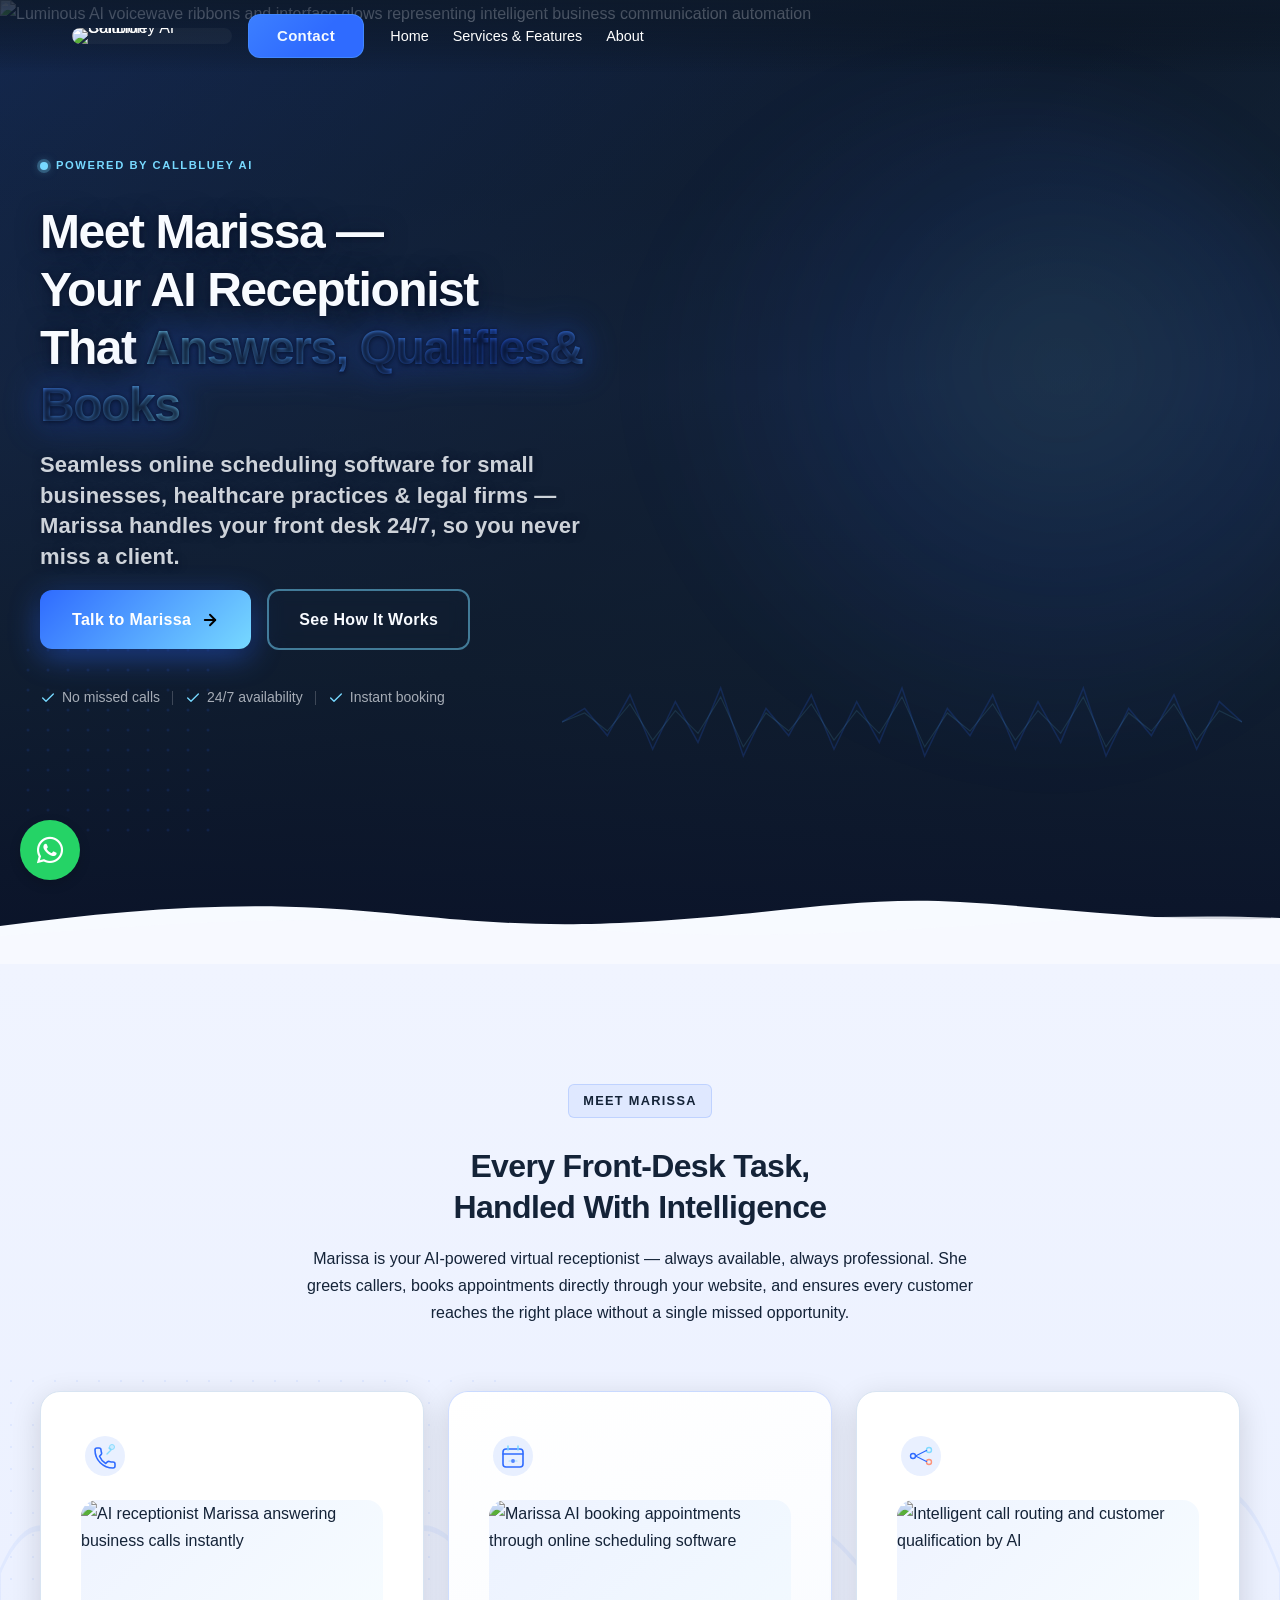
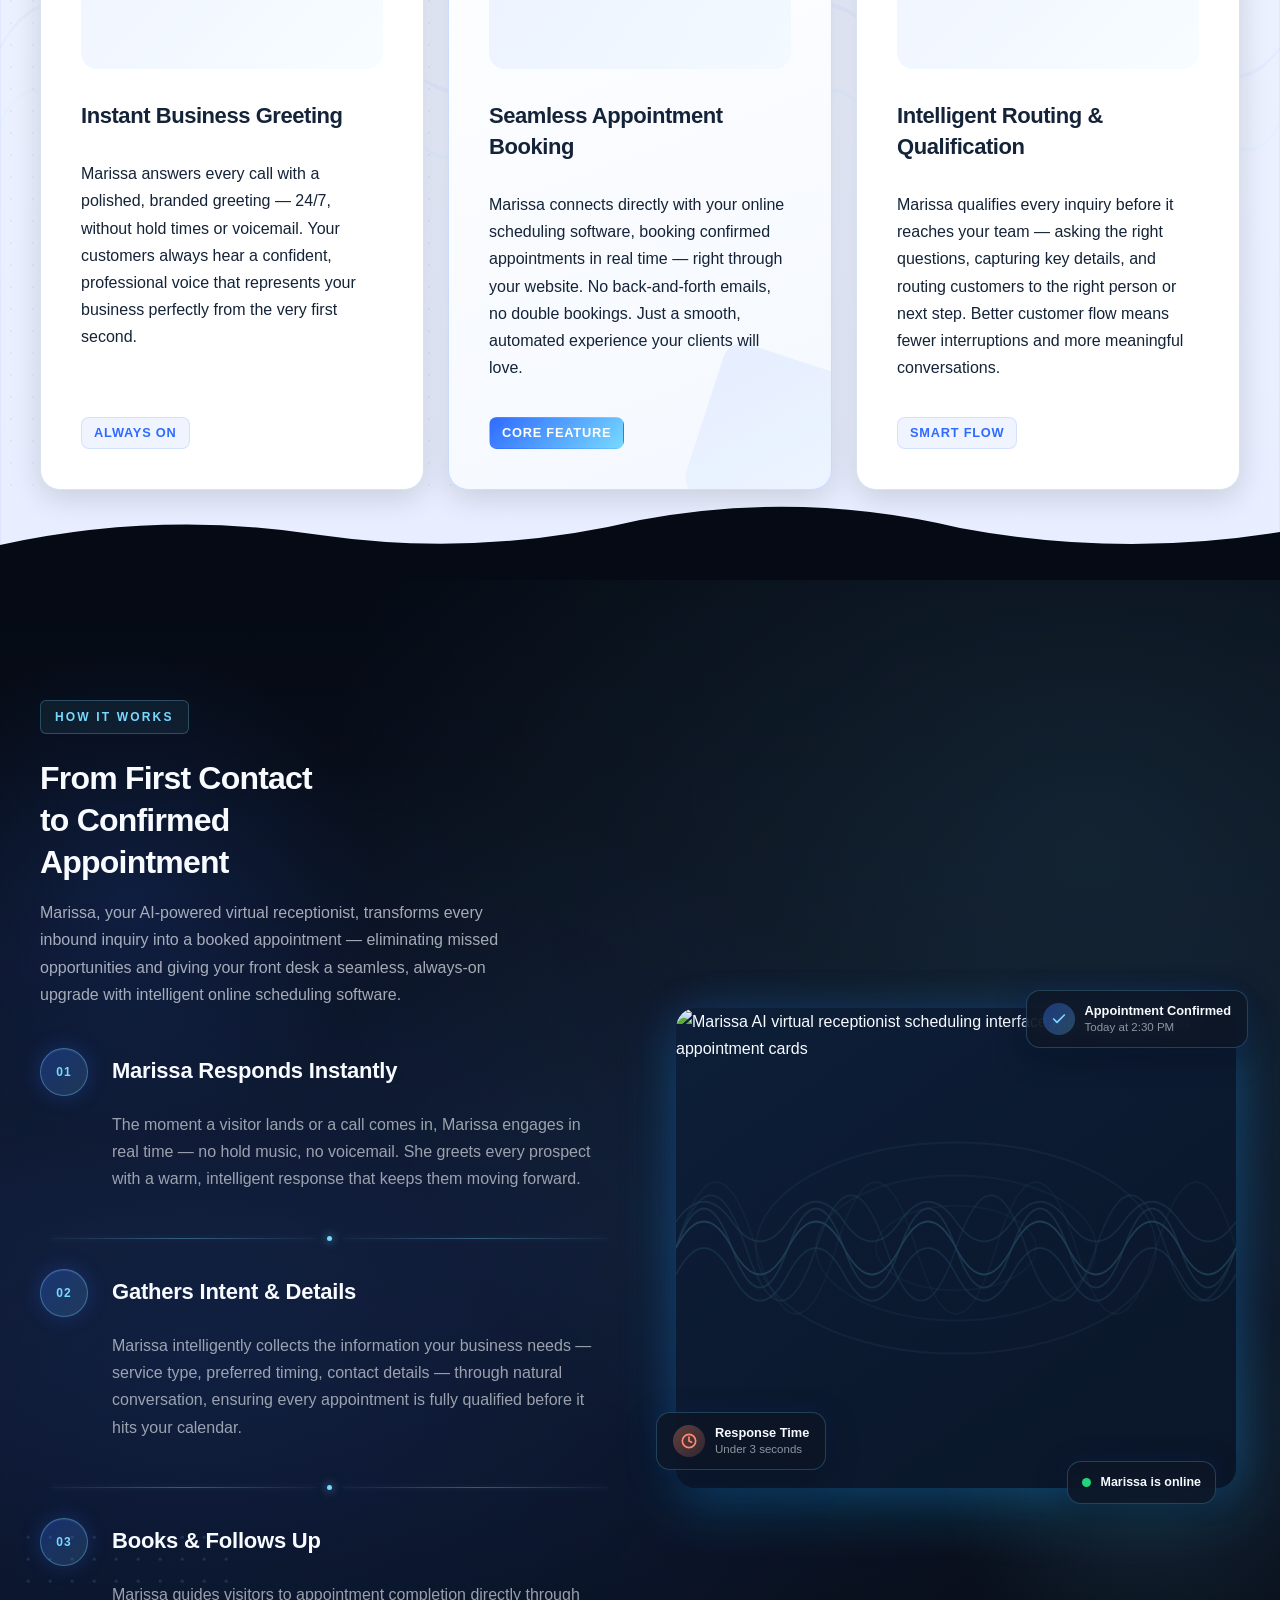
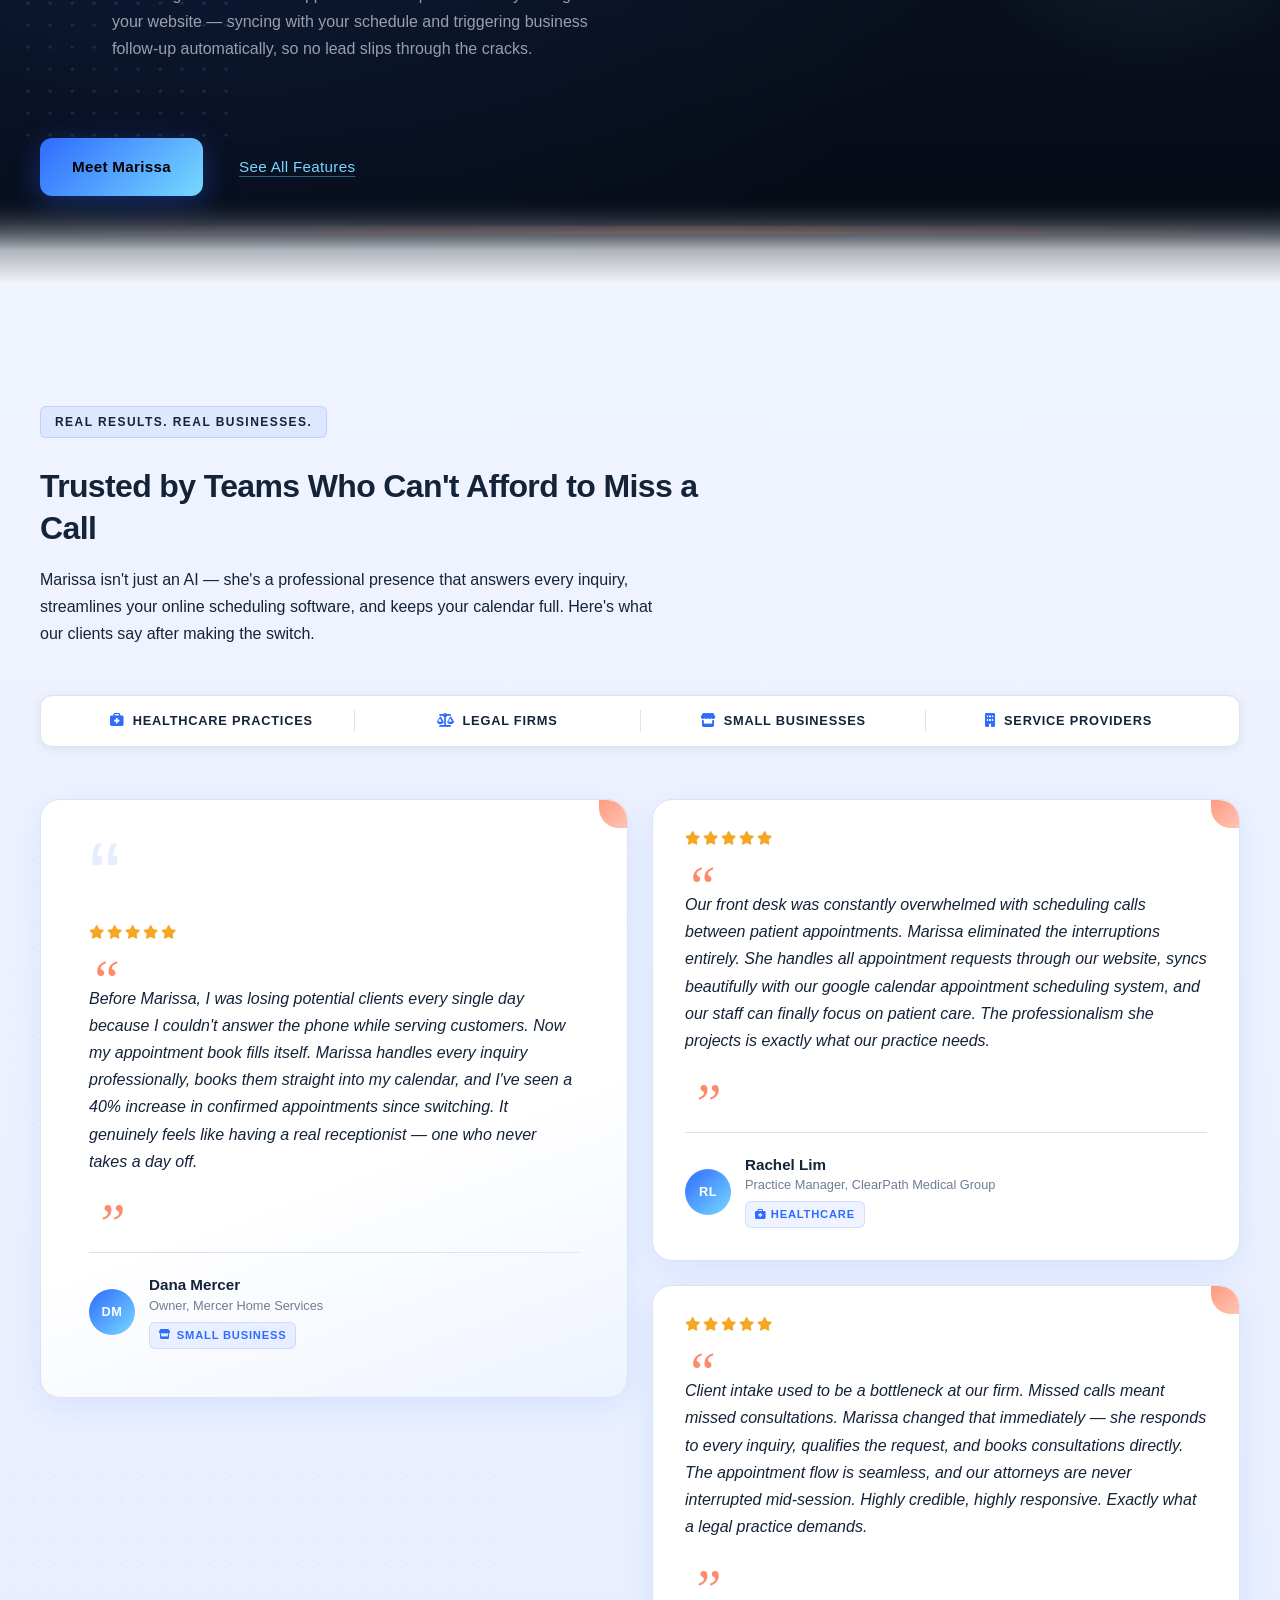
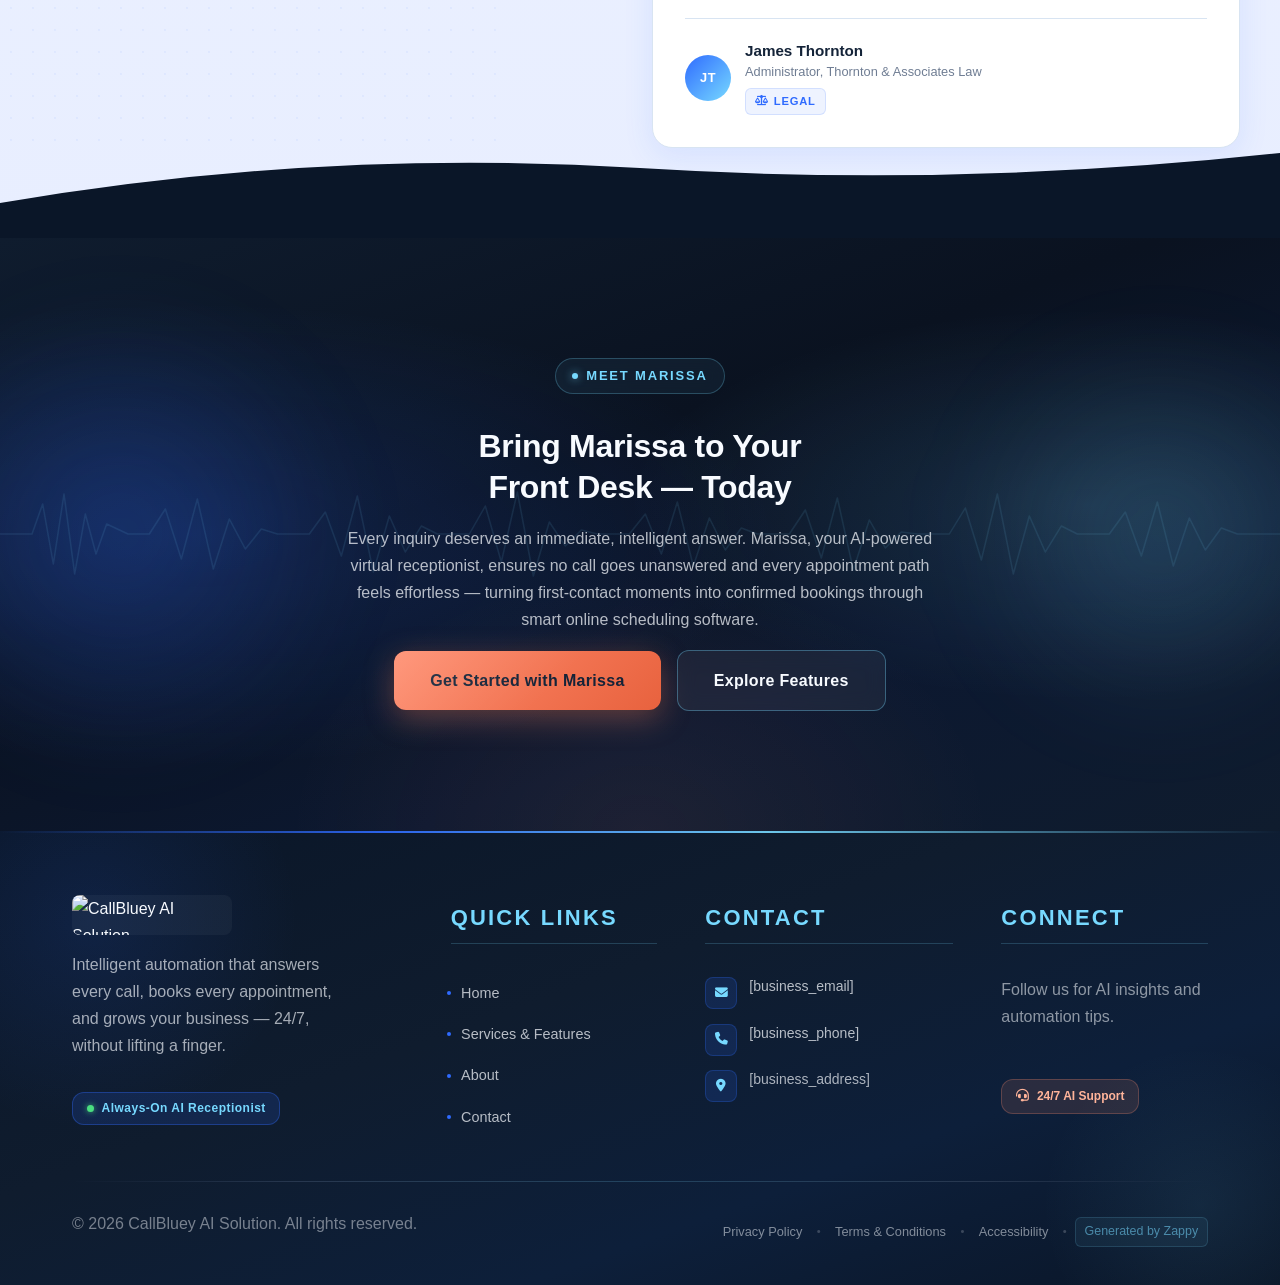
==== public/index.html @ 9125a883 "Initial website commit" ====
<!doctype html><html lang="en"><head><meta charset="UTF-8"><meta content="width=device-width,initial-scale=1" name="viewport"><meta content="index, follow" name="robots"><title>Book Smarter, Not Harder — CallBluey AI Solution</title><meta content="Meet Marissa, your AI-powered virtual receptionist. Automate appointments with online scheduling software that works 24/7 so your business never misses a booking." name="description"><meta content="online scheduling software, AI virtual receptionist, automated appointment booking, google calendar appointment scheduling, business automation AI" name="keywords"><link href="/assets/favicon.ico" rel="icon" type="image/x-icon"><link href="/assets/favicon-16x16.png" rel="icon" type="image/png" sizes="16x16"><link href="/assets/favicon-32x32.png" rel="icon" type="image/png" sizes="32x32"><link href="/assets/favicon-48x48.png" rel="icon" type="image/png" sizes="48x48"><link href="/assets/favicon-192x192.png" rel="icon" type="image/png" sizes="192x192"><link href="/assets/favicon-512x512.png" rel="icon" type="image/png" sizes="512x512"><link href="/assets/apple-touch-icon.png" rel="apple-touch-icon"><script>!function(){"use strict";var t="ce0d71e9-7adb-4aca-aa0d-230c4dd2817b",e="https://api.zappy5.com/api/analytics/track",a=18e5,n=2592e6,o=!0,i=!0,r=!0;var s=function(){var e="zappy_visitor_"+t,a=null;try{if(a=localStorage.getItem(e)){var o=JSON.parse(a),i=Date.now();if(i-o.created<n)return o.lastSeen=i,localStorage.setItem(e,JSON.stringify(o)),o.id}}catch(t){console.warn("Zappy Analytics: LocalStorage not available")}var r="zv_"+Date.now()+"_"+Math.random().toString(36).substr(2,9);try{localStorage.setItem(e,JSON.stringify({id:r,created:Date.now(),lastSeen:Date.now()}))}catch(t){}return r}(),c=function(){var e="zappy_session_"+t,n=null;try{if(n=sessionStorage.getItem(e)){var o=JSON.parse(n),i=Date.now();if(i-o.timestamp<a)return o.timestamp=i,sessionStorage.setItem(e,JSON.stringify(o)),o.id}}catch(t){console.warn("Zappy Analytics: SessionStorage not available")}var r="zs_"+Date.now()+"_"+Math.random().toString(36).substr(2,9);try{sessionStorage.setItem(e,JSON.stringify({id:r,timestamp:Date.now()}))}catch(t){}return r}();function l(a,n){n=n||{};var o={website_id:t,event_type:a,page_path:window.location.pathname,referrer:document.referrer||"direct",visitor_id:s,session_id:c,metadata:n};if(navigator.sendBeacon){var i=new Blob([JSON.stringify(o)],{type:"application/json"});navigator.sendBeacon(e,i)}else fetch(e,{method:"POST",headers:{"Content-Type":"application/json"},body:JSON.stringify(o),keepalive:!0}).catch(function(t){console.warn("Zappy Analytics: Failed to track event",t)})}o&&l("pageview",{title:document.title,url:window.location.href}),i&&document.addEventListener("click",function(t){var e=t.target;if("BUTTON"===e.tagName||e.closest("button")){var a="BUTTON"===e.tagName?e:e.closest("button");l("click",{element:"button",text:a.textContent.trim().substring(0,100),id:a.id||null,class:a.className||null})}else if("A"===e.tagName||e.closest("a")){var n="A"===e.tagName?e:e.closest("a");l("navigation",{element:"link",text:n.textContent.trim().substring(0,100),href:n.href,external:n.hostname!==window.location.hostname})}},!0),r&&document.addEventListener("submit",function(t){var e=t.target;l("form_submit",{form_id:e.id||null,form_name:e.name||null,form_action:e.action||null,form_method:e.method||"GET"})},!0);var d=Date.now();window.addEventListener("beforeunload",function(){l("page_unload",{time_on_page:Math.floor((Date.now()-d)/1e3),page_path:window.location.pathname})}),window.zappyAnalytics={track:l,getVisitorId:function(){return s},getSessionId:function(){return c}}}()</script><meta content="Book Smarter, Not Harder — CallBluey AI Solution" property="og:title"><meta content="Meet Marissa, your AI-powered virtual receptionist. Automate appointments with online scheduling software that works 24/7 so your business never misses a booking." property="og:description"><meta content="summary_large_image" name="twitter:card"><meta content="Book Smarter, Not Harder — CallBluey AI Solution" name="twitter:title"><meta content="Meet Marissa, your AI-powered virtual receptionist. Automate appointments with online scheduling software that works 24/7 so your business never misses a booking." name="twitter:description"><meta content="website" property="og:type"><meta content="en_US" property="og:locale"><link href="https://cdnjs.cloudflare.com/ajax/libs/font-awesome/6.4.0/css/all.min.css" rel="stylesheet"><style>.skip-link{position:absolute;top:0;left:0;transform:translateY(-200%);padding:12px 18px;background:var(--bg-dark,#1a1a1a);color:var(--text-light,#fff);font-weight:600;border-radius:0 0 8px 0;z-index:10000}.skip-link:focus{transform:none;outline:2px solid var(--ring,#fff);outline-offset:2px}:focus-visible{outline:2px solid var(--ring,currentColor);outline-offset:3px}</style><link href="/assets/favicon.ico" rel="icon" type="image/x-icon"><link href="/assets/favicon-16x16.png" rel="icon" type="image/png" sizes="16x16"><link href="/assets/favicon-32x32.png" rel="icon" type="image/png" sizes="32x32"><link href="/assets/favicon-48x48.png" rel="icon" type="image/png" sizes="48x48"><link href="/assets/favicon-192x192.png" rel="icon" type="image/png" sizes="192x192"><link href="/assets/favicon-512x512.png" rel="icon" type="image/png" sizes="512x512"><link href="/assets/apple-touch-icon.png" rel="apple-touch-icon"><link href="https://cdn.jsdelivr.net/npm/vanilla-cookieconsent@3/dist/cookieconsent.css" rel="stylesheet"><script src="https://cdn.jsdelivr.net/npm/vanilla-cookieconsent@3/dist/cookieconsent.umd.js"></script><script src="https://cdn.jsdelivr.net/gh/mickidum/acc_toolbar/acctoolbar/acctoolbar.min.js"></script><link href="/styles.css" rel="stylesheet"><style id="zappy-dropdown-submenu-styles">#navMenu li:has(.sub-menu),.nav-menu li:has(.sub-menu),.navbar li:has(.sub-menu),nav li:has(.sub-menu){position:relative}#navMenu .sub-menu,.nav-menu .sub-menu,.navbar .sub-menu,nav .sub-menu{display:block!important;position:absolute!important;top:100%;left:0;min-width:220px;background:#fff;border-radius:8px;box-shadow:0 8px 25px rgba(0,0,0,.15);padding:8px 0;opacity:0;visibility:hidden;transform:translateY(10px);transition:all .3s ease;z-index:1000;list-style:none;pointer-events:none}#navMenu li:hover>.sub-menu,.nav-menu li:hover>.sub-menu,.navbar li:hover>.sub-menu,nav li:hover>.sub-menu{opacity:1!important;visibility:visible!important;transform:translateY(0)!important;pointer-events:auto!important}.sub-menu li{list-style:none;margin:0;padding:0}.sub-menu a{display:block!important;padding:10px 16px!important;color:var(--text-dark,#333)!important;font-weight:500;text-decoration:none;white-space:nowrap;transition:background-color .2s}.sub-menu .zappy-nav-child>a{padding-left:28px!important;font-size:.9em!important;opacity:.85!important}[dir=rtl] .sub-menu .zappy-nav-child>a,html[lang=ar] .sub-menu .zappy-nav-child>a,html[lang=he] .sub-menu .zappy-nav-child>a{padding-left:10px!important;padding-right:28px!important}.sub-menu .zappy-nav-parent>a{font-weight:600!important}.sub-menu a:hover{background-color:#f5f5f5}[dir=rtl] .nav-menu .sub-menu,[dir=rtl] .navbar .sub-menu,[dir=rtl] nav .sub-menu,html[lang=ar] .nav-menu .sub-menu,html[lang=ar] .navbar .sub-menu,html[lang=ar] nav .sub-menu,html[lang=he] .nav-menu .sub-menu,html[lang=he] .navbar .sub-menu,html[lang=he] nav .sub-menu{left:auto!important;right:0!important}.sub-menu:empty,.sub-menu:not(:has(li)):not(:has(> a)),.sub-menu:not(:has(li:not(.zappy-hidden-menu-item))):not(:has(> a)){display:none!important;opacity:0!important;visibility:hidden!important;pointer-events:none!important}li:has(.menu-group-title):hover>.sub-menu{opacity:1!important;visibility:visible!important;transform:translateY(0)!important;pointer-events:auto!important}#navMenu>li>.menu-group-title,.nav-menu>li>.menu-group-title{display:inline-block;padding:.5rem 1rem;cursor:default;user-select:none}@media (max-width:768px){#navMenu .sub-menu,.nav-menu .sub-menu,.navbar .sub-menu,nav .sub-menu{position:static!important;transform:none!important;box-shadow:none!important;background:0 0!important;max-height:0;overflow:hidden;opacity:0;visibility:hidden;transition:max-height .3s ease,opacity .3s ease;padding:0!important;border-radius:0!important}#navMenu .sub-menu.mobile-expanded,.nav-menu .sub-menu.mobile-expanded,.navbar .sub-menu.mobile-expanded{max-height:none!important;overflow-y:visible!important;opacity:1!important;visibility:visible!important;padding:8px 0 8px 16px!important}[dir=rtl] .sub-menu.mobile-expanded,html[lang=he] .sub-menu.mobile-expanded{padding:8px 16px 8px 0!important}#navMenu li:hover>.sub-menu,.nav-menu li:hover>.sub-menu,.navbar li:hover>.sub-menu,nav li:hover>.sub-menu{opacity:0;visibility:hidden;pointer-events:none}#navMenu li>.sub-menu.mobile-expanded,.nav-menu li>.sub-menu.mobile-expanded,.navbar li>.sub-menu.mobile-expanded,nav li>.sub-menu.mobile-expanded{opacity:1!important;visibility:visible!important;pointer-events:auto!important}#navMenu li:has(.sub-menu),.nav-menu li:has(.sub-menu),.navbar li:has(.sub-menu),nav li:has(.sub-menu){display:flex!important;flex-wrap:wrap!important;align-items:center!important;position:relative!important;min-height:44px!important}#navMenu li:has(.sub-menu)>a,.nav-menu li:has(.sub-menu)>a,.navbar li:has(.sub-menu)>a,nav li:has(.sub-menu)>a{flex:1!important;min-width:0!important}#navMenu li:has(.sub-menu)>.menu-group-title,.nav-menu li:has(.sub-menu)>.menu-group-title,.navbar li:has(.sub-menu)>.menu-group-title,nav li:has(.sub-menu)>.menu-group-title{flex:1!important;min-width:0!important;padding:0!important;line-height:inherit!important}#navMenu li:has(.sub-menu)>.sub-menu,.nav-menu li:has(.sub-menu)>.sub-menu,.navbar li:has(.sub-menu)>.sub-menu,nav li:has(.sub-menu)>.sub-menu{flex-basis:100%!important;width:100%!important}#navMenu li:has(.sub-menu)>a [class*=arrow],#navMenu li:has(.sub-menu)>a [class*=chevron],.nav-menu li:has(.sub-menu)>a .fa-angle-down,.nav-menu li:has(.sub-menu)>a .fa-chevron-down,.nav-menu li:has(.sub-menu)>a [class*=arrow],.nav-menu li:has(.sub-menu)>a [class*=chevron],nav li:has(.sub-menu)>a [class*=arrow],nav li:has(.sub-menu)>a [class*=chevron]{display:none!important;visibility:hidden!important}.mobile-submenu-toggle{display:flex!important;align-items:center!important;justify-content:center!important;width:44px!important;height:auto!important;background:0 0!important;border:none!important;cursor:pointer!important;color:var(--text-light)!important;position:static!important;flex-shrink:0!important;align-self:stretch!important;z-index:2!important;padding:0!important;margin:0!important}.mobile-submenu-toggle::after{content:''!important;width:0!important;height:0!important;border-left:6px solid transparent!important;border-right:6px solid transparent!important;border-top:7px solid currentColor!important;transition:transform .3s ease!important}.mobile-submenu-toggle.expanded::after{transform:rotate(180deg)!important}.sub-menu a{padding:10px 0!important;display:block!important;color:var(--text-light)!important;white-space:normal!important}.sub-menu .zappy-nav-child>a{padding-left:28px!important;font-size:.9em!important;opacity:.85!important}[dir=rtl] .sub-menu .zappy-nav-child>a,html[lang=ar] .sub-menu .zappy-nav-child>a,html[lang=he] .sub-menu .zappy-nav-child>a{padding-left:0!important;padding-right:28px!important}.sub-menu .zappy-nav-parent>a{font-weight:600!important}#navMenu.active,.nav-menu.active{max-width:100vw!important;overflow-x:hidden!important;box-sizing:border-box!important}.navbar .sub-menu li a,.zappy-products-dropdown .sub-menu a,nav.navbar .sub-menu li a{color:var(--text-light)!important}}@media (min-width:769px){.mobile-submenu-toggle{display:none!important}}</style><style id="zappy-widget-visibility">html[dir=rtl] .whatsapp-float{right:20px!important;left:auto!important}html:not([dir]) .whatsapp-float,html[dir=ltr] .whatsapp-float{left:20px!important;right:auto!important}html[dir=rtl] #mic-access-tool-general-button,html[dir=rtl] #mic-init-access-tool #mic-access-tool-general-button,html[dir=rtl] #mic-init-access-tool .mic-access-tool-general-button,html[dir=rtl] ._access-icon,html[dir=rtl] .mic-access-tool-general-button{left:20px!important;right:auto!important}html:not([dir]) #mic-access-tool-general-button,html:not([dir]) #mic-init-access-tool #mic-access-tool-general-button,html:not([dir]) #mic-init-access-tool .mic-access-tool-general-button,html:not([dir]) ._access-icon,html:not([dir]) .mic-access-tool-general-button,html[dir=ltr] #mic-access-tool-general-button,html[dir=ltr] #mic-init-access-tool #mic-access-tool-general-button,html[dir=ltr] #mic-init-access-tool .mic-access-tool-general-button,html[dir=ltr] ._access-icon,html[dir=ltr] .mic-access-tool-general-button{right:20px!important;left:auto!important}@media (max-width:768px){.whatsapp-float{display:flex!important}}@media (min-width:769px){.whatsapp-float{display:flex!important}}@media (max-width:768px){#mic-access-tool-general-button,#mic-init-access-tool #mic-access-tool-general-button,#mic-init-access-tool .mic-access-tool-general-button,._access-icon,.mic-access-tool-general-button{display:flex!important;visibility:visible!important;opacity:1!important;pointer-events:auto!important}#mic-access-tool-box.opened-mic-access-tool,#mic-init-access-tool #mic-access-tool-box.opened-mic-access-tool,.mic-access-tool-box.opened-mic-access-tool{visibility:visible!important;opacity:1!important;pointer-events:auto!important}}@media (min-width:769px){#mic-access-tool-general-button,#mic-init-access-tool #mic-access-tool-general-button,#mic-init-access-tool .mic-access-tool-general-button,._access-icon,.mic-access-tool-general-button{display:flex!important;visibility:visible!important;opacity:1!important;pointer-events:auto!important}#mic-access-tool-box.opened-mic-access-tool,#mic-init-access-tool #mic-access-tool-box.opened-mic-access-tool,.mic-access-tool-box.opened-mic-access-tool{visibility:visible!important;opacity:1!important;pointer-events:auto!important}}</style></head><body><a href="#main" class="skip-link">Skip to main content</a><nav class="navbar"><button aria-label="Menu" class="mobile-toggle" id="mobileToggle"><svg viewBox="0 0 24 24" height="24" width="24" fill="none" class="hamburger-icon"><path d="M3 12h18M3 6h18M3 18h18" stroke="currentColor" stroke-width="2" stroke-linecap="round"></path></svg> <svg viewBox="0 0 24 24" height="24" width="24" fill="none" class="close-icon" style="display:none"><path d="M18 6L6 18M6 6l12 12" stroke="currentColor" stroke-width="2" stroke-linecap="round"></path></svg></button> <button aria-label="Call" class="phone-header-btn" data-phone=""><svg viewBox="0 0 24 24" height="20" width="20" fill="currentColor"><path d="M22 16.92v3a2 2 0 0 1-2.18 2 19.79 19.79 0 0 1-8.63-3.07 19.5 19.5 0 0 1-6-6 19.79 19.79 0 0 1-3.07-8.67A2 2 0 0 1 4.11 2h3a2 2 0 0 1 2 1.72 12.84 12.84 0 0 0 .7 2.81 2 2 0 0 1-.45 2.11L8.09 9.91a16 16 0 0 0 6 6l1.27-1.27a2 2 0 0 1 2.11-.45 12.84 12.84 0 0 0 2.81.7A2 2 0 0 1 22 16.92z"></path></svg></button><div class="nav-container"><div class="nav-brand"><a href="/" class="logo-link"><img alt="CallBluey AI Solution" src="/assets/site-home-image-1.webp" class="logo"></a></div><ul class="nav-menu" id="navMenu"><li><a href="/">Home</a></li><li><a href="/services-features">Services &amp; Features</a></li><li><a href="/about">About</a></li></ul><div class="nav-cta-container"><a href="/contact" class="nav-cta-btn">Contact</a></div></div></nav><script>window.addEventListener("load",function(){const e=document.querySelector(".navbar, nav, header");if(!e)return void console.log("[Navbar] Navbar element not found");let t=document.getElementById("mobileToggle")||document.querySelector(".mobile-toggle")||document.querySelector(".hamburger")||document.querySelector(".hamburger-menu")||document.querySelector(".menu-toggle")||document.querySelector(".burger-menu")||document.querySelector('[aria-label="Menu"]')||document.querySelector('[aria-label="תפריט"]');const n=document.querySelector(".phone-header-btn"),o=window.getComputedStyle(e);let r=o.backgroundColor;if(console.log("[Navbar] Initial navbar background:",r),"transparent"===r||"rgba(0, 0, 0, 0)"===r||r.startsWith("rgba")&&r.includes(", 0)")){const e=o.backgroundImage;if(e&&"none"!==e)console.log("[Navbar] Navbar has background image/gradient, using dark text"),r="rgb(240, 240, 240)";else{const e=window.getComputedStyle(document.body).backgroundColor;console.log("[Navbar] Navbar transparent, using body background:",e),r=e}}const a=r.match(/\d+/g);if(a&&a.length>=3){const e=(.299*parseInt(a[0])+.587*parseInt(a[1])+.114*parseInt(a[2]))/255;console.log("[Navbar] Mobile button colors preserved from Claude CSS (luminance:",e.toFixed(2)+")");const o=document.createElement("style");o.id="zappy-mobile-nav-fix";document.documentElement.lang;document.documentElement.dir,o.textContent='\n        /* Hide mobile buttons on desktop, show only on mobile */\n        @media (min-width: 769px) {\n          .mobile-toggle,\n          .phone-header-btn {\n            display: none !important;\n          }\n        }\n        \n        /* Show and position mobile buttons correctly on mobile */\n        @media (max-width: 768px) {\n          .navbar,\n          nav.navbar {\n            min-height: 70px !important;\n          }\n\n          .mobile-toggle,\n          .phone-header-btn {\n            position: absolute !important;\n            top: 0 !important;\n            bottom: 0 !important;\n            margin-top: auto !important;\n            margin-bottom: auto !important;\n            transform: none !important;\n            z-index: 1001 !important;\n            display: flex !important;\n            align-items: center !important;\n            justify-content: center !important;\n            width: 36px !important;\n            height: 36px !important;\n            border-radius: 50% !important;\n            border: none !important;\n            cursor: pointer !important;\n            padding: 6px !important;\n            background: none !important;\n            color: var(--nav-text, var(--text-light)) !important;\n            touch-action: manipulation !important;\n            -webkit-tap-highlight-color: transparent !important;\n          }\n\n          html[data-zappy-site-type="ecommerce"] .phone-header-btn,\n          body[data-zappy-site-type="ecommerce"] .phone-header-btn,\n          html[data-zappy-site-type="ecommerce"] header .phone-header-btn,\n          html[data-zappy-site-type="ecommerce"] nav .phone-header-btn {\n            display: none !important;\n            visibility: hidden !important;\n            width: 0 !important;\n            height: 0 !important;\n            min-width: 0 !important;\n            overflow: hidden !important;\n          }\n          \n          /* LTR positioning (default): hamburger LEFT, phone RIGHT */\n          html:not([dir="rtl"]):not([lang="he"]):not([lang="ar"]) .mobile-toggle,\n          html[dir="ltr"] .mobile-toggle {\n            left: 12px !important;\n            right: auto !important;\n          }\n          html:not([dir="rtl"]):not([lang="he"]):not([lang="ar"]) .phone-header-btn,\n          html[dir="ltr"] .phone-header-btn {\n            right: 12px !important;\n            left: auto !important;\n          }\n          \n          /* RTL positioning: hamburger RIGHT, phone LEFT */\n          html[dir="rtl"] .mobile-toggle,\n          html[lang="he"] .mobile-toggle,\n          html[lang="ar"] .mobile-toggle {\n            right: 12px !important;\n            left: auto !important;\n          }\n          html[dir="rtl"] .phone-header-btn,\n          html[lang="he"] .phone-header-btn,\n          html[lang="ar"] .phone-header-btn {\n            left: 12px !important;\n            right: auto !important;\n          }\n          \n          /* CRITICAL: Ensure nav-container has min-height on mobile */\n          /* All children are positioned absolutely/fixed on mobile, so height:auto collapses to 0 */\n          .nav-container {\n            min-height: 70px !important;\n            position: relative !important;\n          }\n          \n          /* Ensure SVG icons are properly sized and inherit color */\n          .mobile-toggle svg,\n          .phone-header-btn svg {\n            width: 24px !important;\n            height: 24px !important;\n            /* Don\'t force display - let JavaScript control hamburger/close toggle */\n          }\n          \n          /* Reset nav-cta-container on mobile - remove desktop box-shadow/padding */\n          /* that creates a visible ghost box when CTA button is hidden */\n          .nav-cta-container {\n            box-shadow: none !important;\n            padding: 0 !important;\n          }\n          \n          /* Hide nav-cta-container entirely on mobile when there\'s no lang-switcher */\n          /* (only the CTA button is inside, and it\'s hidden on mobile) */\n          .nav-cta-container:not(:has(.lang-switcher)) {\n            display: none !important;\n          }\n          \n          /* CRITICAL: Prevent hero image fade gradient from bleeding over headline text */\n          /* The .image-fade-gradient has bottom: -30px (extends below parent) */\n          /* On mobile stacked layout, this overlaps the h1 text below the image */\n          .hero-image-column {\n            overflow: hidden !important;\n          }\n          .image-fade-gradient {\n            bottom: 0 !important;\n          }\n          \n          /* Hide desktop language switcher on mobile - hamburger menu handles it */\n          /* High specificity to override stored CSS */\n          .lang-switcher,\n          .nav-cta-container .lang-switcher,\n          .nav-container .lang-switcher,\n          .navbar .lang-switcher,\n          .navbar .nav-cta-container .lang-switcher {\n            display: none !important;\n          }\n        }\n      ';const r=document.getElementById("zappy-mobile-nav-fix");r&&r.remove(),document.head.appendChild(o),console.log("[Navbar] Critical CSS injected for mobile nav positioning");const i=window.innerWidth<=768;if(t){const e=t.querySelector(".hamburger-icon"),n=t.querySelector(".close-icon");e&&(e.style.setProperty("width","24px","important"),e.style.setProperty("height","24px","important"),e.style.setProperty("display","block","important")),n&&(n.style.setProperty("width","24px","important"),n.style.setProperty("height","24px","important"),n.style.setProperty("display","none","important")),i?(t.style.setProperty("position","absolute","important"),t.style.setProperty("top","0","important"),t.style.setProperty("bottom","0","important"),t.style.setProperty("margin-top","auto","important"),t.style.setProperty("margin-bottom","auto","important"),t.style.setProperty("transform","none","important"),t.style.setProperty("z-index","1001","important"),t.style.removeProperty("left"),t.style.removeProperty("right"),console.log("[Navbar] Mobile toggle positioning applied (mobile viewport)")):(t.style.removeProperty("position"),t.style.removeProperty("top"),t.style.removeProperty("transform"),t.style.removeProperty("z-index"),t.style.removeProperty("left"),t.style.removeProperty("right"),console.log("[Navbar] Desktop viewport - cleared mobile toggle inline positioning"))}if(n){const e=n.querySelector("svg");e&&(e.style.width="24px",e.style.height="24px",e.setAttribute("width","24"),e.setAttribute("height","24")),i?(n.style.setProperty("position","absolute","important"),n.style.setProperty("top","0","important"),n.style.setProperty("bottom","0","important"),n.style.setProperty("margin-top","auto","important"),n.style.setProperty("margin-bottom","auto","important"),n.style.setProperty("transform","none","important"),n.style.setProperty("z-index","1001","important"),n.style.removeProperty("left"),n.style.removeProperty("right"),console.log("[Navbar] Phone button positioning applied (mobile viewport)")):(n.style.removeProperty("position"),n.style.removeProperty("top"),n.style.removeProperty("transform"),n.style.removeProperty("z-index"),n.style.removeProperty("left"),n.style.removeProperty("right"),console.log("[Navbar] Desktop viewport - cleared phone button inline positioning"))}}else console.log("[Navbar] Could not parse background color:",r);t=document.getElementById("mobileToggle")||document.querySelector(".mobile-toggle")||document.querySelector(".hamburger")||document.querySelector(".hamburger-menu")||document.querySelector(".menu-toggle")||document.querySelector(".burger-menu")||document.querySelector('[aria-label="Menu"]')||document.querySelector('[aria-label="תפריט"]');const i=document.getElementById("navMenu")||document.querySelector(".nav-menu")||document.querySelector(".nav-links")||document.querySelector("nav ul:not(.submenu)");if(!t||!i)return void console.log("[Navbar] Mobile toggle or menu not found:",{toggle:!!t,menu:!!i});i.id||(i.id="navMenu"),console.log("[Navbar] Initializing mobile menu...");const l=t.cloneNode(!0);t.parentNode.replaceChild(l,t);var s=0;function p(e){var t=Date.now();t-s<300||(s=t,function(e){e.preventDefault(),e.stopPropagation();const t=l.querySelector(".hamburger-icon"),n=l.querySelector(".close-icon");i.classList.contains("active")?(i.classList.remove("active"),t&&t.style.setProperty("display","block","important"),n&&n.style.setProperty("display","none","important"),document.body.style.overflow="",console.log("[Navbar] Menu closed")):(i.classList.add("active"),t&&t.style.setProperty("display","none","important"),n&&n.style.setProperty("display","block","important"),document.body.style.overflow="hidden",console.log("[Navbar] Menu opened"))}(e))}l.addEventListener("click",p),l.addEventListener("touchend",p),i.querySelectorAll("a").forEach(function(e){e.addEventListener("click",function(){if("#"===this.getAttribute("href"))return;const e=l.querySelector(".hamburger-icon"),t=l.querySelector(".close-icon");i.classList.remove("active"),e&&e.style.setProperty("display","block","important"),t&&t.style.setProperty("display","none","important"),document.body.style.overflow="",console.log("[Navbar] Menu closed (link clicked)")})});var m=i.querySelectorAll(".dropdown-toggle");m.forEach(function(e){e.addEventListener("click",function(e){e.preventDefault(),e.stopPropagation();var t=this.closest(".nav-dropdown");t&&(t.parentNode.querySelectorAll(".nav-dropdown.open").forEach(function(e){e!==t&&e.classList.remove("open")}),t.classList.toggle("open"),console.log("[Navbar] Dropdown toggled:",t.classList.contains("open")?"open":"closed"))})}),document.addEventListener("click",function(e){e.target.closest(".nav-dropdown")||document.querySelectorAll(".nav-dropdown.open").forEach(function(e){e.classList.remove("open")})}),console.log("[Navbar] Dropdown handlers initialized for "+m.length+" dropdowns"),n&&n.addEventListener("click",function(){const e=document.querySelectorAll('a[href^="tel:"]'),t=e.length>0?e[0].getAttribute("href").replace("tel:",""):"[business_phone]";window.location.href="tel:"+t,console.log("[Navbar] Phone button clicked")}),console.log("[Navbar] Mobile menu initialized successfully")})</script><main id="main"><section class="home-hero-section" data-band-index="0" data-layout-spec="Home-hero" data-hero-type="fullscreen-scrim"><div class="home-hero-bg-wrap" aria-hidden="true"><img alt="Luminous AI voicewave ribbons and interface glows representing intelligent business communication automation" src="/assets/site-home-hero-image-1.webp" data-context="Cinematic wide-angle abstract AI communication scene: luminous cobalt-blue voicewave ribbons flowing across a deep ink-navy space, glowing interface rings and signal arcs, soft coral accent pulses, subtle bokeh light particles, premium futuristic atmosphere suggesting intelligent voice technology and business automation — photorealistic digital art, ultra-high resolution, 16:9 aspect ratio" data-placeholder="home-hero-image-1" height="900" loading="eager" width="1440" class="home-hero-bg-img" data-hero-bg="true" fetchpriority="high"></div><div class="home-hero-scrim" aria-hidden="true"></div><div class="home-hero-deco-glow" aria-hidden="true"></div><div class="home-hero-deco-wave" aria-hidden="true"><svg viewBox="0 0 900 180" aria-hidden="true" data-no-icon-edit="true" xmlns="http://www.w3.org/2000/svg" preserveAspectRatio="none"><polyline points="0,90 30,72 60,108 90,54 120,126 150,63 180,117 210,45 240,135 270,72 300,108 330,54 360,126 390,63 420,117 450,45 480,135 510,72 540,108 570,54 600,126 630,63 660,117 690,45 720,135 750,72 780,108 810,54 840,126 870,63 900,90" fill="none" stroke="rgba(47,107,255,0.18)" stroke-width="2"></polyline><polyline points="0,90 30,78 60,102 90,66 120,114 150,75 180,105 210,57 240,123 270,78 300,102 330,66 360,114 390,75 420,105 450,57 480,123 510,78 540,102 570,66 600,114 630,75 660,105 690,57 720,123 750,78 780,102 810,66 840,114 870,75 900,90" fill="none" stroke="rgba(119,217,255,0.12)" stroke-width="1.5"></polyline></svg></div><div class="home-hero-deco-dots" aria-hidden="true"><svg viewBox="0 0 200 200" aria-hidden="true" data-no-icon-edit="true" xmlns="http://www.w3.org/2000/svg" height="200" width="200"><defs><pattern height="20" id="hero-dot-grid" patternUnits="userSpaceOnUse" width="20" x="0" y="0"><circle cx="2" cy="2" r="1.5" fill="rgba(47,107,255,0.25)"></circle></pattern></defs><rect height="200" width="200" fill="url(#hero-dot-grid)"></rect></svg></div><div class="home-hero-content-wrap"><div class="home-hero-container"><div class="home-hero-overlay-group"><div class="home-hero-eyebrow"><span class="home-hero-signal-dot" aria-hidden="true"></span> <span>Powered by CallBluey AI</span></div><h1 class="home-hero-headline">Meet Marissa —<br>Your AI Receptionist<br>That <em class="home-hero-gradient-text">Answers, Qualifies<br class="home-hero-br-mobile">&amp; Books</em></h1><h3 class="home-hero-subtitle">Seamless online scheduling software for small businesses, healthcare practices &amp; legal firms — Marissa handles your front desk 24/7, so you never miss a client.</h3><div class="home-hero-cta-group"><a href="/contact" class="home-hero-btn-primary"><span>Talk to Marissa</span> <svg viewBox="0 0 24 24" aria-hidden="true" height="18" width="18" data-element-type="icon" data-icon-type="svg" fill="none" stroke="currentColor" stroke-linecap="round" stroke-linejoin="round" stroke-width="2.5"><line x1="5" x2="19" y1="12" y2="12"></line><polyline points="12 5 19 12 12 19"></polyline></svg> </a><a href="/services" class="home-hero-btn-secondary"><span>See How It Works</span></a></div><div class="home-hero-trust"><div class="home-hero-trust-item"><svg viewBox="0 0 24 24" aria-hidden="true" height="16" width="16" data-element-type="icon" data-icon-type="svg" fill="none" stroke="currentColor" stroke-linecap="round" stroke-linejoin="round" stroke-width="2"><polyline points="20 6 9 17 4 12"></polyline></svg> <span>No missed calls</span></div><div class="home-hero-trust-divider" aria-hidden="true"></div><div class="home-hero-trust-item"><svg viewBox="0 0 24 24" aria-hidden="true" height="16" width="16" data-element-type="icon" data-icon-type="svg" fill="none" stroke="currentColor" stroke-linecap="round" stroke-linejoin="round" stroke-width="2"><polyline points="20 6 9 17 4 12"></polyline></svg> <span>24/7 availability</span></div><div class="home-hero-trust-divider" aria-hidden="true"></div><div class="home-hero-trust-item"><svg viewBox="0 0 24 24" aria-hidden="true" height="16" width="16" data-element-type="icon" data-icon-type="svg" fill="none" stroke="currentColor" stroke-linecap="round" stroke-linejoin="round" stroke-width="2"><polyline points="20 6 9 17 4 12"></polyline></svg> <span>Instant booking</span></div></div></div></div></div><div class="home-hero-divider-wrapper" aria-hidden="true"><svg viewBox="0 0 1440 90" aria-hidden="true" data-no-icon-edit="true" xmlns="http://www.w3.org/2000/svg" preserveAspectRatio="none"><defs><linearGradient id="hero-divider-aurora" x1="0%" x2="100%" y1="0%" y2="0%"><stop offset="0%" stop-color="#F7FAFF"></stop><stop offset="35%" stop-color="#EEF4FF"></stop><stop offset="65%" stop-color="#F0F4FF"></stop><stop offset="100%" stop-color="#F7FAFF"></stop></linearGradient></defs><path d="M0,90 L0,52 C120,38 240,28 360,34 C480,40 560,56 720,48 C880,40 960,22 1080,28 C1200,34 1320,50 1440,44 L1440,90 Z" fill="var(--bg-light)"></path><path d="M0,90 L0,62 C180,50 300,42 480,48 C660,54 780,66 960,58 C1140,50 1300,38 1440,44 L1440,90 Z" fill="var(--bg-light)" opacity="0.85"></path></svg></div></section><section class="home-features-section" data-band-index="1" data-layout-spec="Home-features"><div class="hf-waveform-bg" aria-hidden="true"><svg viewBox="0 0 1200 320" aria-hidden="true" data-no-icon-edit="true" xmlns="http://www.w3.org/2000/svg" preserveAspectRatio="none"><path d="M0,160 C60,120 120,200 180,160 C240,120 300,200 360,160 C420,120 480,200 540,160 C600,120 660,200 720,160 C780,120 840,200 900,160 C960,120 1020,200 1080,160 C1140,120 1180,145 1200,160 L1200,320 L0,320 Z" stroke="rgba(47,107,255,0.06)" stroke-width="1.5" fill="none"></path><path d="M0,180 C80,140 160,220 240,180 C320,140 400,220 480,180 C560,140 640,220 720,180 C800,140 880,220 960,180 C1040,140 1120,210 1200,180" stroke="rgba(47,107,255,0.04)" stroke-width="1" fill="none"></path><path d="M0,200 C50,170 100,230 150,200 C200,170 250,230 300,200 C350,170 400,230 450,200 C500,170 550,230 600,200 C650,170 700,230 750,200 C800,170 850,230 900,200 C950,170 1000,230 1050,200 C1100,170 1150,225 1200,200" stroke="rgba(119,217,255,0.05)" stroke-width="1" fill="none"></path></svg></div><div class="hf-dot-grid" aria-hidden="true"></div><div class="hf-container"><div class="hf-intro"><span class="hf-eyebrow">Meet Marissa</span><h2 class="hf-heading">Every Front-Desk Task,<br>Handled With Intelligence</h2><p class="hf-subheading">Marissa is your AI-powered virtual receptionist — always available, always professional. She greets callers, books appointments directly through your website, and ensures every customer reaches the right place without a single missed opportunity.</p></div><div class="hf-cards-grid"><article class="hf-card"><div class="hf-card-icon-wrap"><svg viewBox="0 0 40 40" height="40" width="40" fill="none" data-element-type="icon" data-icon-type="svg" aria-label="Phone greeting icon" xmlns="http://www.w3.org/2000/svg"><circle cx="20" cy="20" r="20" fill="rgba(47,107,255,0.10)"></circle><path d="M14 12h-2a2 2 0 0 0-2 2c0 9.941 8.059 18 18 18a2 2 0 0 0 2-2v-2a2 2 0 0 0-2-2c-1.273 0-2.516-.2-3.676-.568a2 2 0 0 0-2.002.484l-1.576 1.576A15.054 15.054 0 0 1 14.488 20.254l1.576-1.576a2 2 0 0 0 .484-2.002A11.958 11.958 0 0 1 16 14a2 2 0 0 0-2-2Z" stroke="currentColor" stroke-width="1.6" stroke-linejoin="round"></path><path d="M24 12l2 2-4 4" stroke="rgba(119,217,255,0.9)" stroke-width="1.4" stroke-linecap="round" stroke-linejoin="round"></path><circle cx="27" cy="11" r="2.5" fill="rgba(119,217,255,0.25)" stroke="rgba(119,217,255,0.8)" stroke-width="1"></circle></svg></div><div class="hf-card-image-wrap"><img alt="AI receptionist Marissa answering business calls instantly" src="/assets/site-home-features-image-1.webp" data-context="A warm, professional AI virtual receptionist interface showing a glowing phone call being answered instantly, with soft blue light emanating from a sleek dashboard screen. Abstract waveform lines and a subtle cobalt gradient background convey intelligent call handling for a modern business automation company." data-placeholder="home-features-image-1" height="220" loading="lazy" width="400" decoding="async"></div><div class="hf-card-body"><h3 class="hf-card-title">Instant Business Greeting</h3><p class="hf-card-text">Marissa answers every call with a polished, branded greeting — 24/7, without hold times or voicemail. Your customers always hear a confident, professional voice that represents your business perfectly from the very first second.</p></div><div class="hf-card-tag">Always On</div></article><article class="hf-card hf-card--center"><div class="hf-cobalt-backplate" aria-hidden="true"></div><div class="hf-card-icon-wrap"><svg viewBox="0 0 40 40" height="40" width="40" fill="none" data-element-type="icon" data-icon-type="svg" aria-label="Calendar booking icon" xmlns="http://www.w3.org/2000/svg"><circle cx="20" cy="20" r="20" fill="rgba(47,107,255,0.10)"></circle><rect height="18" width="20" x="10" y="13" rx="3" stroke="currentColor" stroke-width="1.6"></rect><path d="M10 18h20" stroke="currentColor" stroke-width="1.4" stroke-linecap="round"></path><path d="M15 10v4M25 10v4" stroke="rgba(119,217,255,0.9)" stroke-width="1.6" stroke-linecap="round"></path><circle cx="20" cy="25" r="2" fill="rgba(47,107,255,0.8)"></circle><path d="M16 25h2M22 25h2" stroke="rgba(119,217,255,0.6)" stroke-width="1.2" stroke-linecap="round"></path></svg></div><div class="hf-card-image-wrap"><img alt="Marissa AI booking appointments through online scheduling software" src="/assets/site-home-features-image-2.webp" data-context="A sleek online scheduling software interface displayed on a modern laptop or tablet screen, showing a calendar with appointment slots being booked by an AI assistant named Marissa. The UI has a clean blue and white design with glowing confirmation checkmarks, representing seamless automated appointment booking for businesses." data-placeholder="home-features-image-2" height="220" loading="lazy" width="400" decoding="async"></div><div class="hf-card-body"><h3 class="hf-card-title">Seamless Appointment Booking</h3><p class="hf-card-text">Marissa connects directly with your online scheduling software, booking confirmed appointments in real time — right through your website. No back-and-forth emails, no double bookings. Just a smooth, automated experience your clients will love.</p></div><div class="hf-card-tag hf-card-tag--accent">Core Feature</div></article><article class="hf-card"><div class="hf-card-icon-wrap"><svg viewBox="0 0 40 40" height="40" width="40" fill="none" data-element-type="icon" data-icon-type="svg" aria-label="Intelligent routing icon" xmlns="http://www.w3.org/2000/svg"><circle cx="20" cy="20" r="20" fill="rgba(47,107,255,0.10)"></circle><circle cx="12" cy="20" r="2.5" stroke="currentColor" stroke-width="1.4"></circle><circle cx="28" cy="14" r="2.5" stroke="rgba(119,217,255,0.9)" stroke-width="1.4"></circle><circle cx="28" cy="26" r="2.5" stroke="rgba(255,138,107,0.9)" stroke-width="1.4"></circle><path d="M14.5 20L25.5 14.5" stroke="currentColor" stroke-width="1.3" stroke-linecap="round"></path><path d="M14.5 20L25.5 25.5" stroke="currentColor" stroke-width="1.3" stroke-linecap="round"></path><path d="M20 20h-2" stroke="rgba(119,217,255,0.5)" stroke-width="1" stroke-linecap="round"></path></svg></div><div class="hf-card-image-wrap"><img alt="Intelligent call routing and customer qualification by AI" src="/assets/site-home-features-image-3.webp" data-context="An abstract visualization of intelligent AI call routing and customer qualification for a business automation platform. Glowing node-and-connection diagram with soft blue and orange accent lines showing calls being directed to the right departments. Clean, modern dark-light gradient background with subtle data flow animations suggesting smart customer flow management." data-placeholder="home-features-image-3" height="220" loading="lazy" width="400" decoding="async"></div><div class="hf-card-body"><h3 class="hf-card-title">Intelligent Routing &amp; Qualification</h3><p class="hf-card-text">Marissa qualifies every inquiry before it reaches your team — asking the right questions, capturing key details, and routing customers to the right person or next step. Better customer flow means fewer interruptions and more meaningful conversations.</p></div><div class="hf-card-tag">Smart Flow</div></article></div></div><div class="hf-divider-wrapper"><svg viewBox="0 0 1200 90" aria-hidden="true" data-no-icon-edit="true" xmlns="http://www.w3.org/2000/svg" preserveAspectRatio="none"><path d="M0,90 L0,55 Q150,20 300,45 Q450,68 600,30 Q750,0 900,38 Q1050,68 1200,42 L1200,90 Z" fill="#050A14"></path></svg></div></section><section class="home-process-section" data-band-index="2" data-layout-spec="Home-process"><div class="home-process-section__glow home-process-section__glow--left" aria-hidden="true"></div><div class="home-process-section__glow home-process-section__glow--right" aria-hidden="true"></div><svg viewBox="0 0 200 200" aria-hidden="true" data-no-icon-edit="true" xmlns="http://www.w3.org/2000/svg" class="home-process-section__dot-grid"><defs><pattern height="20" id="proc-dots" patternUnits="userSpaceOnUse" width="20" x="0" y="0"><circle cx="2" cy="2" r="1.5" fill="rgba(119,217,255,0.18)"></circle></pattern></defs><rect height="200" width="200" fill="url(#proc-dots)"></rect></svg><div class="home-process-section__container"><div class="home-process-section__content"><span class="home-process-section__eyebrow">How It Works</span><h2 class="home-process-section__heading">From First Contact<br>to Confirmed<br>Appointment</h2><p class="home-process-section__intro">Marissa, your AI-powered virtual receptionist, transforms every inbound inquiry into a booked appointment — eliminating missed opportunities and giving your front desk a seamless, always-on upgrade with intelligent online scheduling software.</p><div class="home-process-section__step"><div class="home-process-section__step-header"><div class="home-process-section__step-badge"><span class="home-process-section__step-num">01</span></div><div class="home-process-section__step-title-wrap"><h3 class="home-process-section__step-title">Marissa Responds Instantly</h3><p class="home-process-section__step-desc">The moment a visitor lands or a call comes in, Marissa engages in real time — no hold music, no voicemail. She greets every prospect with a warm, intelligent response that keeps them moving forward.</p></div></div></div><div class="home-process-section__divider" aria-hidden="true"><span class="home-process-section__divider-line"></span> <span class="home-process-section__divider-dot"></span> <span class="home-process-section__divider-line"></span></div><div class="home-process-section__step"><div class="home-process-section__step-header"><div class="home-process-section__step-badge"><span class="home-process-section__step-num">02</span></div><div class="home-process-section__step-title-wrap"><h3 class="home-process-section__step-title">Gathers Intent &amp; Details</h3><p class="home-process-section__step-desc">Marissa intelligently collects the information your business needs — service type, preferred timing, contact details — through natural conversation, ensuring every appointment is fully qualified before it hits your calendar.</p></div></div></div><div class="home-process-section__divider" aria-hidden="true"><span class="home-process-section__divider-line"></span> <span class="home-process-section__divider-dot"></span> <span class="home-process-section__divider-line"></span></div><div class="home-process-section__step"><div class="home-process-section__step-header"><div class="home-process-section__step-badge"><span class="home-process-section__step-num">03</span></div><div class="home-process-section__step-title-wrap"><h3 class="home-process-section__step-title">Books &amp; Follows Up</h3><p class="home-process-section__step-desc">Marissa guides visitors to appointment completion directly through your website — syncing with your schedule and triggering business follow-up automatically, so no lead slips through the cracks.</p></div></div></div><div class="home-process-section__cta-row"><a href="#contact" class="home-process-section__btn-primary">Meet Marissa</a> <a href="#features" class="home-process-section__btn-ghost">See All Features</a></div></div><div class="home-process-section__visual"><div class="home-process-section__visual-frame"><svg viewBox="0 0 560 400" aria-hidden="true" data-no-icon-edit="true" xmlns="http://www.w3.org/2000/svg" preserveAspectRatio="none" class="home-process-section__waveform"><g fill="none" opacity="0.18" stroke="#77D9FF" stroke-width="1.5"><path d="M0,200 Q28,160 56,200 T112,200 T168,200 T224,200 T280,200 T336,200 T392,200 T448,200 T504,200 T560,200"></path><path d="M0,200 Q28,140 56,200 T112,200 T168,200 T224,200 T280,200 T336,200 T392,200 T448,200 T504,200 T560,200" opacity="0.6"></path><path d="M0,200 Q35,120 70,200 T140,200 T210,200 T280,200 T350,200 T420,200 T490,200 T560,200" opacity="0.4"></path><path d="M0,200 Q40,100 80,200 T160,200 T240,200 T320,200 T400,200 T480,200 T560,200" opacity="0.25"></path><path d="M0,220 Q28,180 56,220 T112,220 T168,220 T224,220 T280,220 T336,220 T392,220 T448,220 T504,220 T560,220" opacity="0.5"></path><path d="M0,180 Q28,150 56,180 T112,180 T168,180 T224,180 T280,180 T336,180 T392,180 T448,180 T504,180 T560,180" opacity="0.5"></path><ellipse cx="280" cy="200" opacity="0.3" rx="200" ry="80"></ellipse><ellipse cx="280" cy="200" opacity="0.25" rx="140" ry="55"></ellipse><ellipse cx="280" cy="200" opacity="0.2" rx="80" ry="32"></ellipse></g></svg><figure class="home-process-section__img-wrap"><img alt="Marissa AI virtual receptionist scheduling interface with voicewave and appointment cards" src="/assets/site-home-process-image-1.webp" data-context="Abstract AI virtual receptionist dashboard interface for CallBluey, showing a glowing blue AI avatar named Marissa on a deep navy dark background, with floating calendar appointment cards, scheduling confirmation popups, voicewave audio arcs in cobalt and aurora blue, subtle grid lines, and a luminous holographic UI aesthetic — cinematic and premium, emphasizing intelligent automation and seamless appointment booking" data-placeholder="home-process-image-1" height="480" loading="lazy" width="560" decoding="async"></figure><div class="home-process-section__float home-process-section__float--top"><span class="home-process-section__float-icon"><svg viewBox="0 0 24 24" aria-hidden="true" height="16" width="16" data-element-type="icon" data-icon-type="svg" fill="none" stroke="currentColor" stroke-linecap="round" stroke-linejoin="round" stroke-width="2.5"><path d="M20 6L9 17l-5-5"></path></svg></span><div class="home-process-section__float-text"><strong>Appointment Confirmed</strong> <span>Today at 2:30 PM</span></div></div><div class="home-process-section__float home-process-section__float--bottom"><span class="home-process-section__float-icon home-process-section__float-icon--accent"><svg viewBox="0 0 24 24" aria-hidden="true" height="16" width="16" data-element-type="icon" data-icon-type="svg" fill="none" stroke="currentColor" stroke-linecap="round" stroke-linejoin="round" stroke-width="2.5"><circle cx="12" cy="12" r="10"></circle><polyline points="12 6 12 12 16 14"></polyline></svg></span><div class="home-process-section__float-text"><strong>Response Time</strong> <span>Under 3 seconds</span></div></div><div class="home-process-section__float home-process-section__float--side"><span class="home-process-section__online-dot" aria-hidden="true"></span> <span class="home-process-section__float-label">Marissa is online</span></div></div></div></div><div class="home-process-section__divider-bottom" aria-hidden="true"><svg viewBox="0 0 1200 90" aria-hidden="true" data-no-icon-edit="true" xmlns="http://www.w3.org/2000/svg" preserveAspectRatio="none"><defs><linearGradient id="proc-dissolve" x1="0" x2="0" y1="0" y2="1"><stop offset="0%" stop-color="#050A14" stop-opacity="0"></stop><stop offset="60%" stop-color="#F7FAFF" stop-opacity="0.7"></stop><stop offset="100%" stop-color="#F7FAFF" stop-opacity="1"></stop></linearGradient><linearGradient id="proc-coral-edge" x1="0" x2="1" y1="0" y2="0"><stop offset="0%" stop-color="#FF8A6B" stop-opacity="0"></stop><stop offset="45%" stop-color="#FF8A6B" stop-opacity="0.18"></stop><stop offset="55%" stop-color="#FF8A6B" stop-opacity="0.22"></stop><stop offset="100%" stop-color="#FF8A6B" stop-opacity="0"></stop></linearGradient></defs><rect height="90" width="1200" fill="url(#proc-dissolve)" x="0" y="0"></rect><rect height="8" width="1200" fill="url(#proc-coral-edge)" x="0" y="30" opacity="0.7"></rect></svg></div></section><section class="home-testimonials-section" data-band-index="3" data-layout-spec="Home-testimonials"><div class="ht-dot-grid" aria-hidden="true"></div><div class="ht-container"><div class="ht-intro"><span class="ht-eyebrow">Real Results. Real Businesses.</span><h2 class="ht-heading">Trusted by Teams Who Can't Afford to Miss a Call</h2><p class="ht-subtext">Marissa isn't just an AI — she's a professional presence that answers every inquiry, streamlines your online scheduling software, and keeps your calendar full. Here's what our clients say after making the switch.</p></div><div class="ht-trust-strip"><span class="ht-trust-item"><i class="fa-solid fa-briefcase-medical"></i> Healthcare Practices</span> <span class="ht-trust-divider"></span> <span class="ht-trust-item"><i class="fa-solid fa-scale-balanced"></i> Legal Firms</span> <span class="ht-trust-divider"></span> <span class="ht-trust-item"><i class="fa-solid fa-store"></i> Small Businesses</span> <span class="ht-trust-divider"></span> <span class="ht-trust-item"><i class="fa-solid fa-building"></i> Service Providers</span></div><div class="ht-grid"><article class="ht-card ht-card--featured"><div class="ht-card-corner-accent" aria-hidden="true"></div><div class="ht-quote-mark" aria-hidden="true">“</div><div class="ht-stars" aria-label="5 out of 5 stars"><i class="fa-solid fa-star"></i> <i class="fa-solid fa-star"></i> <i class="fa-solid fa-star"></i> <i class="fa-solid fa-star"></i> <i class="fa-solid fa-star"></i></div><blockquote class="ht-blockquote"><p>Before Marissa, I was losing potential clients every single day because I couldn't answer the phone while serving customers. Now my appointment book fills itself. Marissa handles every inquiry professionally, books them straight into my calendar, and I've seen a 40% increase in confirmed appointments since switching. It genuinely feels like having a real receptionist — one who never takes a day off.</p></blockquote><footer class="ht-card-footer"><div class="ht-avatar" aria-hidden="true"><span>DM</span></div><div class="ht-author-info"><cite class="ht-author-name">Dana Mercer</cite> <span class="ht-author-role">Owner, Mercer Home Services</span> <span class="ht-industry-badge"><i class="fa-solid fa-store"></i> Small Business</span></div></footer></article><div class="ht-row-two"><article class="ht-card ht-card--secondary ht-card--offset-top"><div class="ht-card-corner-accent" aria-hidden="true"></div><div class="ht-stars" aria-label="5 out of 5 stars"><i class="fa-solid fa-star"></i> <i class="fa-solid fa-star"></i> <i class="fa-solid fa-star"></i> <i class="fa-solid fa-star"></i> <i class="fa-solid fa-star"></i></div><blockquote class="ht-blockquote"><p>Our front desk was constantly overwhelmed with scheduling calls between patient appointments. Marissa eliminated the interruptions entirely. She handles all appointment requests through our website, syncs beautifully with our google calendar appointment scheduling system, and our staff can finally focus on patient care. The professionalism she projects is exactly what our practice needs.</p></blockquote><footer class="ht-card-footer"><div class="ht-avatar" aria-hidden="true"><span>RL</span></div><div class="ht-author-info"><cite class="ht-author-name">Rachel Lim</cite> <span class="ht-author-role">Practice Manager, ClearPath Medical Group</span> <span class="ht-industry-badge"><i class="fa-solid fa-briefcase-medical"></i> Healthcare</span></div></footer></article><article class="ht-card ht-card--secondary ht-card--offset-bottom"><div class="ht-card-corner-accent" aria-hidden="true"></div><div class="ht-stars" aria-label="5 out of 5 stars"><i class="fa-solid fa-star"></i> <i class="fa-solid fa-star"></i> <i class="fa-solid fa-star"></i> <i class="fa-solid fa-star"></i> <i class="fa-solid fa-star"></i></div><blockquote class="ht-blockquote"><p>Client intake used to be a bottleneck at our firm. Missed calls meant missed consultations. Marissa changed that immediately — she responds to every inquiry, qualifies the request, and books consultations directly. The appointment flow is seamless, and our attorneys are never interrupted mid-session. Highly credible, highly responsive. Exactly what a legal practice demands.</p></blockquote><footer class="ht-card-footer"><div class="ht-avatar" aria-hidden="true"><span>JT</span></div><div class="ht-author-info"><cite class="ht-author-name">James Thornton</cite> <span class="ht-author-role">Administrator, Thornton &amp; Associates Law</span> <span class="ht-industry-badge"><i class="fa-solid fa-scale-balanced"></i> Legal</span></div></footer></article></div></div></div><div class="ht-divider-wrapper"><svg viewBox="0 0 1440 90" aria-hidden="true" data-no-icon-edit="true" xmlns="http://www.w3.org/2000/svg" preserveAspectRatio="none"><defs><linearGradient id="ht-arc-grad" x1="0%" x2="100%" y1="0%" y2="0%"><stop offset="0%" stop-color="#2F6BFF"></stop><stop offset="55%" stop-color="#7B5CF0"></stop><stop offset="100%" stop-color="#77D9FF"></stop></linearGradient></defs><path d="M0,90 L0,55 Q360,0 720,20 Q1080,40 1440,5 L1440,90 Z" fill="#0A1628"></path></svg></div></section><section class="home-cta-section" data-band-index="4" data-layout-spec="Home-cta"><div class="home-cta-glow home-cta-glow--left" aria-hidden="true"></div><div class="home-cta-glow home-cta-glow--right" aria-hidden="true"></div><div class="home-cta-waveform" aria-hidden="true"><svg viewBox="0 0 1200 120" aria-hidden="true" data-no-icon-edit="true" xmlns="http://www.w3.org/2000/svg" preserveAspectRatio="none"><polyline points="0,60 30,60 40,30 50,90 60,20 70,100 80,40 90,80 100,50 120,60 140,60 155,35 170,85 185,25 200,95 215,45 230,75 245,55 260,60 290,60 305,38 320,82 335,22 350,98 365,42 380,78 395,52 410,60 440,60 455,32 470,88 485,18 500,102 515,48 530,72 545,56 560,60 590,60 605,40 620,80 635,28 650,92 665,44 680,76 695,54 710,60 740,60 755,36 770,84 785,24 800,96 815,46 830,74 845,58 860,60 890,60 905,34 920,86 935,20 950,100 965,42 980,78 995,52 1010,60 1040,60 1055,38 1070,82 1085,28 1100,92 1115,44 1130,76 1145,54 1160,60 1200,60" fill="none" stroke="var(--secondary)" stroke-width="1.5" opacity="0.10" stroke-linecap="round" stroke-linejoin="round"></polyline></svg></div><div class="home-cta-container"><div class="home-cta-eyebrow"><span class="home-cta-dot" aria-hidden="true"></span> <span>Meet Marissa</span></div><h2 class="home-cta-heading">Bring Marissa to Your<br>Front Desk — Today</h2><p class="home-cta-body">Every inquiry deserves an immediate, intelligent answer. Marissa, your AI-powered virtual receptionist, ensures no call goes unanswered and every appointment path feels effortless — turning first-contact moments into confirmed bookings through smart online scheduling software.</p><div class="home-cta-actions"><a href="/contact" class="home-cta-btn-primary">Get Started with Marissa</a> <a href="/services" class="home-cta-btn-secondary">Explore Features</a></div></div></section></main><footer class="site-footer" aria-label="Site Footer"><div class="footer-glow-bar"></div><div class="footer-inner"><div class="footer-top"><div class="footer-col footer-col--brand"><img alt="CallBluey AI Solution" src="/assets/callbluey-ai-solution-artificial-intelligence-business-automation-logo.webp" class="logo"><p class="footer-tagline">Intelligent automation that answers every call, books every appointment, and grows your business — 24/7, without lifting a finger.</p><div class="footer-badge"><span class="badge-dot"></span>Always-On AI Receptionist</div></div><div class="footer-col footer-col--links"><h3 class="footer-heading">Quick Links</h3><ul class="footer-nav"><li><a href="/">Home</a></li><li><a href="/services-features">Services &amp; Features</a></li><li><a href="/about">About</a></li><li><a href="/contact">Contact</a></li></ul></div><div class="footer-col footer-col--contact"><h3 class="footer-heading">Contact</h3><ul class="footer-contact"><li><span class="contact-icon"><i class="fas fa-envelope"></i></span> <span class="contact-text"><a href="mailto:[business_email]">[business_email]</a></span></li><li><span class="contact-icon"><i class="fas fa-phone"></i></span> <span class="contact-text"><a href="tel:[business_phone]">[business_phone]</a></span></li><li><a href="/"><span class="contact-icon"><i class="fas fa-map-marker-alt"></i></span> <span class="contact-text">[business_address]</span></a></li></ul></div><div class="footer-col footer-col--social"><h3 class="footer-heading">Connect</h3><p class="footer-social-label">Follow us for AI insights and automation tips.</p><div class="footer-social-icons"></div><div class="footer-support-badge"><i class="fas fa-headset"></i><span>24/7 AI Support</span></div></div></div><div class="footer-divider"></div><div class="footer-bottom"><p class="footer-copyright">© 2026 CallBluey AI Solution. All rights reserved.</p><div class="footer-legal"><a href="/privacy">Privacy Policy</a> <span class="footer-sep" aria-hidden="true">•</span> <a href="/terms">Terms &amp; Conditions</a> <span class="footer-sep" aria-hidden="true">•</span> <a href="/accessibility">Accessibility</a> <span class="footer-sep" aria-hidden="true">•</span> <a href="https://zappy5.com" class="zappy-attribution" target="_blank">Generated by Zappy</a></div></div></div></footer><a href="https://wa.me/[whatsapp_handle]" class="whatsapp-float" aria-label="WhatsApp"><i class="fa-whatsapp fab"></i></a><div data-integration="accessibility:toolbar"></div><script src="/script.js"></script><script id="zappy-mobile-submenu-script">!function(){function e(){if(window.innerWidth>768)return document.querySelectorAll(".mobile-submenu-toggle").forEach(function(e){e.remove()}),void document.querySelectorAll(".sub-menu.mobile-expanded").forEach(function(e){e.classList.remove("mobile-expanded")});document.querySelectorAll(".nav-menu li:has(.sub-menu), nav li:has(.sub-menu), .navbar li:has(.sub-menu), #navMenu li:has(.sub-menu)").forEach(function(e){if(!e.querySelector(".mobile-submenu-toggle")){var t=e.querySelector(".sub-menu"),n=e.querySelector(":scope > a");if(t&&n){var o=document.createElement("button");o.className="mobile-submenu-toggle",o.setAttribute("aria-label","Toggle submenu"),o.setAttribute("type","button"),n.insertAdjacentElement("afterend",o),o.addEventListener("click",function(e){e.preventDefault(),e.stopPropagation(),document.querySelectorAll(".sub-menu.mobile-expanded").forEach(function(e){if(e!==t){e.classList.remove("mobile-expanded");var n=e.parentElement.querySelector(".mobile-submenu-toggle");n&&n.classList.remove("expanded")}}),t.classList.toggle("mobile-expanded"),o.classList.toggle("expanded")})}}})}var t;"loading"===document.readyState?document.addEventListener("DOMContentLoaded",e):e(),window.addEventListener("resize",function(){clearTimeout(t),t=setTimeout(e,250)});var n=new MutationObserver(function(t){t.forEach(function(t){if("attributes"===t.type){var n=t.target;n.classList&&(n.classList.contains("active")||n.classList.contains("open"))&&setTimeout(e,100)}})});setTimeout(function(){document.querySelectorAll(".mobile-menu, .nav-menu, #navMenu, nav").forEach(function(e){n.observe(e,{attributes:!0,attributeFilter:["class","style"]})})},500)}()</script><script id="zappy-navbar-scroll-effect">!function(){var e=document.querySelector("nav.navbar,.navbar:not(.zappy-catalog-menu)"),t=document.querySelector(".zappy-catalog-menu,#zappy-catalog-menu");if(e){var r="rgba(247,250,255,0.85)",o=getComputedStyle(document.documentElement),a=o.getPropertyValue("--text-dark").trim()||"#1a1a1a",s=(o.getPropertyValue("--text-light").trim(),a);e.style.transition="background 0.3s ease,backdrop-filter 0.3s ease,-webkit-backdrop-filter 0.3s ease,box-shadow 0.3s ease",t&&(t.style.transition="background 0.3s ease,backdrop-filter 0.3s ease,-webkit-backdrop-filter 0.3s ease");var n="a,.navbar-brand,.navbar-brand a,.dropdown-toggle,.mobile-toggle,.phone-header-btn,.mobile-hamburger-btn,.mobile-close-btn,.mobile-submenu-toggle,.nav-link",l=["cart-link","login-link","nav-search-toggle","search-toggle"];window.addEventListener("scroll",f,{passive:!0}),window.addEventListener("resize",f,{passive:!0}),f();var i=document.querySelector('section[class*="hero"],[data-hero-type],main>section:first-child'),d=!1;if(i){var p=getComputedStyle(i),c=p.backgroundImage;if(c&&"none"!==c)if(-1!==c.indexOf("url(")){var b=p.backgroundColor.match(/\d+/g);d=!(b&&b.length>=3)||h(parseInt(b[0]),parseInt(b[1]),parseInt(b[2]))<.4}else if(-1!==c.indexOf("gradient")){var y=c.match(/rgba?\(\s*(\d+)\s*,\s*(\d+)\s*,\s*(\d+)/g);if(y&&y.length>0){for(var g=0,m=0;m<y.length;m++){var u=y[m].match(/\d+/g);g+=h(parseInt(u[0]),parseInt(u[1]),parseInt(u[2]))}d=g/y.length<.4}else d=!0}else d=!0;else{var k=p.backgroundColor.match(/\d+/g);k&&k.length>=3&&(d=h(parseInt(k[0]),parseInt(k[1]),parseInt(k[2]))<.4)}}d||(window.removeEventListener("scroll",f),window.removeEventListener("resize",f),e.classList.add("scrolled"),window.innerWidth>768&&(e.style.setProperty("--frosted-text",s),e.style.setProperty("background-image","none","important"),e.style.setProperty("background-color",r,"important"),e.style.backdropFilter="blur(12px)",e.style.webkitBackdropFilter="blur(12px)",e.style.boxShadow="0 2px 16px rgba(0,0,0,0.12)",w(e,s)),t&&(t.classList.add("scrolled"),window.innerWidth>768&&(t.style.setProperty("background",r,"important"),t.style.setProperty("backdrop-filter","blur(12px)","important"),t.style.setProperty("-webkit-backdrop-filter","blur(12px)","important"),w(t,s))),window._zappyNavNoDarkHero=!0)}function w(e,t){for(var r=e.querySelectorAll(n),o=0;o<r.length;o++){var a=!1;(r[o].closest(".sub-menu")||r[o].closest(".dropdown-menu"))&&(a=!0);for(var s=0;s<l.length;s++)if(r[o].classList.contains(l[s])){a=!0;break}a||r[o].style.setProperty("color",t,"important")}}function v(e){for(var t=e.querySelectorAll(n),r=0;r<t.length;r++)t[r].closest(".sub-menu")||t[r].closest(".dropdown-menu")||t[r].style.removeProperty("color")}function f(){if(!window._zappyNavNoDarkHero){if(window.innerWidth<=768)return e.classList.remove("scrolled"),v(e),void(t&&(t.classList.remove("scrolled"),v(t)));(window.scrollY||window.pageYOffset)>60?(e.classList.add("scrolled"),e.style.setProperty("background-color",r,"important"),e.style.setProperty("background-image","none","important"),e.style.setProperty("--frosted-text",s),e.style.backdropFilter="blur(12px)",e.style.webkitBackdropFilter="blur(12px)",e.style.boxShadow="0 2px 16px rgba(0,0,0,0.12)",w(e,s),t&&(t.classList.add("scrolled"),t.style.setProperty("background",r,"important"),t.style.setProperty("backdrop-filter","blur(12px)","important"),t.style.setProperty("-webkit-backdrop-filter","blur(12px)","important"),w(t,s))):(e.classList.remove("scrolled"),e.style.setProperty("background-color","transparent","important"),e.style.removeProperty("background-image"),e.style.removeProperty("--frosted-text"),e.style.backdropFilter="none",e.style.webkitBackdropFilter="none",e.style.boxShadow="none",v(e),t&&(t.classList.remove("scrolled"),t.style.setProperty("background","transparent","important"),t.style.setProperty("backdrop-filter","none","important"),t.style.setProperty("-webkit-backdrop-filter","none","important"),v(t)))}}function h(e,t,r){return t/=255,r/=255,.2126*(e=(e/=255)<=.03928?e/12.92:Math.pow((e+.055)/1.055,2.4))+.7152*(t=t<=.03928?t/12.92:Math.pow((t+.055)/1.055,2.4))+.0722*(r=r<=.03928?r/12.92:Math.pow((r+.055)/1.055,2.4))}}()</script></body></html>
---- styles.css ----
/* Self-hosted fonts (Inter + Rubik for multi-language support) */

/* Inter font (English / LTR languages) */
@font-face {
  font-family: 'Inter';
  font-style: normal;
  font-weight: 400;
  font-display: swap;
  src: url('assets/fonts/Inter-Regular.woff2') format('woff2');
}

@font-face {
  font-family: 'Inter';
  font-style: normal;
  font-weight: 500;
  font-display: swap;
  src: url('assets/fonts/Inter-Medium.woff2') format('woff2');
}

@font-face {
  font-family: 'Inter';
  font-style: normal;
  font-weight: 600;
  font-display: swap;
  src: url('assets/fonts/Inter-SemiBold.woff2') format('woff2');
}

@font-face {
  font-family: 'Inter';
  font-style: normal;
  font-weight: 700;
  font-display: swap;
  src: url('assets/fonts/Inter-Bold.woff2') format('woff2');
}

/* Rubik font (Hebrew / RTL languages) */
@font-face {
  font-family: 'Rubik';
  font-style: normal;
  font-weight: 400;
  font-display: swap;
  src: url('assets/fonts/Rubik-Regular.woff2') format('woff2');
}

@font-face {
  font-family: 'Rubik';
  font-style: normal;
  font-weight: 500;
  font-display: swap;
  src: url('assets/fonts/Rubik-Medium.woff2') format('woff2');
}

@font-face {
  font-family: 'Rubik';
  font-style: normal;
  font-weight: 600;
  font-display: swap;
  src: url('assets/fonts/Rubik-SemiBold.woff2') format('woff2');
}

@font-face {
  font-family: 'Rubik';
  font-style: normal;
  font-weight: 700;
  font-display: swap;
  src: url('assets/fonts/Rubik-Bold.woff2') format('woff2');
}
:root {
  --primary: #2F6BFF;
  --secondary: #77D9FF;
  --accent: #FF8A6B;
  --bg-light: #F7FAFF;
  --bg-dark: #0F1C2E;
  --text-dark: #142338;
  --text-light: #F8FBFF;
  --text-muted: #6F7D93;
  --border-light: #D8E4F2;
  --border-dark: #2A3A52;
  --nav-bg: transparent;
  --nav-text: #F8FBFF;
  --nav-text-hover: #77D9FF;

  --radius-sm: 6px;
  --radius-card: 20px;
  --radius-btn: 12px;
  --radius-img: 20px;
  --radius-badge: 8px;
  --radius-input: 12px;
  --shadow-subtle: 0 2px 12px rgba(0,0,0,0.08);
  --shadow-card: 0 8px 30px rgba(0,0,0,0.14);
  --shadow-elevated: 0 8px 30px rgba(0,0,0,0.14);
  --shadow-btn-hover: 0 8px 30px rgba(0,0,0,0.14);
  --spacing-section: 120px;
  --spacing-section-mobile: 64px;
  --spacing-card-padding: 40px;
  --spacing-card-gap: 24px;
  --spacing-element-gap: 16px;
  --transition-default: all 0.25s cubic-bezier(0.4, 0, 0.2, 1);
  --transition-hover: all 0.3s cubic-bezier(0.4, 0, 0.2, 1);

  --gradient-primary: linear-gradient(135deg, #4D6EF5 0%, #00C2FF 100%);
  --gradient-gold-shine: linear-gradient(90deg, #FFD700 0%, #FFA500 50%, #FFD700 100%);
  --gradient-secondary: linear-gradient(135deg, #A855F7 0%, #4D6EF5 100%);
  --gradient-gold-accent: linear-gradient(135deg, #FF6B6B 0%, #FF8E53 100%);
  --gradient-dark-section: linear-gradient(180deg, #050A14 0%, #0D1525 60%, #050A14 100%);
  --gradient-overlay-dark: linear-gradient(180deg, rgba(5,10,20,0.0) 0%, rgba(5,10,20,0.85) 100%);
  --gradient-light-section: linear-gradient(180deg, #F0F4FF 0%, #E8EEFF 100%);
  --gradient-overlay-light: linear-gradient(135deg, rgba(77,110,245,0.15) 0%, rgba(0,194,255,0.08) 100%);
}

*,
*::before,
*::after {
  box-sizing: border-box;
  margin: 0;
  padding: 0;
}

html {
  font-size: 16px !important;
  scroll-behavior: smooth;
  -webkit-text-size-adjust: 100%;
  text-size-adjust: 100%;
  direction: ltr;
}

body {
  font-size: 16px !important;
  line-height: 1.7 !important;
  font-family: 'Inter', sans-serif;
  color: var(--text-dark);
  background-color: var(--bg-light);
  -webkit-font-smoothing: antialiased;
  -moz-osx-font-smoothing: grayscale;
  min-height: 100vh;
  overflow-x: clip;
}

img,
picture,
video,
canvas,
svg {
  display: block;
  max-width: 100%;
}

input,
button,
textarea,
select {
  font: inherit;
}

ul,
ol {
  list-style: none;
}

table {
  border-collapse: collapse;
  border-spacing: 0;
}

hr {
  border: none;
  border-top: 1px solid var(--border-light);
  margin: 1.5rem 0;
}

h1,
h2,
h3,
h4,
h5,
h6 {
  font-family: 'Inter', sans-serif;
  color: var(--text-dark);
  letter-spacing: -0.02em;
}

h1 {
  font-size: 48px !important;
  font-weight: 700 !important;
  line-height: 1.2 !important;
  margin-bottom: 1rem !important;
  margin-top: 0.5rem !important;
}

h2 {
  font-size: 32px !important;
  font-weight: 600 !important;
  line-height: 1.3 !important;
  margin-bottom: 1rem !important;
  margin-top: 0.5rem !important;
}

h3 {
  font-size: 22px !important;
  font-weight: 600 !important;
  line-height: 1.4 !important;
  margin-bottom: 1rem !important;
  margin-top: 0.5rem !important;
}

h4 {
  font-size: 18px;
  font-weight: 600;
  line-height: 1.4;
  margin-bottom: 0.75rem;
  margin-top: 0.5rem;
}

h5 {
  font-size: 16px;
  font-weight: 600;
  line-height: 1.5;
  margin-bottom: 0.75rem;
  margin-top: 0.5rem;
}

h6 {
  font-size: 14px;
  font-weight: 600;
  line-height: 1.5;
  margin-bottom: 0.75rem;
  margin-top: 0.5rem;
}

p {
  font-size: 16px !important;
  font-weight: 400 !important;
  line-height: 1.7 !important;
  margin-bottom: 1rem !important;
  font-family: 'Inter', sans-serif;
  max-width: 70ch;
}

small,
.small-text {
  font-size: 14px !important;
  font-weight: 400 !important;
  line-height: 1.6 !important;
  font-family: 'Inter', sans-serif;
}

span,
div,
li,
td,
th,
label,
figcaption,
blockquote,
cite,
address {
  font-family: 'Inter', sans-serif;
}

a {
  color: var(--accent, var(--primary));
  text-decoration: none;
  transition: var(--transition-default);
}

a:hover {
  color: var(--primary);
  text-decoration: underline;
}

.site-footer a {
  color: inherit;
}

.site-footer a:hover {
  opacity: 0.8;
  text-decoration: underline;
}

blockquote {
  border-left: 4px solid var(--primary);
  padding: 1rem 1.5rem;
  margin: 1.5rem 0;
  color: var(--text-muted);
  font-style: italic;
}

code,
pre {
  font-family: 'Inter', sans-serif;
  font-size: 14px;
  background: var(--border-light);
  border-radius: var(--radius-sm);
}

code {
  padding: 2px 6px;
}

pre {
  padding: 1rem;
  overflow-x: auto;
}

.container {
  max-width: 1200px;
  margin: 0 auto;
  padding: 0 20px;
  width: 100%;
}

.container-wide {
  max-width: 1400px;
  margin: 0 auto;
  padding: 0 20px;
  width: 100%;
}

.container-narrow {
  max-width: 800px;
  margin: 0 auto;
  padding: 0 20px;
  width: 100%;
}

.btn {
  display: inline-flex;
  align-items: center;
  justify-content: center;
  gap: 8px;
  border-radius: var(--radius-btn);
  padding: 16px 32px;
  font-weight: 600;
  font-size: 16px;
  text-transform: none;
  transition: var(--transition-hover);
  cursor: pointer;
  border: none;
  outline: none;
  text-decoration: none;
  white-space: nowrap;
  font-family: 'Inter', sans-serif;
  line-height: 1;
  position: relative;
  overflow: hidden;
}

.btn:hover {
  box-shadow: var(--shadow-btn-hover);
  transform: translateY(-2px);
  text-decoration: none;
}

.btn:active {
  transform: translateY(0);
}

.btn:focus-visible {
  outline: 2px solid var(--primary);
  outline-offset: 3px;
}

.btn-primary {
  background: var(--primary);
  color: var(--text-light);
  border: 2px solid var(--primary);
}

.btn-primary:hover {
  background: #1a55e8;
  border-color: #1a55e8;
  color: var(--text-light);
}

.btn-secondary {
  background: transparent;
  color: var(--primary);
  border: 2px solid var(--primary);
}

.btn-secondary:hover {
  background: var(--primary);
  color: var(--text-light);
}

.btn-accent {
  background: var(--accent);
  color: var(--text-light);
  border: 2px solid var(--accent);
}

.btn-accent:hover {
  background: #e8704f;
  border-color: #e8704f;
  color: var(--text-light);
}

.btn-ghost {
  background: transparent;
  color: var(--text-dark);
  border: 2px solid var(--border-light);
}

.btn-ghost:hover {
  border-color: var(--primary);
  color: var(--primary);
}

.btn-sm {
  padding: 10px 20px;
  font-size: 14px;
}

.btn-lg {
  padding: 20px 40px;
  font-size: 18px;
}

.section {
  padding: var(--spacing-section) 0;
}

.section-light {
  background-color: var(--bg-light);
  color: var(--text-dark);
}

.section-dark {
  background-color: var(--bg-dark);
  color: var(--text-light);
}

.section-dark h1,
.section-dark h2,
.section-dark h3,
.section-dark h4,
.section-dark h5,
.section-dark h6 {
  color: var(--text-light);
}

.section-dark p {
  color: var(--text-light);
}

.text-center { text-align: center; }
.text-left { text-align: left; }
.text-right { text-align: right; }

.text-primary { color: var(--primary); }
.text-secondary { color: var(--secondary); }
.text-accent { color: var(--accent); }
.text-muted { color: var(--text-muted); }
.text-light { color: var(--text-light); }
.text-dark { color: var(--text-dark); }

.bg-primary { background-color: var(--primary); }
.bg-secondary { background-color: var(--secondary); }
.bg-accent { background-color: var(--accent); }
.bg-light { background-color: var(--bg-light); }
.bg-dark { background-color: var(--bg-dark); }

.gradient-primary { background: var(--gradient-primary); }
.gradient-secondary { background: var(--gradient-secondary); }
.gradient-dark { background: var(--gradient-dark-section); }
.gradient-light { background: var(--gradient-light-section); }

.card {
  background: #fff;
  border-radius: var(--radius-card);
  padding: var(--spacing-card-padding);
  box-shadow: var(--shadow-card);
  border: 1px solid var(--border-light);
  transition: var(--transition-hover);
}

.card:hover {
  box-shadow: var(--shadow-elevated);
  transform: translateY(-4px);
}

.card-dark {
  background: var(--bg-dark);
  border-color: var(--border-dark);
  color: var(--text-light);
}

.badge {
  display: inline-flex;
  align-items: center;
  padding: 4px 12px;
  border-radius: var(--radius-badge);
  font-size: 12px;
  font-weight: 600;
  letter-spacing: 0.04em;
  text-transform: uppercase;
  background: var(--border-light);
  color: var(--text-muted);
}

.badge-primary {
  background: rgba(47, 107, 255, 0.12);
  color: var(--primary);
}

.badge-accent {
  background: rgba(255, 138, 107, 0.12);
  color: var(--accent);
}

.flex { display: flex; }
.flex-col { flex-direction: column; }
.flex-wrap { flex-wrap: wrap; }
.items-center { align-items: center; }
.items-start { align-items: flex-start; }
.items-end { align-items: flex-end; }
.justify-center { justify-content: center; }
.justify-between { justify-content: space-between; }
.justify-start { justify-content: flex-start; }
.justify-end { justify-content: flex-end; }

.grid { display: grid; }
.grid-2 { display: grid; grid-template-columns: repeat(2, 1fr); gap: var(--spacing-card-gap); }
.grid-3 { display: grid; grid-template-columns: repeat(3, 1fr); gap: var(--spacing-card-gap); }
.grid-4 { display: grid; grid-template-columns: repeat(4, 1fr); gap: var(--spacing-card-gap); }

.gap-sm { gap: var(--spacing-element-gap); }
.gap-md { gap: var(--spacing-card-gap); }

.rounded-sm { border-radius: var(--radius-sm); }
.rounded-card { border-radius: var(--radius-card); }
.rounded-btn { border-radius: var(--radius-btn); }
.rounded-img { border-radius: var(--radius-img); }
.rounded-full { border-radius: 9999px; }

.shadow-subtle { box-shadow: var(--shadow-subtle); }
.shadow-card { box-shadow: var(--shadow-card); }
.shadow-elevated { box-shadow: var(--shadow-elevated); }

.sr-only {
  position: absolute;
  width: 1px;
  height: 1px;
  padding: 0;
  margin: -1px;
  overflow: hidden;
  clip: rect(0, 0, 0, 0);
  white-space: nowrap;
  border-width: 0;
}

.hidden { display: none; }
.visible { visibility: visible; }
.invisible { visibility: hidden; }

input,
textarea,
select{
  border-radius: var(--radius-input);
  border: 1px solid var(--border-light);
  padding: 12px 16px;
  font-size: 16px;
  color: var(--text-dark);
  background: #fff;
  transition: var(--transition-default);
  width: 100%;
  
}

input:focus,
textarea:focus,
select:focus {
  border-color: var(--primary);
  box-shadow: 0 0 0 3px rgba(47, 107, 255, 0.12);
}

input::placeholder,
textarea::placeholder {
  color: var(--text-muted);
}

.whatsapp-float {
  position: fixed;
  bottom: 20px;
  width: 60px;
  height: 60px;
  background: #25D366;
  color: white;
  border-radius: 50%;
  display: flex;
  align-items: center;
  justify-content: center;
  font-size: 30px;
  z-index: 999;
  box-shadow: 0 4px 12px rgba(0,0,0,0.15);
  text-decoration: none;
  transition: transform 0.3s, box-shadow 0.3s;
}

html[dir="rtl"] .whatsapp-float {
  right: 20px;
  left: auto;
}

html[dir="ltr"] .whatsapp-float,
html:not([dir]) .whatsapp-float {
  left: 20px;
  right: auto;
}

.whatsapp-float:hover {
  transform: scale(1.1);
  box-shadow: 0 6px 20px rgba(0,0,0,0.2);
  color: white;
  text-decoration: none;
}

@media (max-width: 1024px) {
  h1 { font-size: 36px !important; }
  h2 { font-size: 28px !important; }
  h3 { font-size: 20px !important; }
  p  { font-size: 15px !important; }

  .section {
    padding: 80px 0;
  }

  .grid-4 {
    grid-template-columns: repeat(2, 1fr);
  }

  .grid-3 {
    grid-template-columns: repeat(2, 1fr);
  }
}

@media (max-width: 768px) {
  h1 { font-size: 28px !important; margin-bottom: 1rem !important; margin-top: 0.5rem !important; }
  h2 { font-size: 22px !important; margin-bottom: 1rem !important; margin-top: 0.5rem !important; }
  h3 { font-size: 18px !important; margin-bottom: 1rem !important; margin-top: 0.5rem !important; }
  p  { font-size: 14px !important; }

  .section {
    padding: var(--spacing-section-mobile) 0;
  }

  .grid-2,
  .grid-3,
  .grid-4 {
    grid-template-columns: 1fr;
  }

  .card {
    padding: 24px;
  }

  .btn {
    padding: 14px 24px;
    font-size: 15px;
  }

  .btn-lg {
    padding: 16px 28px;
    font-size: 16px;
  }

  .container {
    padding: 0 16px;
  }
}

@media (max-width: 480px) {
  .btn {
    padding: 12px 20px;
    font-size: 14px;
  }

  .card {
    padding: 20px;
  }
}

@media (prefers-reduced-motion: reduce) {
  *,
  *::before,
  *::after {
    animation-duration: 0.01ms !important;
    animation-iteration-count: 1 !important;
    transition-duration: 0.01ms !important;
    scroll-behavior: auto !important;
  }
}

/* Navbar Styles */
:root {
  --nav-bg: transparent;
  --nav-text: #F8FBFF;
  --nav-text-hover: #77D9FF;
  --primary: #2F6BFF;
  --secondary: #77D9FF;
  --accent: #FF8A6B;
  --bg-light: #F7FAFF;
  --bg-dark: #0F1C2E;
  --text-dark: #142338;
  --text-light: #F8FBFF;
  --text-muted: #6F7D93;
  --border-light: #D8E4F2;
  --border-dark: #2A3A52;
}

.navbar {
  position: fixed;
  top: 0;
  left: 0;
  right: 0;
  z-index: 1000;
  background: var(--nav-bg);
  width: 100%;
  transition: background 0.4s cubic-bezier(0.4, 0, 0.2, 1), box-shadow 0.4s cubic-bezier(0.4, 0, 0.2, 1);
}

.navbar::before {
  content: "";
  position: absolute;
  inset: 0;
  background: linear-gradient(180deg, rgba(15, 28, 46, 0.72) 0%, rgba(15, 28, 46, 0.0) 100%);
  pointer-events: none;
  z-index: 0;
}

.navbar.scrolled {
  background: rgba(15, 28, 46, 0.96);
  box-shadow: 0 2px 32px rgba(0, 0, 0, 0.28);
  backdrop-filter: blur(14px);
  -webkit-backdrop-filter: blur(14px);
}

.navbar.scrolled::before {
  display: none;
}

.nav-container {
  position: relative;
  z-index: 1;
  display: flex;
  align-items: center;
  max-width: 1200px;
  margin: 0 auto;
  padding: 0 32px;
  height: 72px;
  gap: 40px;
}

.nav-brand {
  display: flex;
  align-items: center;
  flex-shrink: 0;
}

.logo-link {
  display: flex;
  align-items: center;
  text-decoration: none;
  outline-offset: 4px;
}

.logo {
  max-height: 40px;
  height: auto;
  width: auto;
  display: block;
}

.nav-menu {
  display: flex;
  align-items: center;
  list-style: none;
  margin: 0;
  padding: 0;
  gap: 8px;
}

.nav-item {
  position: relative;
}

.nav-link {
  display: inline-flex;
  align-items: center;
  padding: 8px 16px;
  color: var(--nav-text);
  text-decoration: none;
  font-size: 0.9375rem;
  font-weight: 500;
  letter-spacing: 0.02em;
  border-radius: 8px;
  transition: all 0.3s cubic-bezier(0.4, 0, 0.2, 1);
  position: relative;
  white-space: nowrap;
}

.nav-link::after {
  content: "";
  position: absolute;
  bottom: 4px;
  left: 16px;
  right: 16px;
  height: 2px;
  background: var(--nav-text-hover);
  border-radius: 2px;
  transform: scaleX(0);
  transform-origin: center;
  transition: transform 0.3s cubic-bezier(0.4, 0, 0.2, 1);
}

.nav-link:hover {
  color: var(--nav-text-hover);
  background: rgba(119, 217, 255, 0.08);
}

.nav-link:hover::after {
  transform: scaleX(1);
}

.nav-cta-container {
  margin-left: auto;
  display: flex;
  align-items: center;
  flex-shrink: 0;
}

.nav-cta-btn {
  display: inline-flex;
  align-items: center;
  justify-content: center;
  padding: 12px 28px;
  background: var(--primary);
  color: #F8FBFF;
  text-decoration: none;
  font-size: 0.9375rem;
  font-weight: 600;
  letter-spacing: 0.02em;
  border-radius: 12px;
  border: 1.5px solid rgba(119, 217, 255, 0.25);
  transition: all 0.3s cubic-bezier(0.4, 0, 0.2, 1);
  white-space: nowrap;
  position: relative;
  overflow: hidden;
}

.nav-cta-btn::before {
  content: "";
  position: absolute;
  inset: 0;
  background: linear-gradient(135deg, rgba(119, 217, 255, 0.18) 0%, transparent 60%);
  
  transition: opacity 0.3s cubic-bezier(0.4, 0, 0.2, 1);
}

.nav-cta-btn:hover {
  background: #4A7EFF;
  border-color: rgba(119, 217, 255, 0.55);
  box-shadow: 0 8px 30px rgba(47, 107, 255, 0.42), 0 0 0 1px rgba(119, 217, 255, 0.18);
  transform: translateY(-1px);
  color: #F8FBFF;
}

.nav-cta-btn:hover::before {
  opacity: 1;
}

.nav-cta-btn:active {
  transform: translateY(0);
  box-shadow: 0 4px 14px rgba(47, 107, 255, 0.32);
}

.mobile-toggle {
  display: none;
  position: absolute;
  left: 16px;
  top: 50%;
  transform: translateY(-50%);
  z-index: 1100;
  background: rgba(15, 28, 46, 0.6);
  border: 1.5px solid rgba(119, 217, 255, 0.22);
  border-radius: 10px;
  color: var(--nav-text);
  cursor: pointer;
  padding: 8px;
  align-items: center;
  justify-content: center;
  transition: all 0.3s cubic-bezier(0.4, 0, 0.2, 1);
  backdrop-filter: blur(8px);
  -webkit-backdrop-filter: blur(8px);
}

.mobile-toggle:hover {
  background: rgba(47, 107, 255, 0.25);
  border-color: rgba(119, 217, 255, 0.5);
  color: var(--nav-text-hover);
}

.phone-header-btn {
  display: none;
  position: absolute;
  right: 68px;
  top: 50%;
  transform: translateY(-50%);
  z-index: 1100;
  background: rgba(15, 28, 46, 0.6);
  border: 1.5px solid rgba(119, 217, 255, 0.22);
  border-radius: 10px;
  color: var(--nav-text);
  cursor: pointer;
  padding: 8px;
  align-items: center;
  justify-content: center;
  transition: all 0.3s cubic-bezier(0.4, 0, 0.2, 1);
  backdrop-filter: blur(8px);
  -webkit-backdrop-filter: blur(8px);
}

.phone-header-btn:hover {
  background: rgba(47, 107, 255, 0.25);
  border-color: rgba(119, 217, 255, 0.5);
  color: var(--nav-text-hover);
}

@media (max-width: 768px) {
  .mobile-toggle {
    display: flex;
  }

  .phone-header-btn {
    display: flex;
  }

  .nav-container {
    padding: 0 16px;
    height: 64px;
    justify-content: center;
  }

  .nav-brand {
    margin: 0 auto;
  }

  .nav-menu {
    display: none;
    position: fixed;
    top: 64px;
    left: 0;
    right: 0;
    background: rgba(15, 28, 46, 0.97);
    backdrop-filter: blur(20px);
    -webkit-backdrop-filter: blur(20px);
    flex-direction: column;
    align-items: stretch;
    padding: 16px 20px 24px;
    gap: 4px;
    border-bottom: 1px solid rgba(119, 217, 255, 0.15);
    box-shadow: 0 16px 48px rgba(0, 0, 0, 0.4);
    z-index: 999;
  }

  .nav-menu.is-open {
    display: flex;
  }

  .nav-link {
    padding: 14px 18px;
    font-size: 1rem;
    border-radius: 10px;
    justify-content: flex-start;
  }

  .nav-link::after {
    display: none;
  }

  .nav-cta-container {
    display: none;
  }

  .navbar::before {
    background: linear-gradient(180deg, rgba(15, 28, 46, 0.85) 0%, rgba(15, 28, 46, 0.0) 100%);
  }
}

@media (max-width: 480px) {
  .nav-container {
    padding: 0 12px;
  }
}
:root {
  --nav-bg: transparent;
  --nav-text: #F8FBFF;
  --nav-text-hover: #77D9FF;
  --primary: #2F6BFF;
  --secondary: #77D9FF;
  --accent: #FF8A6B;
  --bg-light: #F7FAFF;
  --bg-dark: #0F1C2E;
  --text-dark: #142338;
  --text-light: #F8FBFF;
  --text-muted: #6F7D93;
  --border-light: #D8E4F2;
  --border-dark: #2A3A52;
}

.navbar {
  position: fixed;
  top: 0;
  left: 0;
  right: 0;
  z-index: 1000;
  background: var(--nav-bg);
  width: 100%;
  transition: background 0.4s cubic-bezier(0.4, 0, 0.2, 1), box-shadow 0.4s cubic-bezier(0.4, 0, 0.2, 1);
}

.navbar::before {
  content: "";
  position: absolute;
  inset: 0;
  background: linear-gradient(180deg, rgba(15, 28, 46, 0.72) 0%, rgba(15, 28, 46, 0.0) 100%);
  pointer-events: none;
  z-index: 0;
}

.navbar.scrolled {
  background: rgba(15, 28, 46, 0.96);
  box-shadow: 0 2px 32px rgba(0, 0, 0, 0.28);
  backdrop-filter: blur(14px);
  -webkit-backdrop-filter: blur(14px);
}

.navbar.scrolled::before {
  display: none;
}

.nav-container {
  position: relative;
  z-index: 1;
  display: flex;
  align-items: center;
  max-width: 1200px;
  margin: 0 auto;
  padding: 0 32px;
  height: 72px;
  gap: 40px;
}

.nav-brand {
  display: flex;
  align-items: center;
  flex-shrink: 0;
}

.logo-link {
  display: flex;
  align-items: center;
  text-decoration: none;
  outline-offset: 4px;
}

.logo {
  max-height: 40px;
  height: auto;
  width: auto;
  display: block;
}

.nav-menu {
  display: flex;
  align-items: center;
  list-style: none;
  margin: 0;
  padding: 0;
  gap: 8px;
}

.nav-item {
  position: relative;
}

.nav-link {
  display: inline-flex;
  align-items: center;
  padding: 8px 16px;
  color: var(--nav-text);
  text-decoration: none;
  font-size: 0.9375rem;
  font-weight: 500;
  letter-spacing: 0.02em;
  border-radius: 8px;
  transition: all 0.3s cubic-bezier(0.4, 0, 0.2, 1);
  position: relative;
  white-space: nowrap;
}

.nav-link::after {
  content: "";
  position: absolute;
  bottom: 4px;
  left: 16px;
  right: 16px;
  height: 2px;
  background: var(--nav-text-hover);
  border-radius: 2px;
  transform: scaleX(0);
  transform-origin: center;
  transition: transform 0.3s cubic-bezier(0.4, 0, 0.2, 1);
}

.nav-link:hover {
  color: var(--nav-text-hover);
  background: rgba(119, 217, 255, 0.08);
}

.nav-link:hover::after {
  transform: scaleX(1);
}

.nav-cta-container {
  margin-left: auto;
  display: flex;
  align-items: center;
  flex-shrink: 0;
}

.nav-cta-btn {
  display: inline-flex;
  align-items: center;
  justify-content: center;
  padding: 12px 28px;
  background: var(--primary);
  color: #F8FBFF;
  text-decoration: none;
  font-size: 0.9375rem;
  font-weight: 600;
  letter-spacing: 0.02em;
  border-radius: 12px;
  border: 1.5px solid rgba(119, 217, 255, 0.25);
  transition: all 0.3s cubic-bezier(0.4, 0, 0.2, 1);
  white-space: nowrap;
  position: relative;
  overflow: hidden;
}

.nav-cta-btn::before {
  content: "";
  position: absolute;
  inset: 0;
  background: linear-gradient(135deg, rgba(119, 217, 255, 0.18) 0%, transparent 60%);
  
  transition: opacity 0.3s cubic-bezier(0.4, 0, 0.2, 1);
}

.nav-cta-btn:hover {
  background: #4A7EFF;
  border-color: rgba(119, 217, 255, 0.55);
  box-shadow: 0 8px 30px rgba(47, 107, 255, 0.42), 0 0 0 1px rgba(119, 217, 255, 0.18);
  transform: translateY(-1px);
  color: #F8FBFF;
}

.nav-cta-btn:hover::before {
  opacity: 1;
}

.nav-cta-btn:active {
  transform: translateY(0);
  box-shadow: 0 4px 14px rgba(47, 107, 255, 0.32);
}

.mobile-toggle {
  display: none;
  position: absolute;
  left: 16px;
  top: 50%;
  transform: translateY(-50%);
  z-index: 1100;
  background: rgba(15, 28, 46, 0.6);
  border: 1.5px solid rgba(119, 217, 255, 0.22);
  border-radius: 10px;
  color: var(--nav-text);
  cursor: pointer;
  padding: 8px;
  align-items: center;
  justify-content: center;
  transition: all 0.3s cubic-bezier(0.4, 0, 0.2, 1);
  backdrop-filter: blur(8px);
  -webkit-backdrop-filter: blur(8px);
}

.mobile-toggle:hover {
  background: rgba(47, 107, 255, 0.25);
  border-color: rgba(119, 217, 255, 0.5);
  color: var(--nav-text-hover);
}

.phone-header-btn {
  display: none;
  position: absolute;
  right: 68px;
  top: 50%;
  transform: translateY(-50%);
  z-index: 1100;
  background: rgba(15, 28, 46, 0.6);
  border: 1.5px solid rgba(119, 217, 255, 0.22);
  border-radius: 10px;
  color: var(--nav-text);
  cursor: pointer;
  padding: 8px;
  align-items: center;
  justify-content: center;
  transition: all 0.3s cubic-bezier(0.4, 0, 0.2, 1);
  backdrop-filter: blur(8px);
  -webkit-backdrop-filter: blur(8px);
}

.phone-header-btn:hover {
  background: rgba(47, 107, 255, 0.25);
  border-color: rgba(119, 217, 255, 0.5);
  color: var(--nav-text-hover);
}

@media (max-width: 768px) {
  .mobile-toggle {
    display: flex;
  }

  .phone-header-btn {
    display: flex;
  }

  .nav-container {
    padding: 0 16px;
    height: 64px;
    justify-content: center;
  }

  .nav-brand {
    margin: 0 auto;
  }

  .nav-menu {
    display: none;
    position: fixed;
    top: 64px;
    left: 0;
    right: 0;
    background: rgba(15, 28, 46, 0.97);
    backdrop-filter: blur(20px);
    -webkit-backdrop-filter: blur(20px);
    flex-direction: column;
    align-items: stretch;
    padding: 16px 20px 24px;
    gap: 4px;
    border-bottom: 1px solid rgba(119, 217, 255, 0.15);
    box-shadow: 0 16px 48px rgba(0, 0, 0, 0.4);
    z-index: 999;
  }

  .nav-menu.is-open {
    display: flex;
  }

  .nav-link {
    padding: 14px 18px;
    font-size: 1rem;
    border-radius: 10px;
    justify-content: flex-start;
  }

  .nav-link::after {
    display: none;
  }

  .nav-cta-container {
    display: none;
  }

  .navbar::before {
    background: linear-gradient(180deg, rgba(15, 28, 46, 0.85) 0%, rgba(15, 28, 46, 0.0) 100%);
  }
}

@media (max-width: 480px) {
  .nav-container {
    padding: 0 12px;
  }
}


/* ============================================
   NAVBAR LAYOUT - POST-GENERATION FIXES
   Structural layout only - colors from Claude
   ============================================ */

/* Base navbar styles - structural only, colors from AI */
.navbar {
  position: sticky;
  top: 0;
  width: 100%;
  z-index: 1000;
  /* Background color is set by Claude's CSS - don't override */
  box-shadow: 0 2px 4px rgba(0,0,0,0.1);
}

/* ============================================
   DESKTOP LAYOUT (>768px)
   ============================================ */

/* Nav container - constrains max width and provides padding */
.nav-container {
  display: flex;
  align-items: center;
  gap: 1rem;
  position: relative;
  max-width: 1400px;
  margin: 0 auto;
  padding: 1rem 2rem;
  width: 100%;
  box-sizing: border-box;
  min-height: 70px;
}

/* Logo styling (desktop) — mobile logo stays at 110px/35px, do not adjust */
.logo {
  max-height: 40px;
  max-width: 160px !important;
  height: auto;
  width: auto;
  display: block;
  object-fit: contain;
  transition: opacity 0.3s ease;
}

.logo:hover {
  opacity: 0.8;
}

.logo-link {
  display: inline-flex;
  align-items: center;
  text-decoration: none;
  line-height: 0;
}

.logo-link:focus {
  outline: none;
}

/* Remove browser default dark focus box on mouse-click; preserve for keyboard (:focus-visible). */
.navbar a:focus:not(:focus-visible),
.navbar button:focus:not(:focus-visible),
.nav-menu a:focus:not(:focus-visible) {
  outline: none;
}
.navbar a:focus-visible,
.navbar button:focus-visible,
.nav-menu a:focus-visible {
  outline: 2px solid var(--primary-color, var(--primary, #2F6BFF));
  outline-offset: 2px;
}

/* Nav brand container */
.nav-brand {
  display: flex;
  align-items: center;
  flex-shrink: 0;
  margin: 0;
}

/* Navigation menu - positioned adjacent to logo */
.nav-menu {
  display: flex;
  list-style: none;
  gap: 0.2rem;
  margin: 0;
  padding: 0;
  align-items: center;
  flex-wrap: nowrap;
  flex: 1;
  min-width: 0;
}

.nav-menu li {
  margin: 0;
  padding: 0;
}

.nav-menu > li > a,
.nav-menu > .nav-item > a {
  text-decoration: none;
  transition: color 0.3s ease;
  font-weight: 500;
  font-size: 0.9rem;
  padding: 0.5rem 0.65rem;
  white-space: nowrap;
  color: var(--nav-text, var(--text-light)) !important;
}

.nav-menu > li > a:hover,
.nav-menu > .nav-item > a:hover {
  color: var(--nav-text-hover, var(--secondary)) !important;
}

/* CTA Container - pushed to end of navbar */
.nav-cta-container {
  margin-left: auto;
  display: flex;
  align-items: center;
  align-self: center;
  height: auto;
  max-height: none;
  padding-top: 0;
  padding-bottom: 0;
}

.nav-cta-item {
  list-style: none;
  margin: 0;
  padding: 0;
}

/* Search container inside CTA area — vertically center to match CTA button */
.nav-cta-container .zappy-search-container {
  align-self: center;
}
.nav-cta-container p {
  margin: 0 !important;
}

/* CTA button - prevent stretching to fill navbar height.
   AI CSS provides colors/gradients/etc - we only constrain sizing.
   display: inline-flex + max-height: 44px keeps it as a compact pill. */
.nav-cta-btn {
  display: inline-flex;
  align-items: center;
  align-self: center;
  height: auto;
  max-height: 44px;
  padding-top: 0.5rem;
  padding-bottom: 0.5rem;
  white-space: nowrap;
  box-sizing: border-box;
  overflow: hidden;
}

/* ============================================
   LTR DESKTOP LAYOUT (English, Spanish, French)
   ============================================ */
html[dir="ltr"] .nav-container,
html[lang="en"] .nav-container,
html[lang="es"] .nav-container,
html[lang="fr"] .nav-container {
  justify-content: flex-start;
}

html[dir="ltr"] .nav-menu,
html[lang="en"] .nav-menu,
html[lang="es"] .nav-menu,
html[lang="fr"] .nav-menu {
  margin-left: 0;
  margin-right: 0;
}

html[dir="ltr"] .nav-cta-container,
html[lang="en"] .nav-cta-container,
html[lang="es"] .nav-cta-container,
html[lang="fr"] .nav-cta-container {
  margin-left: auto;
  margin-right: 0;
}

/* ============================================
   RTL DESKTOP LAYOUT (Hebrew, Arabic)
   ============================================ */
html[dir="rtl"] .nav-container,
html[lang="he"] .nav-container,
html[lang="ar"] .nav-container {
  flex-direction: row-reverse;
  justify-content: space-between;
}

/* CTA on the left in RTL */
html[dir="rtl"] .nav-cta-container,
html[lang="he"] .nav-cta-container,
html[lang="ar"] .nav-cta-container {
  order: -1;
  margin: 0;
}

/* Wrapper groups menu and logo together on the right */
html[dir="rtl"] .nav-right-group,
html[lang="he"] .nav-right-group,
html[lang="ar"] .nav-right-group {
  display: flex;
  align-items: center;
  gap: 1rem;
  order: 1;
  flex: 1;
  min-width: 0;
  flex-direction: row-reverse;
}

/* Within wrapper: Logo on far right, menu to its left */
html[dir="rtl"] .nav-right-group .nav-brand,
html[lang="he"] .nav-right-group .nav-brand,
html[lang="ar"] .nav-right-group .nav-brand {
  order: 2;
}

html[dir="rtl"] .nav-right-group .nav-menu,
html[lang="he"] .nav-right-group .nav-menu,
html[lang="ar"] .nav-right-group .nav-menu {
  order: 1;
}

/* ============================================
   DROPDOWN MENUS (Desktop)
   ============================================ */
.nav-dropdown {
  position: relative;
}

.dropdown-toggle {
  background: none;
  border: none;
  cursor: pointer;
  font-family: 'Inter', sans-serif;
  font-size: 0.9rem;
  font-weight: 500;
  display: inline-flex;
  align-items: center;
  gap: 4px;
  padding: 0.5rem 0.65rem;
  color: var(--nav-text, var(--text-light)) !important;
  transition: color 0.3s ease;
  white-space: nowrap;
}

.dropdown-toggle:hover {
  color: var(--nav-text-hover, var(--secondary)) !important;
}

.dropdown-arrow {
  width: 10px;
  height: 10px;
  flex-shrink: 0;
  transition: transform 0.2s ease;
}

.nav-dropdown:hover .dropdown-arrow,
.nav-dropdown.open .dropdown-arrow {
  transform: rotate(180deg);
}

.nav-dropdown {
  overflow: visible !important;
}

.dropdown-menu {
  display: none;
  position: absolute;
  top: calc(100% + 8px);
  min-width: 220px;
  background: var(--bg-light, #ffffff);
  box-shadow: 0 8px 24px rgba(0,0,0,0.15);
  border-radius: 8px;
  padding: 8px 0;
  z-index: 100001;
  list-style: none;
  margin: 0;
}

html[dir="rtl"] .dropdown-menu,
html[lang="he"] .dropdown-menu,
html[lang="ar"] .dropdown-menu {
  right: 0;
  left: auto;
}

html[dir="ltr"] .dropdown-menu,
html:not([dir="rtl"]):not([lang="he"]):not([lang="ar"]) .dropdown-menu {
  left: 0;
  right: auto;
}

@media (min-width: 769px) {
  .nav-dropdown:hover > .dropdown-menu {
    display: block;
  }
}

.dropdown-menu li {
  margin: 0;
  padding: 0;
}

.dropdown-menu li a {
  display: block;
  padding: 10px 20px;
  text-decoration: none;
  white-space: nowrap;
  font-weight: 400;
  font-size: 0.9em;
  color: var(--text-dark, #1a1a1a) !important;
  transition: background 0.2s ease, color 0.2s ease;
}

.dropdown-menu li a:hover {
  background: rgba(128,128,128,0.1);
  color: var(--nav-text-hover, var(--accent, var(--primary))) !important;
}

/* Desktop: Hide mobile-only elements */
@media (min-width: 769px) {
  .mobile-toggle,
  .phone-header-btn {
    display: none !important;
  }
  
  /* Hide Contact in nav-menu on desktop (it shows in CTA container instead) */
  .nav-menu .mobile-contact-link {
    display: none !important;
  }
  
  /* When .nav-right-group wrapper is absent, the nav-container has 3 direct
     children (brand, menu, CTA) with space-between. flex:1 makes the menu
     fill the gap, and justify-content:flex-start pushes items toward the
     logo side instead of centering them in the available space. */
  .nav-menu {
    flex: 1 !important;
    justify-content: flex-start !important;
  }
}

/* ============================================
   MOBILE RESPONSIVE (≤768px)
   ============================================ */
@media (max-width: 768px) {
  .navbar,
  nav.navbar {
    min-height: 70px !important;
  }

  /* Reset nav-container for mobile */
  /* CRITICAL: Reset position properties to prevent conflict with AI-generated mobile CSS */
  /* Some AI generations set .nav-container to position:fixed for slide-out menus, */
  /* position:relative is needed so .nav-brand (position:absolute) centers within it */
  .nav-container {
    padding: 0.75rem 1rem;
    gap: 0;
    justify-content: center !important;
    position: relative !important;
    top: auto !important;
    right: auto !important;
    left: auto !important;
    height: auto !important;
    min-height: 70px !important; /* Ensure height for absolutely positioned mobile buttons */
    width: 100% !important;
  }
  
  /* Show mobile elements - positioned as direct children of navbar */
  .mobile-toggle {
    position: absolute;
    top: 0;
    bottom: 0;
    height: 36px !important;
    margin-top: auto;
    margin-bottom: auto;
    transform: none !important;
    left: 12px; /* LTR default - hamburger on left */
    right: auto;
    display: flex !important;
    align-items: center;
    justify-content: center;
    background: none;
    border: none;
    cursor: pointer;
    padding: 6px;
    z-index: 1001;
    width: 36px !important;
    color: var(--nav-text, var(--text-light)) !important;
    touch-action: manipulation;
    -webkit-tap-highlight-color: transparent;
  }
  
  .phone-header-btn {
    position: absolute;
    top: 0;
    bottom: 0;
    height: 36px !important;
    margin-top: auto;
    margin-bottom: auto;
    transform: none !important;
    right: 12px; /* LTR default - phone on right */
    left: auto;
    display: flex !important;
    align-items: center;
    justify-content: center;
    background: none;
    border: none;
    cursor: pointer;
    padding: 6px;
    z-index: 1001;
    width: 36px !important;
    color: var(--nav-text, var(--text-light)) !important;
    touch-action: manipulation;
    -webkit-tap-highlight-color: transparent;
  }
  
  /* Ensure logo-link is centered */
  .logo-link, .nav-brand a {
    display: flex !important;
    justify-content: center !important;
    margin: 0 auto !important;
  }
  
  .mobile-toggle svg,
  .phone-header-btn svg {
    width: 24px !important;
    height: 24px !important;
    color: inherit !important;
    fill: none !important;
    stroke: currentColor !important;
    stroke-width: 2 !important;
    transition: opacity 0.3s ease;
  }
  
  .mobile-toggle svg path,
  .phone-header-btn svg path {
    stroke: currentColor !important;
  }
  
  .mobile-toggle img,
  .phone-header-btn img {
    width: 24px !important;
    height: 24px !important;
    /* Filter removed - preserve original image colors */
    /* ColorContrastService will handle contrast adjustments */
  }
  
  .mobile-toggle:hover svg,
  .phone-header-btn:hover svg {
    opacity: 0.8;
  }

  html[data-zappy-site-type="ecommerce"] .phone-header-btn,
  body[data-zappy-site-type="ecommerce"] .phone-header-btn,
  html[data-zappy-site-type="ecommerce"] header .phone-header-btn,
  html[data-zappy-site-type="ecommerce"] nav .phone-header-btn {
    display: none !important;
    visibility: hidden !important;
    width: 0 !important;
    height: 0 !important;
    min-width: 0 !important;
    overflow: hidden !important;
  }
  
  /* Remove default button styles */
  .mobile-toggle:focus,
  .mobile-toggle:active,
  .phone-header-btn:focus,
  .phone-header-btn:active {
    outline: none;
    border: none;
    box-shadow: none;
  }
  
  /* Center logo on mobile - applies to both LTR and RTL */
  /* RTL selectors added for higher specificity to override desktop RTL rules */
  /* IMPORTANT: Do NOT use margin shorthand (margin: 0 auto) — it resets margin-top
     which breaks AI centering hacks (top:50% + margin-top:-Npx).
     Use explicit left/right + transform for robust vertical centering. */
  .nav-brand,
  html[dir="rtl"] .nav-brand,
  html[lang="he"] .nav-brand,
  html[lang="ar"] .nav-brand,
  html[dir="rtl"] .nav-right-group .nav-brand,
  html[lang="he"] .nav-right-group .nav-brand,
  html[lang="ar"] .nav-right-group .nav-brand {
    position: absolute !important;
    left: 50% !important;
    top: 50% !important;
    transform: translate(-50%, -50%) !important;
    margin: 0 !important;
    text-align: center;
    order: 0 !important;
  }
  
  /* Mobile logo size: fixed at 35px/110px — do not adjust, especially for e-commerce/catalog sites */
  .logo {
    max-height: 35px !important;
    max-width: 110px !important;
  }
  
  /* Hide RTL wrapper on mobile */
  .nav-right-group {
    display: contents !important;
  }
  
  /* Hide CTA container on mobile - Contact will be in hamburger menu */
  .nav-cta-container {
    display: none !important;
  }
  
  /* Mobile menu - hidden by default */
  /* CRITICAL: flex-direction: column must have !important to override any desktop rules */
  .nav-menu {
    position: fixed;
    top: 70px;
    width: 50%;
    max-width: 300px;
    /* Mobile menu is position:fixed so it CANNOT inherit background from navbar.
       When --nav-bg is transparent (hero-overlay navbars), the menu would be invisible.
       Always use a solid background derived from the palette. */
    background-color: var(--bg-dark, #1a1a1a) !important;
    flex-direction: column !important;
    gap: 0;
    padding: 20px 0;
    box-shadow: 0 4px 12px rgba(0,0,0,0.15);
    display: none;
    z-index: 999;
    margin: 0 !important;
    /* Align menu items to top, not center */
    align-items: stretch !important;
    justify-content: flex-start !important;
  }
  
  .nav-menu.active {
    display: flex !important;
    flex-direction: column !important;
  }
  
  .nav-menu li {
    width: 100%;
  }
  
  /* Show mobile-contact-link in hamburger menu */
  .nav-menu .mobile-contact-link {
    display: block !important;
  }
  
  /* LTR mobile menu text alignment - left aligned */
  html[dir="ltr"] .nav-menu a,
  html:not([dir="rtl"]):not([lang="he"]):not([lang="ar"]) .nav-menu a {
    text-align: left !important;
  }
  
  .nav-menu a {
    display: block;
    padding: 15px 30px;
    width: 100%;
    font-weight: 500;
  }
  
  /* Mobile dropdown menus */
  .nav-dropdown {
    position: static;
  }
  
  .dropdown-toggle {
    display: flex;
    width: 100%;
    padding: 15px 30px;
    font-weight: 500;
    justify-content: space-between;
  }
  
  .dropdown-menu {
    position: static !important;
    box-shadow: none !important;
    border-radius: 0 !important;
    padding: 0 !important;
    background: rgba(128,128,128,0.06) !important;
    min-width: auto !important;
    max-height: 0 !important;
    overflow: hidden !important;
    opacity: 1 !important;
    visibility: visible !important;
    transform: none !important;
    transition: max-height 0.3s ease !important;
  }
  
  .nav-dropdown .dropdown-menu {
    display: block;
    max-height: 0 !important;
    overflow: hidden !important;
  }
  
  .nav-dropdown.open > .dropdown-menu {
    display: block !important;
    max-height: none !important;
    overflow-y: visible !important;
    padding: 0.5rem 0 !important;
  }
  
  .dropdown-menu li a {
    padding: 12px 30px 12px 50px !important;
    font-size: 0.9em;
  }
  
  html[dir="rtl"] .dropdown-menu li a,
  html[lang="he"] .dropdown-menu li a,
  html[lang="ar"] .dropdown-menu li a {
    padding: 12px 50px 12px 30px !important;
  }

  /* Mobile submenu links: use nav panel text color instead of desktop submenu color.
     Desktop submenu uses light bg + dark text, but mobile submenu is inline (transparent)
     within the nav panel which may be dark. Cannot use 'inherit' because the container
     chain (.sub-menu, li) has dark color — only nav <a> tags get light color explicitly. */
  .navbar .sub-menu li a,
  nav.navbar .sub-menu li a,
  .nav-menu .sub-menu a,
  .zappy-products-dropdown .sub-menu a,
  .sub-menu a {
    color: var(--nav-text, var(--text-light)) !important;
    white-space: normal !important;
  }
  .mobile-submenu-toggle {
    color: var(--nav-text, var(--text-light)) !important;
  }

  /* Force sub-menu hidden by default on mobile */
  .navbar .zappy-products-dropdown .sub-menu,
  .navbar .zappy-products-dropdown > .sub-menu {
    display: none !important;
    position: static !important;
    max-height: 0 !important;
    overflow: hidden !important;
    
    visibility: hidden !important;
    pointer-events: none !important;
    box-shadow: none !important;
    border: none !important;
    padding: 0 !important;
    transform: none !important;
  }
  /* Disable hover-triggered dropdowns on mobile — only open via click (.open class) */
  .navbar .zappy-products-dropdown:hover .sub-menu,
  .navbar .zappy-products-dropdown:hover > .sub-menu,
  .navbar .zappy-products-dropdown:focus-within .sub-menu,
  .navbar .zappy-products-dropdown:focus-within > .sub-menu,
  .navbar .menu-item-has-children:hover > .sub-menu,
  .navbar .nav-dropdown:hover > .dropdown-menu {
    display: none !important;
    
    visibility: hidden !important;
    max-height: 0 !important;
    pointer-events: none !important;
  }
  .navbar .zappy-products-dropdown.open .sub-menu,
  .navbar .zappy-products-dropdown.open > .sub-menu,
  .navbar .zappy-products-dropdown .sub-menu.mobile-expanded,
  .navbar .zappy-products-dropdown > .sub-menu.mobile-expanded,
  .navbar .menu-item-has-children.open > .sub-menu,
  .navbar .menu-item-has-children > .sub-menu.mobile-expanded,
  .navbar .nav-dropdown.open > .dropdown-menu {
    display: block !important;
    opacity: 1 !important;
    visibility: visible !important;
    max-height: none !important;
    pointer-events: auto !important;
    position: static !important;
    overflow-y: visible !important;
    padding: 0.5rem 0 !important;
  }

  /* Prevent hero image fade gradient from bleeding over headline text below */
  /* The .image-fade-gradient has bottom: -30px which extends below parent; */
  /* on mobile stacked layout this overlaps the h1 text */
  .hero-image-column {
    overflow: hidden !important;
  }
  .image-fade-gradient {
    bottom: 0 !important;
  }
}

/* ============================================
   LTR POSITIONING (English, Spanish, French, etc.)
   For LTR mobile: hamburger on LEFT, phone on RIGHT
   Uses !important to override any inline styles
   ============================================ */
@media (max-width: 768px) {
  html[dir="ltr"] .mobile-toggle,
  html:not([dir="rtl"]):not([lang="he"]):not([lang="ar"]) .mobile-toggle {
    left: 12px !important;
    right: auto !important;
  }
  
  html[dir="ltr"] .phone-header-btn,
  html:not([dir="rtl"]):not([lang="he"]):not([lang="ar"]) .phone-header-btn {
    right: 12px !important;
    left: auto !important;
  }
  
  html[dir="ltr"] .nav-menu,
  html:not([dir="rtl"]):not([lang="he"]):not([lang="ar"]) .nav-menu {
    left: 0 !important;
    right: auto !important;
  }
}

/* ============================================
   RTL POSITIONING (Hebrew, Arabic)
   For RTL mobile: hamburger on RIGHT, phone on LEFT
   (natural mirror of LTR layout)
   Uses !important to override any inline styles
   ============================================ */
@media (max-width: 768px) {
  html[dir="rtl"] .mobile-toggle,
  html[lang="he"] .mobile-toggle,
  html[lang="ar"] .mobile-toggle {
    left: auto !important;
    right: 12px !important;
  }
  
  html[dir="rtl"] .phone-header-btn,
  html[lang="he"] .phone-header-btn,
  html[lang="ar"] .phone-header-btn {
    left: 12px !important;
    right: auto !important;
  }
  
  html[dir="rtl"] .nav-menu,
  html[lang="he"] .nav-menu,
  html[lang="ar"] .nav-menu {
    right: 0 !important;
    left: auto !important;
  }
  
  html[dir="rtl"] .nav-menu a,
  html[lang="he"] .nav-menu a,
  html[lang="ar"] .nav-menu a {
    text-align: right !important;
  }
  
  /* Hide desktop language switcher on mobile - hamburger menu handles it */
  /* High specificity to override stored CSS */
  .lang-switcher,
  .nav-cta-container .lang-switcher,
  .nav-container .lang-switcher,
  .navbar .lang-switcher,
  .navbar .nav-cta-container .lang-switcher {
    display: none !important;
  }
}

/* ============================================
   CLONED SITE NAVBAR FIXES
   For sites without nav-right-group wrapper
   ============================================ */

/* Force navbar to be truly full width */
header {
  width: 100% !important;
  max-width: 100% !important;
  margin: 0 !important;
  padding: 0 !important;
  box-sizing: border-box !important;
}

.navbar {
  width: 100% !important;
  max-width: 100% !important;
  margin: 0 !important;
  left: 0 !important;
  right: 0 !important;
}

nav.navbar {
  position: fixed;
  top: 0;
  left: 0;
  right: 0;
  width: 100% !important;
  max-width: none !important;
  overflow-x: clip !important;
  overflow-y: visible !important;
}

/* iOS Safari fix: When the page has hidden horizontal overflow (which iOS
   does not clip on the <html> element), width: 100% / 100vw on a fixed
   element resolves to the visual viewport width, which can exceed the
   actual layout viewport. This pushes children positioned with right:0
   off-screen to the right.

   Two-part fix:
   1. Navbar — left:0 + right:0 + width:auto + overflow-x:clip anchors
      the navbar to the real layout viewport on all mobile browsers.
      overflow-x:clip (instead of hidden) prevents Safari from creating
      a scroll container that intercepts touch events on child elements.
   2. Mobile dropdown menu — position:fixed + right:0 on the menu still
      anchors to the iOS visual viewport (regardless of its navbar parent).
      We use a CSS variable --ios-viewport-gap, set by a runtime JS snippet
      (see ensureIOSNavbarGapFix in githubService) to
      (window.innerWidth - document.documentElement.clientWidth). Shifting
      the menu's 'right' by that gap lands it on the real layout-viewport
      right edge on iOS, and is a no-op on every other browser (gap=0).  */
@media (max-width: 768px) {
  .navbar,
  nav.navbar {
    width: auto !important;
    max-width: none !important;
    left: 0 !important;
    right: 0 !important;
    overflow-x: clip !important;
    overflow-y: visible !important;
    box-sizing: border-box !important;
  }
  /* Selector list mirrors the RTL selectors used elsewhere in Zappy CSS so
     this rule wins the cascade via equal-or-higher specificity. */
  #navMenu,
  .nav-menu,
  html[dir="rtl"] .nav-menu,
  html[dir="rtl"] .navbar .nav-menu,
  html[dir="rtl"] nav .nav-menu,
  html[dir="rtl"] header .nav-menu,
  html[dir="rtl"] .nav-container .nav-menu,
  [dir="rtl"] .navbar .nav-menu,
  [dir="rtl"] nav .nav-menu,
  [dir="rtl"] header .nav-menu,
  [dir="rtl"] .nav-container .nav-menu,
  [dir="rtl"] .nav-menu,
  html[lang="he"] .nav-menu,
  html[lang="ar"] .nav-menu {
    position: fixed !important;
    top: var(--total-header-height, var(--zappy-navbar-bottom, 70px)) !important;
    right: var(--ios-viewport-gap, 0px) !important;
  }
}

/* Constrained nav-container - content limited to 1200px and centered */
.nav-container {
  width: 100% !important;
  max-width: 1200px !important;
  margin: 0 auto !important;
  padding: 0 2rem !important;
  box-sizing: border-box !important;
  display: flex !important;
  align-items: center !important;
  justify-content: space-between !important;
}

/* RTL layout for cloned sites (without nav-right-group) */
/* Base RTL styles - apply to all screens */
html[dir="rtl"] .nav-container,
html[lang="he"] .nav-container,
html[lang="ar"] .nav-container {
  justify-content: space-between !important;
}

/* Logo stays on right in RTL - DESKTOP ONLY */
/* On mobile, logo should be centered (handled by mobile media query) */
@media (min-width: 769px) {
  html[dir="rtl"] .nav-brand,
  html[dir="rtl"] .logo-link,
  html[lang="he"] .nav-brand,
  html[lang="he"] .logo-link,
  html[lang="ar"] .nav-brand,
  html[lang="ar"] .logo-link {
    order: 2 !important;
    margin-left: 1.5rem !important;
  }
}

/* Base RTL nav-menu styles - display:flex but NOT flex-direction (that's desktop-only) */
html[dir="rtl"] .nav-menu,
html[lang="he"] .nav-menu,
html[lang="ar"] .nav-menu {
  order: 1 !important;
  margin-right: 0 !important;
  margin-left: 0 !important;
}

/* CTA button pushed to far left in RTL */
html[dir="rtl"] .cta-button,
html[dir="rtl"] a.cta-button,
html[dir="rtl"] .nav-cta-btn,
html[lang="he"] .cta-button,
html[lang="he"] a.cta-button,
html[lang="he"] .nav-cta-btn,
html[lang="ar"] .cta-button,
html[lang="ar"] a.cta-button,
html[lang="ar"] .nav-cta-btn {
  order: 0 !important;
  margin-right: auto !important;
  margin-left: 0 !important;
}

/* DESKTOP ONLY: Horizontal flex layout for RTL navbar - prevents breaking mobile vertical menu */
@media (min-width: 769px) {
  html[dir="rtl"] .nav-container,
  html[lang="he"] .nav-container,
  html[lang="ar"] .nav-container {
    flex-direction: row-reverse !important;
  }
  
  html[dir="rtl"] .nav-menu,
  html[lang="he"] .nav-menu,
  html[lang="ar"] .nav-menu {
    display: flex !important;
    flex-direction: row !important;
    align-items: center !important;
    gap: 1.5rem !important;
    /* flex:1 ensures menu fills space between brand and CTA so items
       stay adjacent to the logo instead of centering when the
       .nav-right-group wrapper is absent (cloned sites, etc.).
       justify-content: flex-start pushes items toward the logo
       (in RTL, flex-start = right side, adjacent to the brand). */
    flex: 1 !important;
    justify-content: flex-start !important;
  }
}

/* ============================================
   END NAVBAR FIXES
   ============================================ */

/* Post-generation fix: Remove main element margin-top and padding-top */
main { margin-top: 0 !important; padding-top: 0 !important; }


/* Footer Styles */
.site-footer { --primary: #2F6BFF; --secondary: #77D9FF; --accent: #FF8A6B; --bg-dark: #0F1C2E; --text-light: #F8FBFF; --text-muted: #6F7D93; --border-dark: #2A3A52; --radius-link: 12px; --radius-card: 20px; --shadow: 0 2px 12px rgba(0,0,0,0.08); --transition: all 0.3s cubic-bezier(0.4, 0, 0.2, 1); position: relative; background: linear-gradient(160deg, #0a1628 0%, #0F1C2E 40%, #0d1f3a 70%, #0a1628 100%); color: var(--text-light); font-family: 'Inter', sans-serif; overflow: hidden; } .footer-glow-bar { position: absolute; top: 0; left: 0; right: 0; height: 2px; background: linear-gradient(90deg, transparent 0%, var(--primary) 30%, var(--secondary) 60%, transparent 100%); opacity: 0.9; } .site-footer::before { content: ''; position: absolute; top: -120px; left: -120px; width: 420px; height: 420px; background: radial-gradient(circle, rgba(47,107,255,0.12) 0%, transparent 70%); pointer-events: none; } .site-footer::after { content: ''; position: absolute; bottom: -80px; right: -80px; width: 320px; height: 320px; background: radial-gradient(circle, rgba(119,217,255,0.08) 0%, transparent 70%); pointer-events: none; } .footer-inner { position: relative; z-index: 1; max-width: 1200px; margin: 0 auto; padding: 4rem 2rem 2rem; } .footer-top { display: grid; grid-template-columns: 1.6fr 1fr 1.2fr 1fr; gap: 3rem; margin-bottom: 3rem; } .footer-col { display: flex; flex-direction: column; gap: 1rem; } .logo { display: block; height: 40px; width: 150px; object-fit: contain; background: rgba(255,255,255,0.04); border-radius: 8px; } .footer-tagline { font-size: 0.875rem; line-height: 1.7; color: rgba(248,251,255,0.65); margin: 0; max-width: 280px; } .footer-badge { display: inline-flex; align-items: center; gap: 0.5rem; background: rgba(47,107,255,0.15); border: 1px solid rgba(47,107,255,0.35); border-radius: var(--radius-link); padding: 0.35rem 0.85rem; font-size: 0.75rem; font-weight: 600; color: var(--secondary); letter-spacing: 0.04em; width: fit-content; } .badge-dot { width: 7px; height: 7px; border-radius: 50%; background: #4ade80; box-shadow: 0 0 6px rgba(74,222,128,0.8); animation: pulse-dot 2s ease-in-out infinite; flex-shrink: 0; } @keyframes pulse-dot { 0%, 100% { opacity: 1; transform: scale(1); } 50% { opacity: 0.6; transform: scale(0.85); } } .footer-heading { font-size: 0.8rem; font-weight: 700; letter-spacing: 0.1em; text-transform: uppercase; color: var(--secondary); margin: 0 0 0.25rem; padding-bottom: 0.6rem; border-bottom: 1px solid rgba(119,217,255,0.2); } .footer-nav { list-style: none; margin: 0; padding: 0; display: flex; flex-direction: column; gap: 0.5rem; } .footer-nav li a { color: rgba(248,251,255,0.72); text-decoration: none; font-size: 0.9rem; display: inline-flex; align-items: center; gap: 0.4rem; padding: 0.25rem 0; transition: var(--transition); position: relative; } .footer-nav li a::before { content: ''; display: inline-block; width: 4px; height: 4px; border-radius: 50%; background: var(--primary);  transform: translateX(-4px); transition: var(--transition); flex-shrink: 0; } .footer-nav li a:hover { color: var(--text-light); padding-left: 0.5rem; } .footer-nav li a:hover::before { opacity: 1; transform: translateX(0); } .footer-contact { list-style: none; margin: 0; padding: 0; display: flex; flex-direction: column; gap: 0.85rem; } .footer-contact li { display: flex; align-items: flex-start; gap: 0.75rem; } .contact-icon { display: flex; align-items: center; justify-content: center; width: 32px; height: 32px; border-radius: 8px; background: rgba(47,107,255,0.15); border: 1px solid rgba(47,107,255,0.25); color: var(--secondary); font-size: 0.8rem; flex-shrink: 0; margin-top: 1px; transition: var(--transition); } .footer-contact li:hover .contact-icon { background: rgba(47,107,255,0.28); border-color: rgba(119,217,255,0.45); } .contact-text { font-size: 0.875rem; color: rgba(248,251,255,0.68); line-height: 1.5; } .contact-text a { color: rgba(248,251,255,0.72); text-decoration: none; transition: var(--transition); } .contact-text a:hover { color: var(--text-light); text-decoration: underline; text-underline-offset: 3px; } .footer-social-label { font-size: 0.82rem; color: rgba(248,251,255,0.55); margin: 0; line-height: 1.5; } .footer-social-icons { display: flex; gap: 0.65rem; flex-wrap: wrap; } .social-link { display: flex; align-items: center; justify-content: center; width: 40px; height: 40px; border-radius: var(--radius-link); background: rgba(255,255,255,0.06); border: 1px solid rgba(255,255,255,0.1); color: rgba(248,251,255,0.75); font-size: 0.95rem; text-decoration: none; transition: var(--transition); } .social-link:hover { background: var(--primary); border-color: var(--primary); color: var(--text-light); transform: translateY(-3px); box-shadow: 0 6px 20px rgba(47,107,255,0.4); } .footer-support-badge { display: inline-flex; align-items: center; gap: 0.5rem; background: rgba(255,138,107,0.12); border: 1px solid rgba(255,138,107,0.25); border-radius: var(--radius-link); padding: 0.4rem 0.85rem; font-size: 0.75rem; font-weight: 600; color: #ffb49a; width: fit-content; } .footer-support-badge i { font-size: 0.8rem; } .footer-divider { height: 1px; background: linear-gradient(90deg, transparent 0%, rgba(42,58,82,0.9) 20%, rgba(119,217,255,0.2) 50%, rgba(42,58,82,0.9) 80%, transparent 100%); margin-bottom: 1.75rem; } .footer-bottom { display: flex; align-items: center; justify-content: space-between; flex-wrap: wrap; gap: 1rem; } .footer-copyright { font-size: 0.82rem; color: rgba(248,251,255,0.45); margin: 0; } .footer-legal { display: flex; align-items: center; flex-wrap: wrap; gap: 0.5rem; } .footer-legal a { font-size: 0.8rem; color: rgba(248,251,255,0.5); text-decoration: none; transition: var(--transition); padding: 0.2rem 0.4rem; border-radius: 6px; } .footer-legal a:hover { color: var(--text-light); background: rgba(255,255,255,0.05); } .footer-sep { color: rgba(248,251,255,0.2); font-size: 0.7rem; } .zappy-attribution { font-size: 0.78rem !important; color: rgba(119,217,255,0.55) !important; background: rgba(119,217,255,0.06) !important; border: 1px solid rgba(119,217,255,0.15) !important; padding: 0.2rem 0.55rem !important; border-radius: 6px !important; } .zappy-attribution:hover { color: var(--secondary) !important; background: rgba(119,217,255,0.12) !important; } @media (max-width: 1024px) { .footer-top { grid-template-columns: 1fr 1fr; gap: 2.5rem; } } @media (max-width: 767px) { .footer-inner { padding: 3rem 1.25rem 1.5rem; } .footer-top { grid-template-columns: 1fr; gap: 2rem; } .footer-col--brand .footer-tagline { max-width: 100%; } .footer-bottom { flex-direction: column; align-items: flex-start; gap: 0.75rem; } .footer-legal { gap: 0.4rem; } }


/* V2 Decorative Helpers — quote marks */
:root { --decorative-quote-color: var(--accent, #b48b59); --decorative-quote-font: var(--accent-font, var(--font-display, serif)); }
blockquote::before, .quote::before, [data-quote]::before {
  content: "\201C";
  font-family: var(--decorative-quote-font);
  color: var(--decorative-quote-color);
  font-size: 3.5em;
  line-height: 0;
  margin-right: 0.1em;
  vertical-align: -0.4em;
  display: inline-block;
}
blockquote::after, .quote::after, [data-quote]::after {
  content: "\201D";
  font-family: var(--decorative-quote-font);
  color: var(--decorative-quote-color);
  font-size: 3.5em;
  line-height: 0;
  margin-left: 0.1em;
  vertical-align: -0.6em;
  display: inline-block;
}
html[dir="rtl"] blockquote::before, html[dir="rtl"] .quote::before, html[dir="rtl"] [data-quote]::before { content: "\201D"; }
html[dir="rtl"] blockquote::after, html[dir="rtl"] .quote::after, html[dir="rtl"] [data-quote]::after { content: "\201C"; }

/* V2 Decorative Helpers — section divider flourish */
hr.section-flourish, .section-flourish, [data-section-divider] {
  display: block;
  width: clamp(80px, 12vw, 180px);
  height: 2px;
  margin: 1.25rem auto;
  border: 0;
  background: linear-gradient(90deg, transparent, var(--accent, var(--primary, #b48b59)) 30%, var(--accent, var(--primary, #b48b59)) 70%, transparent);
  border-radius: 999px;
  opacity: 0.85;
}

/* V2 Decorative Helpers — scroll cue (bottom-of-hero) */
.scroll-cue, [data-scroll-cue] {
  position: absolute;
  left: 50%;
  bottom: max(1.5rem, 4vh);
  transform: translateX(-50%);
  display: inline-flex;
  flex-direction: column;
  align-items: center;
  gap: 0.5rem;
  font-family: var(--accent-font, var(--font-display, sans-serif));
  font-size: 0.75rem;
  letter-spacing: 0.2em;
  text-transform: uppercase;
  color: var(--text-muted, currentColor);
  pointer-events: none;
  z-index: 2;
}
.scroll-cue svg, [data-scroll-cue] svg { width: 1rem; height: 1rem; opacity: 0.7; }
@media (prefers-reduced-motion: no-preference) {
  .scroll-cue svg, [data-scroll-cue] svg { animation: decorative-scroll-bounce 2s ease-in-out infinite; }
}
@keyframes decorative-scroll-bounce {
  0%, 100% { transform: translateY(0); }
  50% { transform: translateY(4px); }
}

/* Footer contact alignment fix */
.footer-contact li > a { display: flex; align-items: flex-start; gap: inherit; }
/* RTL footer contact: icon on the right (start) side, text on the left */
html[dir="rtl"] .footer-contact li,
html[dir="rtl"] .site-footer .footer-contact li,
html[dir="rtl"] .site-footer .footer-col:nth-child(3) .footer-contact li {
  flex-direction: row !important;
  justify-content: flex-start !important;
}
html[dir="rtl"] .footer-contact .contact-icon { order: 0 !important; }
html[dir="rtl"] .footer-contact .contact-text { order: 1 !important; }
html[dir="rtl"] .footer-contact li > a { flex-direction: row !important; }
/* hero */
.home-hero-section {
  position: relative;
  width: 100%;
  min-height: 100vh;
  display: flex;
  align-items: flex-end;
  overflow: visible;
  background-color: var(--bg-dark);
  color: var(--text-light);
  padding-bottom: 90px;
}

/* ── Background Image ── */
.home-hero-section .home-hero-bg-wrap {
  position: absolute;
  inset: 0;
  z-index: 0;
  overflow: hidden;
}

.home-hero-section .home-hero-bg-img {
  width: 100%;
  height: 100%;
  object-fit: cover;
  object-position: center center;
  display: block;
  border-radius: 0;
}

/* ── Scrim Overlay ── */
.home-hero-section .home-hero-scrim {
  position: absolute;
  inset: 0;
  z-index: 1;
  pointer-events: none;
  background-image:
    linear-gradient(
      to top,
      rgba(10, 18, 40, 0.92) 0%,
      rgba(15, 28, 46, 0.82) 30%,
      rgba(20, 35, 60, 0.60) 60%,
      rgba(15, 28, 46, 0.30) 80%,
      rgba(10, 18, 40, 0.10) 100%
    ),
    linear-gradient(
      135deg,
      rgba(47, 107, 255, 0.18) 0%,
      rgba(15, 28, 46, 0.0) 50%,
      rgba(119, 217, 255, 0.08) 100%
    );
}

/* ── Decorative: Radial Glow Burst ── */
.home-hero-section .home-hero-deco-glow {
  position: absolute;
  top: 10%;
  right: -5%;
  width: 55%;
  height: 70%;
  z-index: 2;
  pointer-events: none;
  background: radial-gradient(ellipse at 60% 40%, rgba(119, 217, 255, 0.10) 0%, rgba(47, 107, 255, 0.08) 35%, transparent 70%);
  border-radius: 50%;
  filter: blur(40px);
}

/* ── Decorative: Waveform SVG ── */
.home-hero-section .home-hero-deco-wave {
  position: absolute;
  bottom: 18%;
  right: 3%;
  width: 58%;
  max-width: 680px;
  height: auto;
  z-index: 2;
  pointer-events: none;
  opacity: 1;
}

.home-hero-section .home-hero-deco-wave svg {
  width: 100%;
  height: auto;
  display: block;
}

/* ── Decorative: Dot Grid ── */
.home-hero-section .home-hero-deco-dots {
  position: absolute;
  bottom: 12%;
  left: 2%;
  width: 200px;
  height: 200px;
  z-index: 2;
  pointer-events: none;
  opacity: 0.5;
}

/* ── Content Wrap ── */
.home-hero-section .home-hero-content-wrap {
  position: relative;
  z-index: 10;
  width: 100%;
  padding: 0 16px 64px;
}

.home-hero-section .home-hero-container {
  max-width: 1200px;
  margin: 0 auto;
  display: flex;
  align-items: flex-end;
  min-height: calc(100vh - 90px);
  padding: 120px 0 0;
}

/* ── Overlay Group: lower-start quadrant ── */
.home-hero-section .home-hero-overlay-group {
  max-width: 620px;
  width: 100%;
  padding-bottom: 80px;
}

/* ── Eyebrow ── */
.home-hero-section .home-hero-eyebrow {
  display: inline-flex;
  align-items: center;
  gap: 8px;
  font-size: 0.7rem;
  font-weight: 700;
  letter-spacing: 0.14em;
  text-transform: uppercase;
  color: var(--secondary);
  margin-bottom: 20px;
}

.home-hero-section .home-hero-signal-dot {
  display: inline-block;
  width: 8px;
  height: 8px;
  border-radius: 50%;
  background: var(--secondary);
  box-shadow: 0 0 0 3px rgba(119, 217, 255, 0.25), 0 0 10px rgba(119, 217, 255, 0.5);
  animation: home-hero-pulse 2.2s ease-in-out infinite;
  flex-shrink: 0;
}

@keyframes home-hero-pulse {
  0%, 100% { box-shadow: 0 0 0 3px rgba(119, 217, 255, 0.25), 0 0 10px rgba(119, 217, 255, 0.5); }
  50% { box-shadow: 0 0 0 6px rgba(119, 217, 255, 0.12), 0 0 20px rgba(119, 217, 255, 0.7); }
}

/* ── Headline ── */
.home-hero-section .home-hero-headline {
  font-family: 'Inter', sans-serif;
  font-size: 3rem;
  font-weight: 800;
  line-height: 1.12;
  letter-spacing: -0.03em;
  color: var(--text-light);
  -webkit-text-fill-color: var(--text-light);
  margin: 0 0 24px;
  text-shadow: 0 2px 24px rgba(10, 18, 40, 0.7), 0 1px 4px rgba(10, 18, 40, 0.9);
}

.home-hero-section .home-hero-headline em {
  font-style: normal;
  background: linear-gradient(135deg, #77D9FF 0%, #2F6BFF 60%, #77D9FF 100%);
  -webkit-background-clip: text;
  -webkit-text-fill-color: transparent;
  background-clip: text;
  filter: drop-shadow(0 0 16px rgba(47, 107, 255, 0.45));
}

.home-hero-section .home-hero-br-mobile {
  display: none;
}

/* ── Subtitle ── */
.home-hero-section .home-hero-subtitle {
  font-family: 'Inter', sans-serif;
  font-size: 1.375rem;
  font-weight: 400;
  line-height: 1.55;
  color: rgba(248, 251, 255, 0.82);
  -webkit-text-fill-color: rgba(248, 251, 255, 0.82);
  margin: 0 0 36px;
  max-width: 540px;
  text-shadow: 0 1px 8px rgba(10, 18, 40, 0.8);
  letter-spacing: 0.005em;
}

/* ── CTA Group ── */
.home-hero-section .home-hero-cta-group {
  display: flex;
  flex-direction: row;
  flex-wrap: wrap;
  gap: 16px;
  align-items: center;
  margin-bottom: 36px;
}

/* Primary Button */
.home-hero-section .home-hero-btn-primary {
  display: inline-flex;
  align-items: center;
  gap: 10px;
  background: linear-gradient(135deg, #2F6BFF 0%, #77D9FF 100%);
  color: #ffffff;
  -webkit-text-fill-color: #ffffff;
  text-decoration: none;
  font-family: 'Inter', sans-serif;
  font-size: 1rem;
  font-weight: 600;
  letter-spacing: 0.02em;
  padding: 16px 32px;
  border-radius: 12px;
  border: none;
  cursor: pointer;
  transition: all 0.25s cubic-bezier(0.4, 0, 0.2, 1);
  box-shadow: 0 8px 30px rgba(47, 107, 255, 0.45), 0 2px 8px rgba(0, 0, 0, 0.3);
  white-space: nowrap;
}

.home-hero-section .home-hero-btn-primary:hover {
  transform: translateY(-3px);
  box-shadow: 0 16px 48px rgba(47, 107, 255, 0.60), 0 4px 16px rgba(0, 0, 0, 0.35);
  background: linear-gradient(135deg, #4A7FFF 0%, #8FE2FF 100%);
  color: #ffffff;
  -webkit-text-fill-color: #ffffff;
}

/* Secondary Button */
.home-hero-section .home-hero-btn-secondary {
  display: inline-flex;
  align-items: center;
  gap: 8px;
  background: transparent;
  color: var(--text-light);
  -webkit-text-fill-color: var(--text-light);
  text-decoration: none;
  font-family: 'Inter', sans-serif;
  font-size: 1rem;
  font-weight: 600;
  letter-spacing: 0.02em;
  padding: 15px 30px;
  border-radius: 12px;
  border: 2px solid rgba(119, 217, 255, 0.50);
  cursor: pointer;
  transition: all 0.25s cubic-bezier(0.4, 0, 0.2, 1);
  backdrop-filter: blur(8px);
  -webkit-backdrop-filter: blur(8px);
  white-space: nowrap;
}

.home-hero-section .home-hero-btn-secondary:hover {
  background: rgba(119, 217, 255, 0.12);
  border-color: rgba(119, 217, 255, 0.85);
  color: var(--secondary);
  -webkit-text-fill-color: var(--secondary);
  transform: translateY(-2px);
  box-shadow: 0 8px 24px rgba(119, 217, 255, 0.20);
}

/* ── Trust Signals ── */
.home-hero-section .home-hero-trust {
  display: flex;
  flex-direction: row;
  flex-wrap: wrap;
  align-items: center;
  gap: 12px;
}

.home-hero-section .home-hero-trust-item {
  display: flex;
  align-items: center;
  gap: 6px;
  font-family: 'Inter', sans-serif;
  font-size: 0.875rem;
  font-weight: 500;
  color: rgba(248, 251, 255, 0.65);
  -webkit-text-fill-color: rgba(248, 251, 255, 0.65);
}

.home-hero-section .home-hero-trust-item svg {
  color: var(--secondary);
  flex-shrink: 0;
}

.home-hero-section .home-hero-trust-divider {
  width: 1px;
  height: 14px;
  background: rgba(248, 251, 255, 0.20);
  flex-shrink: 0;
}

/* ── Bottom Divider ── */
.home-hero-section .home-hero-divider-wrapper {
  position: absolute;
  bottom: 0;
  left: 0;
  width: 100%;
  height: 90px;
  pointer-events: none;
  z-index: 5;
}

.home-hero-section .home-hero-divider-wrapper svg {
  display: block;
  width: 100%;
  height: 100%;
}

/* ── RESPONSIVE: Tablet ── */
@media (min-width: 768px) {
  .home-hero-section .home-hero-headline {
    font-size: 3.75rem;
  }

  .home-hero-section .home-hero-subtitle {
    font-size: 1.375rem;
  }

  .home-hero-section .home-hero-overlay-group {
    max-width: 640px;
  }

  .home-hero-section .home-hero-cta-group {
    flex-direction: row;
  }
}

/* ── RESPONSIVE: Desktop ── */
@media (min-width: 1024px) {
  .home-hero-section .home-hero-headline {
    font-size: 4.25rem;
    line-height: 1.08;
  }

  .home-hero-section .home-hero-overlay-group {
    padding-bottom: 100px;
  }
}

/* ── RESPONSIVE: Mobile ── */
@media (max-width: 767px) {
  .home-hero-section {
    min-height: 100svh;
    align-items: flex-end;
    padding-bottom: 90px;
  }

  .home-hero-section .home-hero-content-wrap {
    padding: 0 16px 40px;
  }

  .home-hero-section .home-hero-container {
    min-height: calc(100svh - 90px);
    padding-top: 100px;
    align-items: flex-end;
  }

  .home-hero-section .home-hero-overlay-group {
    max-width: 100%;
    padding-bottom: 40px;
  }

  .home-hero-section .home-hero-headline {
    font-size: 2.25rem;
    line-height: 1.15;
    letter-spacing: -0.025em;
  }

  .home-hero-section .home-hero-br-mobile {
    display: block;
  }

  .home-hero-section .home-hero-subtitle {
    font-size: 1rem;
    max-width: 100%;
    margin-bottom: 28px;
  }

  .home-hero-section .home-hero-cta-group {
    flex-direction: column;
    align-items: stretch;
    gap: 12px;
  }

  .home-hero-section .home-hero-btn-primary,
  .home-hero-section .home-hero-btn-secondary {
    justify-content: center;
    padding: 14px 24px;
    font-size: 0.95rem;
  }

  .home-hero-section .home-hero-trust {
    gap: 8px;
  }

  .home-hero-section .home-hero-trust-item {
    font-size: 0.8rem;
  }

  .home-hero-section .home-hero-deco-wave {
    width: 90%;
    bottom: 22%;
    right: 0;
    opacity: 0.7;
  }

  .home-hero-section .home-hero-deco-dots {
    display: none;
  }

  .home-hero-section .home-hero-deco-glow {
    width: 80%;
    right: -15%;
  }
}
/* ZAPPY_POSTGEN_GUARD_HERO_FONT_CAP:home-hero */
.hero h1, .hero-section h1, [class*="hero-"] h1, [class~="hero"] h1, .hero .hero-title, .hero-title { font-size: 48px !important; line-height: 1.2 !important; }
@media (max-width: 1024px) {
  .hero h1, .hero-section h1, [class*="hero-"] h1, [class~="hero"] h1, .hero .hero-title, .hero-title { font-size: 36px !important; }
}
@media (max-width: 768px) {
  .hero h1, .hero-section h1, [class*="hero-"] h1, [class~="hero"] h1, .hero .hero-title, .hero-title { font-size: 28px !important; }
}


/* features */
.home-features-section {
  position: relative;
  overflow: visible;
  background-color: var(--bg-light);
  background-image: linear-gradient(180deg, #F0F4FF 0%, #E8EEFF 100%);
  color: var(--text-dark);
  padding: 120px 24px 90px;
}

/* ── Waveform background texture ── */
.home-features-section .hf-waveform-bg {
  position: absolute;
  inset: 0;
  width: 100%;
  height: 100%;
  pointer-events: none;
  z-index: 0;
  overflow: hidden;
}
.home-features-section .hf-waveform-bg svg {
  width: 100%;
  height: 100%;
}

/* ── Dot grid decorative pattern ── */
.home-features-section .hf-dot-grid {
  position: absolute;
  bottom: 80px;
  left: 0;
  width: 40%;
  height: 60%;
  background-image: radial-gradient(circle, rgba(47,107,255,0.12) 1px, transparent 1px);
  background-size: 22px 22px;
  pointer-events: none;
  z-index: 0;
  opacity: 0.6;
}

/* ── Container ── */
.home-features-section .hf-container {
  position: relative;
  z-index: 1;
  max-width: 1200px;
  margin: 0 auto;
}

/* ── Intro block ── */
.home-features-section .hf-intro {
  text-align: center;
  max-width: 680px;
  margin: 0 auto 64px;
}

.home-features-section .hf-eyebrow {
  display: inline-block;
  font-family: 'Inter', sans-serif;
  font-size: 0.8rem;
  font-weight: 600;
  letter-spacing: 0.1em;
  text-transform: uppercase;
  color: var(--primary);
  background: rgba(47,107,255,0.08);
  border: 1px solid rgba(47,107,255,0.18);
  border-radius: 6px;
  padding: 5px 14px;
  margin-bottom: 20px;
}

.home-features-section .hf-heading {
  font-family: 'Inter', sans-serif;
  font-size: 2rem;
  font-weight: 700;
  line-height: 1.3;
  letter-spacing: -0.02em;
  color: var(--text-dark);
  margin: 0 0 20px;
}

.home-features-section .hf-subheading {
  font-family: 'Inter', sans-serif;
  font-size: 1rem;
  line-height: 1.7;
  color: var(--text-muted);
  margin: 0;
  text-align: center;
  max-width: none !important;
}

/* ── Cards Grid ── */
.home-features-section .hf-cards-grid {
  display: grid;
  grid-template-columns: 1fr;
  gap: 24px;
}

@media (min-width: 768px) {
  .home-features-section .hf-cards-grid {
    grid-template-columns: repeat(3, 1fr);
  }
}

/* ── Individual Card ── */
.home-features-section .hf-card {
  position: relative;
  background: #ffffff;
  border-radius: 20px;
  border: 1px solid var(--border-light);
  padding: 40px;
  box-shadow: 0 8px 30px rgba(0,0,0,0.14);
  display: flex;
  flex-direction: column;
  gap: 0;
  transition: all 0.3s cubic-bezier(0.4, 0, 0.2, 1);
  overflow: hidden;
}

.home-features-section .hf-card:hover {
  transform: translateY(-4px);
  box-shadow: 0 16px 48px rgba(47,107,255,0.25);
}

/* ── Center card cobalt backplate ── */
.home-features-section .hf-card--center {
  background: linear-gradient(160deg, #ffffff 0%, #f4f8ff 100%);
  border-color: rgba(47,107,255,0.22);
}

.home-features-section .hf-cobalt-backplate {
  position: absolute;
  bottom: -30px;
  right: -30px;
  width: 160px;
  height: 160px;
  border-radius: 20px;
  background: linear-gradient(135deg, rgba(47,107,255,0.28) 0%, rgba(119,217,255,0.18) 100%);
  pointer-events: none;
  z-index: 0;
  transform: rotate(18deg);
  opacity: 0.30;
}

/* ── Card icon wrapper ── */
.home-features-section .hf-card-icon-wrap {
  position: relative;
  z-index: 1;
  width: 48px;
  height: 48px;
  display: flex;
  align-items: center;
  justify-content: center;
  margin-bottom: 20px;
  color: var(--primary);
}

/* ── Card image ── */
.home-features-section .hf-card-image-wrap {
  position: relative;
  z-index: 1;
  width: 100%;
  margin-bottom: 24px;
  border-radius: 16px;
  overflow: hidden;
  aspect-ratio: 16/9;
  background: linear-gradient(135deg, rgba(47,107,255,0.08) 0%, rgba(119,217,255,0.06) 100%);
}

.home-features-section .hf-card-image-wrap img {
  width: 100%;
  height: 100%;
  object-fit: cover;
  border-radius: 16px;
  display: block;
  transition: all 0.3s cubic-bezier(0.4, 0, 0.2, 1);
}

.home-features-section .hf-card:hover .hf-card-image-wrap img {
  transform: scale(1.02);
}

/* ── Card body ── */
.home-features-section .hf-card-body {
  position: relative;
  z-index: 1;
  flex: 1;
  display: flex;
  flex-direction: column;
  gap: 12px;
}

.home-features-section .hf-card-title {
  font-family: 'Inter', sans-serif;
  font-size: 1.375rem;
  font-weight: 700;
  line-height: 1.4;
  color: var(--text-dark);
  margin: 0;
}

.home-features-section .hf-card-text {
  font-family: 'Inter', sans-serif;
  font-size: 1rem;
  line-height: 1.7;
  color: var(--text-muted);
  margin: 0;
}

/* ── Card tag/pill ── */
.home-features-section .hf-card-tag {
  position: relative;
  z-index: 1;
  display: inline-flex;
  align-self: flex-start;
  margin-top: 20px;
  font-family: 'Inter', sans-serif;
  font-size: 0.8rem;
  font-weight: 600;
  letter-spacing: 0.06em;
  text-transform: uppercase;
  color: var(--primary);
  background: rgba(47,107,255,0.07);
  border: 1px solid rgba(47,107,255,0.15);
  border-radius: 8px;
  padding: 4px 12px;
}

.home-features-section .hf-card-tag--accent {
  color: #ffffff;
  background: linear-gradient(135deg, var(--primary) 0%, var(--secondary) 100%);
  border-color: transparent;
}

/* ── Bottom SVG divider ── */
.home-features-section .hf-divider-wrapper {
  position: absolute;
  bottom: 0;
  left: 0;
  width: 100%;
  height: 90px;
  pointer-events: none;
  z-index: 5;
}

.home-features-section .hf-divider-wrapper svg {
  display: block;
  width: 100%;
  height: 100%;
}

/* ── Responsive ── */
@media (max-width: 768px) {
  .home-features-section {
    padding: 64px 16px 90px;
  }

  .home-features-section .hf-intro {
    margin-bottom: 40px;
  }

  .home-features-section .hf-heading {
    font-size: 1.6rem;
  }

  .home-features-section .hf-cards-grid {
    grid-template-columns: 1fr !important;
    gap: 20px;
  }

  .home-features-section .hf-card {
    padding: 28px 24px;
  }

  .home-features-section .hf-cobalt-backplate {
    width: 100px;
    height: 100px;
    bottom: -20px;
    right: -20px;
  }

  .home-features-section .hf-dot-grid {
    display: none;
  }
}

@media (min-width: 768px) {
  .home-features-section .hf-heading {
    font-size: 2rem;
  }
}

@media (min-width: 1024px) {
  .home-features-section .hf-heading {
    font-size: 2.25rem;
  }
}

/* process */
.home-process-section {
  position: relative;
  background-color: #050A14;
  background-image:
    radial-gradient(ellipse at 15% 60%, rgba(47,107,255,0.14) 0%, transparent 55%),
    radial-gradient(ellipse at 85% 20%, rgba(119,217,255,0.10) 0%, transparent 50%),
    linear-gradient(180deg, #050A14 0%, #0D1525 50%, #050A14 100%);
  color: var(--text-light);
  padding: 120px 24px 90px;
  overflow: visible;
  isolation: isolate;
}

/* Glow orbs */
.home-process-section__glow {
  position: absolute;
  border-radius: 50%;
  pointer-events: none;
  z-index: 0;
}
.home-process-section__glow--left {
  width: 500px;
  height: 500px;
  top: 5%;
  left: -120px;
  background: radial-gradient(circle, rgba(47,107,255,0.13) 0%, transparent 70%);
}
.home-process-section__glow--right {
  width: 420px;
  height: 420px;
  bottom: 15%;
  right: -80px;
  background: radial-gradient(circle, rgba(119,217,255,0.10) 0%, transparent 70%);
}

/* Dot grid decoration */
.home-process-section__dot-grid {
  position: absolute;
  bottom: 10%;
  left: 2%;
  width: 220px;
  height: 220px;
  pointer-events: none;
  z-index: 0;
  opacity: 0.7;
}

/* Container */
.home-process-section__container {
  position: relative;
  z-index: 1;
  max-width: 1200px;
  margin: 0 auto;
  display: grid;
  grid-template-columns: 1fr 1fr;
  gap: 64px;
  align-items: center;
}

/* ── LEFT CONTENT COLUMN ── */
.home-process-section__content {
  display: flex;
  flex-direction: column;
  gap: 0;
}

.home-process-section__eyebrow {
  display: inline-block;
  font-family: 'Inter', sans-serif;
  font-size: 0.75rem;
  font-weight: 600;
  letter-spacing: 0.18em;
  text-transform: uppercase;
  color: var(--secondary);
  margin-bottom: 16px;
  padding: 6px 14px;
  border: 1px solid rgba(119,217,255,0.25);
  border-radius: 6px;
  background: rgba(119,217,255,0.07);
  width: fit-content;
}

.home-process-section__heading {
  font-family: 'Inter', sans-serif;
  font-size: 2.6rem;
  font-weight: 700;
  line-height: 1.15;
  letter-spacing: -0.025em;
  color: var(--text-light);
  margin: 0 0 20px;
}

.home-process-section__intro {
  font-family: 'Inter', sans-serif;
  font-size: 1rem;
  line-height: 1.75;
  color: rgba(248,251,255,0.65);
  margin: 0 0 40px;
  max-width: 480px;
}

/* Steps */
.home-process-section__step {
  padding: 24px 0;
}

.home-process-section__step-header {
  display: grid;
  grid-template-columns: 52px 1fr;
  gap: 20px;
  align-items: flex-start;
}

.home-process-section__step-badge {
  width: 48px;
  height: 48px;
  border-radius: 50%;
  background: linear-gradient(135deg, rgba(47,107,255,0.3) 0%, rgba(119,217,255,0.15) 100%);
  border: 1px solid rgba(119,217,255,0.35);
  display: flex;
  align-items: center;
  justify-content: center;
  flex-shrink: 0;
  box-shadow: 0 0 20px rgba(47,107,255,0.25), inset 0 1px 0 rgba(255,255,255,0.08);
}

.home-process-section__step-num {
  font-family: 'Inter', sans-serif;
  font-size: 0.75rem;
  font-weight: 700;
  letter-spacing: 0.08em;
  color: var(--secondary);
}

.home-process-section__step-title-wrap {
  display: flex;
  flex-direction: column;
  gap: 8px;
}

.home-process-section__step-title {
  font-family: 'Inter', sans-serif;
  font-size: 1.2rem;
  font-weight: 700;
  line-height: 1.3;
  color: var(--text-light);
  margin: 0;
  letter-spacing: -0.01em;
}

.home-process-section__step-desc {
  font-family: 'Inter', sans-serif;
  font-size: 1rem;
  line-height: 1.7;
  color: rgba(248,251,255,0.6);
  margin: 0;
}

/* Glowing thin dividers */
.home-process-section__divider {
  display: flex;
  align-items: center;
  gap: 10px;
  padding: 4px 0 4px 10px;
}

.home-process-section__divider-line {
  flex: 1;
  height: 1px;
  background: linear-gradient(90deg, rgba(119,217,255,0.04) 0%, rgba(119,217,255,0.35) 50%, rgba(119,217,255,0.04) 100%);
  box-shadow: 0 0 6px rgba(119,217,255,0.2);
}

.home-process-section__divider-dot {
  width: 5px;
  height: 5px;
  border-radius: 50%;
  background: var(--secondary);
  box-shadow: 0 0 8px rgba(119,217,255,0.7), 0 0 16px rgba(119,217,255,0.4);
  flex-shrink: 0;
}

/* CTA row */
.home-process-section__cta-row {
  display: flex;
  align-items: center;
  gap: 16px;
  margin-top: 36px;
  flex-wrap: wrap;
}

.home-process-section__btn-primary {
  display: inline-block;
  background: linear-gradient(135deg, var(--primary) 0%, var(--secondary) 100%);
  color: #ffffff;
  font-family: 'Inter', sans-serif;
  font-size: 0.95rem;
  font-weight: 600;
  letter-spacing: 0.02em;
  padding: 16px 32px;
  border-radius: 12px;
  text-decoration: none;
  transition: all 0.25s cubic-bezier(0.4, 0, 0.2, 1);
  box-shadow: 0 8px 30px rgba(47,107,255,0.35);
}
.home-process-section__btn-primary:hover {
  transform: translateY(-2px);
  box-shadow: 0 16px 48px rgba(47,107,255,0.5);
}

.home-process-section__btn-ghost {
  display: inline-block;
  background: transparent;
  color: var(--secondary);
  font-family: 'Inter', sans-serif;
  font-size: 0.95rem;
  font-weight: 500;
  letter-spacing: 0.02em;
  padding: 12px 20px;
  text-decoration: underline;
  text-underline-offset: 4px;
  text-decoration-color: rgba(119,217,255,0.4);
  border: none;
  cursor: pointer;
  transition: all 0.25s cubic-bezier(0.4, 0, 0.2, 1);
}
.home-process-section__btn-ghost:hover {
  text-decoration-color: var(--secondary);
  color: var(--text-light);
}

/* ── RIGHT VISUAL COLUMN ── */
.home-process-section__visual {
  position: relative;
  z-index: 1;
  display: flex;
  align-items: center;
  justify-content: center;
}

.home-process-section__visual-frame {
  position: relative;
  width: 100%;
  max-width: 560px;
}

/* Waveform SVG overlay */
.home-process-section__waveform {
  position: absolute;
  top: 50%;
  left: 50%;
  transform: translate(-50%, -50%);
  width: 110%;
  height: 110%;
  pointer-events: none;
  z-index: 2;
}

/* Main image */
.home-process-section__img-wrap {
  position: relative;
  z-index: 1;
  margin: 0;
  border-radius: 20px;
  overflow: hidden;
  box-shadow: 0 20px 60px rgba(0,194,255,0.20), 0 0 40px rgba(47,107,255,0.18);
  aspect-ratio: 7/6;
  background: linear-gradient(145deg, #0d1e38 0%, #0a1628 100%);
}

.home-process-section__img-wrap img {
  width: 100%;
  height: 100%;
  object-fit: cover;
  display: block;
  border-radius: 20px;
  transition: transform 0.3s cubic-bezier(0.4, 0, 0.2, 1);
}
.home-process-section__img-wrap:hover img {
  transform: scale(1.02);
}

/* Floating cue cards */
.home-process-section__float {
  position: absolute;
  display: flex;
  align-items: center;
  gap: 10px;
  background: rgba(13,21,37,0.82);
  backdrop-filter: blur(16px);
  -webkit-backdrop-filter: blur(16px);
  border: 1px solid rgba(119,217,255,0.22);
  border-radius: 14px;
  padding: 12px 16px;
  z-index: 10;
  box-shadow: 0 8px 30px rgba(0,0,0,0.35), 0 0 20px rgba(47,107,255,0.12);
  white-space: nowrap;
}

.home-process-section__float--top {
  top: -18px;
  right: -12px;
}

.home-process-section__float--bottom {
  bottom: 18px;
  left: -20px;
}

.home-process-section__float--side {
  bottom: -16px;
  right: 20px;
  padding: 10px 14px;
}

.home-process-section__float-icon {
  width: 32px;
  height: 32px;
  border-radius: 50%;
  background: linear-gradient(135deg, rgba(47,107,255,0.4) 0%, rgba(119,217,255,0.25) 100%);
  display: flex;
  align-items: center;
  justify-content: center;
  color: var(--secondary);
  flex-shrink: 0;
}

.home-process-section__float-icon--accent {
  background: linear-gradient(135deg, rgba(255,138,107,0.35) 0%, rgba(255,138,107,0.15) 100%);
  color: var(--accent);
}

.home-process-section__float-text {
  display: flex;
  flex-direction: column;
  gap: 1px;
}

.home-process-section__float-text strong {
  font-family: 'Inter', sans-serif;
  font-size: 0.8rem;
  font-weight: 700;
  color: var(--text-light);
  line-height: 1.2;
}

.home-process-section__float-text span {
  font-family: 'Inter', sans-serif;
  font-size: 0.72rem;
  color: rgba(248,251,255,0.55);
  line-height: 1.3;
}

.home-process-section__float-label {
  font-family: 'Inter', sans-serif;
  font-size: 0.78rem;
  font-weight: 600;
  color: var(--text-light);
}

/* Online dot pulse */
.home-process-section__online-dot {
  width: 9px;
  height: 9px;
  border-radius: 50%;
  background: #22d47b;
  box-shadow: 0 0 0 0 rgba(34,212,123,0.5);
  animation: proc-pulse 2s ease-in-out infinite;
  flex-shrink: 0;
}

@keyframes proc-pulse {
  0%, 100% { box-shadow: 0 0 0 0 rgba(34,212,123,0.5); }
  50% { box-shadow: 0 0 0 6px rgba(34,212,123,0); }
}

/* ── BOTTOM GRADIENT DISSOLVE DIVIDER ── */
.home-process-section__divider-bottom {
  position: absolute;
  bottom: 0;
  left: 0;
  width: 100%;
  height: 90px;
  pointer-events: none;
  z-index: 5;
}

.home-process-section__divider-bottom svg {
  display: block;
  width: 100%;
  height: 100%;
}

/* ── RESPONSIVE ── */
@media (max-width: 1024px) {
  .home-process-section__container {
    gap: 40px;
  }
  .home-process-section__heading {
    font-size: 2.1rem;
  }
}

@media (max-width: 768px) {
  .home-process-section {
    padding: 80px 16px 80px;
  }
  .home-process-section__container {
    grid-template-columns: 1fr;
    gap: 48px;
  }
  .home-process-section__heading {
    font-size: 1.85rem;
  }
  .home-process-section__intro {
    max-width: 100%;
    margin-bottom: 28px;
  }
  .home-process-section__visual {
    order: -1;
  }
  .home-process-section__visual-frame {
    max-width: 100%;
  }
  .home-process-section__float--top {
    top: -12px;
    right: 4px;
  }
  .home-process-section__float--bottom {
    bottom: 10px;
    left: 4px;
  }
  .home-process-section__float--side {
    bottom: -12px;
    right: 10px;
  }
  .home-process-section__glow--left,
  .home-process-section__glow--right {
    display: none;
  }
  .home-process-section__dot-grid {
    display: none;
  }
  .home-process-section__cta-row {
    flex-direction: column;
    align-items: flex-start;
    gap: 12px;
  }
  .home-process-section__btn-primary,
  .home-process-section__btn-ghost {
    width: 100%;
    text-align: center;
  }
  .home-process-section__step-header {
    grid-template-columns: 44px 1fr;
    gap: 14px;
  }
}

/* testimonials */
.home-testimonials-section {
  position: relative;
  overflow: visible;
  background: linear-gradient(180deg, #F0F4FF 0%, #E8EEFF 100%);
  color: var(--text-dark);
  padding: 120px 24px 90px;
}

/* Dot-grid decorative pattern */
.home-testimonials-section .ht-dot-grid {
  position: absolute;
  bottom: 80px;
  left: 0;
  width: 40%;
  height: 60%;
  background-image: radial-gradient(circle, rgba(47,107,255,0.10) 1px, transparent 1px);
  background-size: 22px 22px;
  pointer-events: none;
  z-index: 0;
  opacity: 0.55;
}

/* Container */
.home-testimonials-section .ht-container {
  max-width: 1200px;
  margin: 0 auto;
  position: relative;
  z-index: 1;
}

/* Intro Block */
.home-testimonials-section .ht-intro {
  max-width: 680px;
  margin-bottom: 48px;
}

.home-testimonials-section .ht-eyebrow {
  display: inline-block;
  font-size: 0.75rem;
  font-weight: 700;
  letter-spacing: 0.12em;
  text-transform: uppercase;
  color: var(--primary);
  background: rgba(47,107,255,0.09);
  border: 1px solid rgba(47,107,255,0.18);
  border-radius: 6px;
  padding: 5px 14px;
  margin-bottom: 20px;
}

.home-testimonials-section .ht-heading {
  font-family: 'Inter', sans-serif;
  font-size: 2rem;
  font-weight: 700;
  letter-spacing: -0.02em;
  line-height: 1.25;
  color: var(--text-dark);
  margin: 0 0 18px;
}

.home-testimonials-section .ht-subtext {
  font-size: 1rem;
  line-height: 1.7;
  color: var(--text-muted);
  margin: 0;
}

/* Trust Strip */
.home-testimonials-section .ht-trust-strip {
  display: flex;
  flex-wrap: wrap;
  align-items: center;
  gap: 12px 0;
  background: #ffffff;
  border: 1px solid var(--border-light);
  border-radius: 12px;
  padding: 14px 28px;
  margin-bottom: 52px;
  box-shadow: 0 2px 12px rgba(0,0,0,0.08);
}

.home-testimonials-section .ht-trust-item {
  display: flex;
  align-items: center;
  gap: 8px;
  font-size: 0.8rem;
  font-weight: 600;
  letter-spacing: 0.06em;
  text-transform: uppercase;
  color: var(--text-muted);
  padding: 0 20px;
  flex: 1;
  justify-content: center;
  min-width: 140px;
}

.home-testimonials-section .ht-trust-item i {
  color: var(--primary);
  font-size: 0.85rem;
}

.home-testimonials-section .ht-trust-divider {
  width: 1px;
  height: 22px;
  background: var(--border-light);
  flex-shrink: 0;
}

/* Main Grid Layout */
.home-testimonials-section .ht-grid {
  display: grid;
  grid-template-columns: 1fr 1fr;
  gap: 24px;
  align-items: start;
}

/* Row Two - two stacked smaller cards */
.home-testimonials-section .ht-row-two {
  display: flex;
  flex-direction: column;
  gap: 24px;
}

/* Base Card Styles */
.home-testimonials-section .ht-card {
  position: relative;
  background: #ffffff;
  border-radius: 20px;
  border: 1px solid var(--border-light);
  padding: 40px;
  box-shadow: 0 8px 30px rgba(47,107,255,0.10);
  transition: all 0.3s cubic-bezier(0.4, 0, 0.2, 1);
  overflow: hidden;
}

.home-testimonials-section .ht-card:hover {
  transform: translateY(-4px);
  box-shadow: 0 16px 48px rgba(47,107,255,0.20);
}

/* Coral corner accent spark */
.home-testimonials-section .ht-card-corner-accent {
  position: absolute;
  top: 0;
  right: 0;
  width: 28px;
  height: 28px;
  background: linear-gradient(135deg, var(--accent) 0%, rgba(255,138,107,0.6) 100%);
  border-radius: 0 20px 0 20px;
  opacity: 0.85;
  pointer-events: none;
}

/* Featured card overrides */
.home-testimonials-section .ht-card--featured {
  background: linear-gradient(160deg, #ffffff 60%, #EEF3FF 100%);
  padding: 48px;
}

/* Offset positions for editorial rhythm */
.home-testimonials-section .ht-card--offset-top {
  margin-top: 0;
}

.home-testimonials-section .ht-card--offset-bottom {
  margin-top: 0;
}

/* Secondary card slightly smaller padding */
.home-testimonials-section .ht-card--secondary {
  padding: 32px;
}

/* Large decorative quote mark */
.home-testimonials-section .ht-quote-mark {
  font-family: 'Inter', sans-serif;
  font-size: 6rem;
  line-height: 0.6;
  color: var(--primary);
  opacity: 0.12;
  margin-bottom: 20px;
  display: block;
  pointer-events: none;
  user-select: none;
}

/* Stars */
.home-testimonials-section .ht-stars {
  display: flex;
  gap: 3px;
  margin-bottom: 18px;
}

.home-testimonials-section .ht-stars i {
  color: #F5A623;
  font-size: 0.85rem;
}

/* Blockquote */
.home-testimonials-section .ht-blockquote {
  margin: 0 0 28px;
  padding: 0;
  border: none;
}

.home-testimonials-section .ht-blockquote p {
  font-size: 1rem;
  line-height: 1.75;
  color: var(--text-dark);
  margin: 0;
  font-style: italic;
}

.home-testimonials-section .ht-card--featured .ht-blockquote p {
  font-size: 1.05rem;
}

/* Card Footer */
.home-testimonials-section .ht-card-footer {
  display: flex;
  align-items: center;
  gap: 14px;
  padding-top: 22px;
  border-top: 1px solid var(--border-light);
}

/* Avatar */
.home-testimonials-section .ht-avatar {
  width: 46px;
  height: 46px;
  min-width: 46px;
  border-radius: 50%;
  background: linear-gradient(135deg, var(--primary) 0%, var(--secondary) 100%);
  display: flex;
  align-items: center;
  justify-content: center;
  font-size: 0.8rem;
  font-weight: 700;
  color: #ffffff;
  letter-spacing: 0.04em;
}

/* Author Info */
.home-testimonials-section .ht-author-info {
  display: flex;
  flex-direction: column;
  gap: 2px;
}

.home-testimonials-section .ht-author-name {
  font-style: normal;
  font-size: 0.95rem;
  font-weight: 700;
  color: var(--text-dark);
  line-height: 1.3;
}

.home-testimonials-section .ht-author-role {
  font-size: 0.8rem;
  color: var(--text-muted);
  line-height: 1.4;
}

/* Industry Badge */
.home-testimonials-section .ht-industry-badge {
  display: inline-flex;
  align-items: center;
  gap: 5px;
  margin-top: 5px;
  font-size: 0.7rem;
  font-weight: 600;
  letter-spacing: 0.07em;
  text-transform: uppercase;
  color: var(--primary);
  background: rgba(47,107,255,0.08);
  border: 1px solid rgba(47,107,255,0.15);
  border-radius: 6px;
  padding: 3px 9px;
  width: fit-content;
}

.home-testimonials-section .ht-industry-badge i {
  font-size: 0.65rem;
}

/* Bottom Arc Divider */
.home-testimonials-section .ht-divider-wrapper {
  position: absolute;
  bottom: 0;
  left: 0;
  width: 100%;
  height: 90px;
  pointer-events: none;
  z-index: 5;
}

.home-testimonials-section .ht-divider-wrapper svg {
  display: block;
  width: 100%;
  height: 100%;
}

/* ═══════════════════════════════════════
   RESPONSIVE — TABLET
═══════════════════════════════════════ */
@media (max-width: 1024px) {
  .home-testimonials-section .ht-grid {
    grid-template-columns: 1fr;
  }

  .home-testimonials-section .ht-row-two {
    flex-direction: row;
    gap: 24px;
  }

  .home-testimonials-section .ht-row-two .ht-card {
    flex: 1;
    min-width: 0;
  }
}

/* ═══════════════════════════════════════
   RESPONSIVE — MOBILE
═══════════════════════════════════════ */
@media (max-width: 768px) {
  .home-testimonials-section {
    padding: 64px 16px 90px;
  }

  .home-testimonials-section .ht-intro {
    max-width: 100%;
    margin-bottom: 32px;
  }

  .home-testimonials-section .ht-heading {
    font-size: 1.6rem;
  }

  .home-testimonials-section .ht-trust-strip {
    padding: 12px 16px;
    gap: 8px;
    justify-content: flex-start;
  }

  .home-testimonials-section .ht-trust-item {
    padding: 0 10px;
    min-width: 110px;
    font-size: 0.7rem;
    justify-content: flex-start;
  }

  .home-testimonials-section .ht-trust-divider {
    display: none;
  }

  .home-testimonials-section .ht-grid {
    grid-template-columns: 1fr;
    gap: 20px;
  }

  .home-testimonials-section .ht-row-two {
    flex-direction: column;
    gap: 20px;
  }

  .home-testimonials-section .ht-card--featured {
    padding: 28px 24px;
  }

  .home-testimonials-section .ht-card--secondary {
    padding: 24px 20px;
  }

  .home-testimonials-section .ht-quote-mark {
    font-size: 4rem;
    margin-bottom: 12px;
  }

  .home-testimonials-section .ht-blockquote p {
    font-size: 1rem;
  }

  .home-testimonials-section .ht-card--featured .ht-blockquote p {
    font-size: 1rem;
  }

  .home-testimonials-section .ht-dot-grid {
    display: none;
  }
}

/* cta */
.home-cta-section {
  position: relative;
  overflow: visible;
  background-color: #0A1628;
  background-image:
    radial-gradient(ellipse 70% 60% at 15% 50%, rgba(47, 107, 255, 0.18) 0%, transparent 65%),
    radial-gradient(ellipse 60% 55% at 85% 45%, rgba(119, 217, 255, 0.12) 0%, transparent 60%),
    radial-gradient(ellipse 50% 80% at 50% 100%, rgba(255, 138, 107, 0.07) 0%, transparent 55%),
    linear-gradient(160deg, #0F1C2E 0%, #0A1220 40%, #0C1830 70%, #0F1C2E 100%);
  color: var(--text-light);
  padding: 120px 24px;
  text-align: center;
}

/* Radial glow blooms */
.home-cta-section .home-cta-glow {
  position: absolute;
  border-radius: 50%;
  pointer-events: none;
  z-index: 0;
}

.home-cta-section .home-cta-glow--left {
  width: 480px;
  height: 480px;
  top: 50%;
  left: -120px;
  transform: translateY(-50%);
  background: radial-gradient(circle, rgba(47, 107, 255, 0.22) 0%, transparent 70%);
  filter: blur(40px);
}

.home-cta-section .home-cta-glow--right {
  width: 400px;
  height: 400px;
  top: 50%;
  right: -80px;
  transform: translateY(-50%);
  background: radial-gradient(circle, rgba(119, 217, 255, 0.15) 0%, transparent 70%);
  filter: blur(50px);
}

/* Voicewave SVG strip */
.home-cta-section .home-cta-waveform {
  position: absolute;
  top: 50%;
  left: 0;
  width: 100%;
  height: 120px;
  transform: translateY(-50%);
  pointer-events: none;
  z-index: 0;
}

.home-cta-section .home-cta-waveform svg {
  display: block;
  width: 100%;
  height: 100%;
}

/* Container */
.home-cta-section .home-cta-container {
  position: relative;
  z-index: 2;
  max-width: 760px;
  margin: 0 auto;
  display: flex;
  flex-direction: column;
  align-items: center;
  gap: 0;
}

/* Eyebrow */
.home-cta-section .home-cta-eyebrow {
  display: inline-flex;
  align-items: center;
  gap: 8px;
  font-family: 'Inter', sans-serif;
  font-size: 0.8125rem;
  font-weight: 600;
  letter-spacing: 0.14em;
  text-transform: uppercase;
  color: var(--secondary);
  margin-bottom: 24px;
  padding: 6px 16px;
  border: 1px solid rgba(119, 217, 255, 0.25);
  border-radius: 100px;
  background: rgba(119, 217, 255, 0.06);
  backdrop-filter: blur(8px);
  -webkit-backdrop-filter: blur(8px);
}

.home-cta-section .home-cta-dot {
  display: inline-block;
  width: 6px;
  height: 6px;
  border-radius: 50%;
  background: var(--secondary);
  box-shadow: 0 0 8px rgba(119, 217, 255, 0.7);
  flex-shrink: 0;
}

/* Heading */
.home-cta-section .home-cta-heading {
  font-family: 'Inter', sans-serif;
  font-size: 2.75rem;
  font-weight: 700;
  line-height: 1.15;
  color: var(--text-light);
  letter-spacing: -0.01em;
  margin: 0 0 24px 0;
  text-align: center;
  max-width: none !important;
}

/* Gradient accent on heading */
.home-cta-section .home-cta-heading span {
  background: linear-gradient(90deg, var(--secondary) 0%, var(--primary) 100%);
  -webkit-background-clip: text;
  -webkit-text-fill-color: transparent;
  background-clip: text;
}

/* Body paragraph */
.home-cta-section .home-cta-body {
  font-family: 'Inter', sans-serif;
  font-size: 1rem;
  line-height: 1.75;
  color: rgba(248, 251, 255, 0.72);
  max-width: 600px;
  margin: 0 auto 44px auto;
  text-align: center;
}

/* CTA actions row */
.home-cta-section .home-cta-actions {
  display: flex;
  flex-wrap: wrap;
  gap: 16px;
  justify-content: center;
  align-items: center;
}

/* Primary CTA */
.home-cta-section .home-cta-btn-primary {
  display: inline-block;
  font-family: 'Inter', sans-serif;
  font-size: 1rem;
  font-weight: 600;
  letter-spacing: 0.02em;
  text-decoration: none;
  color: #ffffff;
  background: linear-gradient(135deg, var(--accent) 0%, #e8623e 100%);
  padding: 16px 36px;
  border-radius: 12px;
  border: none;
  box-shadow: 0 8px 30px rgba(255, 138, 107, 0.35), 0 2px 12px rgba(0,0,0,0.18);
  transition: all 0.25s cubic-bezier(0.4, 0, 0.2, 1);
  position: relative;
  overflow: hidden;
}

.home-cta-section .home-cta-btn-primary::before {
  content: '';
  position: absolute;
  inset: 0;
  background: linear-gradient(135deg, rgba(255,255,255,0.12) 0%, transparent 60%);
  
  transition: opacity 0.25s ease;
  border-radius: inherit;
}

.home-cta-section .home-cta-btn-primary:hover {
  transform: translateY(-3px);
  box-shadow: 0 14px 40px rgba(255, 138, 107, 0.50), 0 4px 16px rgba(0,0,0,0.22);
  color: #ffffff;
}

.home-cta-section .home-cta-btn-primary:hover::before {
  opacity: 1;
}

/* Secondary CTA */
.home-cta-section .home-cta-btn-secondary {
  display: inline-block;
  font-family: 'Inter', sans-serif;
  font-size: 1rem;
  font-weight: 600;
  letter-spacing: 0.02em;
  text-decoration: none;
  color: var(--text-light);
  background: rgba(255, 255, 255, 0.05);
  padding: 16px 36px;
  border-radius: 12px;
  border: 1.5px solid rgba(119, 217, 255, 0.35);
  backdrop-filter: blur(10px);
  -webkit-backdrop-filter: blur(10px);
  transition: all 0.25s cubic-bezier(0.4, 0, 0.2, 1);
}

.home-cta-section .home-cta-btn-secondary:hover {
  background: rgba(119, 217, 255, 0.10);
  border-color: rgba(119, 217, 255, 0.65);
  color: var(--secondary);
  transform: translateY(-3px);
  box-shadow: 0 8px 30px rgba(119, 217, 255, 0.18);
}

/* ── RESPONSIVE ── */
@media (max-width: 768px) {
  .home-cta-section {
    padding: 80px 20px;
  }

  .home-cta-section .home-cta-heading {
    font-size: 2rem;
    line-height: 1.2;
  }

  .home-cta-section .home-cta-body {
    font-size: 1rem;
    margin-bottom: 36px;
  }

  .home-cta-section .home-cta-actions {
    flex-direction: column;
    width: 100%;
    gap: 12px;
  }

  .home-cta-section .home-cta-btn-primary,
  .home-cta-section .home-cta-btn-secondary {
    width: 100%;
    text-align: center;
    padding: 16px 24px;
  }

  .home-cta-section .home-cta-glow--left {
    width: 280px;
    height: 280px;
    left: -80px;
  }

  .home-cta-section .home-cta-glow--right {
    width: 240px;
    height: 240px;
    right: -60px;
  }

  .home-cta-section .home-cta-waveform {
    height: 80px;
  }
}

@media (min-width: 769px) {
  .home-cta-section .home-cta-heading {
    font-size: 3rem;
  }
}
/* ZAPPY_POSTGEN_GUARD_FAITHFUL_LAYOUT:Home-cta (home-cta) */
[data-layout-spec="Home-cta"] .deco-asset[data-deco-layer="sticker"] {
  max-width: min(var(--deco-w), 18vw) !important;
}
[data-layout-spec="Home-cta"] .home-cta-action,
[data-layout-spec="Home-cta"] .home-cta-btn,
[data-layout-spec="Home-cta"] .btn,
[data-layout-spec="Home-cta"] .cta-row { position: relative !important; z-index: 25 !important; }
[data-layout-spec="Home-cta"] .deco-asset[alt*="delivery truck"],
[data-layout-spec="Home-cta"] .deco-asset[alt*="pizza delivery truck"] {
  right: max(18px, 12%) !important;
  left: auto !important;
  top: 32% !important;
  width: min(var(--deco-w), 72px) !important;
  max-width: 72px !important;
}
@media (max-width: 1100px) {
  [data-layout-spec="Home-cta"] .deco-asset[data-deco-layer="sticker"] { display: none !important; }
}


/* intro */
.services-features-intro-section {
  position: relative;
  overflow: visible;
  background-color: #0F1C2E;
  background-image:
    radial-gradient(circle at 75% 40%, rgba(47,107,255,0.13) 0%, transparent 55%),
    radial-gradient(circle at 15% 70%, rgba(119,217,255,0.09) 0%, transparent 50%),
    linear-gradient(160deg, #0F1C2E 0%, #0a1628 60%, #111e35 100%);
  color: var(--text-light);
  padding: 140px 24px 96px;
  font-family: 'Inter', sans-serif;
}

/* Dot grid decorative pattern */
.services-features-intro-section .sfi-dot-grid {
  position: absolute;
  bottom: 80px;
  left: 0;
  width: 42%;
  height: 60%;
  background-image: radial-gradient(circle, rgba(47,107,255,0.18) 1px, transparent 1px);
  background-size: 22px 22px;
  opacity: 0.5;
  pointer-events: none;
  z-index: 0;
  aria-hidden: true;
}

.services-features-intro-section .sfi-container {
  position: relative;
  z-index: 2;
  max-width: 1200px;
  margin: 0 auto;
  display: grid;
  grid-template-columns: 1fr 1fr;
  gap: 64px;
  align-items: center;
}

/* ── CONTENT COLUMN ── */
.services-features-intro-section .sfi-content {
  display: flex;
  flex-direction: column;
  gap: 24px;
}

.services-features-intro-section .sfi-preface {
  display: inline-block;
  font-family: 'Inter', sans-serif;
  font-size: 0.8125rem;
  font-weight: 600;
  letter-spacing: 0.14em;
  text-transform: uppercase;
  color: var(--secondary);
  background: rgba(119,217,255,0.1);
  border: 1px solid rgba(119,217,255,0.25);
  border-radius: 6px;
  padding: 6px 14px;
  width: fit-content;
  margin: 0;
}

.services-features-intro-section .sfi-headline {
  font-family: 'Inter', sans-serif;
  font-size: clamp(2rem, 3.5vw, 3rem);
  font-weight: 700;
  line-height: 1.18;
  letter-spacing: -0.025em;
  color: var(--text-light);
  margin: 0;
}

.services-features-intro-section .sfi-body {
  font-size: 1rem;
  line-height: 1.75;
  color: rgba(248,251,255,0.72);
  max-width: 520px;
  margin: 0;
}

.services-features-intro-section .sfi-cta-row {
  display: flex;
  flex-wrap: wrap;
  gap: 16px;
  align-items: center;
  margin-top: 4px;
}

.services-features-intro-section .sfi-btn-primary {
  display: inline-block;
  background: linear-gradient(135deg, var(--primary) 0%, #4D6EF5 60%, var(--secondary) 100%);
  color: #ffffff;
  font-family: 'Inter', sans-serif;
  font-size: 0.9375rem;
  font-weight: 600;
  letter-spacing: 0.02em;
  padding: 16px 32px;
  border-radius: 12px;
  text-decoration: none;
  transition: all 0.25s cubic-bezier(0.4, 0, 0.2, 1);
  box-shadow: 0 8px 30px rgba(47,107,255,0.35);
}

.services-features-intro-section .sfi-btn-primary:hover {
  transform: translateY(-2px);
  box-shadow: 0 16px 48px rgba(47,107,255,0.5);
}

.services-features-intro-section .sfi-btn-ghost {
  display: inline-block;
  background: transparent;
  color: var(--secondary);
  font-family: 'Inter', sans-serif;
  font-size: 0.9375rem;
  font-weight: 500;
  padding: 14px 4px;
  text-decoration: underline;
  text-underline-offset: 4px;
  text-decoration-color: rgba(119,217,255,0.45);
  border: none;
  border-radius: 0;
  transition: all 0.25s cubic-bezier(0.4, 0, 0.2, 1);
}

.services-features-intro-section .sfi-btn-ghost:hover {
  color: var(--text-light);
  text-decoration-color: var(--text-light);
}

.services-features-intro-section .sfi-trust-row {
  display: flex;
  flex-wrap: wrap;
  gap: 20px;
  margin-top: 8px;
}

.services-features-intro-section .sfi-trust-item {
  display: flex;
  align-items: center;
  gap: 8px;
  font-size: 0.875rem;
  font-weight: 500;
  color: rgba(248,251,255,0.65);
}

.services-features-intro-section .sfi-trust-icon {
  color: var(--secondary);
  font-size: 0.9rem;
}

/* ── ILLUSTRATION PANEL ── */
.services-features-intro-section .sfi-panel {
  position: relative;
  display: flex;
  justify-content: center;
  align-items: stretch;
}

.services-features-intro-section .sfi-panel-glow {
  position: absolute;
  top: 10%;
  left: 50%;
  transform: translateX(-50%);
  width: 70%;
  height: 70%;
  background: radial-gradient(ellipse at center, rgba(47,107,255,0.22) 0%, rgba(119,217,255,0.1) 40%, transparent 70%);
  border-radius: 50%;
  pointer-events: none;
  z-index: 0;
  filter: blur(32px);
}

.services-features-intro-section .sfi-image-frame {
  position: relative;
  z-index: 1;
  width: 100%;
  max-width: 520px;
  margin: 0 auto;
  border-radius: 28px;
  overflow: hidden;
  box-shadow: 0 20px 60px rgba(0,194,255,0.20), 0 8px 30px rgba(0,0,0,0.35);
  border: 1px solid rgba(119,217,255,0.18);
  background: linear-gradient(160deg, #0F1C2E 0%, #162540 100%);
  min-height: 480px;
}

.services-features-intro-section .sfi-image-frame img {
  display: block;
  width: 100%;
  height: 100%;
  object-fit: cover;
  border-radius: 28px;
  transition: transform 0.3s cubic-bezier(0.4, 0, 0.2, 1);
}

.services-features-intro-section .sfi-image-frame:hover img {
  transform: scale(1.02);
}

/* Voicewave SVG overlay */
.services-features-intro-section .sfi-wave-overlay {
  position: absolute;
  bottom: 0;
  left: 0;
  width: 100%;
  height: 80px;
  pointer-events: none;
  z-index: 3;
  background: linear-gradient(to top, rgba(15,28,46,0.7) 0%, transparent 100%);
}

.services-features-intro-section .sfi-wave-overlay svg {
  width: 100%;
  height: 100%;
  display: block;
}

/* Floating badges */
.services-features-intro-section .sfi-badge {
  position: absolute;
  display: flex;
  align-items: center;
  gap: 8px;
  background: rgba(255,255,255,0.08);
  backdrop-filter: blur(16px);
  -webkit-backdrop-filter: blur(16px);
  border: 1px solid rgba(255,255,255,0.15);
  border-radius: 10px;
  padding: 10px 16px;
  font-size: 0.8125rem;
  font-weight: 600;
  color: var(--text-light);
  white-space: nowrap;
  z-index: 5;
  box-shadow: 0 8px 32px rgba(0,0,0,0.2);
  pointer-events: none;
}

.services-features-intro-section .sfi-badge-confirm {
  bottom: 28px;
  left: -28px;
}

.services-features-intro-section .sfi-badge-ai {
  top: 32px;
  right: -24px;
  color: var(--secondary);
}

.services-features-intro-section .sfi-badge-ai i {
  color: var(--accent);
  font-size: 0.85rem;
}

.services-features-intro-section .sfi-badge-dot {
  display: inline-block;
  width: 8px;
  height: 8px;
  border-radius: 50%;
  background: #22c55e;
  box-shadow: 0 0 6px rgba(34,197,94,0.7);
  flex-shrink: 0;
}

/* ── BOTTOM ANGLED DIVIDER ── */
.services-features-intro-section .sfi-divider-wrapper {
  position: absolute;
  bottom: 0;
  left: 0;
  width: 100%;
  height: 72px;
  pointer-events: none;
  z-index: 5;
}

.services-features-intro-section .sfi-divider-wrapper svg {
  display: block;
  width: 100%;
  height: 100%;
}

/* ── RESPONSIVE ── */
@media (max-width: 1024px) {
  .services-features-intro-section .sfi-container {
    gap: 40px;
  }
  .services-features-intro-section .sfi-badge-confirm {
    left: -12px;
  }
  .services-features-intro-section .sfi-badge-ai {
    right: -8px;
  }
}

@media (max-width: 768px) {
  .services-features-intro-section {
    padding: 100px 16px 80px;
  }
  .services-features-intro-section .sfi-container {
    grid-template-columns: 1fr;
    gap: 48px;
  }
  .services-features-intro-section .sfi-content {
    gap: 20px;
  }
  .services-features-intro-section .sfi-headline {
    font-size: 2rem;
  }
  .services-features-intro-section .sfi-body {
    max-width: 100%;
  }
  .services-features-intro-section .sfi-panel {
    order: -1;
  }
  .services-features-intro-section .sfi-image-frame {
    min-height: 320px;
    max-width: 100%;
  }
  .services-features-intro-section .sfi-badge-confirm {
    left: 12px;
    bottom: 16px;
  }
  .services-features-intro-section .sfi-badge-ai {
    right: 12px;
    top: 16px;
  }
  .services-features-intro-section .sfi-dot-grid {
    display: none;
  }
  .services-features-intro-section .sfi-trust-row {
    gap: 14px;
  }
  .services-features-intro-section .sfi-cta-row {
    flex-direction: column;
    align-items: flex-start;
  }
}

/* capabilities */
.services-features-capabilities-section {
  position: relative;
  overflow: visible;
  background: linear-gradient(180deg, #F0F4FF 0%, #E8EEFF 100%);
  background-color: #F0F4FF;
  color: var(--text-dark);
  padding: 120px 24px 90px;
}

/* Dot grid decorative motif */
.services-features-capabilities-section .sfcs-dot-grid {
  position: absolute;
  bottom: 80px;
  left: 0;
  width: 40%;
  height: 60%;
  background-image: radial-gradient(circle, var(--primary) 1px, transparent 1px);
  background-size: 22px 22px;
  opacity: 0.055;
  pointer-events: none;
  z-index: 0;
  aria-hidden: true;
}

/* Container */
.services-features-capabilities-section .sfcs-container {
  position: relative;
  z-index: 1;
  max-width: 1200px;
  margin: 0 auto;
}

/* Header */
.services-features-capabilities-section .sfcs-header {
  text-align: center;
  margin-bottom: 64px;
  max-width: 720px;
  margin-left: auto;
  margin-right: auto;
}

.services-features-capabilities-section .sfcs-eyebrow {
  display: inline-block;
  font-family: 'Inter', sans-serif;
  font-size: 0.8125rem;
  font-weight: 600;
  letter-spacing: 0.12em;
  text-transform: uppercase;
  color: var(--primary);
  background: rgba(47, 107, 255, 0.08);
  border: 1px solid rgba(47, 107, 255, 0.18);
  border-radius: 6px;
  padding: 5px 14px;
  margin-bottom: 20px;
}

.services-features-capabilities-section .sfcs-title {
  font-family: 'Inter', sans-serif;
  font-size: 2rem;
  font-weight: 700;
  line-height: 1.3;
  letter-spacing: -0.02em;
  color: var(--text-dark);
  margin: 0 0 20px;
}

.services-features-capabilities-section .sfcs-subtitle {
  font-family: 'Inter', sans-serif;
  font-size: 1rem;
  line-height: 1.7;
  color: var(--text-muted);
  margin: 0;
  text-align: center;
  max-width: none !important;
}

/* Grid */
.services-features-capabilities-section .sfcs-grid {
  display: grid;
  grid-template-columns: 1fr;
  gap: 24px;
}

/* Cards */
.services-features-capabilities-section .sfcs-card {
  background: #ffffff;
  border-radius: 20px;
  border: 1px solid var(--border-light);
  padding: 40px;
  box-shadow: 0 8px 30px rgba(0, 0, 0, 0.08);
  transition: all 0.3s cubic-bezier(0.4, 0, 0.2, 1);
  position: relative;
  overflow: hidden;
}

/* Faint lavender/blue edge glow on cards via pseudo-element */
.services-features-capabilities-section .sfcs-card::before {
  content: '';
  position: absolute;
  top: 0;
  left: 0;
  right: 0;
  height: 3px;
  background: linear-gradient(90deg, var(--secondary) 0%, var(--primary) 60%, rgba(168, 85, 247, 0.6) 100%);
  border-radius: 20px 20px 0 0;
  
  transition: opacity 0.3s cubic-bezier(0.4, 0, 0.2, 1);
}

.services-features-capabilities-section .sfcs-card::after {
  content: '';
  position: absolute;
  inset: 0;
  border-radius: 20px;
  background: radial-gradient(ellipse at 0% 0%, rgba(119, 217, 255, 0.07) 0%, transparent 60%),
              radial-gradient(ellipse at 100% 100%, rgba(47, 107, 255, 0.06) 0%, transparent 60%);
  pointer-events: none;
  z-index: 0;
}

.services-features-capabilities-section .sfcs-card:hover {
  transform: translateY(-4px);
  box-shadow: 0 16px 48px rgba(47, 107, 255, 0.18);
  border-color: rgba(47, 107, 255, 0.22);
}

.services-features-capabilities-section .sfcs-card:hover::before {
  opacity: 1;
}

/* Icon wrap */
.services-features-capabilities-section .sfcs-card-icon-wrap {
  position: relative;
  z-index: 1;
  display: inline-flex;
  align-items: center;
  justify-content: center;
  width: 56px;
  height: 56px;
  border-radius: 14px;
  background: linear-gradient(135deg, rgba(47, 107, 255, 0.1) 0%, rgba(119, 217, 255, 0.12) 100%);
  border: 1px solid rgba(47, 107, 255, 0.15);
  color: var(--primary);
  margin-bottom: 20px;
  flex-shrink: 0;
}

/* Thin divider line */
.services-features-capabilities-section .sfcs-card-divider {
  position: relative;
  z-index: 1;
  width: 40px;
  height: 1px;
  background: linear-gradient(90deg, var(--primary) 0%, var(--secondary) 100%);
  margin-bottom: 20px;
  opacity: 0.5;
}

/* Card body */
.services-features-capabilities-section .sfcs-card-body {
  position: relative;
  z-index: 1;
}

.services-features-capabilities-section .sfcs-card-title {
  font-family: 'Inter', sans-serif;
  font-size: 1.375rem;
  font-weight: 600;
  line-height: 1.4;
  color: var(--text-dark);
  margin: 0 0 12px;
  letter-spacing: -0.01em;
}

.services-features-capabilities-section .sfcs-card-text {
  font-family: 'Inter', sans-serif;
  font-size: 1rem;
  line-height: 1.7;
  color: var(--text-muted);
  margin: 0;
}

/* Bottom scalloped SVG divider */
.services-features-capabilities-section .sfcs-divider-wrapper {
  position: absolute;
  bottom: 0;
  left: 0;
  width: 100%;
  height: 90px;
  pointer-events: none;
  z-index: 5;
}

.services-features-capabilities-section .sfcs-divider-wrapper svg {
  display: block;
  width: 100%;
  height: 100%;
}

/* ── Tablet ── */
@media (min-width: 600px) {
  .services-features-capabilities-section .sfcs-grid {
    grid-template-columns: repeat(2, 1fr);
  }
}

/* ── Desktop ── */
@media (min-width: 992px) {
  .services-features-capabilities-section {
    padding: 120px 40px 90px;
  }

  .services-features-capabilities-section .sfcs-title {
    font-size: 2.25rem;
  }

  .services-features-capabilities-section .sfcs-grid {
    grid-template-columns: repeat(3, 1fr);
  }
}

/* ── Mobile ── */
@media (max-width: 599px) {
  .services-features-capabilities-section {
    padding: 100px 16px 90px;
  }

  .services-features-capabilities-section .sfcs-header {
    margin-bottom: 40px;
  }

  .services-features-capabilities-section .sfcs-title {
    font-size: 1.625rem;
  }

  .services-features-capabilities-section .sfcs-grid {
    grid-template-columns: 1fr !important;
    gap: 16px;
  }

  .services-features-capabilities-section .sfcs-card {
    padding: 28px 24px;
  }

  .services-features-capabilities-section .sfcs-dot-grid {
    display: none;
  }
}

/* industries */
.services-features-industries-section {
  position: relative;
  background-color: #0F1C2E;
  background-image:
    radial-gradient(circle at 15% 40%, rgba(47,107,255,0.10) 0%, transparent 55%),
    radial-gradient(circle at 85% 20%, rgba(119,217,255,0.08) 0%, transparent 50%),
    linear-gradient(180deg, #050A14 0%, #0D1525 50%, #050A14 100%);
  color: var(--text-light);
  padding: 120px 24px 100px;
  overflow: visible;
}

/* Decorative background glows */
.services-features-industries-section .sfi-bg-glow {
  position: absolute;
  border-radius: 50%;
  pointer-events: none;
  z-index: 0;
}
.services-features-industries-section .sfi-bg-glow--left {
  width: 480px;
  height: 480px;
  top: 10%;
  left: -120px;
  background: radial-gradient(circle, rgba(47,107,255,0.12) 0%, transparent 70%);
}
.services-features-industries-section .sfi-bg-glow--right {
  width: 360px;
  height: 360px;
  bottom: 20%;
  right: -80px;
  background: radial-gradient(circle, rgba(119,217,255,0.09) 0%, transparent 70%);
}

/* Wave texture SVG */
.services-features-industries-section .sfi-wave-texture {
  position: absolute;
  top: 0;
  left: 0;
  width: 100%;
  height: 200px;
  pointer-events: none;
  z-index: 0;
  opacity: 0.6;
}

/* Container */
.services-features-industries-section .sfi-container {
  position: relative;
  z-index: 1;
  max-width: 1200px;
  margin: 0 auto;
}

/* Section Header */
.services-features-industries-section .sfi-header {
  text-align: center;
  margin-bottom: 64px;
  max-width: 760px;
  margin-left: auto;
  margin-right: auto;
}

.services-features-industries-section .sfi-eyebrow {
  display: inline-block;
  font-family: 'Inter', sans-serif;
  font-size: 0.75rem;
  font-weight: 600;
  letter-spacing: 0.18em;
  text-transform: uppercase;
  color: var(--secondary);
  margin-bottom: 16px;
  padding: 6px 14px;
  border: 1px solid rgba(119,217,255,0.25);
  border-radius: 6px;
  background: rgba(119,217,255,0.06);
}

.services-features-industries-section .sfi-heading {
  font-family: 'Inter', sans-serif;
  font-size: 2rem;
  font-weight: 700;
  line-height: 1.3;
  color: var(--text-light);
  letter-spacing: -0.02em;
  margin: 0 0 20px;
}

.services-features-industries-section .sfi-subheading {
  font-family: 'Inter', sans-serif;
  font-size: 1rem;
  line-height: 1.7;
  color: rgba(248,251,255,0.65);
  margin: 0;
  text-align: center;
}

/* Panels Grid */
.services-features-industries-section .sfi-panels-grid {
  display: grid;
  grid-template-columns: 1fr;
  gap: 24px;
  align-items: start;
}

@media (min-width: 900px) {
  .services-features-industries-section .sfi-panels-grid {
    grid-template-columns: 1fr 1.25fr 1fr;
    align-items: stretch;
  }
}

/* Individual Panel */
.services-features-industries-section .sfi-panel {
  position: relative;
  background: rgba(255,255,255,0.04);
  border: 1px solid var(--border-dark);
  border-radius: 20px;
  padding: 40px 32px;
  backdrop-filter: blur(12px);
  box-shadow: 0 8px 30px rgba(0,0,0,0.14);
  transition: all 0.3s cubic-bezier(0.4, 0, 0.2, 1);
  overflow: hidden;
}

.services-features-industries-section .sfi-panel:hover {
  transform: translateY(-4px);
  box-shadow: 0 16px 48px rgba(47,107,255,0.25);
  border-color: rgba(47,107,255,0.35);
}

/* Center panel enlarged treatment */
.services-features-industries-section .sfi-panel--center {
  background: rgba(47,107,255,0.07);
  border-color: rgba(47,107,255,0.30);
  box-shadow: 0 8px 30px rgba(0,0,0,0.22), 0 0 40px rgba(47,107,255,0.12);
}

.services-features-industries-section .sfi-panel--center:hover {
  box-shadow: 0 20px 60px rgba(47,107,255,0.35), 0 0 60px rgba(47,107,255,0.18);
}

/* Colored edge strokes */
.services-features-industries-section .sfi-panel-edge {
  position: absolute;
  top: 0;
  left: 0;
  width: 4px;
  height: 100%;
  border-radius: 20px 0 0 20px;
}
.services-features-industries-section .sfi-panel-edge--blue {
  background: linear-gradient(180deg, var(--primary) 0%, rgba(47,107,255,0.2) 100%);
}
.services-features-industries-section .sfi-panel-edge--accent {
  background: linear-gradient(180deg, var(--secondary) 0%, var(--primary) 60%, rgba(47,107,255,0.2) 100%);
}
.services-features-industries-section .sfi-panel-edge--teal {
  background: linear-gradient(180deg, var(--secondary) 0%, rgba(119,217,255,0.2) 100%);
}

/* Featured badge */
.services-features-industries-section .sfi-panel-featured-badge {
  display: inline-block;
  font-family: 'Inter', sans-serif;
  font-size: 0.7rem;
  font-weight: 700;
  letter-spacing: 0.12em;
  text-transform: uppercase;
  color: #0F1C2E;
  background: linear-gradient(135deg, var(--secondary) 0%, var(--primary) 100%);
  border-radius: 6px;
  padding: 4px 10px;
  margin-bottom: 20px;
}

/* Panel icon */
.services-features-industries-section .sfi-panel-icon-wrap {
  display: flex;
  align-items: center;
  justify-content: flex-start;
  width: 56px;
  height: 56px;
  background: rgba(47,107,255,0.12);
  border: 1px solid rgba(47,107,255,0.25);
  border-radius: 14px;
  margin-bottom: 20px;
  color: var(--secondary);
  padding: 8px;
}

.services-features-industries-section .sfi-panel--center .sfi-panel-icon-wrap {
  background: rgba(119,217,255,0.12);
  border-color: rgba(119,217,255,0.30);
  width: 64px;
  height: 64px;
  border-radius: 16px;
}

.services-features-industries-section .sfi-panel-icon {
  display: block;
  color: currentColor;
}

/* Panel label */
.services-features-industries-section .sfi-panel-label {
  font-family: 'Inter', sans-serif;
  font-size: 0.75rem;
  font-weight: 600;
  letter-spacing: 0.12em;
  text-transform: uppercase;
  color: var(--secondary);
  margin-bottom: 10px;
  opacity: 0.85;
}

/* Panel title */
.services-features-industries-section .sfi-panel-title {
  font-family: 'Inter', sans-serif;
  font-size: 1.375rem;
  font-weight: 700;
  line-height: 1.4;
  color: var(--text-light);
  margin: 0 0 16px;
  letter-spacing: -0.01em;
}

.services-features-industries-section .sfi-panel--center .sfi-panel-title {
  font-size: 1.5rem;
}

/* Panel body */
.services-features-industries-section .sfi-panel-body {
  font-family: 'Inter', sans-serif;
  font-size: 1rem;
  line-height: 1.7;
  color: rgba(248,251,255,0.65);
  margin: 0 0 14px;
}

/* Panel benefits list */
.services-features-industries-section .sfi-panel-benefits {
  list-style: none;
  margin: 20px 0 0;
  padding: 0;
  display: flex;
  flex-direction: column;
  gap: 10px;
  border-top: 1px solid var(--border-dark);
  padding-top: 20px;
}

.services-features-industries-section .sfi-panel-benefits li {
  display: flex;
  align-items: center;
  gap: 10px;
  font-family: 'Inter', sans-serif;
  font-size: 0.875rem;
  font-weight: 500;
  color: rgba(248,251,255,0.80);
  line-height: 1.6;
}

.services-features-industries-section .sfi-benefit-dot {
  display: inline-block;
  width: 6px;
  height: 6px;
  border-radius: 50%;
  background: var(--secondary);
  flex-shrink: 0;
  box-shadow: 0 0 6px rgba(119,217,255,0.5);
}

.services-features-industries-section .sfi-panel--center .sfi-benefit-dot {
  background: linear-gradient(135deg, var(--secondary), var(--primary));
}

/* Bottom divider */
.services-features-industries-section .sfi-divider-wrapper {
  position: absolute;
  bottom: 0;
  left: 0;
  width: 100%;
  height: 90px;
  pointer-events: none;
  z-index: 5;
}

.services-features-industries-section .sfi-divider-wrapper svg {
  display: block;
  width: 100%;
  height: 100%;
}

.services-features-industries-section .sfi-timeline-stroke {
  position: absolute;
  bottom: 0;
  left: 50%;
  transform: translateX(-50%);
  width: 1px;
  height: 60px;
  background: linear-gradient(180deg, transparent 0%, rgba(47,107,255,0.4) 50%, transparent 100%);
  z-index: 6;
}

/* Responsive: tablet */
@media (min-width: 768px) {
  .services-features-industries-section .sfi-heading {
    font-size: 2.5rem;
  }
}

/* Responsive: desktop */
@media (min-width: 900px) {
  .services-features-industries-section {
    padding: 120px 40px 100px;
  }
}

/* Mobile adjustments */
@media (max-width: 767px) {
  .services-features-industries-section {
    padding: 80px 16px 90px;
  }
  .services-features-industries-section .sfi-header {
    margin-bottom: 40px;
  }
  .services-features-industries-section .sfi-heading {
    font-size: 1.6rem;
  }
  .services-features-industries-section .sfi-panel {
    padding: 28px 20px;
  }
  .services-features-industries-section .sfi-panel--center {
    padding: 32px 20px;
  }
  .services-features-industries-section .sfi-panels-grid {
    grid-template-columns: 1fr !important;
  }
  .services-features-industries-section .sfi-bg-glow--left,
  .services-features-industries-section .sfi-bg-glow--right {
    display: none;
  }
}

/* benefits */
.services-features-benefits-section {
  position: relative;
  overflow: visible;
  background-color: var(--bg-light);
  background-image: linear-gradient(180deg, #F0F4FF 0%, #E8EEFF 100%);
  color: var(--text-dark);
  padding: 120px 24px 100px;
  font-family: 'Inter', sans-serif;
}

/* Dot grid decorative pattern */
.services-features-benefits-section .sfb-dot-grid {
  position: absolute;
  bottom: 80px;
  left: 0;
  width: 40%;
  height: 60%;
  background-image: radial-gradient(circle, var(--primary) 1px, transparent 1px);
  background-size: 22px 22px;
  opacity: 0.06;
  pointer-events: none;
  z-index: 0;
  aria-hidden: true;
}

/* Container */
.services-features-benefits-section .sfb-container {
  position: relative;
  z-index: 1;
  max-width: 1200px;
  margin: 0 auto;
  display: grid;
  grid-template-columns: 1fr 1fr;
  gap: 64px;
  align-items: center;
}

/* ── LEFT: TEXT BLOCK ── */
.services-features-benefits-section .sfb-text-block {
  display: flex;
  flex-direction: column;
  gap: 20px;
}

.services-features-benefits-section .sfb-eyebrow {
  display: inline-block;
  font-size: 0.75rem;
  font-weight: 700;
  letter-spacing: 0.14em;
  text-transform: uppercase;
  color: var(--primary);
  background: rgba(47, 107, 255, 0.08);
  border: 1px solid rgba(47, 107, 255, 0.2);
  border-radius: 6px;
  padding: 4px 12px;
  width: fit-content;
}

.services-features-benefits-section .sfb-heading {
  font-family: 'Inter', sans-serif;
  font-size: 2rem;
  font-weight: 700;
  line-height: 1.3;
  letter-spacing: -0.02em;
  color: var(--text-dark);
  margin: 0;
}

.services-features-benefits-section .sfb-body {
  color: var(--text-muted);
  line-height: 1.7;
  margin: 0;
  max-width: 480px;
}

.services-features-benefits-section .sfb-cta-btn {
  display: inline-flex;
  align-items: center;
  gap: 8px;
  background: linear-gradient(135deg, var(--primary) 0%, var(--secondary) 100%);
  color: var(--text-light);
  text-decoration: none;
  font-weight: 600;
  font-size: 0.95rem;
  letter-spacing: 0.02em;
  padding: 16px 32px;
  border-radius: 12px;
  width: fit-content;
  transition: all 0.25s cubic-bezier(0.4, 0, 0.2, 1);
  box-shadow: 0 8px 30px rgba(47, 107, 255, 0.25);
}

.services-features-benefits-section .sfb-cta-btn:hover {
  transform: translateY(-2px);
  box-shadow: 0 16px 48px rgba(47, 107, 255, 0.35);
}

/* ── RIGHT: CARDS WRAPPER ── */
.services-features-benefits-section .sfb-cards-wrapper {
  position: relative;
}

/* Translucent backplate peeking from top-right corner */
.services-features-benefits-section .sfb-backplate {
  position: absolute;
  top: -24px;
  right: -24px;
  width: 75%;
  height: 75%;
  background: linear-gradient(135deg, rgba(47, 107, 255, 0.12) 0%, rgba(119, 217, 255, 0.08) 100%);
  border-radius: 20px;
  border: 1px solid rgba(47, 107, 255, 0.15);
  backdrop-filter: blur(8px);
  z-index: 0;
  pointer-events: none;
  opacity: 0.25;
}

/* 2x2 Card Grid */
.services-features-benefits-section .sfb-cards-grid {
  position: relative;
  z-index: 1;
  display: grid;
  grid-template-columns: 1fr 1fr;
  gap: 24px;
}

/* Individual Card */
.services-features-benefits-section .sfb-card {
  background: #ffffff;
  border-radius: 20px;
  padding: 32px 28px;
  border: 1px solid var(--border-light);
  box-shadow: 0 8px 30px rgba(0, 0, 0, 0.08);
  display: flex;
  flex-direction: column;
  gap: 16px;
  transition: all 0.3s cubic-bezier(0.4, 0, 0.2, 1);
}

.services-features-benefits-section .sfb-card:hover {
  transform: translateY(-4px);
  box-shadow: 0 16px 48px rgba(47, 107, 255, 0.18);
  border-color: rgba(47, 107, 255, 0.25);
}

/* Icon Wrap */
.services-features-benefits-section .sfb-card-icon-wrap {
  display: flex;
  align-items: center;
  justify-content: center;
  width: 52px;
  height: 52px;
  background: linear-gradient(135deg, rgba(47, 107, 255, 0.1) 0%, rgba(119, 217, 255, 0.08) 100%);
  border-radius: 12px;
  color: var(--primary);
  flex-shrink: 0;
  border: 1px solid rgba(47, 107, 255, 0.15);
}

/* Card Content */
.services-features-benefits-section .sfb-card-content {
  display: flex;
  flex-direction: column;
  gap: 8px;
}

.services-features-benefits-section .sfb-card-title {
  font-family: 'Inter', sans-serif;
  font-size: 1.05rem;
  font-weight: 700;
  line-height: 1.3;
  color: var(--text-dark);
  margin: 0;
}

.services-features-benefits-section .sfb-card-text {
  font-size: 0.9rem;
  line-height: 1.65;
  color: var(--text-muted);
  margin: 0;
}

/* ── BOTTOM DIAGONAL DIVIDER ── */
.services-features-benefits-section .sfb-divider-wrapper {
  position: absolute;
  bottom: 0;
  left: 0;
  width: 100%;
  height: 80px;
  pointer-events: none;
  z-index: 5;
}

.services-features-benefits-section .sfb-divider-wrapper svg {
  display: block;
  width: 100%;
  height: 100%;
}

/* ── RESPONSIVE: TABLET ── */
@media (max-width: 1024px) {
  .services-features-benefits-section .sfb-container {
    gap: 40px;
  }

  .services-features-benefits-section .sfb-heading {
    font-size: 1.75rem;
  }

  .services-features-benefits-section .sfb-card {
    padding: 24px 20px;
  }
}

/* ── RESPONSIVE: MOBILE ── */
@media (max-width: 768px) {
  .services-features-benefits-section {
    padding: 80px 16px 100px;
  }

  .services-features-benefits-section .sfb-container {
    grid-template-columns: 1fr;
    gap: 40px;
  }

  .services-features-benefits-section .sfb-text-block {
    gap: 16px;
  }

  .services-features-benefits-section .sfb-heading {
    font-size: 1.6rem;
  }

  .services-features-benefits-section .sfb-body {
    max-width: 100%;
  }

  .services-features-benefits-section .sfb-backplate {
    display: none;
  }

  .services-features-benefits-section .sfb-cards-grid {
    grid-template-columns: 1fr 1fr;
    gap: 16px;
  }

  .services-features-benefits-section .sfb-card {
    padding: 20px 16px;
    gap: 12px;
  }

  .services-features-benefits-section .sfb-card-icon-wrap {
    width: 44px;
    height: 44px;
  }

  .services-features-benefits-section .sfb-card-title {
    font-size: 0.95rem;
  }

  .services-features-benefits-section .sfb-dot-grid {
    display: none;
  }
}

@media (max-width: 480px) {
  .services-features-benefits-section .sfb-cards-grid {
    grid-template-columns: 1fr;
  }
}

/* cta */
.services-features-cta-section {
  position: relative;
  overflow: visible;
  background-color: #050A14;
  background-image:
    radial-gradient(ellipse 70% 60% at 15% 50%, rgba(47,107,255,0.18) 0%, transparent 65%),
    radial-gradient(ellipse 60% 55% at 85% 40%, rgba(119,217,255,0.10) 0%, transparent 60%),
    radial-gradient(ellipse 50% 40% at 50% 100%, rgba(47,107,255,0.12) 0%, transparent 60%),
    linear-gradient(180deg, #050A14 0%, #0D1525 50%, #050A14 100%);
  color: var(--text-light);
  padding: 120px 24px;
  text-align: center;
}

/* Decorative glow blobs */
.services-features-cta-section .sfcta-glow-left {
  position: absolute;
  top: 50%;
  left: -80px;
  transform: translateY(-50%);
  width: 360px;
  height: 360px;
  border-radius: 50%;
  background: radial-gradient(circle, rgba(47,107,255,0.20) 0%, transparent 70%);
  pointer-events: none;
  z-index: 0;
  aria-hidden: true;
}

.services-features-cta-section .sfcta-glow-right {
  position: absolute;
  top: 30%;
  right: -60px;
  width: 300px;
  height: 300px;
  border-radius: 50%;
  background: radial-gradient(circle, rgba(119,217,255,0.14) 0%, transparent 70%);
  pointer-events: none;
  z-index: 0;
}

/* Voicewave SVG decoration */
.services-features-cta-section .sfcta-waveform {
  position: absolute;
  bottom: 0;
  left: 0;
  width: 100%;
  height: 80px;
  pointer-events: none;
  z-index: 0;
  opacity: 1;
}

.services-features-cta-section .sfcta-waveform svg {
  display: block;
  width: 100%;
  height: 100%;
}

/* Container */
.services-features-cta-section .sfcta-container {
  position: relative;
  z-index: 1;
  max-width: 760px;
  margin: 0 auto;
  display: flex;
  flex-direction: column;
  align-items: center;
  gap: 0;
}

/* Eyebrow */
.services-features-cta-section .sfcta-eyebrow {
  display: flex;
  align-items: center;
  gap: 10px;
  color: var(--secondary);
  font-family: 'Inter', sans-serif;
  font-size: 0.75rem;
  font-weight: 600;
  letter-spacing: 0.18em;
  text-transform: uppercase;
  margin-bottom: 24px;
  opacity: 0.9;
}

.services-features-cta-section .sfcta-dot {
  display: inline-block;
  width: 5px;
  height: 5px;
  border-radius: 50%;
  background: var(--secondary);
  opacity: 0.7;
}

/* Heading */
.services-features-cta-section .sfcta-heading {
  font-family: 'Inter', sans-serif;
  font-size: 2rem;
  font-weight: 700;
  line-height: 1.2;
  color: var(--text-light);
  margin: 0 0 24px;
  letter-spacing: -0.01em;
  text-align: center;
  max-width: none !important;
}

/* Body paragraph */
.services-features-cta-section .sfcta-body {
  font-family: 'Inter', sans-serif;
  font-size: 1rem;
  line-height: 1.7;
  color: rgba(248,251,255,0.75);
  margin: 0 0 40px;
  max-width: 580px;
  text-align: center;
}

/* Buttons row */
.services-features-cta-section .sfcta-buttons {
  display: flex;
  flex-wrap: wrap;
  gap: 16px;
  justify-content: center;
  margin-bottom: 28px;
}

/* Primary button */
.services-features-cta-section .sfcta-btn-primary {
  display: inline-flex;
  align-items: center;
  gap: 8px;
  background: linear-gradient(135deg, var(--primary) 0%, #1a9eff 100%);
  color: #ffffff;
  text-decoration: none;
  font-family: 'Inter', sans-serif;
  font-size: 0.95rem;
  font-weight: 600;
  letter-spacing: 0.02em;
  padding: 16px 32px;
  border-radius: 12px;
  border: none;
  box-shadow: 0 8px 30px rgba(47,107,255,0.35);
  transition: all 0.25s cubic-bezier(0.4, 0, 0.2, 1);
  cursor: pointer;
}

.services-features-cta-section .sfcta-btn-primary:hover {
  background: linear-gradient(135deg, #1a56e0 0%, #0d8ee8 100%);
  box-shadow: 0 12px 40px rgba(47,107,255,0.50);
  transform: translateY(-2px);
  color: #ffffff;
}

.services-features-cta-section .sfcta-btn-primary svg {
  flex-shrink: 0;
  transition: transform 0.25s cubic-bezier(0.4, 0, 0.2, 1);
}

.services-features-cta-section .sfcta-btn-primary:hover svg {
  transform: translateX(4px);
}

/* Secondary button */
.services-features-cta-section .sfcta-btn-secondary {
  display: inline-flex;
  align-items: center;
  gap: 8px;
  background: transparent;
  color: var(--text-light);
  text-decoration: none;
  font-family: 'Inter', sans-serif;
  font-size: 0.95rem;
  font-weight: 600;
  letter-spacing: 0.02em;
  padding: 14px 30px;
  border-radius: 12px;
  border: 2px solid rgba(119,217,255,0.40);
  transition: all 0.25s cubic-bezier(0.4, 0, 0.2, 1);
  cursor: pointer;
}

.services-features-cta-section .sfcta-btn-secondary:hover {
  border-color: rgba(119,217,255,0.80);
  background: rgba(119,217,255,0.08);
  color: var(--secondary);
  transform: translateY(-2px);
  box-shadow: 0 8px 30px rgba(119,217,255,0.15);
}

/* Micro trust line */
.services-features-cta-section .sfcta-micro {
  font-family: 'Inter', sans-serif;
  font-size: 0.8rem;
  line-height: 1.6;
  color: rgba(248,251,255,0.40);
  letter-spacing: 0.04em;
  margin: 0;
  text-align: center;
}

/* ── RESPONSIVE ─────────────────────────────────────── */
@media (min-width: 768px) {
  .services-features-cta-section {
    padding: 120px 40px;
  }

  .services-features-cta-section .sfcta-heading {
    font-size: 2.6rem;
  }
}

@media (min-width: 1024px) {
  .services-features-cta-section .sfcta-heading {
    font-size: 3rem;
  }
}

@media (max-width: 767px) {
  .services-features-cta-section {
    padding: 80px 20px 80px;
  }

  .services-features-cta-section .sfcta-glow-left,
  .services-features-cta-section .sfcta-glow-right {
    display: none;
  }

  .services-features-cta-section .sfcta-heading {
    font-size: 1.75rem;
  }

  .services-features-cta-section .sfcta-buttons {
    flex-direction: column;
    align-items: center;
    width: 100%;
  }

  .services-features-cta-section .sfcta-btn-primary,
  .services-features-cta-section .sfcta-btn-secondary {
    width: 100%;
    max-width: 320px;
    justify-content: center;
  }
}

/* story */
.about-story-section {
  position: relative;
  overflow: visible;
  background: linear-gradient(180deg, #F0F4FF 0%, #E8EEFF 100%);
  color: var(--text-dark);
  padding: 140px 24px 110px;
}

/* Decorative background elements */
.about-story-section .about-story-bg-glow {
  position: absolute;
  top: -80px;
  right: -120px;
  width: 600px;
  height: 600px;
  background: radial-gradient(circle at 60% 40%, rgba(47, 107, 255, 0.10) 0%, transparent 65%);
  pointer-events: none;
  z-index: 0;
  border-radius: 50%;
}

.about-story-section .about-story-dot-grid {
  position: absolute;
  bottom: 80px;
  left: 0;
  width: 40%;
  height: 300px;
  background-image: radial-gradient(circle, rgba(47, 107, 255, 0.10) 1px, transparent 1px);
  background-size: 22px 22px;
  pointer-events: none;
  z-index: 0;
  opacity: 0.6;
}

/* Container: two-column layout */
.about-story-section .about-story-container {
  position: relative;
  z-index: 1;
  max-width: 1200px;
  margin: 0 auto;
  display: grid;
  grid-template-columns: 1fr 480px;
  gap: 72px;
  align-items: center;
}

/* Text content block */
.about-story-section .about-story-content {
  display: flex;
  flex-direction: column;
  gap: 20px;
}

.about-story-section .about-story-eyebrow {
  display: inline-block;
  font-family: 'Inter', sans-serif;
  font-size: 0.75rem;
  font-weight: 700;
  letter-spacing: 0.18em;
  text-transform: uppercase;
  color: var(--primary);
  background: rgba(47, 107, 255, 0.08);
  border: 1px solid rgba(47, 107, 255, 0.18);
  border-radius: 6px;
  padding: 5px 14px;
  width: fit-content;
}

.about-story-section .about-story-h1 {
  font-family: 'Inter', sans-serif;
  font-size: 3rem;
  font-weight: 700;
  line-height: 1.15;
  letter-spacing: -0.025em;
  color: var(--text-dark);
  margin: 0;
}

.about-story-section .about-story-h3 {
  font-family: 'Inter', sans-serif;
  font-size: 1.375rem;
  font-weight: 500;
  line-height: 1.4;
  color: var(--primary);
  margin: 0;
  border-left: 3px solid var(--secondary);
  padding-left: 16px;
}

.about-story-section .about-story-body {
  font-family: 'Inter', sans-serif;
  font-size: 16px;
  font-weight: 400;
  line-height: 1.75;
  color: var(--text-muted);
  margin: 0;
  max-width: 580px;
}

/* CTA Row */
.about-story-section .about-story-cta-row {
  display: flex;
  flex-wrap: wrap;
  gap: 16px;
  align-items: center;
  margin-top: 8px;
}

.about-story-section .about-story-btn-primary {
  display: inline-flex;
  align-items: center;
  background: linear-gradient(135deg, var(--primary) 0%, var(--secondary) 100%);
  color: #ffffff;
  font-family: 'Inter', sans-serif;
  font-size: 0.95rem;
  font-weight: 600;
  letter-spacing: 0.02em;
  text-decoration: none;
  padding: 16px 32px;
  border-radius: 12px;
  border: none;
  box-shadow: 0 8px 30px rgba(47, 107, 255, 0.28);
  transition: all 0.25s cubic-bezier(0.4, 0, 0.2, 1);
  cursor: pointer;
}

.about-story-section .about-story-btn-primary:hover {
  transform: translateY(-2px);
  box-shadow: 0 16px 48px rgba(47, 107, 255, 0.38);
}

.about-story-section .about-story-btn-ghost {
  display: inline-flex;
  align-items: center;
  background: transparent;
  color: var(--primary);
  font-family: 'Inter', sans-serif;
  font-size: 0.95rem;
  font-weight: 600;
  letter-spacing: 0.02em;
  text-decoration: underline;
  text-underline-offset: 4px;
  text-decoration-color: rgba(47, 107, 255, 0.4);
  padding: 16px 8px;
  border: none;
  cursor: pointer;
  transition: all 0.25s cubic-bezier(0.4, 0, 0.2, 1);
}

.about-story-section .about-story-btn-ghost:hover {
  text-decoration-color: var(--primary);
  color: var(--bg-dark);
}

/* Image figure block */
.about-story-section .about-story-figure {
  position: relative;
  display: flex;
  flex-direction: column;
  align-items: center;
  gap: 16px;
  margin: 0;
}

.about-story-section .about-story-image-frame {
  position: relative;
  border-radius: 28px;
  overflow: hidden;
  width: 100%;
}

/* Glow ring behind image */
.about-story-section .about-story-glow-ring {
  position: absolute;
  inset: -20px;
  border-radius: 36px;
  background: radial-gradient(ellipse at 60% 40%, rgba(119, 217, 255, 0.22) 0%, rgba(47, 107, 255, 0.12) 40%, transparent 70%);
  pointer-events: none;
  z-index: 0;
}

.about-story-section .about-story-image-frame img {
  display: block;
  width: 100%;
  height: auto;
  aspect-ratio: 3/4;
  object-fit: cover;
  border-radius: 24px;
  box-shadow: 0 20px 60px rgba(0, 194, 255, 0.20), 0 8px 30px rgba(0, 0, 0, 0.14);
  position: relative;
  z-index: 1;
  transition: all 0.3s cubic-bezier(0.4, 0, 0.2, 1);
}

.about-story-section .about-story-image-frame img:hover {
  transform: scale(1.02);
  box-shadow: 0 28px 80px rgba(0, 194, 255, 0.30), 0 12px 40px rgba(0, 0, 0, 0.18);
}

.about-story-section .about-story-figcaption {
  font-family: 'Inter', sans-serif;
  font-size: 0.875rem;
  font-weight: 500;
  color: var(--text-muted);
  letter-spacing: 0.04em;
  text-align: center;
}

/* Bottom divider */
.about-story-section .about-story-divider-wrapper {
  position: absolute;
  bottom: 0;
  left: 0;
  width: 100%;
  height: 90px;
  pointer-events: none;
  z-index: 5;
}

.about-story-section .about-story-divider-wrapper svg {
  display: block;
  width: 100%;
  height: 100%;
}

/* ── Responsive: Tablet ── */
@media (max-width: 1024px) {
  .about-story-section .about-story-container {
    grid-template-columns: 1fr 380px;
    gap: 48px;
  }

  .about-story-section .about-story-h1 {
    font-size: 2.4rem;
  }
}

/* ── Responsive: Mobile ── */
@media (max-width: 768px) {
  .about-story-section {
    padding: 100px 16px 100px;
  }

  .about-story-section .about-story-container {
    grid-template-columns: 1fr;
    gap: 40px;
  }

  .about-story-section .about-story-h1 {
    font-size: 2rem;
    line-height: 1.2;
  }

  .about-story-section .about-story-h3 {
    font-size: 1.15rem;
  }

  .about-story-section .about-story-body {
    max-width: 100%;
  }

  .about-story-section .about-story-figure {
    order: -1;
  }

  .about-story-section .about-story-image-frame img {
    aspect-ratio: 4/3;
  }

  .about-story-section .about-story-bg-glow {
    width: 300px;
    height: 300px;
    top: -40px;
    right: -60px;
  }

  .about-story-section .about-story-dot-grid {
    display: none;
  }

  .about-story-section .about-story-cta-row {
    flex-direction: column;
    align-items: flex-start;
  }

  .about-story-section .about-story-btn-primary,
  .about-story-section .about-story-btn-ghost {
    width: 100%;
    justify-content: center;
    text-align: center;
  }
}

/* values */
.about-values-section {
  position: relative;
  overflow: visible;
  background-color: #0A1220;
  background-image:
    radial-gradient(circle at 15% 40%, rgba(47, 107, 255, 0.13) 0%, transparent 55%),
    radial-gradient(circle at 85% 65%, rgba(119, 217, 255, 0.09) 0%, transparent 50%),
    linear-gradient(180deg, #050A14 0%, #0D1525 50%, #050A14 100%);
  color: var(--text-light);
  padding: 120px 24px 110px;
}

/* Grain overlay */
.about-values-section .about-values-grain {
  position: absolute;
  inset: 0;
  pointer-events: none;
  z-index: 0;
  background-image: url("data:image/svg+xml,%3Csvg xmlns='http://www.w3.org/2000/svg' width='200' height='200'%3E%3Cfilter id='noise'%3E%3CfeTurbulence type='fractalNoise' baseFrequency='0.85' numOctaves='4' stitchTiles='stitch'/%3E%3CfeColorMatrix type='saturate' values='0'/%3E%3C/filter%3E%3Crect width='200' height='200' filter='url(%23noise)' opacity='0.04'/%3E%3C/svg%3E");
  opacity: 1;
}

/* Radial glows */
.about-values-section .about-values-glow {
  position: absolute;
  pointer-events: none;
  z-index: 0;
  border-radius: 50%;
  filter: blur(80px);
}

.about-values-section .about-values-glow--left {
  width: 420px;
  height: 420px;
  top: 10%;
  left: -100px;
  background: radial-gradient(circle, rgba(47, 107, 255, 0.14) 0%, transparent 70%);
}

.about-values-section .about-values-glow--right {
  width: 360px;
  height: 360px;
  bottom: 15%;
  right: -80px;
  background: radial-gradient(circle, rgba(119, 217, 255, 0.10) 0%, transparent 70%);
}

/* Container */
.about-values-section .about-values-container {
  position: relative;
  z-index: 1;
  max-width: 1200px;
  margin: 0 auto;
}

/* Header */
.about-values-section .about-values-header {
  text-align: center;
  margin-bottom: 72px;
}

.about-values-section .about-values-eyebrow {
  display: inline-block;
  font-family: 'Inter', sans-serif;
  font-size: 0.75rem;
  font-weight: 600;
  letter-spacing: 0.18em;
  text-transform: uppercase;
  color: var(--secondary);
  margin-bottom: 16px;
  padding: 6px 16px;
  border: 1px solid rgba(119, 217, 255, 0.25);
  border-radius: 6px;
  background: rgba(119, 217, 255, 0.06);
}

.about-values-section .about-values-title {
  font-family: 'Inter', sans-serif;
  font-size: 2rem;
  font-weight: 700;
  letter-spacing: -0.02em;
  line-height: 1.3;
  color: var(--text-light);
  margin: 0 0 20px;
}

.about-values-section .about-values-subtitle {
  font-family: 'Inter', sans-serif;
  font-size: 1rem;
  line-height: 1.7;
  color: var(--text-muted);
  max-width: 580px;
  margin: 0 auto;
  text-align: center;
}

/* Value list */
.about-values-section .about-values-list {
  display: flex;
  flex-direction: column;
  gap: 0;
}

/* Individual block */
.about-values-section .about-values-block {
  position: relative;
}

.about-values-section .about-values-block__inner {
  display: grid;
  grid-template-columns: 1fr;
  gap: 16px;
  padding: 40px 0;
}

/* Label side */
.about-values-section .about-values-block__label {
  display: flex;
  align-items: flex-start;
  gap: 20px;
}

.about-values-section .about-values-block__number {
  font-family: 'Inter', sans-serif;
  font-size: 0.75rem;
  font-weight: 700;
  letter-spacing: 0.12em;
  color: var(--secondary);
  opacity: 0.55;
  padding-top: 4px;
  flex-shrink: 0;
  min-width: 28px;
}

.about-values-section .about-values-block__heading {
  font-family: 'Inter', sans-serif;
  font-size: 1.375rem;
  font-weight: 600;
  line-height: 1.4;
  color: var(--text-light);
  margin: 0;
  letter-spacing: -0.01em;
}

/* Body side */
.about-values-section .about-values-block__body p {
  font-family: 'Inter', sans-serif;
  font-size: 1rem;
  line-height: 1.7;
  color: var(--text-muted);
  margin: 0;
  padding-left: 48px;
}

/* Glowing separator line */
.about-values-section .about-values-block__line {
  position: relative;
  height: 1px;
  width: 100%;
  background: linear-gradient(
    90deg,
    transparent 0%,
    rgba(47, 107, 255, 0.35) 20%,
    rgba(119, 217, 255, 0.5) 50%,
    rgba(47, 107, 255, 0.35) 80%,
    transparent 100%
  );
  overflow: visible;
}

.about-values-section .about-values-block__line-glow {
  position: absolute;
  top: 50%;
  left: 50%;
  transform: translate(-50%, -50%);
  width: 40%;
  height: 6px;
  background: radial-gradient(ellipse at center, rgba(119, 217, 255, 0.4) 0%, transparent 70%);
  filter: blur(4px);
  pointer-events: none;
}

.about-values-section .about-values-block--last .about-values-block__inner {
  padding-bottom: 8px;
}

/* Hover accent on blocks */
.about-values-section .about-values-block:hover .about-values-block__heading {
  color: var(--secondary);
  transition: color 0.25s cubic-bezier(0.4, 0, 0.2, 1);
}

.about-values-section .about-values-block:hover .about-values-block__number {
  opacity: 1;
  transition: opacity 0.25s cubic-bezier(0.4, 0, 0.2, 1);
}

/* Bottom divider */
.about-values-section .about-values-divider-wrapper {
  position: absolute;
  bottom: 0;
  left: 0;
  width: 100%;
  height: 90px;
  pointer-events: none;
  z-index: 5;
}

.about-values-section .about-values-divider-wrapper svg {
  display: block;
  width: 100%;
  height: 100%;
}

/* ── DESKTOP (≥ 768px) ─────────────────────────────────────────────── */
@media (min-width: 768px) {
  .about-values-section {
    padding: 120px 48px 110px;
  }

  .about-values-section .about-values-title {
    font-size: 2rem;
  }

  .about-values-section .about-values-block__inner {
    grid-template-columns: 320px 1fr;
    align-items: start;
    gap: 40px;
    padding: 48px 0;
  }

  .about-values-section .about-values-block__label {
    align-items: flex-start;
  }

  .about-values-section .about-values-block__body p {
    padding-left: 0;
  }
}

@media (min-width: 1024px) {
  .about-values-section .about-values-title {
    font-size: 2.25rem;
  }

  .about-values-section .about-values-block__inner {
    grid-template-columns: 380px 1fr;
    gap: 64px;
    padding: 56px 0;
  }
}

/* ── MOBILE (≤ 767px) ──────────────────────────────────────────────── */
@media (max-width: 767px) {
  .about-values-section {
    padding: 80px 16px 100px;
  }

  .about-values-section .about-values-header {
    margin-bottom: 48px;
  }

  .about-values-section .about-values-title {
    font-size: 1.6rem;
  }

  .about-values-section .about-values-block__inner {
    grid-template-columns: 1fr;
    padding: 32px 0;
    gap: 12px;
  }

  .about-values-section .about-values-block__body p {
    padding-left: 48px;
  }

  .about-values-section .about-values-glow--left,
  .about-values-section .about-values-glow--right {
    display: none;
  }
}

/* showcase */
.about-showcase-section {
  position: relative;
  overflow: visible;
  background-color: var(--bg-light);
  background-image:
    radial-gradient(circle at 15% 50%, rgba(47, 107, 255, 0.07) 0%, transparent 55%),
    radial-gradient(circle at 85% 20%, rgba(119, 217, 255, 0.08) 0%, transparent 50%),
    linear-gradient(180deg, #F0F4FF 0%, #E8EEFF 100%);
  color: var(--text-dark);
  padding: 120px 24px 100px;
}

/* Waveform background decoration */
.about-showcase-waveform-bg {
  position: absolute;
  top: 0;
  right: 0;
  width: 55%;
  height: 100%;
  pointer-events: none;
  z-index: 0;
  opacity: 1;
  overflow: hidden;
}

.about-showcase-waveform-bg svg {
  width: 100%;
  height: 100%;
}

/* Dot grid decoration */
.about-showcase-dot-grid {
  position: absolute;
  bottom: 80px;
  left: 0;
  width: 38%;
  height: 220px;
  pointer-events: none;
  z-index: 0;
  background-image: radial-gradient(circle, rgba(47, 107, 255, 0.18) 1px, transparent 1px);
  background-size: 22px 22px;
  opacity: 0.45;
  mask-image: linear-gradient(135deg, rgba(0,0,0,0.5) 0%, transparent 80%);
  -webkit-mask-image: linear-gradient(135deg, rgba(0,0,0,0.5) 0%, transparent 80%);
}

/* Container */
.about-showcase-section .about-showcase-container {
  max-width: 1200px;
  margin: 0 auto;
  position: relative;
  z-index: 1;
}

/* Two-column grid */
.about-showcase-section .about-showcase-grid {
  display: grid;
  grid-template-columns: 1fr;
  gap: 56px;
  align-items: center;
}

@media (min-width: 900px) {
  .about-showcase-section .about-showcase-grid {
    grid-template-columns: 1fr 1fr;
    gap: 72px;
  }
}

/* ── IMAGE COLUMN ── */
.about-showcase-section .about-showcase-image-col {
  position: relative;
  display: flex;
  justify-content: center;
}

.about-showcase-section .about-showcase-image-frame {
  position: relative;
  width: 100%;
  max-width: 520px;
}

/* Cobalt glow behind image */
.about-showcase-section .about-showcase-glow {
  position: absolute;
  top: 10%;
  left: 50%;
  transform: translateX(-50%);
  width: 75%;
  height: 75%;
  background: radial-gradient(ellipse at center, rgba(47, 107, 255, 0.22) 0%, rgba(119, 217, 255, 0.10) 50%, transparent 75%);
  border-radius: 50%;
  pointer-events: none;
  z-index: 0;
  filter: blur(32px);
}

.about-showcase-section .about-showcase-image-frame img {
  display: block;
  width: 100%;
  height: auto;
  border-radius: 20px;
  box-shadow: 0 20px 60px rgba(0, 194, 255, 0.20);
  object-fit: cover;
  position: relative;
  z-index: 1;
  transition: transform 0.3s cubic-bezier(0.4, 0, 0.2, 1);
}

.about-showcase-section .about-showcase-image-frame img:hover {
  transform: scale(1.02);
}

/* Floating UI badges */
.about-showcase-section .about-showcase-badge {
  position: absolute;
  display: flex;
  align-items: center;
  gap: 10px;
  background: #ffffff;
  border-radius: 14px;
  padding: 12px 16px;
  box-shadow: 0 8px 30px rgba(0, 0, 0, 0.14);
  border: 1px solid var(--border-light);
  z-index: 3;
  min-width: 190px;
  transition: all 0.3s cubic-bezier(0.4, 0, 0.2, 1);
}

.about-showcase-section .about-showcase-badge--confirm {
  bottom: 10%;
  left: -20px;
}

.about-showcase-section .about-showcase-badge--speed {
  top: 12%;
  right: -18px;
}

.about-showcase-section .about-showcase-badge-icon {
  display: flex;
  align-items: center;
  justify-content: center;
  width: 34px;
  height: 34px;
  border-radius: 8px;
  background: linear-gradient(135deg, var(--primary) 0%, var(--secondary) 100%);
  color: #ffffff;
  flex-shrink: 0;
}

.about-showcase-section .about-showcase-badge-icon--accent {
  background: linear-gradient(135deg, var(--accent) 0%, #ffb347 100%);
}

.about-showcase-section .about-showcase-badge-text {
  display: flex;
  flex-direction: column;
  gap: 2px;
}

.about-showcase-section .about-showcase-badge-text strong {
  font-size: 0.8125rem;
  font-weight: 700;
  color: var(--text-dark);
  line-height: 1.3;
  font-family: 'Inter', sans-serif;
}

.about-showcase-section .about-showcase-badge-text small {
  font-size: 0.75rem;
  color: var(--text-muted);
  line-height: 1.4;
  font-family: 'Inter', sans-serif;
}

/* ── CONTENT COLUMN ── */
.about-showcase-section .about-showcase-content-col {
  position: relative;
  z-index: 1;
}

.about-showcase-section .about-showcase-eyebrow {
  display: inline-block;
  font-size: 0.8125rem;
  font-weight: 700;
  letter-spacing: 0.1em;
  text-transform: uppercase;
  color: var(--primary);
  margin-bottom: 16px;
  font-family: 'Inter', sans-serif;
}

.about-showcase-section .about-showcase-heading {
  font-size: 2rem;
  font-weight: 700;
  line-height: 1.25;
  letter-spacing: -0.02em;
  color: var(--text-dark);
  margin: 0 0 20px 0;
  font-family: 'Inter', sans-serif;
}

@media (min-width: 900px) {
  .about-showcase-section .about-showcase-heading {
    font-size: 2.25rem;
  }
}

.about-showcase-section .about-showcase-body {
  color: var(--text-muted);
  line-height: 1.75;
  margin: 0 0 36px 0;
  font-family: 'Inter', sans-serif;
  max-width: 520px;
}

/* Callout items */
.about-showcase-section .about-showcase-callout {
  display: grid;
  grid-template-columns: 48px 1fr;
  gap: 16px;
  align-items: flex-start;
  margin-bottom: 28px;
  padding: 24px;
  background: #ffffff;
  border-radius: 20px;
  border: 1px solid var(--border-light);
  box-shadow: 0 8px 30px rgba(0, 0, 0, 0.14);
  transition: all 0.3s cubic-bezier(0.4, 0, 0.2, 1);
}

.about-showcase-section .about-showcase-callout:last-child {
  margin-bottom: 0;
}

.about-showcase-section .about-showcase-callout:hover {
  transform: translateY(-4px);
  box-shadow: 0 16px 48px rgba(47, 107, 255, 0.25);
}

.about-showcase-section .about-showcase-callout-icon {
  display: flex;
  align-items: center;
  justify-content: center;
  width: 48px;
  height: 48px;
  border-radius: 12px;
  background: linear-gradient(135deg, rgba(47, 107, 255, 0.10) 0%, rgba(119, 217, 255, 0.12) 100%);
  color: var(--primary);
  flex-shrink: 0;
  margin-top: 2px;
}

.about-showcase-section .about-showcase-callout-body {
  display: flex;
  flex-direction: column;
  gap: 6px;
}

.about-showcase-section .about-showcase-callout-title {
  font-size: 1.0625rem;
  font-weight: 700;
  color: var(--text-dark);
  margin: 0;
  line-height: 1.35;
  font-family: 'Inter', sans-serif;
  letter-spacing: -0.01em;
}

.about-showcase-section .about-showcase-callout-body p {
  color: var(--text-muted);
  line-height: 1.7;
  margin: 0;
  font-family: 'Inter', sans-serif;
}

/* ── BOTTOM DIVIDER ── */
.about-showcase-divider-wrapper {
  position: absolute;
  bottom: 0;
  left: 0;
  width: 100%;
  height: 64px;
  pointer-events: none;
  z-index: 5;
}

.about-showcase-divider-wrapper svg {
  display: block;
  width: 100%;
  height: 100%;
}

/* ── MOBILE OVERRIDES ── */
@media (max-width: 768px) {
  .about-showcase-section {
    padding: 80px 16px 80px;
  }

  .about-showcase-section .about-showcase-grid {
    grid-template-columns: 1fr !important;
    gap: 40px;
  }

  .about-showcase-section .about-showcase-image-col {
    order: 1;
  }

  .about-showcase-section .about-showcase-content-col {
    order: 2;
  }

  .about-showcase-section .about-showcase-badge--confirm {
    left: -8px;
    bottom: 8%;
  }

  .about-showcase-section .about-showcase-badge--speed {
    right: -8px;
    top: 8%;
  }

  .about-showcase-section .about-showcase-badge {
    min-width: 160px;
    padding: 10px 12px;
  }

  .about-showcase-section .about-showcase-callout {
    padding: 18px 16px;
    grid-template-columns: 40px 1fr;
    gap: 12px;
  }

  .about-showcase-section .about-showcase-callout-icon {
    width: 40px;
    height: 40px;
  }

  .about-showcase-dot-grid {
    display: none;
  }

  .about-showcase-section .about-showcase-body {
    max-width: 100%;
  }
}

/* stats */
.about-stats-section {
  position: relative;
  overflow: visible;
  background-color: #EEF2FF;
  background-image: linear-gradient(180deg, #F0F4FF 0%, #E8EEFF 100%);
  color: var(--text-dark);
  padding: 120px 24px 110px;
}

.about-stats-section .about-stats-container {
  max-width: 1200px;
  margin: 0 auto;
  position: relative;
  z-index: 1;
}

/* ── Header ── */
.about-stats-section .about-stats-header {
  text-align: center;
  max-width: 720px;
  margin: 0 auto 64px;
}

.about-stats-section .about-stats-title {
  font-family: 'Inter', sans-serif;
  font-size: 2rem;
  font-weight: 700;
  line-height: 1.3;
  color: var(--text-dark);
  margin: 0 0 20px;
  letter-spacing: -0.01em;
}

.about-stats-section .about-stats-subtitle {
  font-family: 'Inter', sans-serif;
  font-size: 1rem;
  line-height: 1.7;
  color: var(--text-muted);
  margin: 0;
  text-align: center;
}

/* ── Grid ── */
.about-stats-section .about-stats-grid {
  display: grid;
  grid-template-columns: 1fr;
  gap: 24px;
  margin-bottom: 40px;
}

@media (min-width: 600px) {
  .about-stats-section .about-stats-grid {
    grid-template-columns: 1fr 1fr;
  }
}

@media (min-width: 1024px) {
  .about-stats-section .about-stats-grid {
    grid-template-columns: repeat(4, 1fr);
  }
}

/* ── Stat Cards ── */
.about-stats-section .about-stat-card {
  background: #FFFFFF;
  border: 1px solid var(--border-light);
  border-radius: 20px;
  padding: 40px 32px;
  box-shadow: 0 8px 30px rgba(0, 0, 0, 0.08);
  transition: all 0.3s cubic-bezier(0.4, 0, 0.2, 1);
  display: flex;
  flex-direction: column;
  align-items: flex-start;
  gap: 0;
  min-width: 0;
}

.about-stats-section .about-stat-card:hover {
  transform: translateY(-4px);
  box-shadow: 0 16px 48px rgba(47, 107, 255, 0.18);
  border-color: var(--primary);
}

/* ── Stat Value ── */
.about-stats-section .about-stat-value {
  font-family: 'Inter', sans-serif;
  font-size: clamp(2.4rem, 5vw, 3.2rem);
  font-weight: 800;
  line-height: 1;
  letter-spacing: -0.03em;
  color: var(--primary);
  margin-bottom: 16px;
  display: block;
}

/* ── Thin Divider ── */
.about-stats-section .about-stat-divider {
  width: 32px;
  height: 1px;
  background-color: var(--border-light);
  margin-bottom: 16px;
  flex-shrink: 0;
}

.about-stats-section .about-stat-card:hover .about-stat-divider {
  background-color: var(--primary);
  width: 48px;
  transition: all 0.3s cubic-bezier(0.4, 0, 0.2, 1);
}

/* ── Stat Label ── */
.about-stats-section .about-stat-label {
  font-family: 'Inter', sans-serif;
  font-size: 1.375rem;
  font-weight: 600;
  line-height: 1.4;
  color: var(--text-dark);
  margin: 0 0 12px;
}

/* ── Stat Description ── */
.about-stats-section .about-stat-desc {
  font-family: 'Inter', sans-serif;
  font-size: 1rem;
  line-height: 1.7;
  color: var(--text-muted);
  margin: 0;
  flex: 1;
}

/* ── Footnote ── */
.about-stats-section .about-stats-footnote {
  font-family: 'Inter', sans-serif;
  font-size: 0.875rem;
  line-height: 1.6;
  color: var(--text-muted);
  text-align: center;
  margin: 0 auto;
  max-width: 600px;
  opacity: 0.75;
  font-style: italic;
}

/* ── Bottom Divider ── */
.about-stats-section .about-stats-divider-wrapper {
  position: absolute;
  bottom: 0;
  left: 0;
  width: 100%;
  height: 90px;
  pointer-events: none;
  z-index: 5;
}

.about-stats-section .about-stats-divider-wrapper svg {
  display: block;
  width: 100%;
  height: 100%;
}

/* ── Mobile ── */
@media (max-width: 768px) {
  .about-stats-section {
    padding: 64px 16px 100px;
  }

  .about-stats-section .about-stats-header {
    margin-bottom: 40px;
  }

  .about-stats-section .about-stats-title {
    font-size: 1.6rem;
  }

  .about-stats-section .about-stats-grid {
    grid-template-columns: 1fr !important;
    gap: 16px;
  }

  .about-stats-section .about-stat-card {
    padding: 28px 24px;
  }

  .about-stats-section .about-stat-value {
    font-size: 2.4rem;
  }
}

/* cta */
.about-cta-section {
  position: relative;
  overflow: visible;
  background-color: #0A1220;
  background-image:
    radial-gradient(ellipse at 15% 50%, rgba(47, 107, 255, 0.18) 0%, transparent 55%),
    radial-gradient(ellipse at 85% 40%, rgba(119, 217, 255, 0.12) 0%, transparent 50%),
    linear-gradient(160deg, #0F1C2E 0%, #071020 50%, #0F1C2E 100%);
  color: var(--text-light);
  padding: 120px 24px;
  text-align: center;
}

/* Decorative glows */
.about-cta-section .about-cta-glow-left {
  position: absolute;
  top: 50%;
  left: -80px;
  transform: translateY(-50%);
  width: 420px;
  height: 420px;
  border-radius: 50%;
  background: radial-gradient(circle, rgba(47, 107, 255, 0.14) 0%, transparent 70%);
  pointer-events: none;
  z-index: 0;
}

.about-cta-section .about-cta-glow-right {
  position: absolute;
  top: 50%;
  right: -80px;
  transform: translateY(-50%);
  width: 380px;
  height: 380px;
  border-radius: 50%;
  background: radial-gradient(circle, rgba(119, 217, 255, 0.10) 0%, transparent 70%);
  pointer-events: none;
  z-index: 0;
}

/* Waveform SVG */
.about-cta-section .about-cta-waveform {
  position: absolute;
  bottom: 0;
  left: 0;
  width: 100%;
  height: 120px;
  pointer-events: none;
  z-index: 0;
  opacity: 1;
}

/* Container */
.about-cta-section .about-cta-container {
  position: relative;
  z-index: 2;
  max-width: 760px;
  margin: 0 auto;
  display: flex;
  flex-direction: column;
  align-items: center;
  gap: 24px;
}

/* Eyebrow */
.about-cta-section .about-cta-eyebrow {
  display: inline-block;
  font-family: 'Inter', sans-serif;
  font-size: 0.875rem;
  font-weight: 600;
  letter-spacing: 0.12em;
  text-transform: uppercase;
  color: var(--secondary);
  background: rgba(119, 217, 255, 0.08);
  border: 1px solid rgba(119, 217, 255, 0.22);
  border-radius: 8px;
  padding: 6px 18px;
  line-height: 1.6;
}

/* Heading */
.about-cta-section .about-cta-heading {
  font-family: 'Inter', sans-serif;
  font-size: 2rem;
  font-weight: 700;
  line-height: 1.3;
  color: var(--text-light);
  margin: 0;
  text-align: center;
  max-width: none !important;
}

/* Body */
.about-cta-section .about-cta-body {
  font-family: 'Inter', sans-serif;
  font-size: 16px;
  font-weight: 400;
  line-height: 1.7;
  color: rgba(248, 251, 255, 0.72);
  margin: 0;
  max-width: 620px;
  text-align: center;
}

/* CTA Actions */
.about-cta-section .about-cta-actions {
  display: flex;
  justify-content: center;
  align-items: center;
  margin-top: 8px;
}

/* Primary Button */
.about-cta-section .about-cta-btn-primary {
  display: inline-block;
  font-family: 'Inter', sans-serif;
  font-size: 1rem;
  font-weight: 600;
  letter-spacing: 0.02em;
  text-decoration: none;
  color: #ffffff;
  background: linear-gradient(135deg, var(--primary) 0%, var(--secondary) 100%);
  border-radius: 12px;
  padding: 16px 40px;
  border: none;
  cursor: pointer;
  box-shadow: 0 8px 30px rgba(47, 107, 255, 0.35);
  transition: all 0.25s cubic-bezier(0.4, 0, 0.2, 1);
  position: relative;
  overflow: hidden;
}

.about-cta-section .about-cta-btn-primary::before {
  content: '';
  position: absolute;
  inset: 0;
  background: linear-gradient(135deg, rgba(255,255,255,0.12) 0%, transparent 60%);
  
  transition: opacity 0.25s ease;
  border-radius: 12px;
}

.about-cta-section .about-cta-btn-primary:hover {
  transform: translateY(-3px);
  box-shadow: 0 14px 40px rgba(47, 107, 255, 0.50);
  color: #ffffff;
}

.about-cta-section .about-cta-btn-primary:hover::before {
  opacity: 1;
}

/* Responsive */
@media (min-width: 768px) {
  .about-cta-section .about-cta-heading {
    font-size: 2.5rem;
  }
}

@media (max-width: 768px) {
  .about-cta-section {
    padding: 80px 20px 72px;
  }

  .about-cta-section .about-cta-glow-left,
  .about-cta-section .about-cta-glow-right {
    width: 240px;
    height: 240px;
    left: -60px;
    right: -60px;
  }

  .about-cta-section .about-cta-heading {
    font-size: 1.7rem;
    line-height: 1.35;
  }

  .about-cta-section .about-cta-body {
    font-size: 16px;
  }

  .about-cta-section .about-cta-btn-primary {
    padding: 14px 28px;
    font-size: 0.95rem;
  }
}

/* intro */
.contact-intro-section {
  position: relative;
  overflow: visible;
  background-color: #050A14;
  background-image:
    radial-gradient(circle at 15% 50%, rgba(77,110,245,0.18) 0%, transparent 55%),
    radial-gradient(circle at 85% 30%, rgba(119,217,255,0.12) 0%, transparent 50%),
    linear-gradient(180deg, #050A14 0%, #0D1525 50%, #050A14 100%);
  color: var(--text-light);
  padding: 140px 24px 100px;
  text-align: center;
}

/* Decorative glows */
.contact-intro-section .contact-intro-glow-left {
  position: absolute;
  top: 10%;
  left: -80px;
  width: 420px;
  height: 420px;
  background: radial-gradient(circle, rgba(47,107,255,0.18) 0%, transparent 70%);
  pointer-events: none;
  z-index: 0;
  border-radius: 50%;
}

.contact-intro-section .contact-intro-glow-right {
  position: absolute;
  bottom: 15%;
  right: -60px;
  width: 340px;
  height: 340px;
  background: radial-gradient(circle, rgba(119,217,255,0.12) 0%, transparent 70%);
  pointer-events: none;
  z-index: 0;
  border-radius: 50%;
}

/* Dot grid decoration */
.contact-intro-section .contact-intro-dot-grid {
  position: absolute;
  bottom: 80px;
  left: 40px;
  width: 220px;
  height: 220px;
  pointer-events: none;
  z-index: 0;
  opacity: 0.18;
}

/* Main content container */
.contact-intro-section .contact-intro-container {
  position: relative;
  z-index: 10;
  max-width: 760px;
  margin: 0 auto;
}

/* Eyebrow label */
.contact-intro-section .contact-intro-eyebrow {
  display: inline-block;
  font-family: 'Inter', sans-serif;
  font-size: 0.8125rem;
  font-weight: 600;
  letter-spacing: 0.14em;
  text-transform: uppercase;
  color: var(--secondary);
  background: rgba(119,217,255,0.1);
  border: 1px solid rgba(119,217,255,0.25);
  border-radius: 6px;
  padding: 6px 16px;
  margin-bottom: 28px;
}

/* H1 heading */
.contact-intro-section .contact-intro-heading {
  font-family: 'Inter', sans-serif;
  font-size: clamp(2.4rem, 5vw, 3.5rem);
  font-weight: 700;
  line-height: 1.15;
  letter-spacing: -0.025em;
  color: var(--text-light);
  margin: 0 0 28px;
  text-align: center;
  max-width: none !important;
}

/* Gradient highlight on heading accent */
.contact-intro-section .contact-intro-heading span {
  background: linear-gradient(135deg, var(--secondary) 0%, var(--primary) 100%);
  -webkit-background-clip: text;
  -webkit-text-fill-color: transparent;
  background-clip: text;
}

/* Supporting paragraph */
.contact-intro-section .contact-intro-subtext {
  font-family: 'Inter', sans-serif;
  font-size: 1rem;
  line-height: 1.75;
  color: rgba(248,251,255,0.72);
  max-width: 600px;
  margin: 0 auto;
  text-align: center;
}

/* Waveform lines */
.contact-intro-section .contact-intro-waveform-wrap {
  position: absolute;
  bottom: 80px;
  left: 0;
  width: 100%;
  height: 80px;
  pointer-events: none;
  z-index: 1;
}

.contact-intro-section .contact-intro-waveform {
  display: block;
  width: 100%;
  height: 100%;
}

/* Bottom gradient divider wrapper */
.contact-intro-section .contact-intro-divider-wrapper {
  position: absolute;
  bottom: 0;
  left: 0;
  width: 100%;
  height: 80px;
  pointer-events: none;
  z-index: 5;
}

.contact-intro-section .contact-intro-divider-wrapper svg {
  display: block;
  width: 100%;
  height: 100%;
}

/* ── RESPONSIVE ─────────────────────────────────────────── */
@media (max-width: 768px) {
  .contact-intro-section {
    padding: 110px 16px 90px;
  }

  .contact-intro-section .contact-intro-heading {
    font-size: 2rem;
    line-height: 1.2;
  }

  .contact-intro-section .contact-intro-subtext {
    font-size: 1rem;
    padding: 0;
  }

  .contact-intro-section .contact-intro-glow-left {
    width: 260px;
    height: 260px;
    left: -60px;
  }

  .contact-intro-section .contact-intro-glow-right {
    width: 220px;
    height: 220px;
    right: -40px;
  }

  .contact-intro-section .contact-intro-dot-grid {
    width: 140px;
    height: 140px;
    bottom: 90px;
    left: 10px;
  }

  .contact-intro-section .contact-intro-waveform-wrap {
    bottom: 76px;
  }
}

/* contact-form */
.contact-contact-form-section {
  position: relative;
  overflow: visible;
  background: linear-gradient(180deg, #F0F4FF 0%, #E8EEFF 100%);
  color: var(--text-dark);
  padding: 120px 24px 90px;
}

/* Dot grid decoration */
.contact-contact-form-section .ccf-dot-grid {
  position: absolute;
  bottom: 80px;
  left: 0;
  width: 40%;
  height: 60%;
  background-image: radial-gradient(circle, rgba(47,107,255,0.12) 1px, transparent 1px);
  background-size: 22px 22px;
  pointer-events: none;
  z-index: 0;
  opacity: 0.6;
}

/* Container */
.contact-contact-form-section .ccf-container {
  max-width: 1200px;
  margin: 0 auto;
  position: relative;
  z-index: 1;
}

/* Header */
.contact-contact-form-section .ccf-header {
  margin-bottom: 56px;
}

.contact-contact-form-section .ccf-eyebrow {
  display: inline-block;
  font-size: 0.8125rem;
  font-weight: 600;
  letter-spacing: 0.12em;
  text-transform: uppercase;
  color: var(--primary);
  margin-bottom: 12px;
  font-family: 'Inter', sans-serif;
}

.contact-contact-form-section .ccf-heading {
  font-family: 'Inter', sans-serif;
  font-size: 2rem;
  font-weight: 700;
  letter-spacing: -0.02em;
  line-height: 1.2;
  color: var(--text-dark);
  margin: 0;
}

/* Two-column layout */
.contact-contact-form-section .ccf-two-col {
  display: grid;
  grid-template-columns: 1fr;
  gap: 40px;
  align-items: start;
}

/* Form card */
.contact-contact-form-section .ccf-form-card {
  background: #ffffff;
  border-radius: 20px;
  padding: 40px;
  border: 1px solid var(--border-light);
  box-shadow: 0 8px 30px rgba(0,0,0,0.14);
}

.contact-contact-form-section .ccf-field-group {
  display: flex;
  flex-direction: column;
  gap: 6px;
  margin-bottom: 20px;
}

.contact-contact-form-section .ccf-label {
  font-family: 'Inter', sans-serif;
  font-size: 0.875rem;
  font-weight: 600;
  color: var(--text-dark);
  letter-spacing: 0.01em;
}

.contact-contact-form-section .ccf-input {
  font-family: 'Inter', sans-serif;
  font-size: 1rem;
  color: var(--text-dark);
  background: var(--bg-light);
  border: 1.5px solid var(--border-light);
  border-radius: 12px;
  padding: 13px 16px;
  outline: none;
  transition: border-color 0.25s cubic-bezier(0.4, 0, 0.2, 1), box-shadow 0.25s cubic-bezier(0.4, 0, 0.2, 1);
  width: 100%;
  box-sizing: border-box;
}

.contact-contact-form-section .ccf-input::placeholder {
  color: var(--text-muted);
}

.contact-contact-form-section .ccf-input:focus {
  border-color: var(--primary);
  box-shadow: 0 0 0 3px rgba(47,107,255,0.12);
  background: #ffffff;
}

.contact-contact-form-section .ccf-textarea {
  resize: vertical;
  min-height: 130px;
  line-height: 1.6;
}

/* Privacy consent */
.contact-contact-form-section .privacy-consent {
  margin-bottom: 24px;
  color: var(--text-dark);
}

.contact-contact-form-section .privacy-consent-label {
  display: flex;
  align-items: flex-start;
  gap: 10px;
  cursor: pointer;
  font-size: 0.875rem;
  line-height: 1.6;
  color: var(--text-dark);
  font-family: 'Inter', sans-serif;
}

.contact-contact-form-section .privacy-consent-checkbox {
  margin-top: 2px;
  width: 16px;
  height: 16px;
  flex-shrink: 0;
  accent-color: var(--primary);
  cursor: pointer;
}

.contact-contact-form-section .privacy-consent-label a {
  color: var(--primary);
  text-decoration: underline;
  text-underline-offset: 2px;
}

.contact-contact-form-section .privacy-consent-label a:hover {
  color: var(--secondary);
}

/* Submit button */
.contact-contact-form-section .ccf-submit-btn {
  display: inline-flex;
  align-items: center;
  justify-content: center;
  gap: 10px;
  width: 100%;
  background: linear-gradient(135deg, var(--primary) 0%, #4D8EFF 100%);
  color: #ffffff;
  font-family: 'Inter', sans-serif;
  font-size: 1rem;
  font-weight: 600;
  letter-spacing: 0.02em;
  border: none;
  border-radius: 12px;
  padding: 16px 32px;
  cursor: pointer;
  transition: all 0.25s cubic-bezier(0.4, 0, 0.2, 1);
  box-shadow: 0 4px 16px rgba(47,107,255,0.28);
}

.contact-contact-form-section .ccf-submit-btn:hover {
  transform: translateY(-2px);
  box-shadow: 0 8px 30px rgba(47,107,255,0.38);
  background: linear-gradient(135deg, #1a58f5 0%, var(--primary) 100%);
}

.contact-contact-form-section .ccf-submit-btn:active {
  transform: translateY(0);
}

/* Guidance column */
.contact-contact-form-section .ccf-guide-content {
  padding: 8px 0;
}

.contact-contact-form-section .ccf-guide-heading {
  font-family: 'Inter', sans-serif;
  font-size: 2rem;
  font-weight: 700;
  letter-spacing: -0.02em;
  line-height: 1.25;
  color: var(--text-dark);
  margin: 0 0 16px 0;
}

.contact-contact-form-section .ccf-guide-body {
  font-family: 'Inter', sans-serif;
  font-size: 1rem;
  line-height: 1.7;
  color: var(--text-muted);
  margin: 0 0 36px 0;
}

/* Audience list */
.contact-contact-form-section .ccf-audience-list {
  display: flex;
  flex-direction: column;
  gap: 24px;
  margin-bottom: 40px;
}

.contact-contact-form-section .ccf-audience-item {
  display: grid;
  grid-template-columns: 48px 1fr;
  gap: 16px;
  align-items: flex-start;
}

.contact-contact-form-section .ccf-audience-icon {
  width: 48px;
  height: 48px;
  background: linear-gradient(135deg, rgba(47,107,255,0.12) 0%, rgba(119,217,255,0.12) 100%);
  border-radius: 12px;
  border: 1px solid var(--border-light);
  display: flex;
  align-items: center;
  justify-content: center;
  color: var(--primary);
  flex-shrink: 0;
}

.contact-contact-form-section .ccf-audience-title {
  font-family: 'Inter', sans-serif;
  font-size: 1.0625rem;
  font-weight: 600;
  color: var(--text-dark);
  margin: 0 0 4px 0;
  line-height: 1.4;
}

.contact-contact-form-section .ccf-audience-desc {
  font-family: 'Inter', sans-serif;
  font-size: 0.9375rem;
  line-height: 1.65;
  color: var(--text-muted);
  margin: 0;
}

/* Contact info links */
.contact-contact-form-section .ccf-contact-info {
  display: flex;
  flex-direction: column;
  gap: 12px;
  padding-top: 32px;
  border-top: 1px solid var(--border-light);
}

.contact-contact-form-section .ccf-contact-link {
  display: flex;
  align-items: center;
  gap: 12px;
  text-decoration: none;
  color: var(--text-dark);
  font-family: 'Inter', sans-serif;
  font-size: 0.9375rem;
  font-weight: 500;
  transition: color 0.25s cubic-bezier(0.4, 0, 0.2, 1);
}

.contact-contact-form-section .ccf-contact-link i {
  width: 36px;
  height: 36px;
  background: rgba(47,107,255,0.1);
  border-radius: 8px;
  display: flex;
  align-items: center;
  justify-content: center;
  color: var(--primary);
  font-size: 0.875rem;
  flex-shrink: 0;
  transition: background 0.25s cubic-bezier(0.4, 0, 0.2, 1);
}

.contact-contact-form-section .ccf-contact-link:hover {
  color: var(--primary);
}

.contact-contact-form-section .ccf-contact-link:hover i {
  background: rgba(47,107,255,0.18);
}

/* Bottom divider */
.contact-contact-form-section .ccf-divider-wrapper {
  position: absolute;
  bottom: 0;
  left: 0;
  width: 100%;
  height: 70px;
  pointer-events: none;
  z-index: 5;
}

.contact-contact-form-section .ccf-divider-wrapper svg {
  display: block;
  width: 100%;
  height: 100%;
}

/* Desktop layout */
@media (min-width: 768px) {
  .contact-contact-form-section {
    padding: 120px 40px 90px;
  }

  .contact-contact-form-section .ccf-heading {
    font-size: 2.5rem;
  }

  .contact-contact-form-section .ccf-two-col {
    grid-template-columns: 1fr 1fr;
    gap: 56px;
    align-items: start;
  }

  .contact-contact-form-section .ccf-guide-heading {
    font-size: 2rem;
  }
}

@media (min-width: 1024px) {
  .contact-contact-form-section .ccf-two-col {
    grid-template-columns: 1.05fr 0.95fr;
    gap: 72px;
  }

  .contact-contact-form-section .ccf-heading {
    font-size: 2.75rem;
  }
}

/* Mobile adjustments */
@media (max-width: 767px) {
  .contact-contact-form-section {
    padding: 100px 16px 80px;
  }

  .contact-contact-form-section .ccf-header {
    margin-bottom: 36px;
  }

  .contact-contact-form-section .ccf-heading {
    font-size: 1.75rem;
  }

  .contact-contact-form-section .ccf-form-card {
    padding: 24px 20px;
  }

  .contact-contact-form-section .ccf-two-col {
    grid-template-columns: 1fr !important;
  }

  .contact-contact-form-section .ccf-guide-heading {
    font-size: 1.5rem;
  }

  .contact-contact-form-section .ccf-dot-grid {
    display: none;
  }
}

/* faq */
.contact-faq-section {
  position: relative;
  overflow: visible;
  background-color: var(--bg-light);
  background-image: linear-gradient(180deg, #F0F4FF 0%, #E8EEFF 100%);
  color: var(--text-dark);
  padding: 120px 24px 110px;
}

/* Decorative dot grid */
.contact-faq-section .contact-faq-dot-grid {
  position: absolute;
  bottom: 100px;
  left: 0;
  width: 40%;
  height: 260px;
  background-image: radial-gradient(circle, var(--primary) 1px, transparent 1px);
  background-size: 22px 22px;
  opacity: 0.055;
  pointer-events: none;
  z-index: 0;
}

/* Container */
.contact-faq-section .contact-faq-container {
  position: relative;
  z-index: 1;
  max-width: 860px;
  margin: 0 auto;
}

/* Header */
.contact-faq-section .contact-faq-header {
  text-align: center;
  margin-bottom: 64px;
}

.contact-faq-section .contact-faq-eyebrow {
  display: inline-block;
  font-family: 'Inter', sans-serif;
  font-size: 0.75rem;
  font-weight: 600;
  letter-spacing: 0.14em;
  text-transform: uppercase;
  color: var(--primary);
  background: rgba(47, 107, 255, 0.08);
  border: 1px solid rgba(47, 107, 255, 0.18);
  border-radius: 6px;
  padding: 5px 14px;
  margin-bottom: 20px;
}

.contact-faq-section .contact-faq-title {
  font-family: 'Inter', sans-serif;
  font-size: 2rem;
  font-weight: 700;
  letter-spacing: -0.02em;
  line-height: 1.3;
  color: var(--text-dark);
  margin: 0 0 16px;
}

.contact-faq-section .contact-faq-subtitle {
  font-family: 'Inter', sans-serif;
  color: var(--text-muted);
  line-height: 1.7;
  max-width: 580px;
  margin: 0 auto;
  text-align: center;
}

/* FAQ List */
.contact-faq-section .contact-faq-list {
  display: flex;
  flex-direction: column;
  gap: 0;
}

/* FAQ Item */
.contact-faq-section .contact-faq-item {
  padding: 40px 0;
}

.contact-faq-section .contact-faq-item-inner {
  display: grid;
  grid-template-columns: 56px 1fr;
  gap: 28px;
  align-items: start;
}

/* Number badge */
.contact-faq-section .contact-faq-number {
  font-family: 'Inter', sans-serif;
  font-size: 0.75rem;
  font-weight: 700;
  letter-spacing: 0.06em;
  color: var(--primary);
  background: rgba(47, 107, 255, 0.08);
  border: 1px solid rgba(47, 107, 255, 0.2);
  border-radius: 8px;
  width: 44px;
  height: 44px;
  display: flex;
  align-items: center;
  justify-content: center;
  flex-shrink: 0;
  margin-top: 2px;
}

/* Content */
.contact-faq-section .contact-faq-content {
  min-width: 0;
}

.contact-faq-section .contact-faq-question {
  font-family: 'Inter', sans-serif;
  font-size: 1.375rem;
  font-weight: 700;
  line-height: 1.4;
  color: var(--text-dark);
  margin: 0 0 14px;
}

.contact-faq-section .contact-faq-answer {
  font-family: 'Inter', sans-serif;
  color: var(--text-muted);
  line-height: 1.75;
  margin: 0;
}

/* Thin divider between items */
.contact-faq-section .contact-faq-divider {
  margin-top: 40px;
  height: 1px;
  background: linear-gradient(90deg, transparent 0%, var(--border-light) 20%, var(--border-light) 80%, transparent 100%);
}

/* Bottom diagonal cobalt divider */
.contact-faq-section .contact-faq-divider-wrapper {
  position: absolute;
  bottom: 0;
  left: 0;
  width: 100%;
  height: 90px;
  pointer-events: none;
  z-index: 5;
}

.contact-faq-section .contact-faq-divider-wrapper svg {
  display: block;
  width: 100%;
  height: 100%;
}

/* ── Desktop ────────────────────────────────────────────────── */
@media (min-width: 768px) {
  .contact-faq-section {
    padding: 120px 40px 110px;
  }

  .contact-faq-section .contact-faq-title {
    font-size: 2rem;
  }

  .contact-faq-section .contact-faq-item-inner {
    grid-template-columns: 64px 1fr;
    gap: 32px;
  }

  .contact-faq-section .contact-faq-question {
    font-size: 1.375rem;
  }
}

/* ── Mobile ─────────────────────────────────────────────────── */
@media (max-width: 767px) {
  .contact-faq-section {
    padding: 80px 16px 100px;
  }

  .contact-faq-section .contact-faq-header {
    margin-bottom: 40px;
  }

  .contact-faq-section .contact-faq-title {
    font-size: 1.6rem;
  }

  .contact-faq-section .contact-faq-item {
    padding: 28px 0;
  }

  .contact-faq-section .contact-faq-item-inner {
    grid-template-columns: 44px 1fr;
    gap: 16px;
  }

  .contact-faq-section .contact-faq-number {
    width: 36px;
    height: 36px;
    font-size: 0.7rem;
  }

  .contact-faq-section .contact-faq-question {
    font-size: 1.1rem;
  }

  .contact-faq-section .contact-faq-divider {
    margin-top: 28px;
  }

  .contact-faq-section .contact-faq-dot-grid {
    display: none;
  }
}

/* cta */
.contact-cta-section {
  position: relative;
  overflow: hidden;
  background-color: #0A1628;
  background-image:
    radial-gradient(ellipse 70% 60% at 50% 50%, rgba(47, 107, 255, 0.18) 0%, transparent 65%),
    radial-gradient(ellipse 40% 50% at 20% 80%, rgba(119, 217, 255, 0.10) 0%, transparent 55%),
    radial-gradient(ellipse 35% 45% at 80% 15%, rgba(47, 107, 255, 0.12) 0%, transparent 55%),
    linear-gradient(180deg, #050A14 0%, #0D1525 50%, #050A14 100%);
  color: var(--text-light);
  padding: 120px 24px;
  text-align: center;
}

/* Aurora glow orbs */
.contact-cta-section__glow {
  position: absolute;
  border-radius: 50%;
  pointer-events: none;
  z-index: 0;
  filter: blur(80px);
}

.contact-cta-section__glow--blue {
  width: 520px;
  height: 520px;
  top: 50%;
  left: 50%;
  transform: translate(-50%, -50%);
  background: radial-gradient(circle, rgba(47, 107, 255, 0.22) 0%, transparent 70%);
}

.contact-cta-section__glow--cobalt {
  width: 340px;
  height: 340px;
  top: 10%;
  left: 10%;
  background: radial-gradient(circle, rgba(119, 217, 255, 0.14) 0%, transparent 70%);
}

.contact-cta-section__glow--teal {
  width: 280px;
  height: 280px;
  bottom: 10%;
  right: 8%;
  background: radial-gradient(circle, rgba(47, 107, 255, 0.16) 0%, transparent 70%);
}

/* Dot grid decoration */
.contact-cta-section__dotgrid {
  position: absolute;
  bottom: 0;
  left: 0;
  width: 40%;
  height: auto;
  max-height: 60%;
  opacity: 0.5;
  pointer-events: none;
  z-index: 0;
  aria-hidden: true;
}

/* Container */
.contact-cta-section__container {
  position: relative;
  z-index: 2;
  max-width: 720px;
  margin: 0 auto;
  display: flex;
  flex-direction: column;
  align-items: center;
  gap: 0;
}

/* Eyebrow */
.contact-cta-section__eyebrow {
  display: inline-flex;
  align-items: center;
  gap: 8px;
  background: rgba(47, 107, 255, 0.15);
  border: 1px solid rgba(119, 217, 255, 0.25);
  border-radius: 100px;
  padding: 6px 16px;
  margin-bottom: 28px;
  font-family: 'Inter', sans-serif;
  font-size: 0.8125rem;
  font-weight: 600;
  letter-spacing: 0.1em;
  text-transform: uppercase;
  color: var(--secondary);
}

.contact-cta-section__eyebrow-dot {
  display: inline-block;
  width: 6px;
  height: 6px;
  border-radius: 50%;
  background: var(--secondary);
  box-shadow: 0 0 8px var(--secondary);
  flex-shrink: 0;
}

/* Heading */
.contact-cta-section__heading {
  font-family: 'Inter', sans-serif;
  font-size: 2rem;
  font-weight: 700;
  line-height: 1.25;
  color: var(--text-light);
  margin: 0 0 8px 0;
  letter-spacing: -0.01em;
  text-align: center;
  max-width: none !important;
}

.contact-cta-section__heading-highlight {
  display: block;
  background: linear-gradient(135deg, var(--secondary) 0%, var(--primary) 60%, #a78bfa 100%);
  -webkit-background-clip: text;
  -webkit-text-fill-color: transparent;
  background-clip: text;
}

/* Body */
.contact-cta-section__body {
  font-family: 'Inter', sans-serif;
  font-size: 16px;
  line-height: 1.7;
  color: rgba(248, 251, 255, 0.72);
  max-width: 580px;
  margin: 24px auto 40px;
  text-align: center;
}

/* CTA group */
.contact-cta-section__cta-group {
  display: flex;
  flex-wrap: wrap;
  align-items: center;
  justify-content: center;
  gap: 16px;
  margin-bottom: 48px;
}

/* Primary button */
.contact-cta-section__btn-primary {
  display: inline-flex;
  align-items: center;
  gap: 10px;
  background: linear-gradient(135deg, var(--primary) 0%, #4D8EFF 50%, var(--secondary) 100%);
  color: #ffffff;
  text-decoration: none;
  font-family: 'Inter', sans-serif;
  font-size: 1rem;
  font-weight: 600;
  letter-spacing: 0.02em;
  padding: 16px 32px;
  border-radius: 12px;
  border: none;
  cursor: pointer;
  transition: all 0.25s cubic-bezier(0.4, 0, 0.2, 1);
  box-shadow: 0 8px 30px rgba(47, 107, 255, 0.35);
  position: relative;
  overflow: hidden;
}

.contact-cta-section__btn-primary::before {
  content: '';
  position: absolute;
  inset: 0;
  background: linear-gradient(135deg, rgba(255,255,255,0.12) 0%, transparent 60%);
  
  transition: opacity 0.25s ease;
}

.contact-cta-section__btn-primary:hover {
  transform: translateY(-2px);
  box-shadow: 0 12px 40px rgba(47, 107, 255, 0.50);
}

.contact-cta-section__btn-primary:hover::before {
  opacity: 1;
}

/* Secondary button */
.contact-cta-section__btn-secondary {
  display: inline-flex;
  align-items: center;
  gap: 10px;
  background: transparent;
  color: var(--text-light);
  text-decoration: none;
  font-family: 'Inter', sans-serif;
  font-size: 1rem;
  font-weight: 600;
  letter-spacing: 0.02em;
  padding: 14px 30px;
  border-radius: 12px;
  border: 1.5px solid rgba(119, 217, 255, 0.35);
  cursor: pointer;
  transition: all 0.25s cubic-bezier(0.4, 0, 0.2, 1);
}

.contact-cta-section__btn-secondary:hover {
  border-color: var(--secondary);
  background: rgba(119, 217, 255, 0.08);
  color: var(--secondary);
  transform: translateY(-2px);
  box-shadow: 0 8px 30px rgba(119, 217, 255, 0.15);
}

/* Trust strip */
.contact-cta-section__trust {
  display: flex;
  flex-wrap: wrap;
  align-items: center;
  justify-content: center;
  gap: 12px;
}

.contact-cta-section__trust-item {
  display: inline-flex;
  align-items: center;
  gap: 7px;
  font-family: 'Inter', sans-serif;
  font-size: 0.875rem;
  font-weight: 500;
  color: rgba(248, 251, 255, 0.55);
}

.contact-cta-section__trust-item svg {
  color: var(--secondary);
  flex-shrink: 0;
}

.contact-cta-section__trust-divider {
  width: 4px;
  height: 4px;
  border-radius: 50%;
  background: rgba(119, 217, 255, 0.3);
  flex-shrink: 0;
}

/* ── RESPONSIVE ── */
@media (max-width: 768px) {
  .contact-cta-section {
    padding: 80px 20px 72px;
  }

  .contact-cta-section__heading {
    font-size: 1.65rem;
  }

  .contact-cta-section__body {
    margin: 20px auto 32px;
  }

  .contact-cta-section__cta-group {
    flex-direction: column;
    width: 100%;
    gap: 12px;
    margin-bottom: 36px;
  }

  .contact-cta-section__btn-primary,
  .contact-cta-section__btn-secondary {
    width: 100%;
    justify-content: center;
    max-width: 340px;
  }

  .contact-cta-section__trust {
    gap: 10px;
  }

  .contact-cta-section__trust-divider {
    display: none;
  }

  .contact-cta-section__trust {
    flex-direction: column;
    gap: 8px;
  }

  .contact-cta-section__glow--cobalt,
  .contact-cta-section__glow--teal {
    display: none;
  }

  .contact-cta-section__dotgrid {
    width: 70%;
    opacity: 0.3;
  }
}

@media (min-width: 769px) {
  .contact-cta-section__heading {
    font-size: 2.75rem;
  }
}



/* Global font override - exclude icon fonts and special elements */
*:not(.fas):not(.far):not(.fab):not(.fa):not([class*="fa-"]):not(.iconify):not([class*="icon"]):not(code):not(pre):not(i[class*="fa"]) {
  font-family: 'Inter', sans-serif !important;
}


/* Logo size constraint - enforce max-height only */
.logo, img.logo, .logo img, .logo-link img, .nav-brand img {
  max-height: 40px !important;
  height: auto !important;
  width: auto !important;
  object-fit: contain !important;
}


/* Footer contact alignment fix */
.footer-contact li > a { display: flex; align-items: flex-start; gap: inherit; }

/* RTL footer contact: icon on the right (start) side, text on the left */
html[dir="rtl"] .footer-contact li, html[dir="rtl"] .site-footer .footer-contact li, html[dir="rtl"] .site-footer .footer-col:nth-child(3) .footer-contact li { flex-direction: row !important; justify-content: flex-start !important; }
html[dir="rtl"] .footer-contact .contact-icon { order: 0 !important; }
html[dir="rtl"] .footer-contact .contact-text { order: 1 !important; }
html[dir="rtl"] .footer-contact li > a { flex-direction: row !important; }


/* ============================================
   MOBILE RESPONSIVE FIXES (Auto-generated)
   Safe, minimal fixes for common overflow issues
   ============================================ */

@media (max-width: 768px) {
  
  /* 1. GLOBAL FIXES - Essential for preventing horizontal scroll */
  html, body {
    width: 100% !important;
    max-width: 100vw !important;
    overflow-x: clip !important;
    box-sizing: border-box !important;
  }
  
  *, *::before, *::after {
    box-sizing: border-box !important;
  }

  /* 2. FORM FIXES - Forms often have fixed widths */
  input[type="text"],
  input[type="email"],
  input[type="tel"],
  input[type="number"],
  input[type="url"],
  input[type="search"],
  select,
  textarea {
    width: 100% !important;
    max-width: 100% !important;
    min-width: 0 !important;
    box-sizing: border-box !important;
  }

  .form-field,
  .form-group,
  .input-group {
    width: 100% !important;
    max-width: 100% !important;
    box-sizing: border-box !important;
  }

  /* 3. GRID TO COLUMN CONVERSION */
  /* Only convert grids that don't have proper mobile handling */
  [style*="display: grid"]:not([data-zappy-auto-grid="true"]):not(.zappy-preserve-css-grid),
  [style*="display:grid"]:not([data-zappy-auto-grid="true"]):not(.zappy-preserve-css-grid),
  .grid:not([data-zappy-auto-grid="true"]):not(.zappy-preserve-css-grid) {
    display: flex !important;
    flex-direction: column !important;
    gap: 1rem !important;
  }
  
  /* Ensure auto-grids use single column on mobile */
  [data-zappy-auto-grid="true"] {
    display: grid !important;
    grid-template-columns: 1fr !important;
    gap: 1.5rem !important;
  }
  
  /* Force single-column for AI-generated grids with class names like gallery-grid, features-grid, etc. */
  /* These often have fixed column counts (repeat(3, 1fr) or repeat(4, 1fr)) that don't fit mobile */
  [class*="-grid"]:not([data-zappy-auto-grid="true"]):not([data-zappy-explicit-columns="true"]) {
    grid-template-columns: 1fr !important;
  }
  
  /* Reset any column/row spanning items on mobile - they cause overflow */
  [class*="-grid"] > [class*="-large"],
  [class*="-grid"] > [class*="-item-large"],
  [class*="-grid"] > [style*="grid-column: span"],
  [class*="-grid"] > [style*="grid-row: span"] {
    grid-column: span 1 !important;
    grid-row: span 1 !important;
  }
  
  /* Fix zoom wrapper images to be responsive on mobile */
  [data-zappy-zoom-wrapper="true"] {
    width: 100% !important;
    max-width: 100% !important;
    height: auto !important;
  }
  
  [data-zappy-zoom-wrapper="true"] img {
    position: relative !important;
    width: 100% !important;
    height: auto !important;
    max-height: 300px !important;
    object-fit: cover !important;
    top: 0 !important;
    left: 0 !important;
  }

  /* Hero sections need extra padding-top to clear the sticky navbar */
  /* The navbar is ~70px tall, so hero needs at least 100px padding-top */
  /* IMPORTANT: Use section tag to avoid matching child elements like buttons that contain "-hero-section" in their BEM class */
  section[class*="-hero-section"]:first-of-type,
  main > section:first-child {
    padding-top: 100px !important;
  }

  main > section:first-child:has(.hero-sbs-wrap),
  section[class*="-hero-section"]:first-of-type:has(.hero-sbs-wrap) {
    padding-top: 0 !important;
  }

  .hero-sbs-image-frame [data-zappy-zoom-wrapper="true"] img {
    inset: 0 !important;
    width: 100% !important;
    height: 100% !important;
    max-height: none !important;
    object-fit: cover !important;
    object-position: center center !important;
  }

  /* 4. TYPOGRAPHY SCALING - Only headings, NOT spans (breaks icons) */
  h1 {
    font-size: clamp(28px, 8vw, 48px) !important;
  }
  
  h2 {
    font-size: clamp(24px, 6vw, 36px) !important;
  }
  
  h3 {
    font-size: clamp(20px, 5vw, 28px) !important;
  }
  
  h4 {
    font-size: clamp(18px, 4vw, 24px) !important;
  }

  /* Body text scaling - exclude spans to avoid breaking icons */
  p, li {
    font-size: clamp(14px, 4vw, 18px) !important;
  }

  /* 5. IMAGE RESPONSIVENESS */
  img {
    max-width: 100% !important;
    height: auto !important;
  }

  /* 5b. HERO BG IMAGE EXCEPTION - fullscreen hero backgrounds must fill their
     absolute-positioned wrapper, not shrink to natural aspect-ratio height.
     data-hero-bg is added deterministically by sectionGenerationService. */
  img[data-hero-bg] {
    height: 100% !important;
    width: 100% !important;
    object-fit: cover !important;
  }

  /* 6. MULTI-COLUMN LAYOUTS */
  .columns,
  [style*="column-count"],
  [style*="columns:"] {
    column-count: 1 !important;
    columns: 1 !important;
  }

  /* 7. TABLES */
  table {
    width: 100% !important;
    display: block !important;
    overflow-x: auto !important;
  }

  /* 8. CARDS/BLOCKS */
  .card,
  .block,
  .box {
    width: 100% !important;
    max-width: 100% !important;
  }

  /* 9. HERO SECTIONS - Targeted selectors only */
  section.hero,
  section.hero-section,
  section[class*="hero-section"] {
    min-height: auto !important;
    height: auto !important;
    padding: 2rem 1rem !important;
  }

  /* 9b. HERO SECTION CHILDREN - prevent 100vh min-height on inner wrappers
     AI often sets content-wrappers / scrim divs to min-height:100vh which
     creates huge empty space on mobile. Reset direct children so the section
     sizes to its content. Absolute-positioned backgrounds are unaffected. */
  section.hero > *,
  section.hero-section > *,
  section[class*="hero-section"] > * {
    min-height: auto !important;
  }

  /* 9c. FULLSCREEN HERO EXCEPTION — from sharedMobileCss.js */

  section[data-hero-type*="fullscreen"] {
    height: auto !important;
    min-height: 100svh !important;
    padding: 0 0 90px 0 !important;
  }
  section[data-hero-type*="fullscreen"] > [class*="-container"]:not([class*="bg"]):not([class*="scrim"]):not([class*="divider"]),
  section[data-hero-type*="fullscreen"] > .container {
    padding-bottom: 100px !important;
    min-height: auto !important;
  }

  /* 10. HERO TITLE ACCENTS - ensure inline display for proper text flow */
  h1 span[class*="accent"],
  h2 span[class*="accent"],
  .hero-title span,
  .hero-heading span {
    display: inline !important;
  }

  /* 11. PACKAGES/CARDS GRIDS - Specific class targeting */
  .packages-grid,
  .cards-grid,
  .pricing-grid {
    display: flex !important;
    flex-direction: column !important;
    width: 100% !important;
  }

  /* 12. PREVENT HORIZONTAL SCROLL - Safety net */
  body > * {
    max-width: 100vw !important;
  }
}

/* END MOBILE RESPONSIVE FIXES */

/* === NAVBAR STYLE OVERRIDES START === */
.navbar { background-color: transparent !important; background-image: linear-gradient(to bottom, rgba(0,0,0,var(--nav-overlay-opacity,0.35)), transparent) !important; transition: background-color 0.3s ease, background-image 0.3s ease, backdrop-filter 0.3s ease, -webkit-backdrop-filter 0.3s ease, box-shadow 0.3s ease !important; }
.zappy-catalog-menu, #zappy-catalog-menu { background-image: linear-gradient(to bottom, rgba(0,0,0,var(--nav-overlay-opacity,0.35)), transparent) !important; transition: background 0.3s ease, background-image 0.3s ease, backdrop-filter 0.3s ease, -webkit-backdrop-filter 0.3s ease !important;}
.navbar .nav-menu > li > a,
.navbar .nav-menu > .nav-item > a,
.navbar .nav-link,
.navbar .navbar-nav .nav-link,
.navbar a:not(.nav-cta-btn) { color: #ffffff !important; }
.navbar .nav-menu > li > a:hover,
.navbar .nav-menu > .nav-item > a:hover,
.navbar .nav-link:hover,
.navbar a:not(.nav-cta-btn):hover { color: #ffffff !important; }
.navbar .navbar-brand, .navbar .navbar-brand a { color: #ffffff !important; }
.navbar .dropdown-toggle { color: #ffffff !important; }
.navbar .dropdown-toggle:hover { color: #ffffff !important; }
.navbar .mobile-hamburger-btn, .navbar .mobile-close-btn { color: #ffffff !important; }
.navbar-toggler { color: #ffffff !important; border-color: #ffffff44 !important; }
.navbar-toggler-icon { background-image: url("data:image/svg+xml,%3csvg xmlns='http://www.w3.org/2000/svg' viewBox='0 0 30 30'%3e%3cpath stroke='%23ffffff' stroke-linecap='round' stroke-miterlimit='10' stroke-width='2' d='M4 7h22M4 15h22M4 23h22'/%3e%3c/svg%3e") !important; }
.navbar .dropdown-menu { background-color: #0F1C2E !important; }
.navbar .dropdown-menu li a,
.navbar .dropdown-menu .dropdown-item { color: #ffffff !important; }
.navbar .dropdown-menu li a:hover,
.navbar .dropdown-menu .dropdown-item:hover { color: #ffffff !important; background-color: rgba(128,128,128,0.1) !important; }
.navbar .sub-menu,
.navbar ul.sub-menu,
nav.navbar .sub-menu { background-color: #0F1C2E !important; }
.navbar .sub-menu a,
.navbar .sub-menu li a,
.navbar .nav-menu .sub-menu a,
.navbar .nav-menu .sub-menu li a,
.navbar .zappy-products-dropdown .sub-menu a,
nav.navbar .sub-menu li a { color: #ffffff !important; }
.navbar .sub-menu a:hover,
.navbar .sub-menu li a:hover,
nav.navbar .sub-menu li a:hover { color: #ffffff !important; background-color: rgba(128,128,128,0.1) !important; }
.navbar .mobile-submenu-toggle { color: #ffffff !important; }
.navbar .phone-header-btn { color: #ffffff !important; }
.navbar .nav-search-input,
.navbar .nav-search-box .nav-search-input { color: #142338 !important; }
.navbar .nav-search-input::placeholder { color: var(--text-muted, rgba(128,128,128,0.6)) !important; }
@media (min-width: 769px) {
  .navbar .nav-search-box .nav-search-btn { color: #142338 !important; }
  .navbar .nav-search-box .nav-search-btn svg { stroke: #142338 !important; fill: none !important; }
}
.navbar .nav-search-result-name { color: #142338 !important; }
.navbar .nav-search-result-item a { color: #142338 !important; }
.navbar .nav-search-result-price { color: var(--accent, var(--primary)) !important; }
.navbar .nav-search-no-results,
.navbar .search-no-results { color: var(--text-muted, rgba(128,128,128,0.6)) !important; }
.zappy-catalog-menu, #zappy-catalog-menu { background: transparent !important; }
.zappy-catalog-menu .catalog-menu-item,
.zappy-catalog-menu .catalog-menu-all { color: #ffffff !important; }
.zappy-catalog-menu .catalog-menu-item:hover,
.zappy-catalog-menu .catalog-menu-all:hover { color: #ffffff !important; background: rgba(128,128,128,0.1) !important; }
.navbar .cart-link.nav-cart,
.navbar .login-link.nav-login,
.navbar .nav-search-toggle,
.navbar .search-toggle { background: var(--bg-light, #ffffff) !important; color: var(--text-dark, #1a1a1a) !important; }
.navbar .cart-link.nav-cart:hover,
.navbar .login-link.nav-login:hover,
.navbar .nav-search-toggle:hover,
.navbar .search-toggle:hover { background: rgba(128,128,128,0.15) !important; color: var(--text-dark, #1a1a1a) !important; }
.navbar .cart-link.nav-cart svg, .navbar .login-link.nav-login svg, .navbar .nav-search-toggle svg, .navbar .search-toggle svg { color: inherit !important; fill: none !important; stroke: currentColor !important; }

@media (min-width: 769px) {
  .navbar:not(.scrolled) .dropdown-menu { background-color: #0F1C2E !important; }
  .navbar:not(.scrolled) .dropdown-menu li a,
  .navbar:not(.scrolled) .dropdown-menu .dropdown-item { color: #F8FBFF !important; }
  .navbar:not(.scrolled) .dropdown-menu li a:hover,
  .navbar:not(.scrolled) .dropdown-menu .dropdown-item:hover { color: var(--nav-text-hover, var(--accent)) !important; }
  .navbar:not(.scrolled) .sub-menu { background-color: #0F1C2E !important; }
  .navbar:not(.scrolled) .sub-menu a,
  .navbar:not(.scrolled) .sub-menu li a,
  .navbar:not(.scrolled) .nav-menu .sub-menu a,
  .navbar:not(.scrolled) .zappy-products-dropdown .sub-menu a { color: #F8FBFF !important; }
  .navbar:not(.scrolled) .sub-menu a:hover,
  .navbar:not(.scrolled) .sub-menu li a:hover { color: var(--nav-text-hover, var(--accent)) !important; }
}
.navbar.scrolled { background-color: rgba(15,28,46,0.85) !important; background-image: none !important; backdrop-filter: blur(12px) !important; -webkit-backdrop-filter: blur(12px) !important; box-shadow: 0 2px 16px rgba(0,0,0,0.12) !important; }
.navbar.scrolled::before, .navbar.scrolled::after { background: transparent !important; opacity: 0 !important; }
.navbar.scrolled ~ .zappy-catalog-menu, .navbar.scrolled ~ #zappy-catalog-menu, .zappy-catalog-menu.scrolled, #zappy-catalog-menu.scrolled { background: rgba(15,28,46,0.85) !important; background-image: none !important; backdrop-filter: blur(12px) !important; -webkit-backdrop-filter: blur(12px) !important; }
.zappy-catalog-menu.scrolled .catalog-menu-item,
.zappy-catalog-menu.scrolled .catalog-menu-all,
#zappy-catalog-menu.scrolled .catalog-menu-item,
#zappy-catalog-menu.scrolled .catalog-menu-all,
.navbar.scrolled ~ .zappy-catalog-menu .catalog-menu-item,
.navbar.scrolled ~ .zappy-catalog-menu .catalog-menu-all,
.navbar.scrolled ~ #zappy-catalog-menu .catalog-menu-item,
.navbar.scrolled ~ #zappy-catalog-menu .catalog-menu-all { color: var(--frosted-text, #F8FBFF) !important; }
.zappy-catalog-menu.scrolled .catalog-menu-item:hover,
.zappy-catalog-menu.scrolled .catalog-menu-all:hover,
#zappy-catalog-menu.scrolled .catalog-menu-item:hover,
#zappy-catalog-menu.scrolled .catalog-menu-all:hover,
.navbar.scrolled ~ .zappy-catalog-menu .catalog-menu-item:hover,
.navbar.scrolled ~ .zappy-catalog-menu .catalog-menu-all:hover,
.navbar.scrolled ~ #zappy-catalog-menu .catalog-menu-item:hover,
.navbar.scrolled ~ #zappy-catalog-menu .catalog-menu-all:hover { color: var(--nav-text-hover, var(--accent)) !important; }
.navbar.scrolled .nav-menu > li > a,
.navbar.scrolled .nav-menu > .nav-item > a,
.navbar.scrolled .nav-link,
.navbar.scrolled a:not(.nav-cta-btn) { color: var(--frosted-text, #F8FBFF) !important; }
.navbar.scrolled .nav-menu > li > a:hover,
.navbar.scrolled .nav-menu > .nav-item > a:hover,
.navbar.scrolled .nav-link:hover,
.navbar.scrolled a:not(.nav-cta-btn):hover { color: var(--nav-text-hover, var(--accent)) !important; }
.navbar.scrolled .navbar-brand, .navbar.scrolled .navbar-brand a { color: var(--frosted-text, #F8FBFF) !important; }
.navbar.scrolled .dropdown-toggle { color: var(--frosted-text, #F8FBFF) !important; }
.navbar.scrolled .mobile-hamburger-btn, .navbar.scrolled .mobile-close-btn { color: var(--frosted-text, #F8FBFF) !important; }
.navbar.scrolled .phone-header-btn { color: var(--frosted-text, #F8FBFF) !important; }
.navbar.scrolled .mobile-toggle { color: var(--frosted-text, #F8FBFF) !important; }
.navbar.scrolled .mobile-toggle svg { color: inherit !important; }
.navbar.scrolled .mobile-toggle svg path { stroke: currentColor !important; }
.navbar.scrolled .mobile-hamburger-btn svg,
.navbar.scrolled .mobile-close-btn svg,
.navbar.scrolled .phone-header-btn svg,
.navbar.scrolled .navbar-brand svg,
.navbar.scrolled .logo-link svg { color: inherit !important; stroke: currentColor !important; }
.navbar.scrolled .mobile-hamburger-btn svg path,
.navbar.scrolled .mobile-close-btn svg path,
.navbar.scrolled .phone-header-btn svg path,
.navbar.scrolled .navbar-brand svg path,
.navbar.scrolled .logo-link svg path { stroke: currentColor !important; }
.navbar.scrolled .nav-search-btn { color: var(--frosted-text, #F8FBFF) !important; }
.navbar.scrolled .nav-search-btn svg { stroke: var(--frosted-text, #F8FBFF) !important; fill: none !important; }
@media (min-width: 769px) {
  .navbar.scrolled .sub-menu,
  .navbar.scrolled ul.sub-menu,
  nav.navbar.scrolled .sub-menu { background-color: var(--bg-light, #ffffff) !important; border-radius: 8px !important; box-shadow: 0 4px 20px rgba(0,0,0,0.15) !important; }
  .navbar.scrolled .sub-menu a,
  .navbar.scrolled .sub-menu li a,
  .navbar.scrolled .nav-menu .sub-menu a,
  .navbar.scrolled .nav-menu .sub-menu li a,
  .navbar.scrolled .zappy-products-dropdown .sub-menu a,
  nav.navbar.scrolled .sub-menu li a { color: #142338 !important; }
  .navbar.scrolled .sub-menu a:hover,
  .navbar.scrolled .sub-menu li a:hover,
  .navbar.scrolled .nav-menu .sub-menu a:hover,
  nav.navbar.scrolled .sub-menu li a:hover { color: #ffffff !important; background-color: rgba(128,128,128,0.1) !important; }
  .navbar.scrolled .dropdown-menu { background-color: var(--bg-light, #ffffff) !important; }
  .navbar.scrolled .dropdown-menu li a,
  .navbar.scrolled .dropdown-menu .dropdown-item { color: #142338 !important; }
  .navbar.scrolled .dropdown-menu li a:hover,
  .navbar.scrolled .dropdown-menu .dropdown-item:hover { color: #ffffff !important; background-color: rgba(128,128,128,0.1) !important; }
  .navbar.scrolled .mobile-submenu-toggle { color: #142338 !important; }
}

.navbar.scrolled .cart-link.nav-cart,
.navbar.scrolled .login-link.nav-login,
.navbar.scrolled .nav-search-toggle,
.navbar.scrolled .search-toggle { background: var(--bg-light, #ffffff) !important; color: var(--text-dark, #1a1a1a) !important; }
@media (max-width: 768px) {
  .navbar { background-color: transparent !important; background-image: none !important; backdrop-filter: none !important; -webkit-backdrop-filter: none !important; box-shadow: none !important; }
  .zappy-catalog-menu, #zappy-catalog-menu { background-image: none !important; }
  .navbar::before, .navbar::after { background: transparent !important; opacity: 0 !important; }
  body.menu-open .navbar, body.nav-open .navbar, body.mobile-menu-open .navbar, .navbar.scrolled, .navbar.active, .navbar.open, .navbar.show, .navbar.menu-open, .navbar:has(.nav-menu.active), .navbar:has(#navMenu.active), .navbar:has(.mobile-menu.active), .navbar:has(.mobile-toggle.active), .navbar:has(#mobileToggle.active) { background-color: #0F1C2E !important; }
  .nav-menu, .nav-menu.active, .nav-menu.nav-menu-active, #navMenu, #navMenu.active, .mobile-menu, .mobile-menu.active, .mobile-nav, .mobile-nav.active { background-color: #0F1C2E !important; background: #0F1C2E !important; }
  .nav-menu.active, .nav-menu.nav-menu-active, #navMenu.active, .mobile-menu.active, .mobile-nav.active { max-height: calc(100dvh - 70px) !important; overflow-y: auto !important; }
  .nav-menu a, .nav-menu > li > a, #navMenu a, #navMenu > li > a { color: #F8FBFF !important; }
  .nav-menu a:hover, .nav-menu > li > a:hover { color: #ffffff !important; }
  .nav-menu .dropdown-menu { background: rgba(128,128,128,0.06) !important; }
  .nav-menu .dropdown-menu a, .nav-menu .dropdown-menu li a { color: #F8FBFF !important; }
  .nav-menu .dropdown-menu a:hover { color: #ffffff !important; }
  .nav-menu .sub-menu a { color: #F8FBFF !important; white-space: normal !important; }
  .nav-menu .sub-menu a:hover { color: #ffffff !important; }
  .nav-menu > li { position: relative !important; }
  .navbar .nav-menu .mobile-submenu-toggle { color: #F8FBFF !important; position: static !important; height: auto !important; flex-shrink: 0 !important; align-self: stretch !important; }
  .mobile-toggle { color: #ffffff !important; }
  .mobile-toggle svg { color: inherit !important; }
  .mobile-toggle svg path { stroke: currentColor !important; }
  
  /* When menu is open or navbar is scrolled in mobile, the background is dropdownBg, so text should be mobileMenuText */
  .navbar.scrolled .mobile-toggle, .navbar.scrolled .mobile-hamburger-btn, .navbar.scrolled .mobile-close-btn,
  .navbar.scrolled .navbar-brand, .navbar.scrolled .dropdown-toggle, .navbar.scrolled .phone-header-btn,
  body.menu-open .navbar .mobile-toggle, body.nav-open .navbar .mobile-toggle, body.mobile-menu-open .navbar .mobile-toggle,
  .navbar.active .mobile-toggle, .navbar.open .mobile-toggle, .navbar.show .mobile-toggle, .navbar.menu-open .mobile-toggle,
  .navbar:has(.nav-menu.active) .mobile-toggle, .navbar:has(#navMenu.active) .mobile-toggle, .navbar:has(.mobile-menu.active) .mobile-toggle, .navbar:has(.mobile-toggle.active) .mobile-toggle,
  body.menu-open .navbar .navbar-brand, body.nav-open .navbar .navbar-brand, body.mobile-menu-open .navbar .navbar-brand,
  .navbar.active .navbar-brand, .navbar.open .navbar-brand, .navbar.show .navbar-brand, .navbar.menu-open .navbar-brand,
  .navbar:has(.nav-menu.active) .navbar-brand, .navbar:has(#navMenu.active) .navbar-brand, .navbar:has(.mobile-menu.active) .navbar-brand, .navbar:has(.mobile-toggle.active) .navbar-brand,
  body.menu-open .navbar .phone-header-btn, body.nav-open .navbar .phone-header-btn, body.mobile-menu-open .navbar .phone-header-btn,
  .navbar.active .phone-header-btn, .navbar.open .phone-header-btn, .navbar.show .phone-header-btn, .navbar.menu-open .phone-header-btn,
  .navbar:has(.nav-menu.active) .phone-header-btn, .navbar:has(#navMenu.active) .phone-header-btn, .navbar:has(.mobile-menu.active) .phone-header-btn, .navbar:has(.mobile-toggle.active) .phone-header-btn {
    color: #F8FBFF !important;
  }
  .navbar.scrolled .mobile-toggle svg, .navbar.scrolled .mobile-hamburger-btn svg, .navbar.scrolled .mobile-close-btn svg,
  .navbar.scrolled .navbar-brand svg, .navbar.scrolled .dropdown-toggle svg, .navbar.scrolled .phone-header-btn svg,
  body.menu-open .navbar .mobile-toggle svg, body.nav-open .navbar .mobile-toggle svg, body.mobile-menu-open .navbar .mobile-toggle svg,
  .navbar.active .mobile-toggle svg, .navbar.open .mobile-toggle svg, .navbar.show .mobile-toggle svg, .navbar.menu-open .mobile-toggle svg,
  .navbar:has(.nav-menu.active) .mobile-toggle svg, .navbar:has(#navMenu.active) .mobile-toggle svg, .navbar:has(.mobile-menu.active) .mobile-toggle svg, .navbar:has(.mobile-toggle.active) .mobile-toggle svg,
  body.menu-open .navbar .phone-header-btn svg, body.nav-open .navbar .phone-header-btn svg, body.mobile-menu-open .navbar .phone-header-btn svg,
  .navbar.active .phone-header-btn svg, .navbar.open .phone-header-btn svg, .navbar.show .phone-header-btn svg, .navbar.menu-open .phone-header-btn svg,
  .navbar:has(.nav-menu.active) .phone-header-btn svg, .navbar:has(#navMenu.active) .phone-header-btn svg, .navbar:has(.mobile-menu.active) .phone-header-btn svg, .navbar:has(.mobile-toggle.active) .phone-header-btn svg,
  body.menu-open .navbar .navbar-brand svg, body.nav-open .navbar .navbar-brand svg, body.mobile-menu-open .navbar .navbar-brand svg,
  .navbar.active .navbar-brand svg, .navbar.open .navbar-brand svg, .navbar.show .navbar-brand svg, .navbar.menu-open .navbar-brand svg,
  .navbar:has(.nav-menu.active) .navbar-brand svg, .navbar:has(#navMenu.active) .navbar-brand svg, .navbar:has(.mobile-menu.active) .navbar-brand svg, .navbar:has(.mobile-toggle.active) .navbar-brand svg {
    color: #F8FBFF !important;
    stroke: currentColor !important;
  }
  .navbar.scrolled .mobile-toggle svg path, .navbar.scrolled .mobile-hamburger-btn svg path, .navbar.scrolled .mobile-close-btn svg path,
  .navbar.scrolled .navbar-brand svg path, .navbar.scrolled .dropdown-toggle svg path, .navbar.scrolled .phone-header-btn svg path,
  body.menu-open .navbar .mobile-toggle svg path, body.nav-open .navbar .mobile-toggle svg path, body.mobile-menu-open .navbar .mobile-toggle svg path,
  .navbar.active .mobile-toggle svg path, .navbar.open .mobile-toggle svg path, .navbar.show .mobile-toggle svg path, .navbar.menu-open .mobile-toggle svg path,
  .navbar:has(.nav-menu.active) .mobile-toggle svg path, .navbar:has(#navMenu.active) .mobile-toggle svg path, .navbar:has(.mobile-menu.active) .mobile-toggle svg path, .navbar:has(.mobile-toggle.active) .mobile-toggle svg path,
  body.menu-open .navbar .phone-header-btn svg path, body.nav-open .navbar .phone-header-btn svg path, body.mobile-menu-open .navbar .phone-header-btn svg path,
  .navbar.active .phone-header-btn svg path, .navbar.open .phone-header-btn svg path, .navbar.show .phone-header-btn svg path, .navbar.menu-open .phone-header-btn svg path,
  .navbar:has(.nav-menu.active) .phone-header-btn svg path, .navbar:has(#navMenu.active) .phone-header-btn svg path, .navbar:has(.mobile-menu.active) .phone-header-btn svg path, .navbar:has(.mobile-toggle.active) .phone-header-btn svg path,
  body.menu-open .navbar .navbar-brand svg path, body.nav-open .navbar .navbar-brand svg path, body.mobile-menu-open .navbar .navbar-brand svg path,
  .navbar.active .navbar-brand svg path, .navbar.open .navbar-brand svg path, .navbar.show .navbar-brand svg path, .navbar.menu-open .navbar-brand svg path,
  .navbar:has(.nav-menu.active) .navbar-brand svg path, .navbar:has(#navMenu.active) .navbar-brand svg path, .navbar:has(.mobile-menu.active) .navbar-brand svg path, .navbar:has(.mobile-toggle.active) .navbar-brand svg path {
    stroke: currentColor !important;
  }
  
  .navbar.scrolled .mobile-toggle svg { color: inherit !important; }
  .navbar.scrolled .mobile-toggle svg path { stroke: currentColor !important; }
  
  .navbar.scrolled .nav-menu > li > a,
  .navbar.scrolled .nav-menu > .nav-item > a,
  .navbar.scrolled .nav-link,
  .navbar.scrolled a:not(.nav-cta-btn) { color: #F8FBFF !important; }
  .cart-link.nav-cart,
  .login-link.nav-login,
  .nav-search-toggle,
  .search-toggle { background: var(--bg-light, #ffffff) !important; color: var(--text-dark, #1a1a1a) !important; }
  .cart-link.nav-cart svg,
  .login-link.nav-login svg,
  .nav-search-toggle svg,
  .search-toggle svg { stroke: var(--text-dark, #1a1a1a) !important; color: var(--text-dark, #1a1a1a) !important; }
  .mobile-search-panel { color: #F8FBFF !important; }
  .mobile-search-panel input { color: #F8FBFF !important; background: rgba(255,255,255,0.12) !important; }
  .mobile-search-panel .close-search { color: #F8FBFF !important; background: rgba(255,255,255,0.15) !important; }
  .mobile-search-panel .close-search svg { stroke: #F8FBFF !important; color: #F8FBFF !important; }
  .mobile-search-panel .close-search:hover { color: #F8FBFF !important; background: rgba(255,255,255,0.25) !important; }
  .mobile-search-panel .close-search:hover svg { stroke: #F8FBFF !important; color: #F8FBFF !important; }
  .navbar .zappy-products-dropdown .sub-menu,
  .navbar .zappy-products-dropdown > .sub-menu {
    display: none !important; position: static !important; max-height: 0 !important;
    overflow: hidden !important; opacity: 0 !important; visibility: hidden !important;
    pointer-events: none !important; box-shadow: none !important; border: none !important;
    padding: 0 !important; transform: none !important;
  }
  .navbar .zappy-products-dropdown:hover .sub-menu,
  .navbar .zappy-products-dropdown:hover > .sub-menu,
  .navbar .zappy-products-dropdown:focus-within .sub-menu,
  .navbar .zappy-products-dropdown:focus-within > .sub-menu,
  .navbar .menu-item-has-children:hover > .sub-menu,
  .navbar .nav-dropdown:hover > .dropdown-menu {
    display: none !important; opacity: 0 !important; visibility: hidden !important;
    max-height: 0 !important; pointer-events: none !important;
  }
  .navbar .zappy-products-dropdown.open .sub-menu,
  .navbar .zappy-products-dropdown.open > .sub-menu,
  .navbar .zappy-products-dropdown .sub-menu.mobile-expanded,
  .navbar .zappy-products-dropdown > .sub-menu.mobile-expanded,
  .navbar .menu-item-has-children.open > .sub-menu,
  .navbar .menu-item-has-children > .sub-menu.mobile-expanded,
  .navbar .nav-dropdown.open > .dropdown-menu {
    display: block !important; opacity: 1 !important; visibility: visible !important;
    max-height: none !important; pointer-events: auto !important; position: static !important;
    overflow-y: visible !important; padding: 0.5rem 0 !important;
  }
}
/* === NAVBAR STYLE OVERRIDES END === */

/* Legal Pages Content Styles */

/* Legal Pages Content Styles */
.legal-page-content {
  padding: 120px 0 60px;
  min-height: 60vh;
  color: inherit;
}

.legal-page-content .container {
  max-width: 800px;
  margin: 0 auto;
  padding: 0 20px;
}

.legal-page-content h1 {
  font-size: 2.5rem;
  margin-bottom: 1rem;
  color: inherit;
}

.legal-page-content .last-updated {
  color: #666;
  margin-bottom: 2rem;
  font-style: italic;
}

.legal-page-content h2 {
  font-size: 1.5rem;
  margin-top: 2rem;
  margin-bottom: 1rem;
  color: inherit;
}

.legal-page-content p {
  margin-bottom: 1rem;
  line-height: 1.7;
}

.legal-page-content ul {
  margin-bottom: 1.5rem;
  padding-left: 1.5rem;
}

[dir="rtl"] .legal-page-content ul {
  padding-left: 0;
  padding-right: 1.5rem;
}

.legal-page-content li {
  margin-bottom: 0.5rem;
  line-height: 1.6;
}

.legal-page-content .contact-box,
.legal-page-content .contact-info {
  background: rgba(0, 0, 0, 0.03);
  padding: 1.5rem;
  border-radius: 8px;
  margin-top: 1.5rem;
  border: 1px solid rgba(0, 0, 0, 0.08);
}

.legal-page-content .contact-box a,
.legal-page-content .contact-info a {
  color: inherit;
  text-decoration: underline;
}

.legal-page-content .contact-box a:hover,
.legal-page-content .contact-info a:hover {
  opacity: 0.8;
}

.legal-page-content .important-notice,
.legal-page-content .legal-reference {
  background: rgba(0, 0, 0, 0.03);
  padding: 1rem 1.5rem;
  border-radius: 8px;
  margin: 1.5rem 0;
  border-left: 4px solid currentColor;
}

[dir="rtl"] .legal-page-content .important-notice,
[dir="rtl"] .legal-page-content .legal-reference {
  border-left: none;
  border-right: 4px solid currentColor;
}

/* Cookie Consent Styles */

/* Cookie Consent Customizations ccCssV13 */
:root {
  /* --cc-bg has to STAY translucent (with the matching backdrop-filter on
   * the bar below) so the slim bar reads as a frosted overlay rather than
   * a solid horizontal stripe slapped on top of the page. The preferences
   * modal — which doesn't use backdrop-filter — overrides this to a solid
   * white below so it doesn't render see-through against the page. */
  --cc-bg: rgba(255, 255, 255, 0.96);
  --cc-modal-bg: #ffffff;
  --cc-primary-color: #1f2937;
  --cc-secondary-color: #4b5563;
  --cc-btn-primary-bg: #2f6bff;
  --cc-btn-primary-color: #ffffff;
  --cc-btn-primary-border: #2f6bff;
  --cc-btn-primary-hover-bg: #1652e6;
  --cc-btn-primary-hover-border: #1652e6;
  --cc-btn-primary-hover-color: #ffffff;
  /* --cc-btn-secondary-* are used by BOTH the bar's "Customize" link and
   * the preferences modal's "Accept Necessary" / "Save Preferences" pills.
   * We keep the token defaults sensible (light grey fill, dark text) so
   * the preferences-modal buttons stay visible, then override only
   * .zappy-cookie-banner__button--customize directly to render the
   * Customize link as a transparent underlined text. */
  --cc-btn-secondary-bg: #f3f4f6;
  --cc-btn-secondary-color: #1f2937;
  --cc-btn-secondary-border: #e5e7eb;
  --cc-btn-secondary-hover-bg: #e5e7eb;
  --cc-btn-secondary-hover-color: #111827;
  --cc-btn-secondary-hover-border: #d1d5db;
  --cc-toggle-on-bg: #2f6bff;
}

#cc-main,
#cc--main {
  font-family: inherit !important;
  color: var(--cc-primary-color);
}

/* === Zappy-owned slim bottom bar ===
 * Single-row inline layout: [description text] ......... [Customize] [Accept]
 * The banner is our DOM (#zappy-cookie-banner), not the library's #cm
 * consent modal. That avoids vanilla-cookieconsent's internal
 * <button><span>Label</span></button> structure entirely.
 */
#zappy-cookie-banner {
  position: fixed !important;
  inset: auto 0 0 0 !important;
  width: 100% !important;
  max-width: 100% !important;
  margin: 0 !important;
  padding: 10px 56px 10px 20px !important;
  background: var(--cc-bg) !important;
  -webkit-backdrop-filter: saturate(180%) blur(12px);
  backdrop-filter: saturate(180%) blur(12px);
  border: none !important;
  border-top: 1px solid rgba(47, 107, 255, 0.18) !important;
  border-radius: 0 !important;
  box-shadow: 0 -1px 12px rgba(0, 0, 0, 0.04) !important;
  display: flex !important;
  align-items: center !important;
  min-height: 52px !important;
  font-size: 13px !important;
  line-height: 1.4 !important;
  z-index: 2147483646;
}

#zappy-cookie-banner .zappy-cookie-banner__inner {
  display: flex !important;
  flex-direction: row !important;
  align-items: center !important;
  flex-wrap: nowrap !important;
  gap: 16px !important;
  max-width: 1200px;
  width: 100% !important;
  margin: 0 auto;
  padding: 0 !important;
  min-height: 32px !important;
}

#zappy-cookie-banner .zappy-cookie-banner__text {
  flex: 1 1 auto;
  min-width: 0;
  padding: 0 !important;
  margin: 0 !important;
  display: block !important;
  font-size: 13px !important;
  font-weight: 400 !important;
  color: var(--cc-primary-color) !important;
  height: 32px !important;
  min-height: 32px !important;
  line-height: 32px !important;
  white-space: nowrap;
  overflow: hidden;
  text-overflow: ellipsis;
}

#zappy-cookie-banner .zappy-cookie-banner__actions {
  display: flex !important;
  flex-direction: row !important;
  align-items: center !important;
  gap: 8px !important;
  flex: 0 0 auto;
  border: none !important;
  padding: 0 !important;
  background: transparent !important;
}

#zappy-cookie-banner .zappy-cookie-banner__button {
  display: inline-flex !important;
  align-items: center !important;
  justify-content: center !important;
  font-size: 13px !important;
  font-weight: 500 !important;
  padding: 0 16px !important;
  height: 32px !important;
  min-height: 0 !important;
  line-height: 1 !important;
  border-radius: 999px !important;
  transition: background-color 0.15s ease, color 0.15s ease;
  cursor: pointer;
}

/* Primary "Accept" — filled pill in site primary color */
#zappy-cookie-banner .zappy-cookie-banner__button--accept {
  background-color: var(--cc-btn-primary-bg) !important;
  color: var(--cc-btn-primary-color) !important;
  border: 1px solid var(--cc-btn-primary-border) !important;
}

#zappy-cookie-banner .zappy-cookie-banner__button--accept:hover {
  background-color: var(--cc-btn-primary-hover-bg) !important;
  border-color: var(--cc-btn-primary-hover-border) !important;
}

/* Secondary "Customize" — borderless underlined text link.
 * Same height as the Accept pill so the row stays perfectly aligned, but
 * with no fill, no border, and an underline that sits 3px below the
 * baseline (text-underline-offset). Hard-coded brand color so this rule
 * doesn't depend on --cc-btn-secondary-* (which have to stay sensible
 * defaults for the preferences modal's two secondary pills). */
#zappy-cookie-banner .zappy-cookie-banner__button--customize {
  background-color: transparent !important;
  color: #2f6bff !important;
  border: none !important;
  padding: 0 8px !important;
  height: 32px !important;
  text-decoration: underline;
  text-underline-offset: 3px;
  border-radius: 6px !important;
}

#zappy-cookie-banner .zappy-cookie-banner__button--customize:hover {
  color: #1652e6 !important;
  background-color: transparent !important;
}

#zappy-cookie-banner .zappy-cookie-banner__close {
  position: absolute !important;
  top: 8px !important;
  right: 12px !important;
  width: 28px !important;
  height: 28px !important;
  padding: 0 !important;
  margin: 0 !important;
  display: inline-flex !important;
  align-items: center !important;
  justify-content: center !important;
  background: transparent !important;
  border: none !important;
  border-radius: 999px !important;
  color: var(--cc-secondary-color) !important;
  font-size: 20px !important;
  font-weight: 400 !important;
  line-height: 1 !important;
  cursor: pointer;
  transition: background-color 0.15s ease, color 0.15s ease;
}
#zappy-cookie-banner .zappy-cookie-banner__close:hover {
  background-color: rgba(0, 0, 0, 0.06) !important;
  color: var(--cc-primary-color) !important;
}
#zappy-cookie-banner .zappy-cookie-banner__button:focus-visible,
#zappy-cookie-banner .zappy-cookie-banner__close:focus-visible {
  outline: 2px solid var(--cc-btn-primary-bg) !important;
  outline-offset: 2px;
}
/* RTL: anchor the X to the top-LEFT and shift body padding accordingly. */
[dir="rtl"] #zappy-cookie-banner {
  padding: 10px 20px 10px 56px !important;
}
[dir="rtl"] #zappy-cookie-banner .zappy-cookie-banner__close {
  right: auto !important;
  left: 12px !important;
}

/* === Preferences modal — minimalist restyle ===
 * The modal opens when "Customize" is clicked. It MUST render as a solid
 * card — pre-fix it inherited the bar's translucent --cc-bg without the
 * matching backdrop-filter, leaving the page footer visibly bleeding
 * through the modal box, the title, the toggle rows, and the bottom
 * button row. Solid white box + clean shadow + an explicit slightly
 * darker scrim on the overlay restores proper modal hierarchy. */
/* The scrim belongs on wrapper layers only. In vanilla-cookieconsent v3,
 * .pm / #pm is the preferences card itself, so styling .pm as the dark
 * overlay makes the card look transparent. */
#cc-main .pm-wrapper,
#cc--main .pm-wrapper,
#cc-main .pm-wrapper.pm--box,
#cc--main .pm-wrapper.pm--box {
  background: rgba(0, 0, 0, 0.32) !important;
}

#cc-main #pm,
#cc--main #pm,
#cc-main .pm,
#cc--main .pm,
#cc-main .pm .pm__box,
#cc--main .pm .pm__box,
#cc-main .pm__box,
#cc--main .pm__box {
  background: var(--cc-modal-bg) !important;
  -webkit-backdrop-filter: none !important;
  backdrop-filter: none !important;
  border-radius: 14px !important;
  border: 1px solid rgba(0, 0, 0, 0.06) !important;
  box-shadow: 0 12px 48px rgba(0, 0, 0, 0.18) !important;
}

#cc-main .pm__header,
#cc--main .pm__header,
#cc-main .pm__body,
#cc--main .pm__body,
#cc-main .pm__footer,
#cc--main .pm__footer,
#cc-main .pm__section,
#cc--main .pm__section {
  background: var(--cc-modal-bg) !important;
}

#cc-main .pm__title,
#cc--main .pm__title {
  font-weight: 600 !important;
  color: var(--cc-primary-color) !important;
}

#cc-main .pm__btn[data-role="accept-all"],
#cc--main .pm__btn[data-role="accept-all"] {
  background-color: var(--cc-btn-primary-bg) !important;
  border-color: var(--cc-btn-primary-border) !important;
  color: var(--cc-btn-primary-color) !important;
  border-radius: 999px !important;
}

#cc-main .pm__btn[data-role="accept-all"]:hover,
#cc--main .pm__btn[data-role="accept-all"]:hover {
  background-color: var(--cc-btn-primary-hover-bg) !important;
  border-color: var(--cc-btn-primary-hover-border) !important;
}

/* Secondary modal pills — "Accept Necessary" + "Save Preferences".
 * Must be a visible solid fill (light grey on white card) so users can
 * actually find them. Pre-fix these inherited --cc-btn-secondary-bg:
 * transparent (used by the bar's Customize text link), making them
 * invisible against the modal background. */
#cc-main .pm__btn,
#cc--main .pm__btn {
  border-radius: 999px !important;
}
#cc-main .pm__btn[data-role="necessary"],
#cc--main .pm__btn[data-role="necessary"],
#cc-main .pm__btn[data-role="save"],
#cc--main .pm__btn[data-role="save"] {
  background-color: var(--cc-btn-secondary-bg) !important;
  color: var(--cc-btn-secondary-color) !important;
  border: 1px solid var(--cc-btn-secondary-border) !important;
}
#cc-main .pm__btn[data-role="necessary"]:hover,
#cc--main .pm__btn[data-role="necessary"]:hover,
#cc-main .pm__btn[data-role="save"]:hover,
#cc--main .pm__btn[data-role="save"]:hover {
  background-color: var(--cc-btn-secondary-hover-bg) !important;
  color: var(--cc-btn-secondary-hover-color) !important;
  border-color: var(--cc-btn-secondary-hover-border) !important;
}

/* Toggle thumbs in brand color when on */
#cc-main .section__toggle:checked + .toggle__icon,
#cc--main .section__toggle:checked + .toggle__icon,
#cc-main .section__toggle:checked ~ .toggle__icon,
#cc--main .section__toggle:checked ~ .toggle__icon {
  background-color: var(--cc-toggle-on-bg) !important;
}

/* Mobile fallback: two rows (description on top, buttons below) */
@media (max-width: 640px) {
  #zappy-cookie-banner {
    padding: 10px 14px !important;
  }
  #zappy-cookie-banner .zappy-cookie-banner__inner {
    flex-direction: column !important;
    align-items: stretch !important;
    gap: 8px !important;
  }
  #zappy-cookie-banner .zappy-cookie-banner__text {
    white-space: normal;
    overflow: visible;
    text-overflow: clip;
    height: auto !important;
    min-height: 0 !important;
    line-height: 1.4 !important;
  }
  #zappy-cookie-banner .zappy-cookie-banner__actions {
    width: 100%;
    justify-content: space-between;
  }
  #zappy-cookie-banner .zappy-cookie-banner__button--accept {
    flex: 1 1 auto;
    text-align: center;
  }
}

/* Cookie preferences button in legal footer keeps default behavior */
.cookie-preferences-btn:hover {
  text-decoration: none !important;
}

/* Accessibility Styles */

/* Basic Accessibility Enhancements */
:root {
  --accessibility-focus: linear-gradient(160deg, #0a1628 0%, #0F1C2E 40%, #0d1f3a 70%, #0a1628 100%);
}

/* Skip link styles */
.skip-link:focus {
  position: absolute !important;
  top: 6px !important;
  left: 6px !important;
  background: #000 !important;
  color: white !important;
  padding: 8px !important;
  text-decoration: none !important;
  z-index: 10000 !important;
  border-radius: 4px !important; transform: none; }

/* Enhanced focus indicators */
*:focus {
  outline: 2px solid var(--accessibility-focus) !important;
  outline-offset: 2px !important;
}

/* High contrast mode support */
@media (prefers-contrast: high) {
  * {
    border-color: currentColor !important;
  }
}

/* Reduced motion support */
@media (prefers-reduced-motion: reduce) {
  *,
  *::before,
  *::after {
    animation-duration: 0.01ms !important;
    animation-iteration-count: 1 !important;
    transition-duration: 0.01ms !important;
    scroll-behavior: auto !important;
  }
}

/* Screen reader only content */
.sr-only {
  position: absolute !important;
  width: 1px !important;
  height: 1px !important;
  padding: 0 !important;
  margin: -1px !important;
  overflow: hidden !important;
  clip: rect(0, 0, 0, 0) !important;
  white-space: nowrap !important;
  border: 0 !important;
}


/* Custom Accessibility Toolbar Styling - Zappy Style */

/* Main button icon - ONLY target the floating button, not menu elements */
#mic-access-tool-general-button {
  background-color: transparent !important;
  background: transparent !important;
  border: none !important;
  width: 32px !important;
  height: 32px !important;
  min-width: 32px !important;
  min-height: 32px !important;
  display: flex !important;
  align-items: center !important;
  justify-content: center !important;
  padding: 0 !important;
  line-height: 0 !important;
  position: relative !important;
  overflow: hidden !important;
}

/* AGGRESSIVELY hide all text in the button */
#mic-access-tool-general-button,
#mic-access-tool-general-button *:not(svg):not(path):not(circle):not(rect):not(polygon):not(ellipse):not(line):not(polyline):not(g) {
  font-size: 0 !important;
  color: transparent !important;
  text-indent: -9999px !important;
  line-height: 0 !important;
  letter-spacing: -999em !important;
  white-space: nowrap !important;
}

/* Hide text nodes specifically */

/* Hover state - keep text hidden */
#mic-access-tool-general-button:hover {
  background-color: rgba(97, 97, 255, 0.1) !important;
  background: rgba(97, 97, 255, 0.1) !important;
  box-shadow: 0 2px 8px rgba(97, 97, 255, 0.2) !important;
  font-size: 0 !important;
  color: transparent !important;
  text-indent: -9999px !important;
}

/* Target the SVG and make it the selected color */
#mic-access-tool-general-button svg {
  width: 18px !important;
  height: 18px !important;
  max-width: 18px !important;
  max-height: 18px !important;
  position: absolute !important;
  top: 50% !important;
  left: 50% !important;
  transform: translate(-50%, -50%) !important;
  margin: 0 !important;
  /* Convert green to selected color using dynamic CSS filter */
  filter: invert(50%) sepia(100%) saturate(500%) hue-rotate(0deg) brightness(100%) contrast(100%) !important;
}

/* Also directly target all SVG elements to be the selected color */
#mic-access-tool-general-button svg,
#mic-access-tool-general-button svg *,
#mic-access-tool-general-button svg path,
#mic-access-tool-general-button svg circle,
#mic-access-tool-general-button svg rect,
#mic-access-tool-general-button svg polygon,
#mic-access-tool-general-button svg ellipse,
#mic-access-tool-general-button svg line,
#mic-access-tool-general-button svg polyline,
#mic-access-tool-general-button svg g {
  fill: linear-gradient(160deg, #0a1628 0%, #0F1C2E 40%, #0d1f3a 70%, #0a1628 100%) !important;
  stroke: linear-gradient(160deg, #0a1628 0%, #0F1C2E 40%, #0d1f3a 70%, #0a1628 100%) !important;
  color: linear-gradient(160deg, #0a1628 0%, #0F1C2E 40%, #0d1f3a 70%, #0a1628 100%) !important;
}

/* Target images if the icon is an img instead of SVG */
#mic-access-tool-general-button img,
#mic-access-tool-general-button i {
  width: 18px !important;
  height: 18px !important;
  position: absolute !important;
  top: 50% !important;
  left: 50% !important;
  transform: translate(-50%, -50%) !important;
  /* Convert green to selected color using dynamic filter */
  filter: invert(50%) sepia(100%) saturate(500%) hue-rotate(0deg) brightness(100%) contrast(100%) !important;
}

/* Menu header with selected color */
#mic-access-tool-box .mic-access-tool-box-header,
.mic-access-tool-box-header,
div[id*="mic-access-tool-box"] header,
div[id*="mic-access-tool-box"] .header {
  background: linear-gradient(160deg, #0a1628 0%, #0F1C2E 40%, #0d1f3a 70%, #0a1628 100%) !important;
  color: white !important;
}

/* Make header text white - title and close button */
#mic-access-tool-box .mic-access-tool-box-header *,
.mic-access-tool-box-header *,
div[id*="mic-access-tool-box"] header *,
div[id*="mic-access-tool-box"] .header * {
  color: white !important;
}

/* Close button text */
#mic-access-tool-box .mic-access-tool-box-header button,
#mic-access-tool-box .mic-access-tool-box-header a,
#mic-access-tool-box [class*="close"],
#mic-access-tool-box button[title*="close"],
#mic-access-tool-box button[title*="Close"] {
  color: white !important;
  background: transparent !important;
}

/* Active buttons and highlights in menu */
#mic-access-tool-box button.active,
#mic-access-tool-box button:hover,
div[id*="mic-access-tool-box"] button.active,
div[id*="mic-access-tool-box"] button:hover {
  border-color: linear-gradient(160deg, #0a1628 0%, #0F1C2E 40%, #0d1f3a 70%, #0a1628 100%) !important;
  color: linear-gradient(160deg, #0a1628 0%, #0F1C2E 40%, #0d1f3a 70%, #0a1628 100%) !important;
  background-color: rgba(97, 97, 255, 0.1) !important;
}

/* Reset button */
#mic-access-tool-box button[title*="reset"],
#mic-access-tool-box button[title*="Reset"],
#mic-access-tool-box [class*="reset"],
div[id*="mic-access-tool-box"] button[class*="reset"] {
  background: linear-gradient(160deg, #0a1628 0%, #0F1C2E 40%, #0d1f3a 70%, #0a1628 100%) !important;
  color: white !important;
}

/* Reset button text and icon */
#mic-access-tool-box button[title*="reset"] *,
#mic-access-tool-box button[title*="Reset"] *,
#mic-access-tool-box [class*="reset"] *,
div[id*="mic-access-tool-box"] button[class*="reset"] * {
  color: white !important;
}

/* Accessibility widget - displayed by default on both mobile and desktop */
/* Position: opposite side from WhatsApp button (RTL sites → left, LTR sites → right) */
#mic-access-tool-general-button,
.mic-access-tool-general-button,
#mic-init-access-tool .mic-access-tool-general-button,
#mic-init-access-tool #mic-access-tool-general-button,
._access-icon {
  display: flex !important;
}
/* mobile-submenu-overflow-fix */
@media (max-width: 768px) {
  .navbar .sub-menu.mobile-expanded,
  .nav-menu .sub-menu.mobile-expanded,
  #navMenu .sub-menu.mobile-expanded,
  .zappy-products-dropdown .sub-menu.mobile-expanded,
  .zappy-products-dropdown > .sub-menu.mobile-expanded,
  .menu-item-has-children > .sub-menu.mobile-expanded {
    max-height: none !important;
    overflow-y: visible !important;
  }
  .menu-item-has-children,
  .zappy-products-dropdown,
  .nav-menu > li.menu-item-has-children {
    flex-shrink: 0 !important;
  }
  .sub-menu a,
  .navbar .sub-menu a,
  .navbar .sub-menu li a,
  nav.navbar .sub-menu li a,
  .zappy-products-dropdown .sub-menu a {
    white-space: normal !important;
  }
}


/* zappy-nav-child-indent */
.zappy-products-dropdown .zappy-nav-child > a,
.sub-menu .zappy-nav-child > a {
  padding-left: 28px !important;
  font-size: 0.9em !important;
  opacity: 0.85 !important;
}
[dir="rtl"] .zappy-products-dropdown .zappy-nav-child > a,
[dir="rtl"] .sub-menu .zappy-nav-child > a,
html[lang="he"] .zappy-products-dropdown .zappy-nav-child > a,
html[lang="he"] .sub-menu .zappy-nav-child > a,
html[lang="ar"] .zappy-products-dropdown .zappy-nav-child > a,
html[lang="ar"] .sub-menu .zappy-nav-child > a {
  padding-left: 0 !important;
  padding-right: 28px !important;
}
.zappy-products-dropdown .zappy-nav-parent > a,
.sub-menu .zappy-nav-parent > a {
  font-weight: 600 !important;
}
@media (max-width: 768px) {
  .nav-menu.active,
  #navMenu.active {
    max-width: 100vw !important;
    overflow-x: hidden !important;
    box-sizing: border-box !important;
  }
}


/* ========== EMPTY SUBMENU HIDING (Auto-added by Zappy) ========== */
.sub-menu:empty,
.dropdown-menu:empty,
.sub-menu.zappy-empty-submenu,
.dropdown-menu.zappy-empty-submenu,
.nav-menu .sub-menu.zappy-empty-submenu,
nav .sub-menu.zappy-empty-submenu,
.navbar .sub-menu.zappy-empty-submenu,
#navMenu .sub-menu.zappy-empty-submenu,
#navMenu .dropdown-menu.zappy-empty-submenu {
  display: none !important;
}


/* ========== NAV CONTAINER MIN-HEIGHT FIX (nav-container-min-height-fix) ========== */
/* On mobile, all nav children are position:absolute/fixed (out of flow), */
/* so height:auto collapses to 0px. min-height ensures the navbar is visible. */

/* DEFENSIVE: Ensure CTA container is visible on desktop */
/* This guards against CSS minifiers (CleanCSS level 2) that may pull */
/* the mobile display:none rule out of its @media query */
@media (min-width: 769px) {
  .nav-cta-container,
  .nav-cta-container:not(:has(.lang-switcher)) {
    display: flex !important;
    align-items: center !important;
  }
}

@media (max-width: 768px) {
  .nav-container {
    min-height: 70px !important;
    position: relative !important;
  }
  /* Reset nav-cta-container desktop styling (box-shadow/padding) on mobile */
  .nav-cta-container {
    box-shadow: none !important;
    padding: 0 !important;
  }
  /* Hide nav-cta-container when no lang-switcher (only CTA btn, which is hidden on mobile) */
  .nav-cta-container:not(:has(.lang-switcher)) {
    display: none !important;
  }
}

/* ========== END NAV CONTAINER MIN-HEIGHT FIX ========== */


/* ========== HERO IMAGE GRADIENT FIX (hero-image-gradient-fix) ========== */
/* Prevent hero image fade gradient from bleeding over headline text below. */
/* The .image-fade-gradient has bottom: -30px which extends below its parent; */
/* on mobile stacked layout this overlaps the h1 text. */

@media (max-width: 768px) {
  .hero-image-column {
    overflow: hidden !important;
  }
  .image-fade-gradient {
    bottom: 0 !important;
  }
}

/* ========== END HERO IMAGE GRADIENT FIX ========== */


/* ========== FULLSCREEN HERO OVERFLOW FIX (fullscreen-hero-overflow-fix) ========== */
@media (max-width: 768px) {

  section[data-hero-type*="fullscreen"] {
    height: auto !important;
    min-height: 100svh !important;
    padding: 0 0 90px 0 !important;
  }
  section[data-hero-type*="fullscreen"] > [class*="-container"]:not([class*="bg"]):not([class*="scrim"]):not([class*="divider"]),
  section[data-hero-type*="fullscreen"] > .container {
    padding-bottom: 100px !important;
    min-height: auto !important;
  }
}
/* ========== END FULLSCREEN HERO OVERFLOW FIX ========== */


/* ========== PRODUCT ICON STYLES (product-icon-styles) ========== */
.product-title-row { display: flex; align-items: flex-start; justify-content: space-between; gap: 16px; width: 100%; }
.product-title-row h1 { flex: 1; min-width: 0; }
.product-icon-actions { display: flex; gap: 8px; flex-shrink: 0; padding-top: 6px; }
.icon-btn { width: 36px; height: 36px; border: none; background: transparent; cursor: pointer; display: flex; align-items: center; justify-content: center; transition: color 0.2s; color: currentColor; padding: 0; }
.icon-btn:hover { color: var(--primary-color, #ff0083); }
.icon-btn.active { color: #e74c3c; }
.icon-btn.active .heart-outline { display: none !important; }
.icon-btn.active .heart-filled { display: block !important; }
.profile-section, .addresses-section, .favorites-section, .orders-section { border: 1px solid var(--border-color, rgba(128,128,128,0.2)); border-radius: 12px; padding: 24px; margin-bottom: 24px; background: transparent; }
.favorites-section h2 { font-size: 1.25rem; color: var(--text-color, #1f2937); margin-bottom: 20px; }
.favorites-loading { text-align: center; padding: 20px; color: var(--text-secondary, #6b7280); }
.favorites-empty { text-align: center; padding: 32px; color: var(--text-secondary, #6b7280); }
.favorites-empty p { margin-bottom: 16px; }
.favorites-grid { display: grid; grid-template-columns: repeat(auto-fill, minmax(180px, 1fr)); gap: 16px; }
.favorite-card { background: transparent; border: 1px solid var(--border-color, rgba(128,128,128,0.2)); border-radius: 10px; overflow: hidden; transition: box-shadow 0.2s; position: relative; }
.favorite-card:hover { box-shadow: 0 2px 12px rgba(0,0,0,0.08); }
.favorite-card-img { width: 100%; aspect-ratio: 1; object-fit: cover; }
.favorite-card-body { padding: 12px; }
.favorite-card-body h4 { font-size: 0.875rem; font-weight: 500; color: var(--text-color, #1f2937); margin: 0 0 6px 0; overflow: hidden; text-overflow: ellipsis; white-space: nowrap; }
.favorite-price { font-weight: 600; color: var(--primary-color, #ff0083); font-size: 0.9rem; }
.favorite-remove-btn { position: absolute; top: 8px; right: 8px; width: 28px; height: 28px; border-radius: 50%; border: none; background: rgba(255,255,255,0.9); color: #dc2626; cursor: pointer; display: flex; align-items: center; justify-content: center; font-size: 16px; transition: all 0.2s; box-shadow: 0 1px 4px rgba(0,0,0,0.1); }
.favorite-remove-btn:hover { background: #dc2626; color: white; }
@media (max-width: 480px) { .favorites-grid { grid-template-columns: repeat(2, 1fr); gap: 10px; } }
/* ========== END PRODUCT ICON STYLES ========== */

/* ========== ORPHANED_ZOOM_IMG_FIX ========== */
@media (max-width: 768px) {
  .zappy-preserve-css-grid > img[data-zappy-zoom],
  [class*="-grid"] > img[data-zappy-zoom] {
    position: relative !important;
    width: 100% !important;
    height: auto !important;
    max-width: 100% !important;
    max-height: 300px !important;
    object-fit: cover !important;
    left: auto !important;
    top: auto !important;
  }
}
/* ========== END ORPHANED_ZOOM_IMG_FIX ========== */


/* ========== GRID RESPONSIVE FIX (zappy-grid-mobile-fix) ========== */
/* Ensures grids with explicit columns use CSS variable and are responsive on mobile */

/* DESKTOP: Explicit column grids use CSS variable for grid-template-columns */
/* The deployment process ensures --zappy-grid-cols is always set in inline styles */
[data-zappy-explicit-columns="true"] {
  display: grid !important;
  grid-template-columns: var(--zappy-grid-cols, repeat(2, minmax(0, 1fr))) !important;
}
/* Carousel mode overrides grid display to allow flex-based track layout */
.zappy-carousel-mode,
[data-zappy-display-mode="carousel"] {
  display: block !important;
}

/* ZOOM WRAPPER: Ensure overflow:hidden and position:relative for crop zoom effect */
/* The wrapper clips the oversized image to create the zoom/crop effect */
/* position:relative is needed so absolutely positioned images stay within the wrapper */
[data-zappy-zoom-wrapper="true"] {
  overflow: hidden !important;
  position: relative !important;
}

/* Prevent inserted elements from exceeding their container width.
   max-width uses no !important so inline styles can set a specific constraint. */
.zappy-inserted-element {
  max-width: 100%;
  box-sizing: border-box !important;
}

@media (max-width: 768px) {
  /* Auto-grid (AI-generated) grids - force single column on mobile */
  .zappy-preserve-css-grid[data-zappy-auto-grid="true"],
  [data-zappy-auto-grid="true"] {
    grid-template-columns: 1fr !important;
    gap: 1.5rem !important;
  }
  
  /* Grid children: override min-width:auto so children with fixed-width
     content (e.g. zoom wrappers with width:448px!important) can shrink
     to fit the 1fr column instead of overflowing the grid container. */
  .zappy-preserve-css-grid[data-zappy-auto-grid="true"] > *,
  [data-zappy-auto-grid="true"] > *,
  [data-zappy-explicit-columns="true"] > * {
    min-width: 0 !important;
    max-width: 100% !important;
  }
  
  /* Featured grids - force single column on mobile */
  .featured-grid {
    grid-template-columns: 1fr !important;
  }
  
  /* Neutralize centering transforms on mobile */
  [data-zappy-center-transform] {
    transform: none !important;
  }
  
  /* Media-only grid items - constrain height on mobile */
  .zappy-preserve-css-grid[data-zappy-auto-grid="true"] > .zappy-grid-item-media-only,
  [data-zappy-auto-grid="true"] > .zappy-grid-item-media-only {
    height: auto !important;
    max-height: 300px !important;
  }
  
  .zappy-preserve-css-grid[data-zappy-auto-grid="true"] > .zappy-grid-item-media-only img,
  [data-zappy-auto-grid="true"] > .zappy-grid-item-media-only img {
    height: auto !important;
    max-height: 300px !important;
  }
  
  /* Full-width mode zoom wrappers - ensure image is visible (not collapsed) */
  [data-zappy-zoom-wrapper-width-mode="full"] img {
    position: relative !important;
    width: 100% !important;
    height: auto !important;
    max-width: 100% !important;
    max-height: 300px !important;
    left: auto !important;
    top: auto !important;
    object-fit: cover !important;
  }
  
  /* MOBILE: Explicit column grids - force single column on mobile */
  [data-zappy-explicit-columns="true"] {
    grid-template-columns: 1fr !important;
  }
  
  /* Inline grid with fixed pixel columns - make responsive */
  .zappy-inline-grid-active.zappy-preserve-css-grid {
    grid-template-columns: 1fr !important;
  }
  
  /* AI-generated section grids with common naming patterns */
  /* These often have fixed pixel column widths that don't adapt to mobile */
  [class*="-grid"]:not([data-zappy-auto-grid]):not(.zappy-preserve-css-grid):not([data-zappy-explicit-columns="true"]) {
    grid-template-columns: 1fr !important;
  }
  
  /* Reset any column/row spanning items on mobile - they cause overflow */
  /* Gallery grids often have -large items that span multiple columns */
  [class*="-grid"] > [class*="-large"],
  [class*="-grid"] > [class*="-item-large"],
  [class*="-grid"] > [style*="grid-column: span"],
  [class*="-grid"] > [style*="grid-row: span"] {
    grid-column: span 1 !important;
    grid-row: span 1 !important;
  }
  
  /* Common AI-generated visual/frame containers that may overflow */
  [class*="-visual"],
  [class*="-frame"] {
    width: 100% !important;
    max-width: 100% !important;
    min-width: 0 !important;
  }
  
  /* CRITICAL: Constrain zoom wrappers on mobile without breaking saved crop geometry */
  [data-zappy-zoom-wrapper="true"] {
    width: 100% !important;
    max-width: 100% !important;
    min-width: 0 !important;
    overflow: hidden !important;
    position: relative !important;
  }

  /* The zoom wrapper's image is position:absolute (so it contributes 0 to the
     wrapper's intrinsic content width). Inserted-element parents that carry a
     desktop pixel height can either collapse to 0px wide or preserve a stale
     desktop height after their child wrapper shrinks on mobile. Force them
     to fill the parent container and let the wrapper's aspect-ratio determine
     the real height, eliminating empty space before following text. */
  .zappy-inserted-element:has(> [data-zappy-zoom-wrapper="true"]) {
    width: 100% !important;
    max-width: 100% !important;
    height: auto !important;
    min-height: 0 !important;
    max-height: none !important;
  }

  .zappy-inserted-element:has(> [data-zappy-zoom-wrapper="true"]) > [data-zappy-zoom-wrapper="true"] {
    width: 100% !important;
    max-width: 100% !important;
    height: auto !important;
  }

  /* Reset zoom wrapper images on mobile to responsive display.
     Images with explicit mobile crop overrides are excluded - the JS runtime
     applies their crop/zoom after page load. */
  [data-zappy-zoom-wrapper="true"]:not([data-zappy-zoom-wrapper-width-mode="full"]) img:not([data-zappy-mobile-object-position]):not([data-zappy-mobile-zoom]) {
    position: relative !important;
    width: 100% !important;
    height: auto !important;
    max-height: 300px !important;
    max-width: 100% !important;
    object-fit: cover !important;
    top: auto !important;
    left: auto !important;
    right: auto !important;
    bottom: auto !important;
  }
  
  /* Carousel: ensure block display on mobile */
  .zappy-carousel-mode,
  [data-zappy-display-mode="carousel"] {
    display: block !important;
  }
  /* JS-initialized carousel: constrain wrapper on mobile */
  .zappy-carousel-js-init .zappy-carousel-container-wrapper {
    max-width: calc(100% - 20px) !important;
  }
  .zappy-carousel-js-init .zappy-carousel-item {
    min-width: 0 !important;
    max-width: 100% !important;
  }
  /* CSS-only fallback: if JS didn't initialize, stack items vertically */
  .zappy-carousel-mode:not(.zappy-carousel-js-init) .zappy-carousel-container-wrapper {
    width: 100% !important;
    max-width: 100% !important;
    overflow: visible !important;
  }
  .zappy-carousel-mode:not(.zappy-carousel-js-init) .zappy-carousel-track {
    flex-direction: column !important;
    transform: none !important;
    gap: 1.5rem !important;
  }
  .zappy-carousel-mode:not(.zappy-carousel-js-init) .zappy-carousel-item {
    width: 100% !important;
    min-width: 0 !important;
    max-width: 100% !important;
    flex: 0 0 auto !important;
  }
  .zappy-carousel-mode:not(.zappy-carousel-js-init) > :not(style):not(script):not(.zappy-carousel-btn):not(.zappy-carousel-dots):not(.zappy-carousel-container-wrapper) {
    width: 100% !important;
    min-width: 0 !important;
    max-width: 100% !important;
    flex: none !important;
  }
  .zappy-carousel-mode:not(.zappy-carousel-js-init) .zappy-carousel-btn,
  .zappy-carousel-mode:not(.zappy-carousel-js-init) .zappy-carousel-dots {
    display: none !important;
  }
  /* Carousel items: fix zoom wrapper padding creating excess spacing */
  .zappy-carousel-item [data-zappy-zoom-wrapper="true"],
  .zappy-carousel-mode > div [data-zappy-zoom-wrapper="true"] {
    padding-bottom: 0 !important;
    min-height: 0 !important;
    height: auto !important;
  }
  /* Carousel buttons: position inside the card area on mobile */
  .zappy-carousel-js-init > .zappy-carousel-btn {
    left: 4px !important;
    right: auto !important;
    width: 36px !important;
    height: 36px !important;
    font-size: 16px !important;
    background: rgba(255,255,255,0.9) !important;
  }
  .zappy-carousel-js-init > .zappy-carousel-btn.zappy-carousel-right {
    left: auto !important;
    right: 4px !important;
  }
  
  /* ========== MAIN PADDING FIX ========== */
  /* Fix double-padding from old V2 mobile CSS that applied padding to both main and sections */
  /* Exclude ecommerce-page which needs its own horizontal padding for proper mobile layout */
  main:not(.ecommerce-page) {
    padding-left: 0 !important;
    padding-right: 0 !important;
  }
  
  /* Hero sections need flex-column on mobile for proper stacking */
  section[class*="hero"],
  .home-Hero-section {
    flex-direction: column !important;
  }
  
  /* Hero sections need extra padding-top to clear the sticky navbar */
  /* The navbar is ~70px tall, so hero needs at least 100px padding-top */
  /* IMPORTANT: Use section tag to avoid matching child elements like buttons that contain "-hero-section" in their BEM class */
  section[class*="-hero-section"]:first-of-type,
  main > section:first-child {
    padding-top: 100px !important;
  }

  /* Split hero (.hero-sbs-wrap) already applies ~100px top padding for the navbar.
     Without this override, the global rule above stacks and mobile shows ~200px
     of dead air above the hero image. */
  main > section:first-child:has(.hero-sbs-wrap),
  section[class*="-hero-section"]:first-of-type:has(.hero-sbs-wrap) {
    padding-top: 0 !important;
  }

  /* Zoom-crop hero portraits: anchor with inset:0 so RTL/LTR matches and cover
     cropping stays centered (physical left:0 absolute imgs can mis-read in RTL). */
  .hero-sbs-image-frame [data-zappy-zoom-wrapper="true"] img {
    inset: 0 !important;
    width: 100% !important;
    height: 100% !important;
    max-height: none !important;
    object-fit: cover !important;
    object-position: center center !important;
  }
  
  /* ========== HERO CONTAINER FULL-WIDTH (FULLSCREEN HEROES ONLY) ========== */
  /* Only strip container padding/width for heroes with actual background images.
     Text-only and side-by-side hero sections on inner pages need normal padding. */
  .hero-container,
  /* V2 generation-time fullscreen heroes */
  section[data-hero-type="fullscreen-scrim"] > .container,
  section[data-hero-type="fullscreen-card"] > .container,
  /* Editor-applied background images on hero sections */
  section[class*="hero"][data-zappy-bg-type="image"] > .container,
  section[class*="hero"][data-zappy-bg-type="video"] > .container,
  /* V1 fallback: hero sections with known bg structures */
  section[class*="hero"]:has(.hero-bg-container) > .container,
  section[class*="hero"]:has([data-hero-bg]) > .container {
    width: 100% !important;
    max-width: 100% !important;
  }
  
  /* ========== HERO WIDTH FIX ========== */
  /* Remove nested horizontal padding for fullscreen-type heroes only */
  .home-Hero-section .hero-container,
  .home-Hero-section .hero-content,
  .home-Hero-section .hero-metrics,
  .home-Hero-section .hero-image-column,
  .home-Hero-section .hero-image-frame,
  .home-Hero-section .container,
  .home-Hero-section .wrapper,
  /* V2 fullscreen heroes */
  section[data-hero-type="fullscreen-scrim"] .hero-container,
  section[data-hero-type="fullscreen-scrim"] .hero-content,
  section[data-hero-type="fullscreen-scrim"] .container,
  section[data-hero-type="fullscreen-card"] .hero-container,
  section[data-hero-type="fullscreen-card"] .hero-content,
  section[data-hero-type="fullscreen-card"] .container,
  /* Editor-applied background images on hero sections */
  section[class*="hero"][data-zappy-bg-type="image"] .hero-container,
  section[class*="hero"][data-zappy-bg-type="image"] .hero-content,
  section[class*="hero"][data-zappy-bg-type="image"] .container,
  section[class*="hero"][data-zappy-bg-type="video"] .hero-container,
  section[class*="hero"][data-zappy-bg-type="video"] .hero-content,
  section[class*="hero"][data-zappy-bg-type="video"] .container,
  /* V1 fallback: hero sections with known bg structures */
  section[class*="hero"]:has(.hero-bg-container) .hero-container,
  section[class*="hero"]:has(.hero-bg-container) .hero-content,
  section[class*="hero"]:has(.hero-bg-container) .container,
  section[class*="hero"]:has([data-hero-bg]) .hero-container,
  section[class*="hero"]:has([data-hero-bg]) .hero-content,
  section[class*="hero"]:has([data-hero-bg]) .container {
    padding-left: 0 !important;
    padding-right: 0 !important;
    padding-inline-start: 0 !important;
    padding-inline-end: 0 !important;
  }
  
  /* ========== HERO VERTICAL SPACING FIX ========== */
  .home-Hero-section .hero-content,
  .home-Hero-section .hero-container,
  .home-Hero-section .hero-image-column {
    padding-top: 8px !important;
    padding-bottom: 8px !important;
  }
  
  .hero-cta-row {
    padding: 8px 0 !important;
    margin: 8px 0 12px !important;
  }
  
  .hero-content {
    gap: 12px !important;
  }
  
  .hero-metrics {
    gap: 10px !important;
  }
  
  .metric-card {
    padding: 12px !important;
  }
  
  .hero-container {
    gap: 16px !important;
  }

  /* ========== GRID OVERFLOW FIX ========== */
  /* CSS Grid items default to min-width:auto, preventing them from shrinking
     below their content's intrinsic size. Fixed-width zoom wrappers or large
     images inside grid items can force the column wider than the viewport. */
  .hero-container > * {
    min-width: 0 !important;
    overflow: hidden !important;
  }

  /* Zappy-inserted image elements with fixed-width zoom wrappers must
     respect the parent container width on mobile */
  .zappy-inserted-element,
  [data-zappy-zoom-wrapper] {
    max-width: 100% !important;
  }

  /* ========== FULLSCREEN HERO OVERFLOW FIX ========== */

  section[data-hero-type*="fullscreen"] {
    height: auto !important;
    min-height: 100svh !important;
    padding: 0 0 90px 0 !important;
  }
  section[data-hero-type*="fullscreen"] > [class*="-container"]:not([class*="bg"]):not([class*="scrim"]):not([class*="divider"]),
  section[data-hero-type*="fullscreen"] > .container {
    padding-bottom: 100px !important;
    min-height: auto !important;
  }
}

/* ========== HERO SECTION WIDTH CONSTRAINT (ALL VIEWPORTS) ========== */
/* Prevent hero sections from exceeding viewport width.                */
/* Root cause: AI-generated CSS may use width:100vw or add horizontal  */
/* padding to the section, causing it to overflow the viewport.        */
/* NOTE: Do NOT add overflow:hidden here — it clips SVG bottom dividers */
/* that need overflow:visible to extend into the next section.          */
section[class*="hero" i],
section[class*="Hero"],
section[data-hero-type] {
  max-width: 100% !important;
  box-sizing: border-box !important;
}

/* ========== SVG DIVIDER OVERLAY FIX ========== */
/* Many AI sections place .section-divider absolutely at the bottom of a section,
   which can overlap/cut off the last row of content. The safest CSS-only fix
   is to prevent overlay by forcing the divider into normal flow. */
.section-divider {
  position: relative !important;
  bottom: auto !important;
  top: auto !important;
  left: auto !important;
  right: auto !important;
  z-index: auto !important;
  margin-top: 16px !important;
}

.section-divider svg {
  display: block !important;
  width: 100% !important;
  height: auto !important;
}

/* Exclude small icon SVGs from full-width sizing - these are decorative icons, not wave dividers */
.section-divider svg.divider-icon,
.section-divider svg[width="32"],
.section-divider svg[width="24"],
.section-divider svg[width="48"],
.section-divider svg[viewBox="0 0 32 32"],
.section-divider svg[viewBox="0 0 24 24"],
.section-divider svg[viewBox="0 0 48 48"] {
  width: auto !important;
  height: auto !important;
  max-width: 64px !important;
  max-height: 64px !important;
}

/* ========== END SVG DIVIDER OVERLAY FIX ========== */

/* ========== HORIZONTAL-PAIR GRID MEDIA FIX ========== */
/* Ensures media in horizontal-pair grids fills columns correctly */

/* Image/video media cells: stretch to fill the grid cell */
.zappy-horizontal-grid[data-zappy-grid-kind="horizontal-pair"] [data-zappy-media-cell="true"]:not([data-element-type="icon"]) {
  position: relative !important;
  display: flex !important;
  flex-direction: column !important;
  align-items: stretch !important;
  justify-content: stretch !important;
  min-height: 0 !important;
}

/* Icon media cells: use flex for centering but allow alignment to be controlled by the editor */
.zappy-horizontal-grid[data-zappy-grid-kind="horizontal-pair"] [data-zappy-media-cell="true"][data-element-type="icon"] {
  position: relative !important;
  display: flex !important;
  min-height: 0 !important;
}

/* Images/videos: preserve aspect ratio while filling column width */
.zappy-horizontal-grid[data-zappy-grid-kind="horizontal-pair"] [data-zappy-media-cell="true"] > img,
.zappy-horizontal-grid[data-zappy-grid-kind="horizontal-pair"] [data-zappy-media-cell="true"] > video {
  width: 100% !important;
  max-width: 100% !important;
  height: auto !important;
  max-height: none !important;
  flex: 0 0 auto !important;
  min-height: 0 !important;
  display: block !important;
  object-fit: contain !important;
  object-position: center !important;
}

/* Icons/SVG: respect their explicit pixel size from the editor */
/* Do NOT force width/height: 100% - icons should use their inline size */
.zappy-horizontal-grid[data-zappy-grid-kind="horizontal-pair"] [data-zappy-media-cell="true"] > svg,
.zappy-horizontal-grid[data-zappy-grid-kind="horizontal-pair"] [data-zappy-media-cell="true"] > .iconify,
.zappy-horizontal-grid[data-zappy-grid-kind="horizontal-pair"] [data-zappy-media-cell="true"] > .iconify svg {
  flex: 0 0 auto !important;
  min-height: 0 !important;
  display: inline-block !important;
}

/* Non-media grid items (buttons, text, etc.) should NOT stretch */
.zappy-horizontal-grid[data-zappy-grid-kind="horizontal-pair"] > .zappy-inserted-element:not([data-zappy-media-cell]) {
  align-self: start !important;
  height: auto !important;
  width: auto !important;
  max-width: 100% !important;
}

/* Buttons inside non-media grid items should NOT stretch horizontally */
.zappy-horizontal-grid[data-zappy-grid-kind="horizontal-pair"] > .zappy-inserted-element:not([data-zappy-media-cell]) .btn,
.zappy-horizontal-grid[data-zappy-grid-kind="horizontal-pair"] > .zappy-inserted-element:not([data-zappy-media-cell]) [data-element-type="button"] {
  width: auto !important;
  flex: 0 0 auto !important;
}

/* ========== END HORIZONTAL-PAIR GRID MEDIA FIX ========== */

/* ========== END GRID RESPONSIVE FIX ========== */


/* ZAPPY_NAVBAR_CTA_ALIGNMENT_FIX */
.nav-cta-container .zappy-search-container,
.zappy-search-container { align-self: center; }
.nav-cta-container p { margin: 0 !important; }


/* ZAPPY_SECTION_BG_TYPE_FIX */
[data-zappy-bg-type="color"] { background-image: none !important; background-color: var(--zappy-bg-color, transparent) !important; }
[data-zappy-bg-type="image"] { background-image: linear-gradient(var(--zappy-bg-overlay, rgba(0,0,0,0)), var(--zappy-bg-overlay, rgba(0,0,0,0))), var(--zappy-bg-image, none) !important; background-size: cover !important; background-position: center !important; background-repeat: no-repeat !important; }
[data-zappy-bg-type="video"] { background-image: none !important; }


/* ZAPPY_IOS_NAVBAR_GAP_FIX */
/* iOS Safari does not clip overflow-x:hidden on <html>, so a page with any
   horizontal overflow ends up with visual viewport > layout viewport.
   position:fixed children anchored with right:0 (the mobile dropdown menu)
   then pin to the visual viewport right edge — off-screen past the navbar.
   Companion JS (ZAPPY_IOS_VIEWPORT_GAP_FIX in script.js) measures the gap
   and exposes it as --ios-viewport-gap; this rule uses it to shift the
   menu inward so it lands on the real layout-viewport right edge. On every
   other browser the gap is 0 and the rule is a no-op.

   The selector list below intentionally mirrors the RTL selectors used
   elsewhere in the stylesheet — we need equal-or-higher specificity to
   win the cascade (!important alone can't beat higher specificity). */
@media (max-width: 768px) {
  .navbar,
  nav.navbar {
    width: auto !important;
    max-width: none !important;
    left: 0 !important;
    right: 0 !important;
    overflow-x: clip !important;
    box-sizing: border-box !important;
  }
  #navMenu,
  .nav-menu,
  html[dir="rtl"] .nav-menu,
  html[dir="rtl"] .navbar .nav-menu,
  html[dir="rtl"] nav .nav-menu,
  html[dir="rtl"] header .nav-menu,
  html[dir="rtl"] .nav-container .nav-menu,
  [dir="rtl"] .navbar .nav-menu,
  [dir="rtl"] nav .nav-menu,
  [dir="rtl"] header .nav-menu,
  [dir="rtl"] .nav-container .nav-menu,
  [dir="rtl"] .nav-menu,
  html[lang="he"] .nav-menu,
  html[lang="ar"] .nav-menu {
    /* Force position:fixed so the --ios-viewport-gap shift is measured
       against the (visual) viewport, not whatever container the menu may
       have been reparented into by earlier v1/v2 patches.
       --zappy-navbar-bottom is set by the runtime JS companion and
       defaults to 70px — this lets us override the v2 `top: 100%` (which
       with position:fixed would resolve to the full viewport height and
       push the menu off-screen). */
    position: fixed !important;
    top: var(--zappy-navbar-bottom, 70px) !important;
    right: var(--ios-viewport-gap, 0px) !important;
  }
}


/* ZAPPY_PRODUCTS_DROPDOWN_LTR_INDENT */
/* LTR mirror of the [dir="rtl"] indentation block. Equal-or-higher
   specificity than the shorthand .navbar .sub-menu li a override so the
   nested sub-category items keep their visual indent on every LTR page —
   English, Spanish, French, Russian, German, etc. The selectors target
   dir="ltr" (the source of truth set on <html> by per-language page
   generation), NOT a specific language code, so the rule stays generic
   across every site / language combination. */
[dir="ltr"] .sub-menu .zappy-nav-child > a,
[dir="ltr"] .zappy-products-dropdown .zappy-nav-child > a,
html[dir="ltr"] .sub-menu .zappy-nav-child > a,
html[dir="ltr"] .zappy-products-dropdown .zappy-nav-child > a {
  padding-left: 28px !important;
  padding-right: 16px !important;
  font-size: 0.9em !important;
  opacity: 0.85 !important;
}
@media (max-width: 768px) {
  [dir="ltr"] .navbar .zappy-products-dropdown > .sub-menu .zappy-nav-child > a,
  [dir="ltr"] nav.navbar .zappy-products-dropdown > .sub-menu .zappy-nav-child > a,
  html[dir="ltr"] .navbar .zappy-products-dropdown > .sub-menu .zappy-nav-child > a,
  html[dir="ltr"] nav.navbar .zappy-products-dropdown > .sub-menu .zappy-nav-child > a {
    padding-left: 36px !important;
    padding-right: 16px !important;
  }
}


/* ZAPPY_MOBILE_NAV_MENU_ITEM_PADDING */
@media (max-width: 768px) {
  .navbar .nav-menu.active > li > a,
  nav.navbar .nav-menu.active > li > a,
  #navMenu.active > li > a,
  .nav-menu.open > li > a {
    display: flex !important;
    align-items: center !important;
    width: 100% !important;
    box-sizing: border-box !important;
    padding: 12px 16px !important;
    height: auto !important;
    min-height: 44px !important;
    line-height: 1.4 !important;
  }
  .navbar .nav-menu.active > li,
  nav.navbar .nav-menu.active > li,
  #navMenu.active > li,
  .nav-menu.open > li {
    margin: 4px 0 !important;
  }
  .navbar .nav-menu.active > li.zappy-products-dropdown > a,
  nav.navbar .nav-menu.active > li.zappy-products-dropdown > a,
  #navMenu.active > li.zappy-products-dropdown > a,
  .nav-menu.open > li.zappy-products-dropdown > a {
    padding-right: 56px !important;
  }
  html[dir="rtl"] .navbar .nav-menu.active > li.zappy-products-dropdown > a,
  html[dir="rtl"] nav.navbar .nav-menu.active > li.zappy-products-dropdown > a,
  html[dir="rtl"] #navMenu.active > li.zappy-products-dropdown > a,
  html[dir="rtl"] .nav-menu.open > li.zappy-products-dropdown > a {
    padding-right: 16px !important;
    padding-left: 56px !important;
  }
}

html[dir="rtl"] #mic-access-tool-general-button, html[dir="rtl"] .mic-access-tool-general-button,
html[dir="rtl"] #mic-init-access-tool .mic-access-tool-general-button,
html[dir="rtl"] #mic-init-access-tool #mic-access-tool-general-button,
html[dir="rtl"] ._access-icon { left: 20px !important; right: auto !important; }
html[dir="ltr"] #mic-access-tool-general-button, html[dir="ltr"] .mic-access-tool-general-button,
html[dir="ltr"] #mic-init-access-tool .mic-access-tool-general-button,
html[dir="ltr"] #mic-init-access-tool #mic-access-tool-general-button,
html[dir="ltr"] ._access-icon,
html:not([dir]) #mic-access-tool-general-button, html:not([dir]) .mic-access-tool-general-button,
html:not([dir]) #mic-init-access-tool .mic-access-tool-general-button,
html:not([dir]) #mic-init-access-tool #mic-access-tool-general-button,
html:not([dir]) ._access-icon { right: 20px !important; left: auto !important; }

/* LTR: keep image on left for solution-reverse sections */
html[dir="ltr"] .solution-item.solution-reverse .solution-image { order: -1 !important; }
html[dir="ltr"] .solution-item.solution-reverse .solution-content { order: 1 !important; }
html[dir="ltr"] .service-detail.service-reverse .service-detail-image { order: -1 !important; }
html[dir="ltr"] .service-detail.service-reverse .service-detail-content { order: 1 !important; }


/* ZAPPY_MOBILE_NAV_ICON_ALIGNMENT_FIX */
/* ZAPPY_MOBILE_NAV_ICON_ALIGNMENT_FIX_V3 */
/* The mobile hamburger / phone buttons are absolutely positioned. Keep the
   navbar itself as a non-collapsing containing block so auto-margin centering
   stays aligned even when generated mobile CSS moves every nav child out of flow. */
@media (max-width: 768px) {
  .navbar,
  nav.navbar {
    min-height: 70px !important;
  }

  /* Some generated RTL nav CSS sets both left:50% and right:50% on the
     absolute .nav-brand. That collapses it to 0px wide, so the logo flows
     left from the center instead of being centered on it. */
  .navbar .nav-brand,
  nav.navbar .nav-brand,
  html[dir="rtl"] .navbar .nav-brand,
  html[dir="rtl"] nav.navbar .nav-brand,
  html[lang="he"] .navbar .nav-brand,
  html[lang="he"] nav.navbar .nav-brand,
  html[lang="ar"] .navbar .nav-brand,
  html[lang="ar"] nav.navbar .nav-brand {
    position: absolute !important;
    left: 50% !important;
    right: auto !important;
    top: 50% !important;
    width: auto !important;
    min-width: max-content !important;
    max-width: calc(100% - 168px) !important;
    transform: translate(-50%, -50%) !important;
    margin: 0 !important;
    text-align: center !important;
    justify-content: center !important;
  }

  .navbar .nav-brand .logo-link,
  nav.navbar .nav-brand .logo-link,
  .navbar .nav-brand a,
  nav.navbar .nav-brand a {
    display: inline-flex !important;
    justify-content: center !important;
    align-items: center !important;
    margin-left: auto !important;
    margin-right: auto !important;
  }

  .navbar > .mobile-toggle,
  nav.navbar > .mobile-toggle,
  .navbar .mobile-toggle,
  nav.navbar .mobile-toggle,
  #mobileToggle,
  .navbar > .phone-header-btn,
  nav.navbar > .phone-header-btn,
  .navbar .phone-header-btn,
  nav.navbar .phone-header-btn {
    position: absolute !important;
    top: 0 !important;
    bottom: 0 !important;
    transform: none !important;
    margin-top: auto !important;
    margin-bottom: auto !important;
    align-self: center !important;
    align-items: center !important;
    justify-content: center !important;
    line-height: 0 !important;
  }

  .navbar > .mobile-toggle,
  nav.navbar > .mobile-toggle,
  .navbar .mobile-toggle,
  nav.navbar .mobile-toggle,
  #mobileToggle {
    display: flex !important;
  }

  html:not([data-zappy-site-type="ecommerce"]) .navbar > .phone-header-btn,
  html:not([data-zappy-site-type="ecommerce"]) nav.navbar > .phone-header-btn,
  html:not([data-zappy-site-type="ecommerce"]) .navbar .phone-header-btn,
  html:not([data-zappy-site-type="ecommerce"]) nav.navbar .phone-header-btn {
    display: flex !important;
  }

  html[data-zappy-site-type="ecommerce"] .phone-header-btn,
  body[data-zappy-site-type="ecommerce"] .phone-header-btn,
  html[data-zappy-site-type="ecommerce"] header .phone-header-btn,
  html[data-zappy-site-type="ecommerce"] nav .phone-header-btn {
    display: none !important;
    visibility: hidden !important;
    width: 0 !important;
    height: 0 !important;
    min-width: 0 !important;
    overflow: hidden !important;
  }
}


/* ZAPPY_PUBLISHED_MOBILE_MEDIA_FIT_FIX */
@media (max-width: 768px) {
  /* Published sites can carry stale editor-generated transform:scale(...) rules.
     Fullscreen hero backgrounds must keep filling their absolute wrapper; mobile
     crop runtime can still override this with inline styles when needed. */
  html body main section[class*="hero"] [data-hero-bg],
  html body main section[class*="hero"] [data-hero-background="true"],
  html body main section[data-hero-type*="fullscreen"] img[data-hero-bg],
  html body main section[data-hero-type*="fullscreen"] img[data-hero-background="true"] {
    transform: none !important;
    transform-origin: center center !important;
    max-width: none !important;
    width: 100% !important;
    height: 100% !important;
    object-fit: cover !important;
  }

  /* Filter chip rows should wrap on narrow RTL screens instead of hiding most
     options off-canvas behind a horizontal scroller. */
  html body main #showcaseAdvancedFilter .adv-filter-group > .adv-filter-scroll-row,
  html body main .index-showcase-section #showcaseAdvancedFilter .adv-filter-group > .adv-filter-scroll-row,
  html body main .index-showcase-section .adv-filter-group > .adv-filter-scroll-row {
    display: flex !important;
    flex-wrap: wrap !important;
    overflow-x: visible !important;
    overflow-y: visible !important;
    justify-content: flex-start !important;
    align-items: center !important;
    padding-inline: 0 !important;
    margin-inline: 0 !important;
    height: auto !important;
    cursor: default !important;
  }
}

/* Spec table BiDi fix: isolate cells so mixed LTR/RTL content renders correctly */
.specs-table th, .specs-table td { unicode-bidi: plaintext !important; }
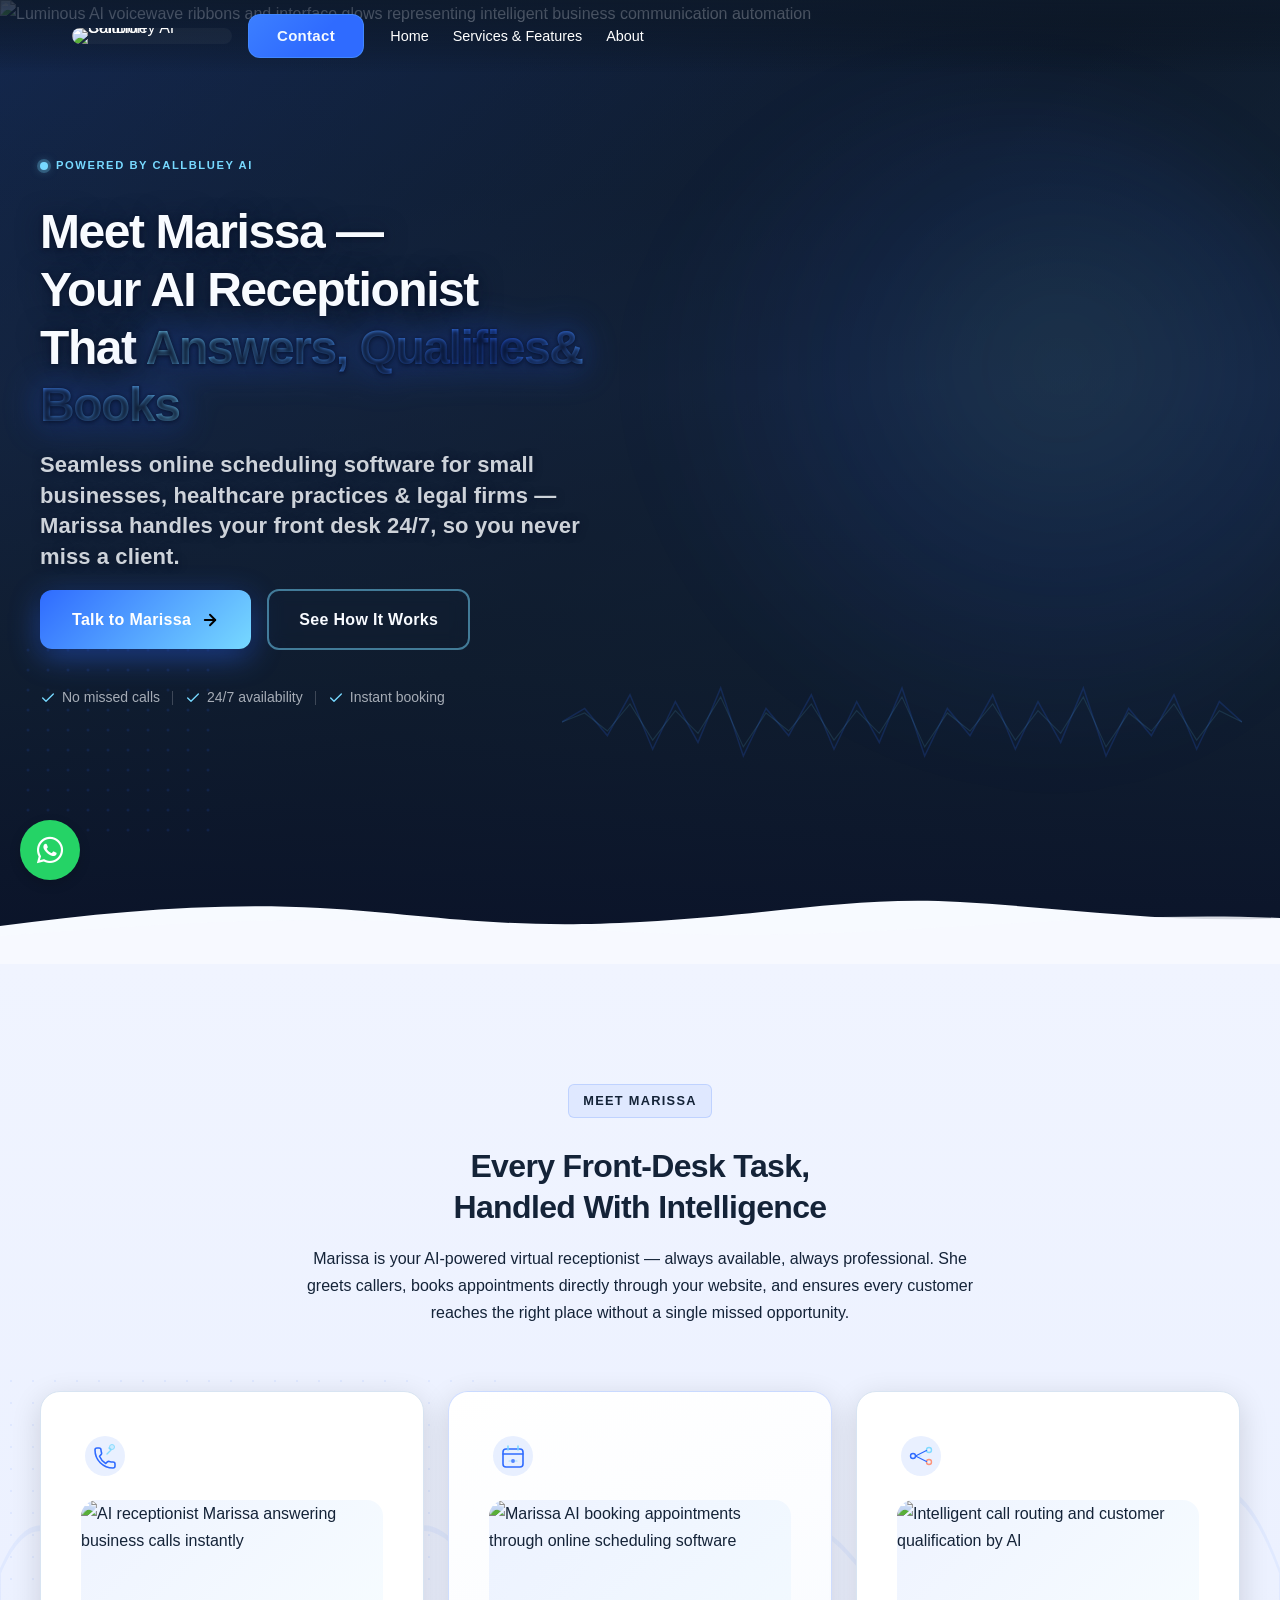
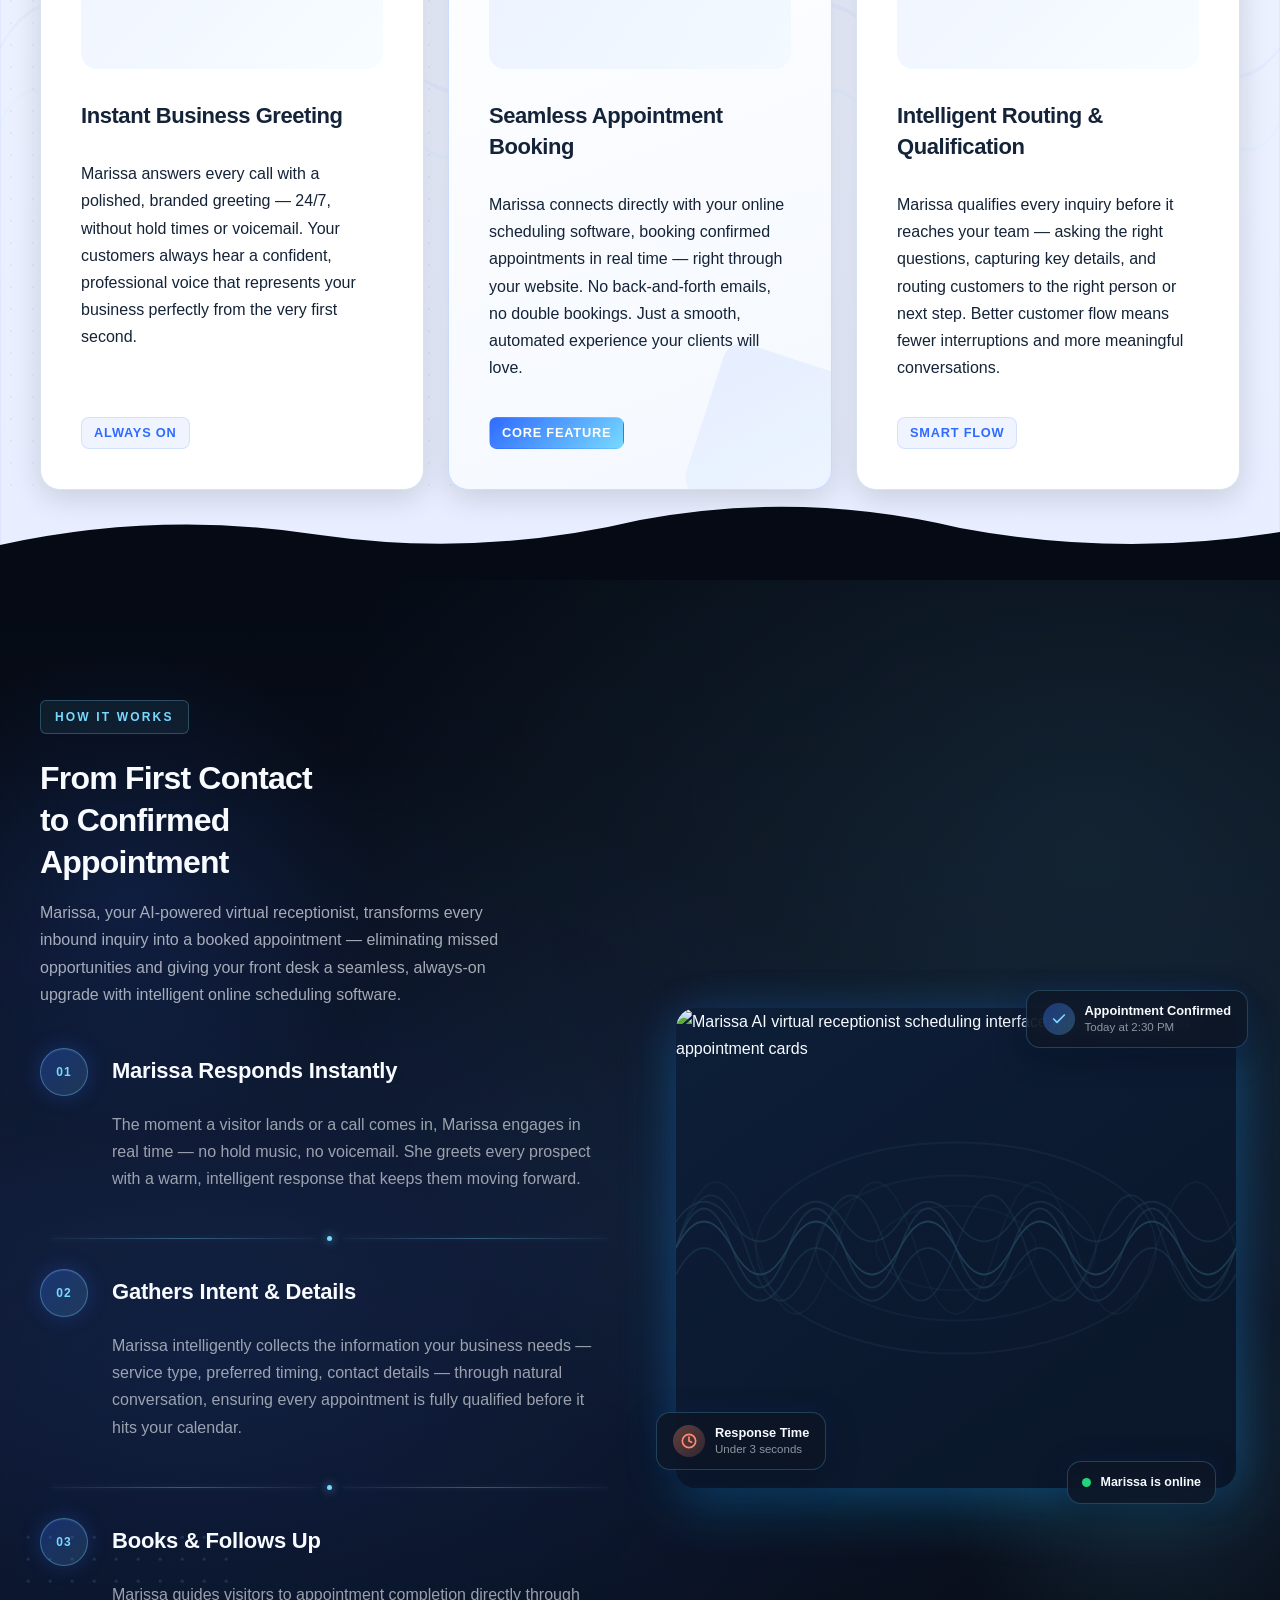
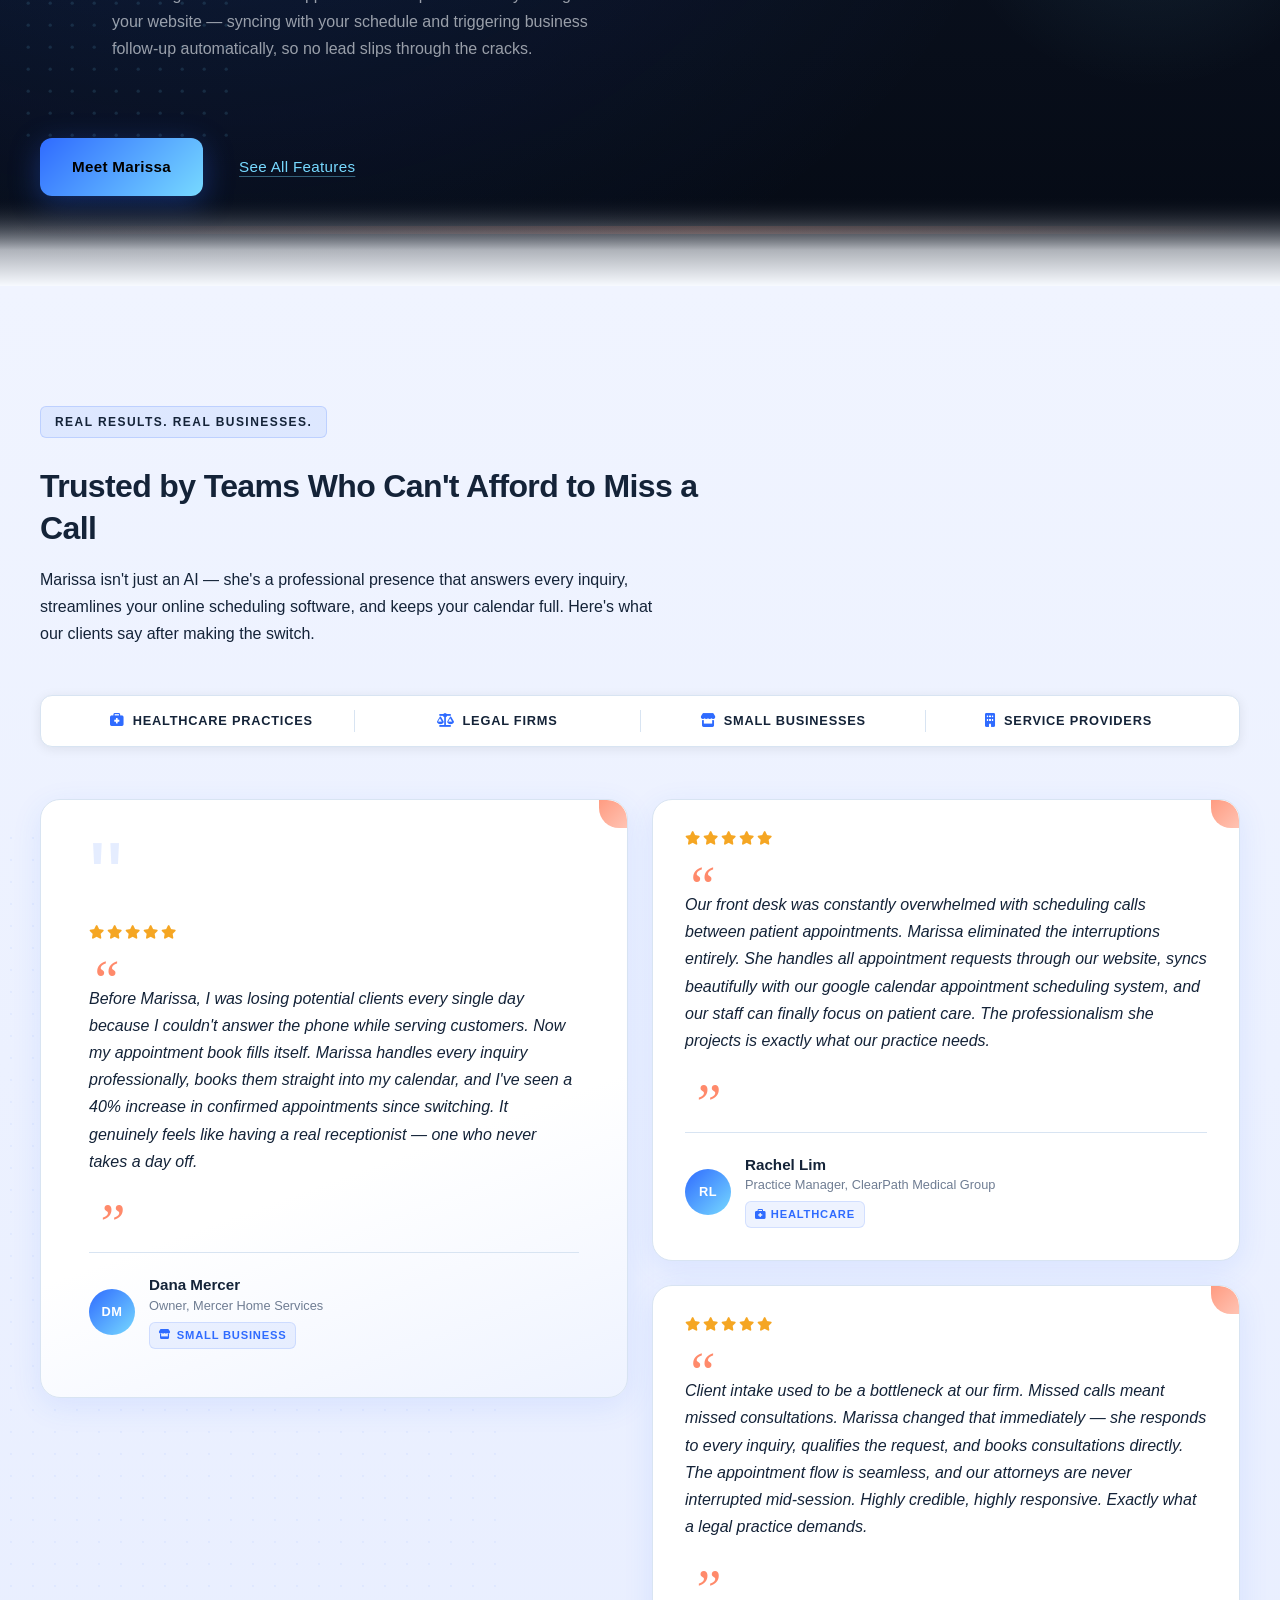
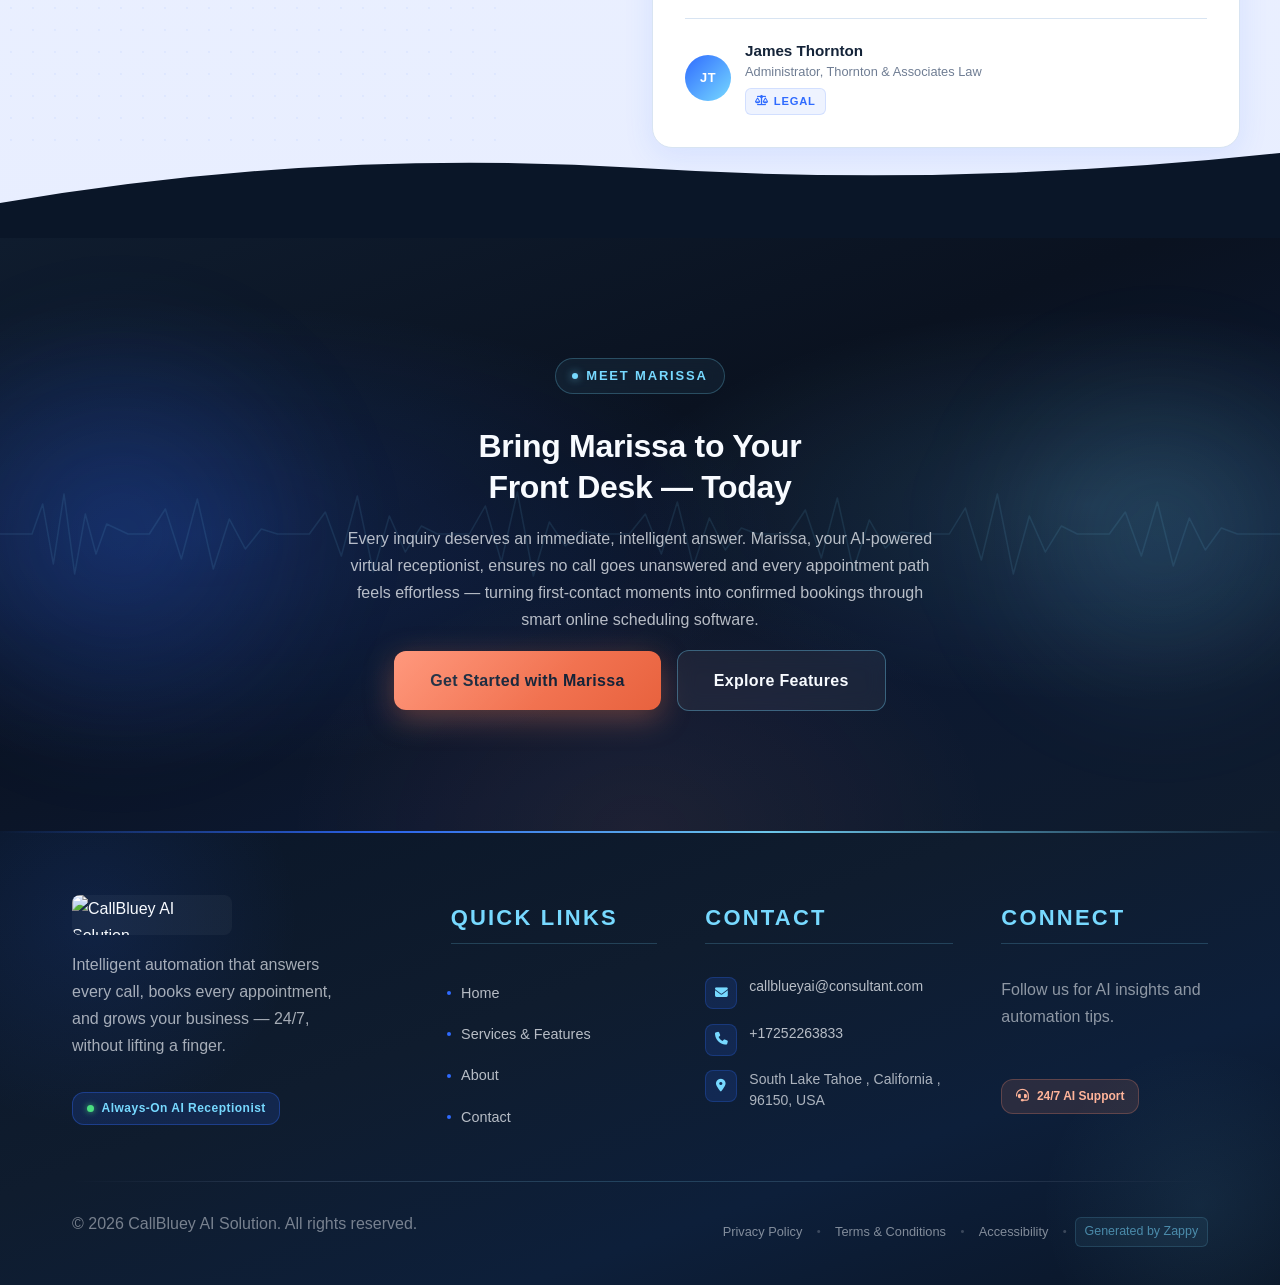
==== commit 0133535d: "Background sync: Progressive GitHub Sync" ====
--- a/public/index.html
+++ b/public/index.html
@@ -1 +1 @@
-<!doctype html><html lang="en"><head><meta charset="UTF-8"><meta content="width=device-width,initial-scale=1" name="viewport"><meta content="index, follow" name="robots"><title>Book Smarter, Not Harder — CallBluey AI Solution</title><meta content="Meet Marissa, your AI-powered virtual receptionist. Automate appointments with online scheduling software that works 24/7 so your business never misses a booking." name="description"><meta content="online scheduling software, AI virtual receptionist, automated appointment booking, google calendar appointment scheduling, business automation AI" name="keywords"><link href="/assets/favicon.ico" rel="icon" type="image/x-icon"><link href="/assets/favicon-16x16.png" rel="icon" type="image/png" sizes="16x16"><link href="/assets/favicon-32x32.png" rel="icon" type="image/png" sizes="32x32"><link href="/assets/favicon-48x48.png" rel="icon" type="image/png" sizes="48x48"><link href="/assets/favicon-192x192.png" rel="icon" type="image/png" sizes="192x192"><link href="/assets/favicon-512x512.png" rel="icon" type="image/png" sizes="512x512"><link href="/assets/apple-touch-icon.png" rel="apple-touch-icon"><script>!function(){"use strict";var t="ce0d71e9-7adb-4aca-aa0d-230c4dd2817b",e="https://api.zappy5.com/api/analytics/track",a=18e5,n=2592e6,o=!0,i=!0,r=!0;var s=function(){var e="zappy_visitor_"+t,a=null;try{if(a=localStorage.getItem(e)){var o=JSON.parse(a),i=Date.now();if(i-o.created<n)return o.lastSeen=i,localStorage.setItem(e,JSON.stringify(o)),o.id}}catch(t){console.warn("Zappy Analytics: LocalStorage not available")}var r="zv_"+Date.now()+"_"+Math.random().toString(36).substr(2,9);try{localStorage.setItem(e,JSON.stringify({id:r,created:Date.now(),lastSeen:Date.now()}))}catch(t){}return r}(),c=function(){var e="zappy_session_"+t,n=null;try{if(n=sessionStorage.getItem(e)){var o=JSON.parse(n),i=Date.now();if(i-o.timestamp<a)return o.timestamp=i,sessionStorage.setItem(e,JSON.stringify(o)),o.id}}catch(t){console.warn("Zappy Analytics: SessionStorage not available")}var r="zs_"+Date.now()+"_"+Math.random().toString(36).substr(2,9);try{sessionStorage.setItem(e,JSON.stringify({id:r,timestamp:Date.now()}))}catch(t){}return r}();function l(a,n){n=n||{};var o={website_id:t,event_type:a,page_path:window.location.pathname,referrer:document.referrer||"direct",visitor_id:s,session_id:c,metadata:n};if(navigator.sendBeacon){var i=new Blob([JSON.stringify(o)],{type:"application/json"});navigator.sendBeacon(e,i)}else fetch(e,{method:"POST",headers:{"Content-Type":"application/json"},body:JSON.stringify(o),keepalive:!0}).catch(function(t){console.warn("Zappy Analytics: Failed to track event",t)})}o&&l("pageview",{title:document.title,url:window.location.href}),i&&document.addEventListener("click",function(t){var e=t.target;if("BUTTON"===e.tagName||e.closest("button")){var a="BUTTON"===e.tagName?e:e.closest("button");l("click",{element:"button",text:a.textContent.trim().substring(0,100),id:a.id||null,class:a.className||null})}else if("A"===e.tagName||e.closest("a")){var n="A"===e.tagName?e:e.closest("a");l("navigation",{element:"link",text:n.textContent.trim().substring(0,100),href:n.href,external:n.hostname!==window.location.hostname})}},!0),r&&document.addEventListener("submit",function(t){var e=t.target;l("form_submit",{form_id:e.id||null,form_name:e.name||null,form_action:e.action||null,form_method:e.method||"GET"})},!0);var d=Date.now();window.addEventListener("beforeunload",function(){l("page_unload",{time_on_page:Math.floor((Date.now()-d)/1e3),page_path:window.location.pathname})}),window.zappyAnalytics={track:l,getVisitorId:function(){return s},getSessionId:function(){return c}}}()</script><meta content="Book Smarter, Not Harder — CallBluey AI Solution" property="og:title"><meta content="Meet Marissa, your AI-powered virtual receptionist. Automate appointments with online scheduling software that works 24/7 so your business never misses a booking." property="og:description"><meta content="summary_large_image" name="twitter:card"><meta content="Book Smarter, Not Harder — CallBluey AI Solution" name="twitter:title"><meta content="Meet Marissa, your AI-powered virtual receptionist. Automate appointments with online scheduling software that works 24/7 so your business never misses a booking." name="twitter:description"><meta content="website" property="og:type"><meta content="en_US" property="og:locale"><link href="https://cdnjs.cloudflare.com/ajax/libs/font-awesome/6.4.0/css/all.min.css" rel="stylesheet"><style>.skip-link{position:absolute;top:0;left:0;transform:translateY(-200%);padding:12px 18px;background:var(--bg-dark,#1a1a1a);color:var(--text-light,#fff);font-weight:600;border-radius:0 0 8px 0;z-index:10000}.skip-link:focus{transform:none;outline:2px solid var(--ring,#fff);outline-offset:2px}:focus-visible{outline:2px solid var(--ring,currentColor);outline-offset:3px}</style><link href="/assets/favicon.ico" rel="icon" type="image/x-icon"><link href="/assets/favicon-16x16.png" rel="icon" type="image/png" sizes="16x16"><link href="/assets/favicon-32x32.png" rel="icon" type="image/png" sizes="32x32"><link href="/assets/favicon-48x48.png" rel="icon" type="image/png" sizes="48x48"><link href="/assets/favicon-192x192.png" rel="icon" type="image/png" sizes="192x192"><link href="/assets/favicon-512x512.png" rel="icon" type="image/png" sizes="512x512"><link href="/assets/apple-touch-icon.png" rel="apple-touch-icon"><link href="https://cdn.jsdelivr.net/npm/vanilla-cookieconsent@3/dist/cookieconsent.css" rel="stylesheet"><script src="https://cdn.jsdelivr.net/npm/vanilla-cookieconsent@3/dist/cookieconsent.umd.js"></script><script src="https://cdn.jsdelivr.net/gh/mickidum/acc_toolbar/acctoolbar/acctoolbar.min.js"></script><link href="/styles.css" rel="stylesheet"><style id="zappy-dropdown-submenu-styles">#navMenu li:has(.sub-menu),.nav-menu li:has(.sub-menu),.navbar li:has(.sub-menu),nav li:has(.sub-menu){position:relative}#navMenu .sub-menu,.nav-menu .sub-menu,.navbar .sub-menu,nav .sub-menu{display:block!important;position:absolute!important;top:100%;left:0;min-width:220px;background:#fff;border-radius:8px;box-shadow:0 8px 25px rgba(0,0,0,.15);padding:8px 0;opacity:0;visibility:hidden;transform:translateY(10px);transition:all .3s ease;z-index:1000;list-style:none;pointer-events:none}#navMenu li:hover>.sub-menu,.nav-menu li:hover>.sub-menu,.navbar li:hover>.sub-menu,nav li:hover>.sub-menu{opacity:1!important;visibility:visible!important;transform:translateY(0)!important;pointer-events:auto!important}.sub-menu li{list-style:none;margin:0;padding:0}.sub-menu a{display:block!important;padding:10px 16px!important;color:var(--text-dark,#333)!important;font-weight:500;text-decoration:none;white-space:nowrap;transition:background-color .2s}.sub-menu .zappy-nav-child>a{padding-left:28px!important;font-size:.9em!important;opacity:.85!important}[dir=rtl] .sub-menu .zappy-nav-child>a,html[lang=ar] .sub-menu .zappy-nav-child>a,html[lang=he] .sub-menu .zappy-nav-child>a{padding-left:10px!important;padding-right:28px!important}.sub-menu .zappy-nav-parent>a{font-weight:600!important}.sub-menu a:hover{background-color:#f5f5f5}[dir=rtl] .nav-menu .sub-menu,[dir=rtl] .navbar .sub-menu,[dir=rtl] nav .sub-menu,html[lang=ar] .nav-menu .sub-menu,html[lang=ar] .navbar .sub-menu,html[lang=ar] nav .sub-menu,html[lang=he] .nav-menu .sub-menu,html[lang=he] .navbar .sub-menu,html[lang=he] nav .sub-menu{left:auto!important;right:0!important}.sub-menu:empty,.sub-menu:not(:has(li)):not(:has(> a)),.sub-menu:not(:has(li:not(.zappy-hidden-menu-item))):not(:has(> a)){display:none!important;opacity:0!important;visibility:hidden!important;pointer-events:none!important}li:has(.menu-group-title):hover>.sub-menu{opacity:1!important;visibility:visible!important;transform:translateY(0)!important;pointer-events:auto!important}#navMenu>li>.menu-group-title,.nav-menu>li>.menu-group-title{display:inline-block;padding:.5rem 1rem;cursor:default;user-select:none}@media (max-width:768px){#navMenu .sub-menu,.nav-menu .sub-menu,.navbar .sub-menu,nav .sub-menu{position:static!important;transform:none!important;box-shadow:none!important;background:0 0!important;max-height:0;overflow:hidden;opacity:0;visibility:hidden;transition:max-height .3s ease,opacity .3s ease;padding:0!important;border-radius:0!important}#navMenu .sub-menu.mobile-expanded,.nav-menu .sub-menu.mobile-expanded,.navbar .sub-menu.mobile-expanded{max-height:none!important;overflow-y:visible!important;opacity:1!important;visibility:visible!important;padding:8px 0 8px 16px!important}[dir=rtl] .sub-menu.mobile-expanded,html[lang=he] .sub-menu.mobile-expanded{padding:8px 16px 8px 0!important}#navMenu li:hover>.sub-menu,.nav-menu li:hover>.sub-menu,.navbar li:hover>.sub-menu,nav li:hover>.sub-menu{opacity:0;visibility:hidden;pointer-events:none}#navMenu li>.sub-menu.mobile-expanded,.nav-menu li>.sub-menu.mobile-expanded,.navbar li>.sub-menu.mobile-expanded,nav li>.sub-menu.mobile-expanded{opacity:1!important;visibility:visible!important;pointer-events:auto!important}#navMenu li:has(.sub-menu),.nav-menu li:has(.sub-menu),.navbar li:has(.sub-menu),nav li:has(.sub-menu){display:flex!important;flex-wrap:wrap!important;align-items:center!important;position:relative!important;min-height:44px!important}#navMenu li:has(.sub-menu)>a,.nav-menu li:has(.sub-menu)>a,.navbar li:has(.sub-menu)>a,nav li:has(.sub-menu)>a{flex:1!important;min-width:0!important}#navMenu li:has(.sub-menu)>.menu-group-title,.nav-menu li:has(.sub-menu)>.menu-group-title,.navbar li:has(.sub-menu)>.menu-group-title,nav li:has(.sub-menu)>.menu-group-title{flex:1!important;min-width:0!important;padding:0!important;line-height:inherit!important}#navMenu li:has(.sub-menu)>.sub-menu,.nav-menu li:has(.sub-menu)>.sub-menu,.navbar li:has(.sub-menu)>.sub-menu,nav li:has(.sub-menu)>.sub-menu{flex-basis:100%!important;width:100%!important}#navMenu li:has(.sub-menu)>a [class*=arrow],#navMenu li:has(.sub-menu)>a [class*=chevron],.nav-menu li:has(.sub-menu)>a .fa-angle-down,.nav-menu li:has(.sub-menu)>a .fa-chevron-down,.nav-menu li:has(.sub-menu)>a [class*=arrow],.nav-menu li:has(.sub-menu)>a [class*=chevron],nav li:has(.sub-menu)>a [class*=arrow],nav li:has(.sub-menu)>a [class*=chevron]{display:none!important;visibility:hidden!important}.mobile-submenu-toggle{display:flex!important;align-items:center!important;justify-content:center!important;width:44px!important;height:auto!important;background:0 0!important;border:none!important;cursor:pointer!important;color:var(--text-light)!important;position:static!important;flex-shrink:0!important;align-self:stretch!important;z-index:2!important;padding:0!important;margin:0!important}.mobile-submenu-toggle::after{content:''!important;width:0!important;height:0!important;border-left:6px solid transparent!important;border-right:6px solid transparent!important;border-top:7px solid currentColor!important;transition:transform .3s ease!important}.mobile-submenu-toggle.expanded::after{transform:rotate(180deg)!important}.sub-menu a{padding:10px 0!important;display:block!important;color:var(--text-light)!important;white-space:normal!important}.sub-menu .zappy-nav-child>a{padding-left:28px!important;font-size:.9em!important;opacity:.85!important}[dir=rtl] .sub-menu .zappy-nav-child>a,html[lang=ar] .sub-menu .zappy-nav-child>a,html[lang=he] .sub-menu .zappy-nav-child>a{padding-left:0!important;padding-right:28px!important}.sub-menu .zappy-nav-parent>a{font-weight:600!important}#navMenu.active,.nav-menu.active{max-width:100vw!important;overflow-x:hidden!important;box-sizing:border-box!important}.navbar .sub-menu li a,.zappy-products-dropdown .sub-menu a,nav.navbar .sub-menu li a{color:var(--text-light)!important}}@media (min-width:769px){.mobile-submenu-toggle{display:none!important}}</style><style id="zappy-widget-visibility">html[dir=rtl] .whatsapp-float{right:20px!important;left:auto!important}html:not([dir]) .whatsapp-float,html[dir=ltr] .whatsapp-float{left:20px!important;right:auto!important}html[dir=rtl] #mic-access-tool-general-button,html[dir=rtl] #mic-init-access-tool #mic-access-tool-general-button,html[dir=rtl] #mic-init-access-tool .mic-access-tool-general-button,html[dir=rtl] ._access-icon,html[dir=rtl] .mic-access-tool-general-button{left:20px!important;right:auto!important}html:not([dir]) #mic-access-tool-general-button,html:not([dir]) #mic-init-access-tool #mic-access-tool-general-button,html:not([dir]) #mic-init-access-tool .mic-access-tool-general-button,html:not([dir]) ._access-icon,html:not([dir]) .mic-access-tool-general-button,html[dir=ltr] #mic-access-tool-general-button,html[dir=ltr] #mic-init-access-tool #mic-access-tool-general-button,html[dir=ltr] #mic-init-access-tool .mic-access-tool-general-button,html[dir=ltr] ._access-icon,html[dir=ltr] .mic-access-tool-general-button{right:20px!important;left:auto!important}@media (max-width:768px){.whatsapp-float{display:flex!important}}@media (min-width:769px){.whatsapp-float{display:flex!important}}@media (max-width:768px){#mic-access-tool-general-button,#mic-init-access-tool #mic-access-tool-general-button,#mic-init-access-tool .mic-access-tool-general-button,._access-icon,.mic-access-tool-general-button{display:flex!important;visibility:visible!important;opacity:1!important;pointer-events:auto!important}#mic-access-tool-box.opened-mic-access-tool,#mic-init-access-tool #mic-access-tool-box.opened-mic-access-tool,.mic-access-tool-box.opened-mic-access-tool{visibility:visible!important;opacity:1!important;pointer-events:auto!important}}@media (min-width:769px){#mic-access-tool-general-button,#mic-init-access-tool #mic-access-tool-general-button,#mic-init-access-tool .mic-access-tool-general-button,._access-icon,.mic-access-tool-general-button{display:flex!important;visibility:visible!important;opacity:1!important;pointer-events:auto!important}#mic-access-tool-box.opened-mic-access-tool,#mic-init-access-tool #mic-access-tool-box.opened-mic-access-tool,.mic-access-tool-box.opened-mic-access-tool{visibility:visible!important;opacity:1!important;pointer-events:auto!important}}</style></head><body><a href="#main" class="skip-link">Skip to main content</a><nav class="navbar"><button aria-label="Menu" class="mobile-toggle" id="mobileToggle"><svg viewBox="0 0 24 24" height="24" width="24" fill="none" class="hamburger-icon"><path d="M3 12h18M3 6h18M3 18h18" stroke="currentColor" stroke-width="2" stroke-linecap="round"></path></svg> <svg viewBox="0 0 24 24" height="24" width="24" fill="none" class="close-icon" style="display:none"><path d="M18 6L6 18M6 6l12 12" stroke="currentColor" stroke-width="2" stroke-linecap="round"></path></svg></button> <button aria-label="Call" class="phone-header-btn" data-phone=""><svg viewBox="0 0 24 24" height="20" width="20" fill="currentColor"><path d="M22 16.92v3a2 2 0 0 1-2.18 2 19.79 19.79 0 0 1-8.63-3.07 19.5 19.5 0 0 1-6-6 19.79 19.79 0 0 1-3.07-8.67A2 2 0 0 1 4.11 2h3a2 2 0 0 1 2 1.72 12.84 12.84 0 0 0 .7 2.81 2 2 0 0 1-.45 2.11L8.09 9.91a16 16 0 0 0 6 6l1.27-1.27a2 2 0 0 1 2.11-.45 12.84 12.84 0 0 0 2.81.7A2 2 0 0 1 22 16.92z"></path></svg></button><div class="nav-container"><div class="nav-brand"><a href="/" class="logo-link"><img alt="CallBluey AI Solution" src="/assets/site-home-image-1.webp" class="logo"></a></div><ul class="nav-menu" id="navMenu"><li><a href="/">Home</a></li><li><a href="/services-features">Services &amp; Features</a></li><li><a href="/about">About</a></li></ul><div class="nav-cta-container"><a href="/contact" class="nav-cta-btn">Contact</a></div></div></nav><script>window.addEventListener("load",function(){const e=document.querySelector(".navbar, nav, header");if(!e)return void console.log("[Navbar] Navbar element not found");let t=document.getElementById("mobileToggle")||document.querySelector(".mobile-toggle")||document.querySelector(".hamburger")||document.querySelector(".hamburger-menu")||document.querySelector(".menu-toggle")||document.querySelector(".burger-menu")||document.querySelector('[aria-label="Menu"]')||document.querySelector('[aria-label="תפריט"]');const n=document.querySelector(".phone-header-btn"),o=window.getComputedStyle(e);let r=o.backgroundColor;if(console.log("[Navbar] Initial navbar background:",r),"transparent"===r||"rgba(0, 0, 0, 0)"===r||r.startsWith("rgba")&&r.includes(", 0)")){const e=o.backgroundImage;if(e&&"none"!==e)console.log("[Navbar] Navbar has background image/gradient, using dark text"),r="rgb(240, 240, 240)";else{const e=window.getComputedStyle(document.body).backgroundColor;console.log("[Navbar] Navbar transparent, using body background:",e),r=e}}const a=r.match(/\d+/g);if(a&&a.length>=3){const e=(.299*parseInt(a[0])+.587*parseInt(a[1])+.114*parseInt(a[2]))/255;console.log("[Navbar] Mobile button colors preserved from Claude CSS (luminance:",e.toFixed(2)+")");const o=document.createElement("style");o.id="zappy-mobile-nav-fix";document.documentElement.lang;document.documentElement.dir,o.textContent='\n        /* Hide mobile buttons on desktop, show only on mobile */\n        @media (min-width: 769px) {\n          .mobile-toggle,\n          .phone-header-btn {\n            display: none !important;\n          }\n        }\n        \n        /* Show and position mobile buttons correctly on mobile */\n        @media (max-width: 768px) {\n          .navbar,\n          nav.navbar {\n            min-height: 70px !important;\n          }\n\n          .mobile-toggle,\n          .phone-header-btn {\n            position: absolute !important;\n            top: 0 !important;\n            bottom: 0 !important;\n            margin-top: auto !important;\n            margin-bottom: auto !important;\n            transform: none !important;\n            z-index: 1001 !important;\n            display: flex !important;\n            align-items: center !important;\n            justify-content: center !important;\n            width: 36px !important;\n            height: 36px !important;\n            border-radius: 50% !important;\n            border: none !important;\n            cursor: pointer !important;\n            padding: 6px !important;\n            background: none !important;\n            color: var(--nav-text, var(--text-light)) !important;\n            touch-action: manipulation !important;\n            -webkit-tap-highlight-color: transparent !important;\n          }\n\n          html[data-zappy-site-type="ecommerce"] .phone-header-btn,\n          body[data-zappy-site-type="ecommerce"] .phone-header-btn,\n          html[data-zappy-site-type="ecommerce"] header .phone-header-btn,\n          html[data-zappy-site-type="ecommerce"] nav .phone-header-btn {\n            display: none !important;\n            visibility: hidden !important;\n            width: 0 !important;\n            height: 0 !important;\n            min-width: 0 !important;\n            overflow: hidden !important;\n          }\n          \n          /* LTR positioning (default): hamburger LEFT, phone RIGHT */\n          html:not([dir="rtl"]):not([lang="he"]):not([lang="ar"]) .mobile-toggle,\n          html[dir="ltr"] .mobile-toggle {\n            left: 12px !important;\n            right: auto !important;\n          }\n          html:not([dir="rtl"]):not([lang="he"]):not([lang="ar"]) .phone-header-btn,\n          html[dir="ltr"] .phone-header-btn {\n            right: 12px !important;\n            left: auto !important;\n          }\n          \n          /* RTL positioning: hamburger RIGHT, phone LEFT */\n          html[dir="rtl"] .mobile-toggle,\n          html[lang="he"] .mobile-toggle,\n          html[lang="ar"] .mobile-toggle {\n            right: 12px !important;\n            left: auto !important;\n          }\n          html[dir="rtl"] .phone-header-btn,\n          html[lang="he"] .phone-header-btn,\n          html[lang="ar"] .phone-header-btn {\n            left: 12px !important;\n            right: auto !important;\n          }\n          \n          /* CRITICAL: Ensure nav-container has min-height on mobile */\n          /* All children are positioned absolutely/fixed on mobile, so height:auto collapses to 0 */\n          .nav-container {\n            min-height: 70px !important;\n            position: relative !important;\n          }\n          \n          /* Ensure SVG icons are properly sized and inherit color */\n          .mobile-toggle svg,\n          .phone-header-btn svg {\n            width: 24px !important;\n            height: 24px !important;\n            /* Don\'t force display - let JavaScript control hamburger/close toggle */\n          }\n          \n          /* Reset nav-cta-container on mobile - remove desktop box-shadow/padding */\n          /* that creates a visible ghost box when CTA button is hidden */\n          .nav-cta-container {\n            box-shadow: none !important;\n            padding: 0 !important;\n          }\n          \n          /* Hide nav-cta-container entirely on mobile when there\'s no lang-switcher */\n          /* (only the CTA button is inside, and it\'s hidden on mobile) */\n          .nav-cta-container:not(:has(.lang-switcher)) {\n            display: none !important;\n          }\n          \n          /* CRITICAL: Prevent hero image fade gradient from bleeding over headline text */\n          /* The .image-fade-gradient has bottom: -30px (extends below parent) */\n          /* On mobile stacked layout, this overlaps the h1 text below the image */\n          .hero-image-column {\n            overflow: hidden !important;\n          }\n          .image-fade-gradient {\n            bottom: 0 !important;\n          }\n          \n          /* Hide desktop language switcher on mobile - hamburger menu handles it */\n          /* High specificity to override stored CSS */\n          .lang-switcher,\n          .nav-cta-container .lang-switcher,\n          .nav-container .lang-switcher,\n          .navbar .lang-switcher,\n          .navbar .nav-cta-container .lang-switcher {\n            display: none !important;\n          }\n        }\n      ';const r=document.getElementById("zappy-mobile-nav-fix");r&&r.remove(),document.head.appendChild(o),console.log("[Navbar] Critical CSS injected for mobile nav positioning");const i=window.innerWidth<=768;if(t){const e=t.querySelector(".hamburger-icon"),n=t.querySelector(".close-icon");e&&(e.style.setProperty("width","24px","important"),e.style.setProperty("height","24px","important"),e.style.setProperty("display","block","important")),n&&(n.style.setProperty("width","24px","important"),n.style.setProperty("height","24px","important"),n.style.setProperty("display","none","important")),i?(t.style.setProperty("position","absolute","important"),t.style.setProperty("top","0","important"),t.style.setProperty("bottom","0","important"),t.style.setProperty("margin-top","auto","important"),t.style.setProperty("margin-bottom","auto","important"),t.style.setProperty("transform","none","important"),t.style.setProperty("z-index","1001","important"),t.style.removeProperty("left"),t.style.removeProperty("right"),console.log("[Navbar] Mobile toggle positioning applied (mobile viewport)")):(t.style.removeProperty("position"),t.style.removeProperty("top"),t.style.removeProperty("transform"),t.style.removeProperty("z-index"),t.style.removeProperty("left"),t.style.removeProperty("right"),console.log("[Navbar] Desktop viewport - cleared mobile toggle inline positioning"))}if(n){const e=n.querySelector("svg");e&&(e.style.width="24px",e.style.height="24px",e.setAttribute("width","24"),e.setAttribute("height","24")),i?(n.style.setProperty("position","absolute","important"),n.style.setProperty("top","0","important"),n.style.setProperty("bottom","0","important"),n.style.setProperty("margin-top","auto","important"),n.style.setProperty("margin-bottom","auto","important"),n.style.setProperty("transform","none","important"),n.style.setProperty("z-index","1001","important"),n.style.removeProperty("left"),n.style.removeProperty("right"),console.log("[Navbar] Phone button positioning applied (mobile viewport)")):(n.style.removeProperty("position"),n.style.removeProperty("top"),n.style.removeProperty("transform"),n.style.removeProperty("z-index"),n.style.removeProperty("left"),n.style.removeProperty("right"),console.log("[Navbar] Desktop viewport - cleared phone button inline positioning"))}}else console.log("[Navbar] Could not parse background color:",r);t=document.getElementById("mobileToggle")||document.querySelector(".mobile-toggle")||document.querySelector(".hamburger")||document.querySelector(".hamburger-menu")||document.querySelector(".menu-toggle")||document.querySelector(".burger-menu")||document.querySelector('[aria-label="Menu"]')||document.querySelector('[aria-label="תפריט"]');const i=document.getElementById("navMenu")||document.querySelector(".nav-menu")||document.querySelector(".nav-links")||document.querySelector("nav ul:not(.submenu)");if(!t||!i)return void console.log("[Navbar] Mobile toggle or menu not found:",{toggle:!!t,menu:!!i});i.id||(i.id="navMenu"),console.log("[Navbar] Initializing mobile menu...");const l=t.cloneNode(!0);t.parentNode.replaceChild(l,t);var s=0;function p(e){var t=Date.now();t-s<300||(s=t,function(e){e.preventDefault(),e.stopPropagation();const t=l.querySelector(".hamburger-icon"),n=l.querySelector(".close-icon");i.classList.contains("active")?(i.classList.remove("active"),t&&t.style.setProperty("display","block","important"),n&&n.style.setProperty("display","none","important"),document.body.style.overflow="",console.log("[Navbar] Menu closed")):(i.classList.add("active"),t&&t.style.setProperty("display","none","important"),n&&n.style.setProperty("display","block","important"),document.body.style.overflow="hidden",console.log("[Navbar] Menu opened"))}(e))}l.addEventListener("click",p),l.addEventListener("touchend",p),i.querySelectorAll("a").forEach(function(e){e.addEventListener("click",function(){if("#"===this.getAttribute("href"))return;const e=l.querySelector(".hamburger-icon"),t=l.querySelector(".close-icon");i.classList.remove("active"),e&&e.style.setProperty("display","block","important"),t&&t.style.setProperty("display","none","important"),document.body.style.overflow="",console.log("[Navbar] Menu closed (link clicked)")})});var m=i.querySelectorAll(".dropdown-toggle");m.forEach(function(e){e.addEventListener("click",function(e){e.preventDefault(),e.stopPropagation();var t=this.closest(".nav-dropdown");t&&(t.parentNode.querySelectorAll(".nav-dropdown.open").forEach(function(e){e!==t&&e.classList.remove("open")}),t.classList.toggle("open"),console.log("[Navbar] Dropdown toggled:",t.classList.contains("open")?"open":"closed"))})}),document.addEventListener("click",function(e){e.target.closest(".nav-dropdown")||document.querySelectorAll(".nav-dropdown.open").forEach(function(e){e.classList.remove("open")})}),console.log("[Navbar] Dropdown handlers initialized for "+m.length+" dropdowns"),n&&n.addEventListener("click",function(){const e=document.querySelectorAll('a[href^="tel:"]'),t=e.length>0?e[0].getAttribute("href").replace("tel:",""):"[business_phone]";window.location.href="tel:"+t,console.log("[Navbar] Phone button clicked")}),console.log("[Navbar] Mobile menu initialized successfully")})</script><main id="main"><section class="home-hero-section" data-band-index="0" data-layout-spec="Home-hero" data-hero-type="fullscreen-scrim"><div class="home-hero-bg-wrap" aria-hidden="true"><img alt="Luminous AI voicewave ribbons and interface glows representing intelligent business communication automation" src="/assets/site-home-hero-image-1.webp" data-context="Cinematic wide-angle abstract AI communication scene: luminous cobalt-blue voicewave ribbons flowing across a deep ink-navy space, glowing interface rings and signal arcs, soft coral accent pulses, subtle bokeh light particles, premium futuristic atmosphere suggesting intelligent voice technology and business automation — photorealistic digital art, ultra-high resolution, 16:9 aspect ratio" data-placeholder="home-hero-image-1" height="900" loading="eager" width="1440" class="home-hero-bg-img" data-hero-bg="true" fetchpriority="high"></div><div class="home-hero-scrim" aria-hidden="true"></div><div class="home-hero-deco-glow" aria-hidden="true"></div><div class="home-hero-deco-wave" aria-hidden="true"><svg viewBox="0 0 900 180" aria-hidden="true" data-no-icon-edit="true" xmlns="http://www.w3.org/2000/svg" preserveAspectRatio="none"><polyline points="0,90 30,72 60,108 90,54 120,126 150,63 180,117 210,45 240,135 270,72 300,108 330,54 360,126 390,63 420,117 450,45 480,135 510,72 540,108 570,54 600,126 630,63 660,117 690,45 720,135 750,72 780,108 810,54 840,126 870,63 900,90" fill="none" stroke="rgba(47,107,255,0.18)" stroke-width="2"></polyline><polyline points="0,90 30,78 60,102 90,66 120,114 150,75 180,105 210,57 240,123 270,78 300,102 330,66 360,114 390,75 420,105 450,57 480,123 510,78 540,102 570,66 600,114 630,75 660,105 690,57 720,123 750,78 780,102 810,66 840,114 870,75 900,90" fill="none" stroke="rgba(119,217,255,0.12)" stroke-width="1.5"></polyline></svg></div><div class="home-hero-deco-dots" aria-hidden="true"><svg viewBox="0 0 200 200" aria-hidden="true" data-no-icon-edit="true" xmlns="http://www.w3.org/2000/svg" height="200" width="200"><defs><pattern height="20" id="hero-dot-grid" patternUnits="userSpaceOnUse" width="20" x="0" y="0"><circle cx="2" cy="2" r="1.5" fill="rgba(47,107,255,0.25)"></circle></pattern></defs><rect height="200" width="200" fill="url(#hero-dot-grid)"></rect></svg></div><div class="home-hero-content-wrap"><div class="home-hero-container"><div class="home-hero-overlay-group"><div class="home-hero-eyebrow"><span class="home-hero-signal-dot" aria-hidden="true"></span> <span>Powered by CallBluey AI</span></div><h1 class="home-hero-headline">Meet Marissa —<br>Your AI Receptionist<br>That <em class="home-hero-gradient-text">Answers, Qualifies<br class="home-hero-br-mobile">&amp; Books</em></h1><h3 class="home-hero-subtitle">Seamless online scheduling software for small businesses, healthcare practices &amp; legal firms — Marissa handles your front desk 24/7, so you never miss a client.</h3><div class="home-hero-cta-group"><a href="/contact" class="home-hero-btn-primary"><span>Talk to Marissa</span> <svg viewBox="0 0 24 24" aria-hidden="true" height="18" width="18" data-element-type="icon" data-icon-type="svg" fill="none" stroke="currentColor" stroke-linecap="round" stroke-linejoin="round" stroke-width="2.5"><line x1="5" x2="19" y1="12" y2="12"></line><polyline points="12 5 19 12 12 19"></polyline></svg> </a><a href="/services" class="home-hero-btn-secondary"><span>See How It Works</span></a></div><div class="home-hero-trust"><div class="home-hero-trust-item"><svg viewBox="0 0 24 24" aria-hidden="true" height="16" width="16" data-element-type="icon" data-icon-type="svg" fill="none" stroke="currentColor" stroke-linecap="round" stroke-linejoin="round" stroke-width="2"><polyline points="20 6 9 17 4 12"></polyline></svg> <span>No missed calls</span></div><div class="home-hero-trust-divider" aria-hidden="true"></div><div class="home-hero-trust-item"><svg viewBox="0 0 24 24" aria-hidden="true" height="16" width="16" data-element-type="icon" data-icon-type="svg" fill="none" stroke="currentColor" stroke-linecap="round" stroke-linejoin="round" stroke-width="2"><polyline points="20 6 9 17 4 12"></polyline></svg> <span>24/7 availability</span></div><div class="home-hero-trust-divider" aria-hidden="true"></div><div class="home-hero-trust-item"><svg viewBox="0 0 24 24" aria-hidden="true" height="16" width="16" data-element-type="icon" data-icon-type="svg" fill="none" stroke="currentColor" stroke-linecap="round" stroke-linejoin="round" stroke-width="2"><polyline points="20 6 9 17 4 12"></polyline></svg> <span>Instant booking</span></div></div></div></div></div><div class="home-hero-divider-wrapper" aria-hidden="true"><svg viewBox="0 0 1440 90" aria-hidden="true" data-no-icon-edit="true" xmlns="http://www.w3.org/2000/svg" preserveAspectRatio="none"><defs><linearGradient id="hero-divider-aurora" x1="0%" x2="100%" y1="0%" y2="0%"><stop offset="0%" stop-color="#F7FAFF"></stop><stop offset="35%" stop-color="#EEF4FF"></stop><stop offset="65%" stop-color="#F0F4FF"></stop><stop offset="100%" stop-color="#F7FAFF"></stop></linearGradient></defs><path d="M0,90 L0,52 C120,38 240,28 360,34 C480,40 560,56 720,48 C880,40 960,22 1080,28 C1200,34 1320,50 1440,44 L1440,90 Z" fill="var(--bg-light)"></path><path d="M0,90 L0,62 C180,50 300,42 480,48 C660,54 780,66 960,58 C1140,50 1300,38 1440,44 L1440,90 Z" fill="var(--bg-light)" opacity="0.85"></path></svg></div></section><section class="home-features-section" data-band-index="1" data-layout-spec="Home-features"><div class="hf-waveform-bg" aria-hidden="true"><svg viewBox="0 0 1200 320" aria-hidden="true" data-no-icon-edit="true" xmlns="http://www.w3.org/2000/svg" preserveAspectRatio="none"><path d="M0,160 C60,120 120,200 180,160 C240,120 300,200 360,160 C420,120 480,200 540,160 C600,120 660,200 720,160 C780,120 840,200 900,160 C960,120 1020,200 1080,160 C1140,120 1180,145 1200,160 L1200,320 L0,320 Z" stroke="rgba(47,107,255,0.06)" stroke-width="1.5" fill="none"></path><path d="M0,180 C80,140 160,220 240,180 C320,140 400,220 480,180 C560,140 640,220 720,180 C800,140 880,220 960,180 C1040,140 1120,210 1200,180" stroke="rgba(47,107,255,0.04)" stroke-width="1" fill="none"></path><path d="M0,200 C50,170 100,230 150,200 C200,170 250,230 300,200 C350,170 400,230 450,200 C500,170 550,230 600,200 C650,170 700,230 750,200 C800,170 850,230 900,200 C950,170 1000,230 1050,200 C1100,170 1150,225 1200,200" stroke="rgba(119,217,255,0.05)" stroke-width="1" fill="none"></path></svg></div><div class="hf-dot-grid" aria-hidden="true"></div><div class="hf-container"><div class="hf-intro"><span class="hf-eyebrow">Meet Marissa</span><h2 class="hf-heading">Every Front-Desk Task,<br>Handled With Intelligence</h2><p class="hf-subheading">Marissa is your AI-powered virtual receptionist — always available, always professional. She greets callers, books appointments directly through your website, and ensures every customer reaches the right place without a single missed opportunity.</p></div><div class="hf-cards-grid"><article class="hf-card"><div class="hf-card-icon-wrap"><svg viewBox="0 0 40 40" height="40" width="40" fill="none" data-element-type="icon" data-icon-type="svg" aria-label="Phone greeting icon" xmlns="http://www.w3.org/2000/svg"><circle cx="20" cy="20" r="20" fill="rgba(47,107,255,0.10)"></circle><path d="M14 12h-2a2 2 0 0 0-2 2c0 9.941 8.059 18 18 18a2 2 0 0 0 2-2v-2a2 2 0 0 0-2-2c-1.273 0-2.516-.2-3.676-.568a2 2 0 0 0-2.002.484l-1.576 1.576A15.054 15.054 0 0 1 14.488 20.254l1.576-1.576a2 2 0 0 0 .484-2.002A11.958 11.958 0 0 1 16 14a2 2 0 0 0-2-2Z" stroke="currentColor" stroke-width="1.6" stroke-linejoin="round"></path><path d="M24 12l2 2-4 4" stroke="rgba(119,217,255,0.9)" stroke-width="1.4" stroke-linecap="round" stroke-linejoin="round"></path><circle cx="27" cy="11" r="2.5" fill="rgba(119,217,255,0.25)" stroke="rgba(119,217,255,0.8)" stroke-width="1"></circle></svg></div><div class="hf-card-image-wrap"><img alt="AI receptionist Marissa answering business calls instantly" src="/assets/site-home-features-image-1.webp" data-context="A warm, professional AI virtual receptionist interface showing a glowing phone call being answered instantly, with soft blue light emanating from a sleek dashboard screen. Abstract waveform lines and a subtle cobalt gradient background convey intelligent call handling for a modern business automation company." data-placeholder="home-features-image-1" height="220" loading="lazy" width="400" decoding="async"></div><div class="hf-card-body"><h3 class="hf-card-title">Instant Business Greeting</h3><p class="hf-card-text">Marissa answers every call with a polished, branded greeting — 24/7, without hold times or voicemail. Your customers always hear a confident, professional voice that represents your business perfectly from the very first second.</p></div><div class="hf-card-tag">Always On</div></article><article class="hf-card hf-card--center"><div class="hf-cobalt-backplate" aria-hidden="true"></div><div class="hf-card-icon-wrap"><svg viewBox="0 0 40 40" height="40" width="40" fill="none" data-element-type="icon" data-icon-type="svg" aria-label="Calendar booking icon" xmlns="http://www.w3.org/2000/svg"><circle cx="20" cy="20" r="20" fill="rgba(47,107,255,0.10)"></circle><rect height="18" width="20" x="10" y="13" rx="3" stroke="currentColor" stroke-width="1.6"></rect><path d="M10 18h20" stroke="currentColor" stroke-width="1.4" stroke-linecap="round"></path><path d="M15 10v4M25 10v4" stroke="rgba(119,217,255,0.9)" stroke-width="1.6" stroke-linecap="round"></path><circle cx="20" cy="25" r="2" fill="rgba(47,107,255,0.8)"></circle><path d="M16 25h2M22 25h2" stroke="rgba(119,217,255,0.6)" stroke-width="1.2" stroke-linecap="round"></path></svg></div><div class="hf-card-image-wrap"><img alt="Marissa AI booking appointments through online scheduling software" src="/assets/site-home-features-image-2.webp" data-context="A sleek online scheduling software interface displayed on a modern laptop or tablet screen, showing a calendar with appointment slots being booked by an AI assistant named Marissa. The UI has a clean blue and white design with glowing confirmation checkmarks, representing seamless automated appointment booking for businesses." data-placeholder="home-features-image-2" height="220" loading="lazy" width="400" decoding="async"></div><div class="hf-card-body"><h3 class="hf-card-title">Seamless Appointment Booking</h3><p class="hf-card-text">Marissa connects directly with your online scheduling software, booking confirmed appointments in real time — right through your website. No back-and-forth emails, no double bookings. Just a smooth, automated experience your clients will love.</p></div><div class="hf-card-tag hf-card-tag--accent">Core Feature</div></article><article class="hf-card"><div class="hf-card-icon-wrap"><svg viewBox="0 0 40 40" height="40" width="40" fill="none" data-element-type="icon" data-icon-type="svg" aria-label="Intelligent routing icon" xmlns="http://www.w3.org/2000/svg"><circle cx="20" cy="20" r="20" fill="rgba(47,107,255,0.10)"></circle><circle cx="12" cy="20" r="2.5" stroke="currentColor" stroke-width="1.4"></circle><circle cx="28" cy="14" r="2.5" stroke="rgba(119,217,255,0.9)" stroke-width="1.4"></circle><circle cx="28" cy="26" r="2.5" stroke="rgba(255,138,107,0.9)" stroke-width="1.4"></circle><path d="M14.5 20L25.5 14.5" stroke="currentColor" stroke-width="1.3" stroke-linecap="round"></path><path d="M14.5 20L25.5 25.5" stroke="currentColor" stroke-width="1.3" stroke-linecap="round"></path><path d="M20 20h-2" stroke="rgba(119,217,255,0.5)" stroke-width="1" stroke-linecap="round"></path></svg></div><div class="hf-card-image-wrap"><img alt="Intelligent call routing and customer qualification by AI" src="/assets/site-home-features-image-3.webp" data-context="An abstract visualization of intelligent AI call routing and customer qualification for a business automation platform. Glowing node-and-connection diagram with soft blue and orange accent lines showing calls being directed to the right departments. Clean, modern dark-light gradient background with subtle data flow animations suggesting smart customer flow management." data-placeholder="home-features-image-3" height="220" loading="lazy" width="400" decoding="async"></div><div class="hf-card-body"><h3 class="hf-card-title">Intelligent Routing &amp; Qualification</h3><p class="hf-card-text">Marissa qualifies every inquiry before it reaches your team — asking the right questions, capturing key details, and routing customers to the right person or next step. Better customer flow means fewer interruptions and more meaningful conversations.</p></div><div class="hf-card-tag">Smart Flow</div></article></div></div><div class="hf-divider-wrapper"><svg viewBox="0 0 1200 90" aria-hidden="true" data-no-icon-edit="true" xmlns="http://www.w3.org/2000/svg" preserveAspectRatio="none"><path d="M0,90 L0,55 Q150,20 300,45 Q450,68 600,30 Q750,0 900,38 Q1050,68 1200,42 L1200,90 Z" fill="#050A14"></path></svg></div></section><section class="home-process-section" data-band-index="2" data-layout-spec="Home-process"><div class="home-process-section__glow home-process-section__glow--left" aria-hidden="true"></div><div class="home-process-section__glow home-process-section__glow--right" aria-hidden="true"></div><svg viewBox="0 0 200 200" aria-hidden="true" data-no-icon-edit="true" xmlns="http://www.w3.org/2000/svg" class="home-process-section__dot-grid"><defs><pattern height="20" id="proc-dots" patternUnits="userSpaceOnUse" width="20" x="0" y="0"><circle cx="2" cy="2" r="1.5" fill="rgba(119,217,255,0.18)"></circle></pattern></defs><rect height="200" width="200" fill="url(#proc-dots)"></rect></svg><div class="home-process-section__container"><div class="home-process-section__content"><span class="home-process-section__eyebrow">How It Works</span><h2 class="home-process-section__heading">From First Contact<br>to Confirmed<br>Appointment</h2><p class="home-process-section__intro">Marissa, your AI-powered virtual receptionist, transforms every inbound inquiry into a booked appointment — eliminating missed opportunities and giving your front desk a seamless, always-on upgrade with intelligent online scheduling software.</p><div class="home-process-section__step"><div class="home-process-section__step-header"><div class="home-process-section__step-badge"><span class="home-process-section__step-num">01</span></div><div class="home-process-section__step-title-wrap"><h3 class="home-process-section__step-title">Marissa Responds Instantly</h3><p class="home-process-section__step-desc">The moment a visitor lands or a call comes in, Marissa engages in real time — no hold music, no voicemail. She greets every prospect with a warm, intelligent response that keeps them moving forward.</p></div></div></div><div class="home-process-section__divider" aria-hidden="true"><span class="home-process-section__divider-line"></span> <span class="home-process-section__divider-dot"></span> <span class="home-process-section__divider-line"></span></div><div class="home-process-section__step"><div class="home-process-section__step-header"><div class="home-process-section__step-badge"><span class="home-process-section__step-num">02</span></div><div class="home-process-section__step-title-wrap"><h3 class="home-process-section__step-title">Gathers Intent &amp; Details</h3><p class="home-process-section__step-desc">Marissa intelligently collects the information your business needs — service type, preferred timing, contact details — through natural conversation, ensuring every appointment is fully qualified before it hits your calendar.</p></div></div></div><div class="home-process-section__divider" aria-hidden="true"><span class="home-process-section__divider-line"></span> <span class="home-process-section__divider-dot"></span> <span class="home-process-section__divider-line"></span></div><div class="home-process-section__step"><div class="home-process-section__step-header"><div class="home-process-section__step-badge"><span class="home-process-section__step-num">03</span></div><div class="home-process-section__step-title-wrap"><h3 class="home-process-section__step-title">Books &amp; Follows Up</h3><p class="home-process-section__step-desc">Marissa guides visitors to appointment completion directly through your website — syncing with your schedule and triggering business follow-up automatically, so no lead slips through the cracks.</p></div></div></div><div class="home-process-section__cta-row"><a href="#contact" class="home-process-section__btn-primary">Meet Marissa</a> <a href="#features" class="home-process-section__btn-ghost">See All Features</a></div></div><div class="home-process-section__visual"><div class="home-process-section__visual-frame"><svg viewBox="0 0 560 400" aria-hidden="true" data-no-icon-edit="true" xmlns="http://www.w3.org/2000/svg" preserveAspectRatio="none" class="home-process-section__waveform"><g fill="none" opacity="0.18" stroke="#77D9FF" stroke-width="1.5"><path d="M0,200 Q28,160 56,200 T112,200 T168,200 T224,200 T280,200 T336,200 T392,200 T448,200 T504,200 T560,200"></path><path d="M0,200 Q28,140 56,200 T112,200 T168,200 T224,200 T280,200 T336,200 T392,200 T448,200 T504,200 T560,200" opacity="0.6"></path><path d="M0,200 Q35,120 70,200 T140,200 T210,200 T280,200 T350,200 T420,200 T490,200 T560,200" opacity="0.4"></path><path d="M0,200 Q40,100 80,200 T160,200 T240,200 T320,200 T400,200 T480,200 T560,200" opacity="0.25"></path><path d="M0,220 Q28,180 56,220 T112,220 T168,220 T224,220 T280,220 T336,220 T392,220 T448,220 T504,220 T560,220" opacity="0.5"></path><path d="M0,180 Q28,150 56,180 T112,180 T168,180 T224,180 T280,180 T336,180 T392,180 T448,180 T504,180 T560,180" opacity="0.5"></path><ellipse cx="280" cy="200" opacity="0.3" rx="200" ry="80"></ellipse><ellipse cx="280" cy="200" opacity="0.25" rx="140" ry="55"></ellipse><ellipse cx="280" cy="200" opacity="0.2" rx="80" ry="32"></ellipse></g></svg><figure class="home-process-section__img-wrap"><img alt="Marissa AI virtual receptionist scheduling interface with voicewave and appointment cards" src="/assets/site-home-process-image-1.webp" data-context="Abstract AI virtual receptionist dashboard interface for CallBluey, showing a glowing blue AI avatar named Marissa on a deep navy dark background, with floating calendar appointment cards, scheduling confirmation popups, voicewave audio arcs in cobalt and aurora blue, subtle grid lines, and a luminous holographic UI aesthetic — cinematic and premium, emphasizing intelligent automation and seamless appointment booking" data-placeholder="home-process-image-1" height="480" loading="lazy" width="560" decoding="async"></figure><div class="home-process-section__float home-process-section__float--top"><span class="home-process-section__float-icon"><svg viewBox="0 0 24 24" aria-hidden="true" height="16" width="16" data-element-type="icon" data-icon-type="svg" fill="none" stroke="currentColor" stroke-linecap="round" stroke-linejoin="round" stroke-width="2.5"><path d="M20 6L9 17l-5-5"></path></svg></span><div class="home-process-section__float-text"><strong>Appointment Confirmed</strong> <span>Today at 2:30 PM</span></div></div><div class="home-process-section__float home-process-section__float--bottom"><span class="home-process-section__float-icon home-process-section__float-icon--accent"><svg viewBox="0 0 24 24" aria-hidden="true" height="16" width="16" data-element-type="icon" data-icon-type="svg" fill="none" stroke="currentColor" stroke-linecap="round" stroke-linejoin="round" stroke-width="2.5"><circle cx="12" cy="12" r="10"></circle><polyline points="12 6 12 12 16 14"></polyline></svg></span><div class="home-process-section__float-text"><strong>Response Time</strong> <span>Under 3 seconds</span></div></div><div class="home-process-section__float home-process-section__float--side"><span class="home-process-section__online-dot" aria-hidden="true"></span> <span class="home-process-section__float-label">Marissa is online</span></div></div></div></div><div class="home-process-section__divider-bottom" aria-hidden="true"><svg viewBox="0 0 1200 90" aria-hidden="true" data-no-icon-edit="true" xmlns="http://www.w3.org/2000/svg" preserveAspectRatio="none"><defs><linearGradient id="proc-dissolve" x1="0" x2="0" y1="0" y2="1"><stop offset="0%" stop-color="#050A14" stop-opacity="0"></stop><stop offset="60%" stop-color="#F7FAFF" stop-opacity="0.7"></stop><stop offset="100%" stop-color="#F7FAFF" stop-opacity="1"></stop></linearGradient><linearGradient id="proc-coral-edge" x1="0" x2="1" y1="0" y2="0"><stop offset="0%" stop-color="#FF8A6B" stop-opacity="0"></stop><stop offset="45%" stop-color="#FF8A6B" stop-opacity="0.18"></stop><stop offset="55%" stop-color="#FF8A6B" stop-opacity="0.22"></stop><stop offset="100%" stop-color="#FF8A6B" stop-opacity="0"></stop></linearGradient></defs><rect height="90" width="1200" fill="url(#proc-dissolve)" x="0" y="0"></rect><rect height="8" width="1200" fill="url(#proc-coral-edge)" x="0" y="30" opacity="0.7"></rect></svg></div></section><section class="home-testimonials-section" data-band-index="3" data-layout-spec="Home-testimonials"><div class="ht-dot-grid" aria-hidden="true"></div><div class="ht-container"><div class="ht-intro"><span class="ht-eyebrow">Real Results. Real Businesses.</span><h2 class="ht-heading">Trusted by Teams Who Can't Afford to Miss a Call</h2><p class="ht-subtext">Marissa isn't just an AI — she's a professional presence that answers every inquiry, streamlines your online scheduling software, and keeps your calendar full. Here's what our clients say after making the switch.</p></div><div class="ht-trust-strip"><span class="ht-trust-item"><i class="fa-solid fa-briefcase-medical"></i> Healthcare Practices</span> <span class="ht-trust-divider"></span> <span class="ht-trust-item"><i class="fa-solid fa-scale-balanced"></i> Legal Firms</span> <span class="ht-trust-divider"></span> <span class="ht-trust-item"><i class="fa-solid fa-store"></i> Small Businesses</span> <span class="ht-trust-divider"></span> <span class="ht-trust-item"><i class="fa-solid fa-building"></i> Service Providers</span></div><div class="ht-grid"><article class="ht-card ht-card--featured"><div class="ht-card-corner-accent" aria-hidden="true"></div><div class="ht-quote-mark" aria-hidden="true">“</div><div class="ht-stars" aria-label="5 out of 5 stars"><i class="fa-solid fa-star"></i> <i class="fa-solid fa-star"></i> <i class="fa-solid fa-star"></i> <i class="fa-solid fa-star"></i> <i class="fa-solid fa-star"></i></div><blockquote class="ht-blockquote"><p>Before Marissa, I was losing potential clients every single day because I couldn't answer the phone while serving customers. Now my appointment book fills itself. Marissa handles every inquiry professionally, books them straight into my calendar, and I've seen a 40% increase in confirmed appointments since switching. It genuinely feels like having a real receptionist — one who never takes a day off.</p></blockquote><footer class="ht-card-footer"><div class="ht-avatar" aria-hidden="true"><span>DM</span></div><div class="ht-author-info"><cite class="ht-author-name">Dana Mercer</cite> <span class="ht-author-role">Owner, Mercer Home Services</span> <span class="ht-industry-badge"><i class="fa-solid fa-store"></i> Small Business</span></div></footer></article><div class="ht-row-two"><article class="ht-card ht-card--secondary ht-card--offset-top"><div class="ht-card-corner-accent" aria-hidden="true"></div><div class="ht-stars" aria-label="5 out of 5 stars"><i class="fa-solid fa-star"></i> <i class="fa-solid fa-star"></i> <i class="fa-solid fa-star"></i> <i class="fa-solid fa-star"></i> <i class="fa-solid fa-star"></i></div><blockquote class="ht-blockquote"><p>Our front desk was constantly overwhelmed with scheduling calls between patient appointments. Marissa eliminated the interruptions entirely. She handles all appointment requests through our website, syncs beautifully with our google calendar appointment scheduling system, and our staff can finally focus on patient care. The professionalism she projects is exactly what our practice needs.</p></blockquote><footer class="ht-card-footer"><div class="ht-avatar" aria-hidden="true"><span>RL</span></div><div class="ht-author-info"><cite class="ht-author-name">Rachel Lim</cite> <span class="ht-author-role">Practice Manager, ClearPath Medical Group</span> <span class="ht-industry-badge"><i class="fa-solid fa-briefcase-medical"></i> Healthcare</span></div></footer></article><article class="ht-card ht-card--secondary ht-card--offset-bottom"><div class="ht-card-corner-accent" aria-hidden="true"></div><div class="ht-stars" aria-label="5 out of 5 stars"><i class="fa-solid fa-star"></i> <i class="fa-solid fa-star"></i> <i class="fa-solid fa-star"></i> <i class="fa-solid fa-star"></i> <i class="fa-solid fa-star"></i></div><blockquote class="ht-blockquote"><p>Client intake used to be a bottleneck at our firm. Missed calls meant missed consultations. Marissa changed that immediately — she responds to every inquiry, qualifies the request, and books consultations directly. The appointment flow is seamless, and our attorneys are never interrupted mid-session. Highly credible, highly responsive. Exactly what a legal practice demands.</p></blockquote><footer class="ht-card-footer"><div class="ht-avatar" aria-hidden="true"><span>JT</span></div><div class="ht-author-info"><cite class="ht-author-name">James Thornton</cite> <span class="ht-author-role">Administrator, Thornton &amp; Associates Law</span> <span class="ht-industry-badge"><i class="fa-solid fa-scale-balanced"></i> Legal</span></div></footer></article></div></div></div><div class="ht-divider-wrapper"><svg viewBox="0 0 1440 90" aria-hidden="true" data-no-icon-edit="true" xmlns="http://www.w3.org/2000/svg" preserveAspectRatio="none"><defs><linearGradient id="ht-arc-grad" x1="0%" x2="100%" y1="0%" y2="0%"><stop offset="0%" stop-color="#2F6BFF"></stop><stop offset="55%" stop-color="#7B5CF0"></stop><stop offset="100%" stop-color="#77D9FF"></stop></linearGradient></defs><path d="M0,90 L0,55 Q360,0 720,20 Q1080,40 1440,5 L1440,90 Z" fill="#0A1628"></path></svg></div></section><section class="home-cta-section" data-band-index="4" data-layout-spec="Home-cta"><div class="home-cta-glow home-cta-glow--left" aria-hidden="true"></div><div class="home-cta-glow home-cta-glow--right" aria-hidden="true"></div><div class="home-cta-waveform" aria-hidden="true"><svg viewBox="0 0 1200 120" aria-hidden="true" data-no-icon-edit="true" xmlns="http://www.w3.org/2000/svg" preserveAspectRatio="none"><polyline points="0,60 30,60 40,30 50,90 60,20 70,100 80,40 90,80 100,50 120,60 140,60 155,35 170,85 185,25 200,95 215,45 230,75 245,55 260,60 290,60 305,38 320,82 335,22 350,98 365,42 380,78 395,52 410,60 440,60 455,32 470,88 485,18 500,102 515,48 530,72 545,56 560,60 590,60 605,40 620,80 635,28 650,92 665,44 680,76 695,54 710,60 740,60 755,36 770,84 785,24 800,96 815,46 830,74 845,58 860,60 890,60 905,34 920,86 935,20 950,100 965,42 980,78 995,52 1010,60 1040,60 1055,38 1070,82 1085,28 1100,92 1115,44 1130,76 1145,54 1160,60 1200,60" fill="none" stroke="var(--secondary)" stroke-width="1.5" opacity="0.10" stroke-linecap="round" stroke-linejoin="round"></polyline></svg></div><div class="home-cta-container"><div class="home-cta-eyebrow"><span class="home-cta-dot" aria-hidden="true"></span> <span>Meet Marissa</span></div><h2 class="home-cta-heading">Bring Marissa to Your<br>Front Desk — Today</h2><p class="home-cta-body">Every inquiry deserves an immediate, intelligent answer. Marissa, your AI-powered virtual receptionist, ensures no call goes unanswered and every appointment path feels effortless — turning first-contact moments into confirmed bookings through smart online scheduling software.</p><div class="home-cta-actions"><a href="/contact" class="home-cta-btn-primary">Get Started with Marissa</a> <a href="/services" class="home-cta-btn-secondary">Explore Features</a></div></div></section></main><footer class="site-footer" aria-label="Site Footer"><div class="footer-glow-bar"></div><div class="footer-inner"><div class="footer-top"><div class="footer-col footer-col--brand"><img alt="CallBluey AI Solution" src="/assets/callbluey-ai-solution-artificial-intelligence-business-automation-logo.webp" class="logo"><p class="footer-tagline">Intelligent automation that answers every call, books every appointment, and grows your business — 24/7, without lifting a finger.</p><div class="footer-badge"><span class="badge-dot"></span>Always-On AI Receptionist</div></div><div class="footer-col footer-col--links"><h3 class="footer-heading">Quick Links</h3><ul class="footer-nav"><li><a href="/">Home</a></li><li><a href="/services-features">Services &amp; Features</a></li><li><a href="/about">About</a></li><li><a href="/contact">Contact</a></li></ul></div><div class="footer-col footer-col--contact"><h3 class="footer-heading">Contact</h3><ul class="footer-contact"><li><span class="contact-icon"><i class="fas fa-envelope"></i></span> <span class="contact-text"><a href="mailto:[business_email]">[business_email]</a></span></li><li><span class="contact-icon"><i class="fas fa-phone"></i></span> <span class="contact-text"><a href="tel:[business_phone]">[business_phone]</a></span></li><li><a href="/"><span class="contact-icon"><i class="fas fa-map-marker-alt"></i></span> <span class="contact-text">[business_address]</span></a></li></ul></div><div class="footer-col footer-col--social"><h3 class="footer-heading">Connect</h3><p class="footer-social-label">Follow us for AI insights and automation tips.</p><div class="footer-social-icons"></div><div class="footer-support-badge"><i class="fas fa-headset"></i><span>24/7 AI Support</span></div></div></div><div class="footer-divider"></div><div class="footer-bottom"><p class="footer-copyright">© 2026 CallBluey AI Solution. All rights reserved.</p><div class="footer-legal"><a href="/privacy">Privacy Policy</a> <span class="footer-sep" aria-hidden="true">•</span> <a href="/terms">Terms &amp; Conditions</a> <span class="footer-sep" aria-hidden="true">•</span> <a href="/accessibility">Accessibility</a> <span class="footer-sep" aria-hidden="true">•</span> <a href="https://zappy5.com" class="zappy-attribution" target="_blank">Generated by Zappy</a></div></div></div></footer><a href="https://wa.me/[whatsapp_handle]" class="whatsapp-float" aria-label="WhatsApp"><i class="fa-whatsapp fab"></i></a><div data-integration="accessibility:toolbar"></div><script src="/script.js"></script><script id="zappy-mobile-submenu-script">!function(){function e(){if(window.innerWidth>768)return document.querySelectorAll(".mobile-submenu-toggle").forEach(function(e){e.remove()}),void document.querySelectorAll(".sub-menu.mobile-expanded").forEach(function(e){e.classList.remove("mobile-expanded")});document.querySelectorAll(".nav-menu li:has(.sub-menu), nav li:has(.sub-menu), .navbar li:has(.sub-menu), #navMenu li:has(.sub-menu)").forEach(function(e){if(!e.querySelector(".mobile-submenu-toggle")){var t=e.querySelector(".sub-menu"),n=e.querySelector(":scope > a");if(t&&n){var o=document.createElement("button");o.className="mobile-submenu-toggle",o.setAttribute("aria-label","Toggle submenu"),o.setAttribute("type","button"),n.insertAdjacentElement("afterend",o),o.addEventListener("click",function(e){e.preventDefault(),e.stopPropagation(),document.querySelectorAll(".sub-menu.mobile-expanded").forEach(function(e){if(e!==t){e.classList.remove("mobile-expanded");var n=e.parentElement.querySelector(".mobile-submenu-toggle");n&&n.classList.remove("expanded")}}),t.classList.toggle("mobile-expanded"),o.classList.toggle("expanded")})}}})}var t;"loading"===document.readyState?document.addEventListener("DOMContentLoaded",e):e(),window.addEventListener("resize",function(){clearTimeout(t),t=setTimeout(e,250)});var n=new MutationObserver(function(t){t.forEach(function(t){if("attributes"===t.type){var n=t.target;n.classList&&(n.classList.contains("active")||n.classList.contains("open"))&&setTimeout(e,100)}})});setTimeout(function(){document.querySelectorAll(".mobile-menu, .nav-menu, #navMenu, nav").forEach(function(e){n.observe(e,{attributes:!0,attributeFilter:["class","style"]})})},500)}()</script><script id="zappy-navbar-scroll-effect">!function(){var e=document.querySelector("nav.navbar,.navbar:not(.zappy-catalog-menu)"),t=document.querySelector(".zappy-catalog-menu,#zappy-catalog-menu");if(e){var r="rgba(247,250,255,0.85)",o=getComputedStyle(document.documentElement),a=o.getPropertyValue("--text-dark").trim()||"#1a1a1a",s=(o.getPropertyValue("--text-light").trim(),a);e.style.transition="background 0.3s ease,backdrop-filter 0.3s ease,-webkit-backdrop-filter 0.3s ease,box-shadow 0.3s ease",t&&(t.style.transition="background 0.3s ease,backdrop-filter 0.3s ease,-webkit-backdrop-filter 0.3s ease");var n="a,.navbar-brand,.navbar-brand a,.dropdown-toggle,.mobile-toggle,.phone-header-btn,.mobile-hamburger-btn,.mobile-close-btn,.mobile-submenu-toggle,.nav-link",l=["cart-link","login-link","nav-search-toggle","search-toggle"];window.addEventListener("scroll",f,{passive:!0}),window.addEventListener("resize",f,{passive:!0}),f();var i=document.querySelector('section[class*="hero"],[data-hero-type],main>section:first-child'),d=!1;if(i){var p=getComputedStyle(i),c=p.backgroundImage;if(c&&"none"!==c)if(-1!==c.indexOf("url(")){var b=p.backgroundColor.match(/\d+/g);d=!(b&&b.length>=3)||h(parseInt(b[0]),parseInt(b[1]),parseInt(b[2]))<.4}else if(-1!==c.indexOf("gradient")){var y=c.match(/rgba?\(\s*(\d+)\s*,\s*(\d+)\s*,\s*(\d+)/g);if(y&&y.length>0){for(var g=0,m=0;m<y.length;m++){var u=y[m].match(/\d+/g);g+=h(parseInt(u[0]),parseInt(u[1]),parseInt(u[2]))}d=g/y.length<.4}else d=!0}else d=!0;else{var k=p.backgroundColor.match(/\d+/g);k&&k.length>=3&&(d=h(parseInt(k[0]),parseInt(k[1]),parseInt(k[2]))<.4)}}d||(window.removeEventListener("scroll",f),window.removeEventListener("resize",f),e.classList.add("scrolled"),window.innerWidth>768&&(e.style.setProperty("--frosted-text",s),e.style.setProperty("background-image","none","important"),e.style.setProperty("background-color",r,"important"),e.style.backdropFilter="blur(12px)",e.style.webkitBackdropFilter="blur(12px)",e.style.boxShadow="0 2px 16px rgba(0,0,0,0.12)",w(e,s)),t&&(t.classList.add("scrolled"),window.innerWidth>768&&(t.style.setProperty("background",r,"important"),t.style.setProperty("backdrop-filter","blur(12px)","important"),t.style.setProperty("-webkit-backdrop-filter","blur(12px)","important"),w(t,s))),window._zappyNavNoDarkHero=!0)}function w(e,t){for(var r=e.querySelectorAll(n),o=0;o<r.length;o++){var a=!1;(r[o].closest(".sub-menu")||r[o].closest(".dropdown-menu"))&&(a=!0);for(var s=0;s<l.length;s++)if(r[o].classList.contains(l[s])){a=!0;break}a||r[o].style.setProperty("color",t,"important")}}function v(e){for(var t=e.querySelectorAll(n),r=0;r<t.length;r++)t[r].closest(".sub-menu")||t[r].closest(".dropdown-menu")||t[r].style.removeProperty("color")}function f(){if(!window._zappyNavNoDarkHero){if(window.innerWidth<=768)return e.classList.remove("scrolled"),v(e),void(t&&(t.classList.remove("scrolled"),v(t)));(window.scrollY||window.pageYOffset)>60?(e.classList.add("scrolled"),e.style.setProperty("background-color",r,"important"),e.style.setProperty("background-image","none","important"),e.style.setProperty("--frosted-text",s),e.style.backdropFilter="blur(12px)",e.style.webkitBackdropFilter="blur(12px)",e.style.boxShadow="0 2px 16px rgba(0,0,0,0.12)",w(e,s),t&&(t.classList.add("scrolled"),t.style.setProperty("background",r,"important"),t.style.setProperty("backdrop-filter","blur(12px)","important"),t.style.setProperty("-webkit-backdrop-filter","blur(12px)","important"),w(t,s))):(e.classList.remove("scrolled"),e.style.setProperty("background-color","transparent","important"),e.style.removeProperty("background-image"),e.style.removeProperty("--frosted-text"),e.style.backdropFilter="none",e.style.webkitBackdropFilter="none",e.style.boxShadow="none",v(e),t&&(t.classList.remove("scrolled"),t.style.setProperty("background","transparent","important"),t.style.setProperty("backdrop-filter","none","important"),t.style.setProperty("-webkit-backdrop-filter","none","important"),v(t)))}}function h(e,t,r){return t/=255,r/=255,.2126*(e=(e/=255)<=.03928?e/12.92:Math.pow((e+.055)/1.055,2.4))+.7152*(t=t<=.03928?t/12.92:Math.pow((t+.055)/1.055,2.4))+.0722*(r=r<=.03928?r/12.92:Math.pow((r+.055)/1.055,2.4))}}()</script></body></html>+<!doctype html><html lang="en"><head><meta charset="UTF-8"><meta content="width=device-width,initial-scale=1" name="viewport"><meta content="index, follow" name="robots"><title>Book Smarter, Not Harder — CallBluey AI Solution</title><meta content="Meet Marissa, your AI-powered virtual receptionist. Automate appointments with online scheduling software that works 24/7 so your business never misses a booking." name="description"><meta content="online scheduling software, AI virtual receptionist, automated appointment booking, google calendar appointment scheduling, business automation AI" name="keywords"><link href="/assets/favicon.ico" rel="icon" type="image/x-icon"><link href="/assets/favicon-16x16.png" rel="icon" type="image/png" sizes="16x16"><link href="/assets/favicon-32x32.png" rel="icon" type="image/png" sizes="32x32"><link href="/assets/favicon-48x48.png" rel="icon" type="image/png" sizes="48x48"><link href="/assets/favicon-192x192.png" rel="icon" type="image/png" sizes="192x192"><link href="/assets/favicon-512x512.png" rel="icon" type="image/png" sizes="512x512"><link href="/assets/apple-touch-icon.png" rel="apple-touch-icon"><script>!function(){"use strict";var t="ce0d71e9-7adb-4aca-aa0d-230c4dd2817b",e="https://api.zappy5.com/api/analytics/track",a=18e5,n=2592e6,o=!0,i=!0,r=!0;var s=function(){var e="zappy_visitor_"+t,a=null;try{if(a=localStorage.getItem(e)){var o=JSON.parse(a),i=Date.now();if(i-o.created<n)return o.lastSeen=i,localStorage.setItem(e,JSON.stringify(o)),o.id}}catch(t){console.warn("Zappy Analytics: LocalStorage not available")}var r="zv_"+Date.now()+"_"+Math.random().toString(36).substr(2,9);try{localStorage.setItem(e,JSON.stringify({id:r,created:Date.now(),lastSeen:Date.now()}))}catch(t){}return r}(),c=function(){var e="zappy_session_"+t,n=null;try{if(n=sessionStorage.getItem(e)){var o=JSON.parse(n),i=Date.now();if(i-o.timestamp<a)return o.timestamp=i,sessionStorage.setItem(e,JSON.stringify(o)),o.id}}catch(t){console.warn("Zappy Analytics: SessionStorage not available")}var r="zs_"+Date.now()+"_"+Math.random().toString(36).substr(2,9);try{sessionStorage.setItem(e,JSON.stringify({id:r,timestamp:Date.now()}))}catch(t){}return r}();function l(a,n){n=n||{};var o={website_id:t,event_type:a,page_path:window.location.pathname,referrer:document.referrer||"direct",visitor_id:s,session_id:c,metadata:n};if(navigator.sendBeacon){var i=new Blob([JSON.stringify(o)],{type:"application/json"});navigator.sendBeacon(e,i)}else fetch(e,{method:"POST",headers:{"Content-Type":"application/json"},body:JSON.stringify(o),keepalive:!0}).catch(function(t){console.warn("Zappy Analytics: Failed to track event",t)})}o&&l("pageview",{title:document.title,url:window.location.href}),i&&document.addEventListener("click",function(t){var e=t.target;if("BUTTON"===e.tagName||e.closest("button")){var a="BUTTON"===e.tagName?e:e.closest("button");l("click",{element:"button",text:a.textContent.trim().substring(0,100),id:a.id||null,class:a.className||null})}else if("A"===e.tagName||e.closest("a")){var n="A"===e.tagName?e:e.closest("a");l("navigation",{element:"link",text:n.textContent.trim().substring(0,100),href:n.href,external:n.hostname!==window.location.hostname})}},!0),r&&document.addEventListener("submit",function(t){var e=t.target;l("form_submit",{form_id:e.id||null,form_name:e.name||null,form_action:e.action||null,form_method:e.method||"GET"})},!0);var d=Date.now();window.addEventListener("beforeunload",function(){l("page_unload",{time_on_page:Math.floor((Date.now()-d)/1e3),page_path:window.location.pathname})}),window.zappyAnalytics={track:l,getVisitorId:function(){return s},getSessionId:function(){return c}}}()</script><meta content="Book Smarter, Not Harder — CallBluey AI Solution" property="og:title"><meta content="Meet Marissa, your AI-powered virtual receptionist. Automate appointments with online scheduling software that works 24/7 so your business never misses a booking." property="og:description"><meta content="summary_large_image" name="twitter:card"><meta content="Book Smarter, Not Harder — CallBluey AI Solution" name="twitter:title"><meta content="Meet Marissa, your AI-powered virtual receptionist. Automate appointments with online scheduling software that works 24/7 so your business never misses a booking." name="twitter:description"><meta content="website" property="og:type"><meta content="en_US" property="og:locale"><link href="https://cdnjs.cloudflare.com/ajax/libs/font-awesome/6.4.0/css/all.min.css" rel="stylesheet"><style>.skip-link{position:absolute;top:0;left:0;transform:translateY(-200%);padding:12px 18px;background:var(--bg-dark,#1a1a1a);color:var(--text-light,#fff);font-weight:600;border-radius:0 0 8px 0;z-index:10000}.skip-link:focus{transform:none;outline:2px solid var(--ring,#fff);outline-offset:2px}:focus-visible{outline:2px solid var(--ring,currentColor);outline-offset:3px}</style><link href="/assets/favicon.ico" rel="icon" type="image/x-icon"><link href="/assets/favicon-16x16.png" rel="icon" type="image/png" sizes="16x16"><link href="/assets/favicon-32x32.png" rel="icon" type="image/png" sizes="32x32"><link href="/assets/favicon-48x48.png" rel="icon" type="image/png" sizes="48x48"><link href="/assets/favicon-192x192.png" rel="icon" type="image/png" sizes="192x192"><link href="/assets/favicon-512x512.png" rel="icon" type="image/png" sizes="512x512"><link href="/assets/apple-touch-icon.png" rel="apple-touch-icon"><link href="https://cdn.jsdelivr.net/npm/vanilla-cookieconsent@3/dist/cookieconsent.css" rel="stylesheet"><script src="https://cdn.jsdelivr.net/npm/vanilla-cookieconsent@3/dist/cookieconsent.umd.js"></script><script src="https://cdn.jsdelivr.net/gh/mickidum/acc_toolbar/acctoolbar/acctoolbar.min.js"></script><link href="/styles.css" rel="stylesheet"><style id="zappy-dropdown-submenu-styles">#navMenu li:has(.sub-menu),.nav-menu li:has(.sub-menu),.navbar li:has(.sub-menu),nav li:has(.sub-menu){position:relative}#navMenu .sub-menu,.nav-menu .sub-menu,.navbar .sub-menu,nav .sub-menu{display:block!important;position:absolute!important;top:100%;left:0;min-width:220px;background:#fff;border-radius:8px;box-shadow:0 8px 25px rgba(0,0,0,.15);padding:8px 0;opacity:0;visibility:hidden;transform:translateY(10px);transition:all .3s ease;z-index:1000;list-style:none;pointer-events:none}#navMenu li:hover>.sub-menu,.nav-menu li:hover>.sub-menu,.navbar li:hover>.sub-menu,nav li:hover>.sub-menu{opacity:1!important;visibility:visible!important;transform:translateY(0)!important;pointer-events:auto!important}.sub-menu li{list-style:none;margin:0;padding:0}.sub-menu a{display:block!important;padding:10px 16px!important;color:var(--text-dark,#333)!important;font-weight:500;text-decoration:none;white-space:nowrap;transition:background-color .2s}.sub-menu .zappy-nav-child>a{padding-left:28px!important;font-size:.9em!important;opacity:.85!important}[dir=rtl] .sub-menu .zappy-nav-child>a,html[lang=ar] .sub-menu .zappy-nav-child>a,html[lang=he] .sub-menu .zappy-nav-child>a{padding-left:10px!important;padding-right:28px!important}.sub-menu .zappy-nav-parent>a{font-weight:600!important}.sub-menu a:hover{background-color:#f5f5f5}[dir=rtl] .nav-menu .sub-menu,[dir=rtl] .navbar .sub-menu,[dir=rtl] nav .sub-menu,html[lang=ar] .nav-menu .sub-menu,html[lang=ar] .navbar .sub-menu,html[lang=ar] nav .sub-menu,html[lang=he] .nav-menu .sub-menu,html[lang=he] .navbar .sub-menu,html[lang=he] nav .sub-menu{left:auto!important;right:0!important}.sub-menu:empty,.sub-menu:not(:has(li)):not(:has(> a)),.sub-menu:not(:has(li:not(.zappy-hidden-menu-item))):not(:has(> a)){display:none!important;opacity:0!important;visibility:hidden!important;pointer-events:none!important}li:has(.menu-group-title):hover>.sub-menu{opacity:1!important;visibility:visible!important;transform:translateY(0)!important;pointer-events:auto!important}#navMenu>li>.menu-group-title,.nav-menu>li>.menu-group-title{display:inline-block;padding:.5rem 1rem;cursor:default;user-select:none}@media (max-width:768px){#navMenu .sub-menu,.nav-menu .sub-menu,.navbar .sub-menu,nav .sub-menu{position:static!important;transform:none!important;box-shadow:none!important;background:0 0!important;max-height:0;overflow:hidden;opacity:0;visibility:hidden;transition:max-height .3s ease,opacity .3s ease;padding:0!important;border-radius:0!important}#navMenu .sub-menu.mobile-expanded,.nav-menu .sub-menu.mobile-expanded,.navbar .sub-menu.mobile-expanded{max-height:none!important;overflow-y:visible!important;opacity:1!important;visibility:visible!important;padding:8px 0 8px 16px!important}[dir=rtl] .sub-menu.mobile-expanded,html[lang=he] .sub-menu.mobile-expanded{padding:8px 16px 8px 0!important}#navMenu li:hover>.sub-menu,.nav-menu li:hover>.sub-menu,.navbar li:hover>.sub-menu,nav li:hover>.sub-menu{opacity:0;visibility:hidden;pointer-events:none}#navMenu li>.sub-menu.mobile-expanded,.nav-menu li>.sub-menu.mobile-expanded,.navbar li>.sub-menu.mobile-expanded,nav li>.sub-menu.mobile-expanded{opacity:1!important;visibility:visible!important;pointer-events:auto!important}#navMenu li:has(.sub-menu),.nav-menu li:has(.sub-menu),.navbar li:has(.sub-menu),nav li:has(.sub-menu){display:flex!important;flex-wrap:wrap!important;align-items:center!important;position:relative!important;min-height:44px!important}#navMenu li:has(.sub-menu)>a,.nav-menu li:has(.sub-menu)>a,.navbar li:has(.sub-menu)>a,nav li:has(.sub-menu)>a{flex:1!important;min-width:0!important}#navMenu li:has(.sub-menu)>.menu-group-title,.nav-menu li:has(.sub-menu)>.menu-group-title,.navbar li:has(.sub-menu)>.menu-group-title,nav li:has(.sub-menu)>.menu-group-title{flex:1!important;min-width:0!important;padding:0!important;line-height:inherit!important}#navMenu li:has(.sub-menu)>.sub-menu,.nav-menu li:has(.sub-menu)>.sub-menu,.navbar li:has(.sub-menu)>.sub-menu,nav li:has(.sub-menu)>.sub-menu{flex-basis:100%!important;width:100%!important}#navMenu li:has(.sub-menu)>a [class*=arrow],#navMenu li:has(.sub-menu)>a [class*=chevron],.nav-menu li:has(.sub-menu)>a .fa-angle-down,.nav-menu li:has(.sub-menu)>a .fa-chevron-down,.nav-menu li:has(.sub-menu)>a [class*=arrow],.nav-menu li:has(.sub-menu)>a [class*=chevron],nav li:has(.sub-menu)>a [class*=arrow],nav li:has(.sub-menu)>a [class*=chevron]{display:none!important;visibility:hidden!important}.mobile-submenu-toggle{display:flex!important;align-items:center!important;justify-content:center!important;width:44px!important;height:auto!important;background:0 0!important;border:none!important;cursor:pointer!important;color:var(--text-light)!important;position:static!important;flex-shrink:0!important;align-self:stretch!important;z-index:2!important;padding:0!important;margin:0!important}.mobile-submenu-toggle::after{content:''!important;width:0!important;height:0!important;border-left:6px solid transparent!important;border-right:6px solid transparent!important;border-top:7px solid currentColor!important;transition:transform .3s ease!important}.mobile-submenu-toggle.expanded::after{transform:rotate(180deg)!important}.sub-menu a{padding:10px 0!important;display:block!important;color:var(--text-light)!important;white-space:normal!important}.sub-menu .zappy-nav-child>a{padding-left:28px!important;font-size:.9em!important;opacity:.85!important}[dir=rtl] .sub-menu .zappy-nav-child>a,html[lang=ar] .sub-menu .zappy-nav-child>a,html[lang=he] .sub-menu .zappy-nav-child>a{padding-left:0!important;padding-right:28px!important}.sub-menu .zappy-nav-parent>a{font-weight:600!important}#navMenu.active,.nav-menu.active{max-width:100vw!important;overflow-x:hidden!important;box-sizing:border-box!important}.navbar .sub-menu li a,.zappy-products-dropdown .sub-menu a,nav.navbar .sub-menu li a{color:var(--text-light)!important}}@media (min-width:769px){.mobile-submenu-toggle{display:none!important}}</style><style id="zappy-widget-visibility">html[dir=rtl] .whatsapp-float{right:20px!important;left:auto!important}html:not([dir]) .whatsapp-float,html[dir=ltr] .whatsapp-float{left:20px!important;right:auto!important}html[dir=rtl] #mic-access-tool-general-button,html[dir=rtl] #mic-init-access-tool #mic-access-tool-general-button,html[dir=rtl] #mic-init-access-tool .mic-access-tool-general-button,html[dir=rtl] ._access-icon,html[dir=rtl] .mic-access-tool-general-button{left:20px!important;right:auto!important}html:not([dir]) #mic-access-tool-general-button,html:not([dir]) #mic-init-access-tool #mic-access-tool-general-button,html:not([dir]) #mic-init-access-tool .mic-access-tool-general-button,html:not([dir]) ._access-icon,html:not([dir]) .mic-access-tool-general-button,html[dir=ltr] #mic-access-tool-general-button,html[dir=ltr] #mic-init-access-tool #mic-access-tool-general-button,html[dir=ltr] #mic-init-access-tool .mic-access-tool-general-button,html[dir=ltr] ._access-icon,html[dir=ltr] .mic-access-tool-general-button{right:20px!important;left:auto!important}@media (max-width:768px){.whatsapp-float{display:flex!important}}@media (min-width:769px){.whatsapp-float{display:flex!important}}@media (max-width:768px){#mic-access-tool-general-button,#mic-init-access-tool #mic-access-tool-general-button,#mic-init-access-tool .mic-access-tool-general-button,._access-icon,.mic-access-tool-general-button{display:flex!important;visibility:visible!important;opacity:1!important;pointer-events:auto!important}#mic-access-tool-box.opened-mic-access-tool,#mic-init-access-tool #mic-access-tool-box.opened-mic-access-tool,.mic-access-tool-box.opened-mic-access-tool{visibility:visible!important;opacity:1!important;pointer-events:auto!important}}@media (min-width:769px){#mic-access-tool-general-button,#mic-init-access-tool #mic-access-tool-general-button,#mic-init-access-tool .mic-access-tool-general-button,._access-icon,.mic-access-tool-general-button{display:flex!important;visibility:visible!important;opacity:1!important;pointer-events:auto!important}#mic-access-tool-box.opened-mic-access-tool,#mic-init-access-tool #mic-access-tool-box.opened-mic-access-tool,.mic-access-tool-box.opened-mic-access-tool{visibility:visible!important;opacity:1!important;pointer-events:auto!important}}</style></head><body><a href="#main" class="skip-link">Skip to main content</a><nav class="navbar"><button aria-label="Menu" class="mobile-toggle" id="mobileToggle"><svg viewBox="0 0 24 24" height="24" width="24" fill="none" class="hamburger-icon"><path d="M3 12h18M3 6h18M3 18h18" stroke="currentColor" stroke-width="2" stroke-linecap="round"></path></svg> <svg viewBox="0 0 24 24" height="24" width="24" fill="none" class="close-icon" style="display:none"><path d="M18 6L6 18M6 6l12 12" stroke="currentColor" stroke-width="2" stroke-linecap="round"></path></svg></button> <button aria-label="Call" class="phone-header-btn" data-phone="+17252263833"><svg viewBox="0 0 24 24" height="20" width="20" fill="currentColor"><path d="M22 16.92v3a2 2 0 0 1-2.18 2 19.79 19.79 0 0 1-8.63-3.07 19.5 19.5 0 0 1-6-6 19.79 19.79 0 0 1-3.07-8.67A2 2 0 0 1 4.11 2h3a2 2 0 0 1 2 1.72 12.84 12.84 0 0 0 .7 2.81 2 2 0 0 1-.45 2.11L8.09 9.91a16 16 0 0 0 6 6l1.27-1.27a2 2 0 0 1 2.11-.45 12.84 12.84 0 0 0 2.81.7A2 2 0 0 1 22 16.92z"></path></svg></button><div class="nav-container"><div class="nav-brand"><a href="/" class="logo-link"><img alt="CallBluey AI Solution" src="/assets/site-home-image-1.webp" class="logo"></a></div><ul class="nav-menu" id="navMenu"><li><a href="/">Home</a></li><li><a href="/services-features">Services &amp; Features</a></li><li><a href="/about">About</a></li></ul><div class="nav-cta-container"><a href="/contact" class="nav-cta-btn">Contact</a></div></div></nav><script>window.addEventListener("load",function(){const e=document.querySelector(".navbar, nav, header");if(!e)return void console.log("[Navbar] Navbar element not found");let t=document.getElementById("mobileToggle")||document.querySelector(".mobile-toggle")||document.querySelector(".hamburger")||document.querySelector(".hamburger-menu")||document.querySelector(".menu-toggle")||document.querySelector(".burger-menu")||document.querySelector('[aria-label="Menu"]')||document.querySelector('[aria-label="תפריט"]');const n=document.querySelector(".phone-header-btn"),o=window.getComputedStyle(e);let r=o.backgroundColor;if(console.log("[Navbar] Initial navbar background:",r),"transparent"===r||"rgba(0, 0, 0, 0)"===r||r.startsWith("rgba")&&r.includes(", 0)")){const e=o.backgroundImage;if(e&&"none"!==e)console.log("[Navbar] Navbar has background image/gradient, using dark text"),r="rgb(240, 240, 240)";else{const e=window.getComputedStyle(document.body).backgroundColor;console.log("[Navbar] Navbar transparent, using body background:",e),r=e}}const a=r.match(/\d+/g);if(a&&a.length>=3){const e=(.299*parseInt(a[0])+.587*parseInt(a[1])+.114*parseInt(a[2]))/255;console.log("[Navbar] Mobile button colors preserved from Claude CSS (luminance:",e.toFixed(2)+")");const o=document.createElement("style");o.id="zappy-mobile-nav-fix";document.documentElement.lang;document.documentElement.dir,o.textContent='\n        /* Hide mobile buttons on desktop, show only on mobile */\n        @media (min-width: 769px) {\n          .mobile-toggle,\n          .phone-header-btn {\n            display: none !important;\n          }\n        }\n        \n        /* Show and position mobile buttons correctly on mobile */\n        @media (max-width: 768px) {\n          .navbar,\n          nav.navbar {\n            min-height: 70px !important;\n          }\n\n          .mobile-toggle,\n          .phone-header-btn {\n            position: absolute !important;\n            top: 0 !important;\n            bottom: 0 !important;\n            margin-top: auto !important;\n            margin-bottom: auto !important;\n            transform: none !important;\n            z-index: 1001 !important;\n            display: flex !important;\n            align-items: center !important;\n            justify-content: center !important;\n            width: 36px !important;\n            height: 36px !important;\n            border-radius: 50% !important;\n            border: none !important;\n            cursor: pointer !important;\n            padding: 6px !important;\n            background: none !important;\n            color: var(--nav-text, var(--text-light)) !important;\n            touch-action: manipulation !important;\n            -webkit-tap-highlight-color: transparent !important;\n          }\n\n          html[data-zappy-site-type="ecommerce"] .phone-header-btn,\n          body[data-zappy-site-type="ecommerce"] .phone-header-btn,\n          html[data-zappy-site-type="ecommerce"] header .phone-header-btn,\n          html[data-zappy-site-type="ecommerce"] nav .phone-header-btn {\n            display: none !important;\n            visibility: hidden !important;\n            width: 0 !important;\n            height: 0 !important;\n            min-width: 0 !important;\n            overflow: hidden !important;\n          }\n          \n          /* LTR positioning (default): hamburger LEFT, phone RIGHT */\n          html:not([dir="rtl"]):not([lang="he"]):not([lang="ar"]) .mobile-toggle,\n          html[dir="ltr"] .mobile-toggle {\n            left: 12px !important;\n            right: auto !important;\n          }\n          html:not([dir="rtl"]):not([lang="he"]):not([lang="ar"]) .phone-header-btn,\n          html[dir="ltr"] .phone-header-btn {\n            right: 12px !important;\n            left: auto !important;\n          }\n          \n          /* RTL positioning: hamburger RIGHT, phone LEFT */\n          html[dir="rtl"] .mobile-toggle,\n          html[lang="he"] .mobile-toggle,\n          html[lang="ar"] .mobile-toggle {\n            right: 12px !important;\n            left: auto !important;\n          }\n          html[dir="rtl"] .phone-header-btn,\n          html[lang="he"] .phone-header-btn,\n          html[lang="ar"] .phone-header-btn {\n            left: 12px !important;\n            right: auto !important;\n          }\n          \n          /* CRITICAL: Ensure nav-container has min-height on mobile */\n          /* All children are positioned absolutely/fixed on mobile, so height:auto collapses to 0 */\n          .nav-container {\n            min-height: 70px !important;\n            position: relative !important;\n          }\n          \n          /* Ensure SVG icons are properly sized and inherit color */\n          .mobile-toggle svg,\n          .phone-header-btn svg {\n            width: 24px !important;\n            height: 24px !important;\n            /* Don\'t force display - let JavaScript control hamburger/close toggle */\n          }\n          \n          /* Reset nav-cta-container on mobile - remove desktop box-shadow/padding */\n          /* that creates a visible ghost box when CTA button is hidden */\n          .nav-cta-container {\n            box-shadow: none !important;\n            padding: 0 !important;\n          }\n          \n          /* Hide nav-cta-container entirely on mobile when there\'s no lang-switcher */\n          /* (only the CTA button is inside, and it\'s hidden on mobile) */\n          .nav-cta-container:not(:has(.lang-switcher)) {\n            display: none !important;\n          }\n          \n          /* CRITICAL: Prevent hero image fade gradient from bleeding over headline text */\n          /* The .image-fade-gradient has bottom: -30px (extends below parent) */\n          /* On mobile stacked layout, this overlaps the h1 text below the image */\n          .hero-image-column {\n            overflow: hidden !important;\n          }\n          .image-fade-gradient {\n            bottom: 0 !important;\n          }\n          \n          /* Hide desktop language switcher on mobile - hamburger menu handles it */\n          /* High specificity to override stored CSS */\n          .lang-switcher,\n          .nav-cta-container .lang-switcher,\n          .nav-container .lang-switcher,\n          .navbar .lang-switcher,\n          .navbar .nav-cta-container .lang-switcher {\n            display: none !important;\n          }\n        }\n      ';const r=document.getElementById("zappy-mobile-nav-fix");r&&r.remove(),document.head.appendChild(o),console.log("[Navbar] Critical CSS injected for mobile nav positioning");const i=window.innerWidth<=768;if(t){const e=t.querySelector(".hamburger-icon"),n=t.querySelector(".close-icon");e&&(e.style.setProperty("width","24px","important"),e.style.setProperty("height","24px","important"),e.style.setProperty("display","block","important")),n&&(n.style.setProperty("width","24px","important"),n.style.setProperty("height","24px","important"),n.style.setProperty("display","none","important")),i?(t.style.setProperty("position","absolute","important"),t.style.setProperty("top","0","important"),t.style.setProperty("bottom","0","important"),t.style.setProperty("margin-top","auto","important"),t.style.setProperty("margin-bottom","auto","important"),t.style.setProperty("transform","none","important"),t.style.setProperty("z-index","1001","important"),t.style.removeProperty("left"),t.style.removeProperty("right"),console.log("[Navbar] Mobile toggle positioning applied (mobile viewport)")):(t.style.removeProperty("position"),t.style.removeProperty("top"),t.style.removeProperty("transform"),t.style.removeProperty("z-index"),t.style.removeProperty("left"),t.style.removeProperty("right"),console.log("[Navbar] Desktop viewport - cleared mobile toggle inline positioning"))}if(n){const e=n.querySelector("svg");e&&(e.style.width="24px",e.style.height="24px",e.setAttribute("width","24"),e.setAttribute("height","24")),i?(n.style.setProperty("position","absolute","important"),n.style.setProperty("top","0","important"),n.style.setProperty("bottom","0","important"),n.style.setProperty("margin-top","auto","important"),n.style.setProperty("margin-bottom","auto","important"),n.style.setProperty("transform","none","important"),n.style.setProperty("z-index","1001","important"),n.style.removeProperty("left"),n.style.removeProperty("right"),console.log("[Navbar] Phone button positioning applied (mobile viewport)")):(n.style.removeProperty("position"),n.style.removeProperty("top"),n.style.removeProperty("transform"),n.style.removeProperty("z-index"),n.style.removeProperty("left"),n.style.removeProperty("right"),console.log("[Navbar] Desktop viewport - cleared phone button inline positioning"))}}else console.log("[Navbar] Could not parse background color:",r);t=document.getElementById("mobileToggle")||document.querySelector(".mobile-toggle")||document.querySelector(".hamburger")||document.querySelector(".hamburger-menu")||document.querySelector(".menu-toggle")||document.querySelector(".burger-menu")||document.querySelector('[aria-label="Menu"]')||document.querySelector('[aria-label="תפריט"]');const i=document.getElementById("navMenu")||document.querySelector(".nav-menu")||document.querySelector(".nav-links")||document.querySelector("nav ul:not(.submenu)");if(!t||!i)return void console.log("[Navbar] Mobile toggle or menu not found:",{toggle:!!t,menu:!!i});i.id||(i.id="navMenu"),console.log("[Navbar] Initializing mobile menu...");const l=t.cloneNode(!0);t.parentNode.replaceChild(l,t);var s=0;function p(e){var t=Date.now();t-s<300||(s=t,function(e){e.preventDefault(),e.stopPropagation();const t=l.querySelector(".hamburger-icon"),n=l.querySelector(".close-icon");i.classList.contains("active")?(i.classList.remove("active"),t&&t.style.setProperty("display","block","important"),n&&n.style.setProperty("display","none","important"),document.body.style.overflow="",console.log("[Navbar] Menu closed")):(i.classList.add("active"),t&&t.style.setProperty("display","none","important"),n&&n.style.setProperty("display","block","important"),document.body.style.overflow="hidden",console.log("[Navbar] Menu opened"))}(e))}l.addEventListener("click",p),l.addEventListener("touchend",p),i.querySelectorAll("a").forEach(function(e){e.addEventListener("click",function(){if("#"===this.getAttribute("href"))return;const e=l.querySelector(".hamburger-icon"),t=l.querySelector(".close-icon");i.classList.remove("active"),e&&e.style.setProperty("display","block","important"),t&&t.style.setProperty("display","none","important"),document.body.style.overflow="",console.log("[Navbar] Menu closed (link clicked)")})});var m=i.querySelectorAll(".dropdown-toggle");m.forEach(function(e){e.addEventListener("click",function(e){e.preventDefault(),e.stopPropagation();var t=this.closest(".nav-dropdown");t&&(t.parentNode.querySelectorAll(".nav-dropdown.open").forEach(function(e){e!==t&&e.classList.remove("open")}),t.classList.toggle("open"),console.log("[Navbar] Dropdown toggled:",t.classList.contains("open")?"open":"closed"))})}),document.addEventListener("click",function(e){e.target.closest(".nav-dropdown")||document.querySelectorAll(".nav-dropdown.open").forEach(function(e){e.classList.remove("open")})}),console.log("[Navbar] Dropdown handlers initialized for "+m.length+" dropdowns"),n&&n.addEventListener("click",function(){const e=document.querySelectorAll('a[href^="tel:"]'),t=e.length>0?e[0].getAttribute("href").replace("tel:",""):"+17252263833";window.location.href="tel:"+t,console.log("[Navbar] Phone button clicked")}),console.log("[Navbar] Mobile menu initialized successfully")})</script><main id="main"><section class="home-hero-section" data-band-index="0" data-layout-spec="Home-hero" data-hero-type="fullscreen-scrim"><div class="home-hero-bg-wrap" aria-hidden="true"><img alt="Luminous AI voicewave ribbons and interface glows representing intelligent business communication automation" src="/assets/site-home-hero-image-1.webp" data-context="Cinematic wide-angle abstract AI communication scene: luminous cobalt-blue voicewave ribbons flowing across a deep ink-navy space, glowing interface rings and signal arcs, soft coral accent pulses, subtle bokeh light particles, premium futuristic atmosphere suggesting intelligent voice technology and business automation — photorealistic digital art, ultra-high resolution, 16:9 aspect ratio" data-placeholder="home-hero-image-1" height="900" loading="eager" width="1440" class="home-hero-bg-img" data-hero-bg="true" fetchpriority="high"></div><div class="home-hero-scrim" aria-hidden="true"></div><div class="home-hero-deco-glow" aria-hidden="true"></div><div class="home-hero-deco-wave" aria-hidden="true"><svg viewBox="0 0 900 180" aria-hidden="true" data-no-icon-edit="true" xmlns="http://www.w3.org/2000/svg" preserveAspectRatio="none"><polyline points="0,90 30,72 60,108 90,54 120,126 150,63 180,117 210,45 240,135 270,72 300,108 330,54 360,126 390,63 420,117 450,45 480,135 510,72 540,108 570,54 600,126 630,63 660,117 690,45 720,135 750,72 780,108 810,54 840,126 870,63 900,90" fill="none" stroke="rgba(47,107,255,0.18)" stroke-width="2"></polyline><polyline points="0,90 30,78 60,102 90,66 120,114 150,75 180,105 210,57 240,123 270,78 300,102 330,66 360,114 390,75 420,105 450,57 480,123 510,78 540,102 570,66 600,114 630,75 660,105 690,57 720,123 750,78 780,102 810,66 840,114 870,75 900,90" fill="none" stroke="rgba(119,217,255,0.12)" stroke-width="1.5"></polyline></svg></div><div class="home-hero-deco-dots" aria-hidden="true"><svg viewBox="0 0 200 200" aria-hidden="true" data-no-icon-edit="true" xmlns="http://www.w3.org/2000/svg" height="200" width="200"><defs><pattern height="20" id="hero-dot-grid" patternUnits="userSpaceOnUse" width="20" x="0" y="0"><circle cx="2" cy="2" r="1.5" fill="rgba(47,107,255,0.25)"></circle></pattern></defs><rect height="200" width="200" fill="url(#hero-dot-grid)"></rect></svg></div><div class="home-hero-content-wrap"><div class="home-hero-container"><div class="home-hero-overlay-group"><div class="home-hero-eyebrow"><span class="home-hero-signal-dot" aria-hidden="true"></span> <span>Powered by CallBluey AI</span></div><h1 class="home-hero-headline">Meet Marissa —<br>Your AI Receptionist<br>That <em class="home-hero-gradient-text">Answers, Qualifies<br class="home-hero-br-mobile">&amp; Books</em></h1><h3 class="home-hero-subtitle">Seamless online scheduling software for small businesses, healthcare practices &amp; legal firms — Marissa handles your front desk 24/7, so you never miss a client.</h3><div class="home-hero-cta-group"><a href="/contact" class="home-hero-btn-primary"><span>Talk to Marissa</span> <svg viewBox="0 0 24 24" aria-hidden="true" height="18" width="18" data-element-type="icon" data-icon-type="svg" fill="none" stroke="currentColor" stroke-linecap="round" stroke-linejoin="round" stroke-width="2.5"><line x1="5" x2="19" y1="12" y2="12"></line><polyline points="12 5 19 12 12 19"></polyline></svg> </a><a href="/services" class="home-hero-btn-secondary"><span>See How It Works</span></a></div><div class="home-hero-trust"><div class="home-hero-trust-item"><svg viewBox="0 0 24 24" aria-hidden="true" height="16" width="16" data-element-type="icon" data-icon-type="svg" fill="none" stroke="currentColor" stroke-linecap="round" stroke-linejoin="round" stroke-width="2"><polyline points="20 6 9 17 4 12"></polyline></svg> <span>No missed calls</span></div><div class="home-hero-trust-divider" aria-hidden="true"></div><div class="home-hero-trust-item"><svg viewBox="0 0 24 24" aria-hidden="true" height="16" width="16" data-element-type="icon" data-icon-type="svg" fill="none" stroke="currentColor" stroke-linecap="round" stroke-linejoin="round" stroke-width="2"><polyline points="20 6 9 17 4 12"></polyline></svg> <span>24/7 availability</span></div><div class="home-hero-trust-divider" aria-hidden="true"></div><div class="home-hero-trust-item"><svg viewBox="0 0 24 24" aria-hidden="true" height="16" width="16" data-element-type="icon" data-icon-type="svg" fill="none" stroke="currentColor" stroke-linecap="round" stroke-linejoin="round" stroke-width="2"><polyline points="20 6 9 17 4 12"></polyline></svg> <span>Instant booking</span></div></div></div></div></div><div class="home-hero-divider-wrapper" aria-hidden="true"><svg viewBox="0 0 1440 90" aria-hidden="true" data-no-icon-edit="true" xmlns="http://www.w3.org/2000/svg" preserveAspectRatio="none"><defs><linearGradient id="hero-divider-aurora" x1="0%" x2="100%" y1="0%" y2="0%"><stop offset="0%" stop-color="#F7FAFF"></stop><stop offset="35%" stop-color="#EEF4FF"></stop><stop offset="65%" stop-color="#F0F4FF"></stop><stop offset="100%" stop-color="#F7FAFF"></stop></linearGradient></defs><path d="M0,90 L0,52 C120,38 240,28 360,34 C480,40 560,56 720,48 C880,40 960,22 1080,28 C1200,34 1320,50 1440,44 L1440,90 Z" fill="var(--bg-light)"></path><path d="M0,90 L0,62 C180,50 300,42 480,48 C660,54 780,66 960,58 C1140,50 1300,38 1440,44 L1440,90 Z" fill="var(--bg-light)" opacity="0.85"></path></svg></div></section><section class="home-features-section" data-band-index="1" data-layout-spec="Home-features"><div class="hf-waveform-bg" aria-hidden="true"><svg viewBox="0 0 1200 320" aria-hidden="true" data-no-icon-edit="true" xmlns="http://www.w3.org/2000/svg" preserveAspectRatio="none"><path d="M0,160 C60,120 120,200 180,160 C240,120 300,200 360,160 C420,120 480,200 540,160 C600,120 660,200 720,160 C780,120 840,200 900,160 C960,120 1020,200 1080,160 C1140,120 1180,145 1200,160 L1200,320 L0,320 Z" stroke="rgba(47,107,255,0.06)" stroke-width="1.5" fill="none"></path><path d="M0,180 C80,140 160,220 240,180 C320,140 400,220 480,180 C560,140 640,220 720,180 C800,140 880,220 960,180 C1040,140 1120,210 1200,180" stroke="rgba(47,107,255,0.04)" stroke-width="1" fill="none"></path><path d="M0,200 C50,170 100,230 150,200 C200,170 250,230 300,200 C350,170 400,230 450,200 C500,170 550,230 600,200 C650,170 700,230 750,200 C800,170 850,230 900,200 C950,170 1000,230 1050,200 C1100,170 1150,225 1200,200" stroke="rgba(119,217,255,0.05)" stroke-width="1" fill="none"></path></svg></div><div class="hf-dot-grid" aria-hidden="true"></div><div class="hf-container"><div class="hf-intro"><span class="hf-eyebrow">Meet Marissa</span><h2 class="hf-heading">Every Front-Desk Task,<br>Handled With Intelligence</h2><p class="hf-subheading">Marissa is your AI-powered virtual receptionist — always available, always professional. She greets callers, books appointments directly through your website, and ensures every customer reaches the right place without a single missed opportunity.</p></div><div class="hf-cards-grid"><article class="hf-card"><div class="hf-card-icon-wrap"><svg viewBox="0 0 40 40" height="40" width="40" fill="none" data-element-type="icon" data-icon-type="svg" aria-label="Phone greeting icon" xmlns="http://www.w3.org/2000/svg"><circle cx="20" cy="20" r="20" fill="rgba(47,107,255,0.10)"></circle><path d="M14 12h-2a2 2 0 0 0-2 2c0 9.941 8.059 18 18 18a2 2 0 0 0 2-2v-2a2 2 0 0 0-2-2c-1.273 0-2.516-.2-3.676-.568a2 2 0 0 0-2.002.484l-1.576 1.576A15.054 15.054 0 0 1 14.488 20.254l1.576-1.576a2 2 0 0 0 .484-2.002A11.958 11.958 0 0 1 16 14a2 2 0 0 0-2-2Z" stroke="currentColor" stroke-width="1.6" stroke-linejoin="round"></path><path d="M24 12l2 2-4 4" stroke="rgba(119,217,255,0.9)" stroke-width="1.4" stroke-linecap="round" stroke-linejoin="round"></path><circle cx="27" cy="11" r="2.5" fill="rgba(119,217,255,0.25)" stroke="rgba(119,217,255,0.8)" stroke-width="1"></circle></svg></div><div class="hf-card-image-wrap"><img alt="AI receptionist Marissa answering business calls instantly" src="/assets/site-home-features-image-1.webp" data-context="A warm, professional AI virtual receptionist interface showing a glowing phone call being answered instantly, with soft blue light emanating from a sleek dashboard screen. Abstract waveform lines and a subtle cobalt gradient background convey intelligent call handling for a modern business automation company." data-placeholder="home-features-image-1" height="220" loading="lazy" width="400" decoding="async"></div><div class="hf-card-body"><h3 class="hf-card-title">Instant Business Greeting</h3><p class="hf-card-text">Marissa answers every call with a polished, branded greeting — 24/7, without hold times or voicemail. Your customers always hear a confident, professional voice that represents your business perfectly from the very first second.</p></div><div class="hf-card-tag">Always On</div></article><article class="hf-card hf-card--center"><div class="hf-cobalt-backplate" aria-hidden="true"></div><div class="hf-card-icon-wrap"><svg viewBox="0 0 40 40" height="40" width="40" fill="none" data-element-type="icon" data-icon-type="svg" aria-label="Calendar booking icon" xmlns="http://www.w3.org/2000/svg"><circle cx="20" cy="20" r="20" fill="rgba(47,107,255,0.10)"></circle><rect height="18" width="20" x="10" y="13" rx="3" stroke="currentColor" stroke-width="1.6"></rect><path d="M10 18h20" stroke="currentColor" stroke-width="1.4" stroke-linecap="round"></path><path d="M15 10v4M25 10v4" stroke="rgba(119,217,255,0.9)" stroke-width="1.6" stroke-linecap="round"></path><circle cx="20" cy="25" r="2" fill="rgba(47,107,255,0.8)"></circle><path d="M16 25h2M22 25h2" stroke="rgba(119,217,255,0.6)" stroke-width="1.2" stroke-linecap="round"></path></svg></div><div class="hf-card-image-wrap"><img alt="Marissa AI booking appointments through online scheduling software" src="/assets/site-home-features-image-2.webp" data-context="A sleek online scheduling software interface displayed on a modern laptop or tablet screen, showing a calendar with appointment slots being booked by an AI assistant named Marissa. The UI has a clean blue and white design with glowing confirmation checkmarks, representing seamless automated appointment booking for businesses." data-placeholder="home-features-image-2" height="220" loading="lazy" width="400" decoding="async"></div><div class="hf-card-body"><h3 class="hf-card-title">Seamless Appointment Booking</h3><p class="hf-card-text">Marissa connects directly with your online scheduling software, booking confirmed appointments in real time — right through your website. No back-and-forth emails, no double bookings. Just a smooth, automated experience your clients will love.</p></div><div class="hf-card-tag hf-card-tag--accent">Core Feature</div></article><article class="hf-card"><div class="hf-card-icon-wrap"><svg viewBox="0 0 40 40" height="40" width="40" fill="none" data-element-type="icon" data-icon-type="svg" aria-label="Intelligent routing icon" xmlns="http://www.w3.org/2000/svg"><circle cx="20" cy="20" r="20" fill="rgba(47,107,255,0.10)"></circle><circle cx="12" cy="20" r="2.5" stroke="currentColor" stroke-width="1.4"></circle><circle cx="28" cy="14" r="2.5" stroke="rgba(119,217,255,0.9)" stroke-width="1.4"></circle><circle cx="28" cy="26" r="2.5" stroke="rgba(255,138,107,0.9)" stroke-width="1.4"></circle><path d="M14.5 20L25.5 14.5" stroke="currentColor" stroke-width="1.3" stroke-linecap="round"></path><path d="M14.5 20L25.5 25.5" stroke="currentColor" stroke-width="1.3" stroke-linecap="round"></path><path d="M20 20h-2" stroke="rgba(119,217,255,0.5)" stroke-width="1" stroke-linecap="round"></path></svg></div><div class="hf-card-image-wrap"><img alt="Intelligent call routing and customer qualification by AI" src="/assets/site-home-features-image-3.webp" data-context="An abstract visualization of intelligent AI call routing and customer qualification for a business automation platform. Glowing node-and-connection diagram with soft blue and orange accent lines showing calls being directed to the right departments. Clean, modern dark-light gradient background with subtle data flow animations suggesting smart customer flow management." data-placeholder="home-features-image-3" height="220" loading="lazy" width="400" decoding="async"></div><div class="hf-card-body"><h3 class="hf-card-title">Intelligent Routing &amp; Qualification</h3><p class="hf-card-text">Marissa qualifies every inquiry before it reaches your team — asking the right questions, capturing key details, and routing customers to the right person or next step. Better customer flow means fewer interruptions and more meaningful conversations.</p></div><div class="hf-card-tag">Smart Flow</div></article></div></div><div class="hf-divider-wrapper"><svg viewBox="0 0 1200 90" aria-hidden="true" data-no-icon-edit="true" xmlns="http://www.w3.org/2000/svg" preserveAspectRatio="none"><path d="M0,90 L0,55 Q150,20 300,45 Q450,68 600,30 Q750,0 900,38 Q1050,68 1200,42 L1200,90 Z" fill="#050A14"></path></svg></div></section><section class="home-process-section" data-band-index="2" data-layout-spec="Home-process"><div class="home-process-section__glow home-process-section__glow--left" aria-hidden="true"></div><div class="home-process-section__glow home-process-section__glow--right" aria-hidden="true"></div><svg viewBox="0 0 200 200" aria-hidden="true" data-no-icon-edit="true" xmlns="http://www.w3.org/2000/svg" class="home-process-section__dot-grid"><defs><pattern height="20" id="proc-dots" patternUnits="userSpaceOnUse" width="20" x="0" y="0"><circle cx="2" cy="2" r="1.5" fill="rgba(119,217,255,0.18)"></circle></pattern></defs><rect height="200" width="200" fill="url(#proc-dots)"></rect></svg><div class="home-process-section__container"><div class="home-process-section__content"><span class="home-process-section__eyebrow">How It Works</span><h2 class="home-process-section__heading">From First Contact<br>to Confirmed<br>Appointment</h2><p class="home-process-section__intro">Marissa, your AI-powered virtual receptionist, transforms every inbound inquiry into a booked appointment — eliminating missed opportunities and giving your front desk a seamless, always-on upgrade with intelligent online scheduling software.</p><div class="home-process-section__step"><div class="home-process-section__step-header"><div class="home-process-section__step-badge"><span class="home-process-section__step-num">01</span></div><div class="home-process-section__step-title-wrap"><h3 class="home-process-section__step-title">Marissa Responds Instantly</h3><p class="home-process-section__step-desc">The moment a visitor lands or a call comes in, Marissa engages in real time — no hold music, no voicemail. She greets every prospect with a warm, intelligent response that keeps them moving forward.</p></div></div></div><div class="home-process-section__divider" aria-hidden="true"><span class="home-process-section__divider-line"></span> <span class="home-process-section__divider-dot"></span> <span class="home-process-section__divider-line"></span></div><div class="home-process-section__step"><div class="home-process-section__step-header"><div class="home-process-section__step-badge"><span class="home-process-section__step-num">02</span></div><div class="home-process-section__step-title-wrap"><h3 class="home-process-section__step-title">Gathers Intent &amp; Details</h3><p class="home-process-section__step-desc">Marissa intelligently collects the information your business needs — service type, preferred timing, contact details — through natural conversation, ensuring every appointment is fully qualified before it hits your calendar.</p></div></div></div><div class="home-process-section__divider" aria-hidden="true"><span class="home-process-section__divider-line"></span> <span class="home-process-section__divider-dot"></span> <span class="home-process-section__divider-line"></span></div><div class="home-process-section__step"><div class="home-process-section__step-header"><div class="home-process-section__step-badge"><span class="home-process-section__step-num">03</span></div><div class="home-process-section__step-title-wrap"><h3 class="home-process-section__step-title">Books &amp; Follows Up</h3><p class="home-process-section__step-desc">Marissa guides visitors to appointment completion directly through your website — syncing with your schedule and triggering business follow-up automatically, so no lead slips through the cracks.</p></div></div></div><div class="home-process-section__cta-row"><a href="#contact" class="home-process-section__btn-primary">Meet Marissa</a> <a href="#features" class="home-process-section__btn-ghost">See All Features</a></div></div><div class="home-process-section__visual"><div class="home-process-section__visual-frame"><svg viewBox="0 0 560 400" aria-hidden="true" data-no-icon-edit="true" xmlns="http://www.w3.org/2000/svg" preserveAspectRatio="none" class="home-process-section__waveform"><g fill="none" opacity="0.18" stroke="#77D9FF" stroke-width="1.5"><path d="M0,200 Q28,160 56,200 T112,200 T168,200 T224,200 T280,200 T336,200 T392,200 T448,200 T504,200 T560,200"></path><path d="M0,200 Q28,140 56,200 T112,200 T168,200 T224,200 T280,200 T336,200 T392,200 T448,200 T504,200 T560,200" opacity="0.6"></path><path d="M0,200 Q35,120 70,200 T140,200 T210,200 T280,200 T350,200 T420,200 T490,200 T560,200" opacity="0.4"></path><path d="M0,200 Q40,100 80,200 T160,200 T240,200 T320,200 T400,200 T480,200 T560,200" opacity="0.25"></path><path d="M0,220 Q28,180 56,220 T112,220 T168,220 T224,220 T280,220 T336,220 T392,220 T448,220 T504,220 T560,220" opacity="0.5"></path><path d="M0,180 Q28,150 56,180 T112,180 T168,180 T224,180 T280,180 T336,180 T392,180 T448,180 T504,180 T560,180" opacity="0.5"></path><ellipse cx="280" cy="200" opacity="0.3" rx="200" ry="80"></ellipse><ellipse cx="280" cy="200" opacity="0.25" rx="140" ry="55"></ellipse><ellipse cx="280" cy="200" opacity="0.2" rx="80" ry="32"></ellipse></g></svg><figure class="home-process-section__img-wrap"><img alt="Marissa AI virtual receptionist scheduling interface with voicewave and appointment cards" src="/assets/site-home-process-image-1.webp" data-context="Abstract AI virtual receptionist dashboard interface for CallBluey, showing a glowing blue AI avatar named Marissa on a deep navy dark background, with floating calendar appointment cards, scheduling confirmation popups, voicewave audio arcs in cobalt and aurora blue, subtle grid lines, and a luminous holographic UI aesthetic — cinematic and premium, emphasizing intelligent automation and seamless appointment booking" data-placeholder="home-process-image-1" height="480" loading="lazy" width="560" decoding="async"></figure><div class="home-process-section__float home-process-section__float--top"><span class="home-process-section__float-icon"><svg viewBox="0 0 24 24" aria-hidden="true" height="16" width="16" data-element-type="icon" data-icon-type="svg" fill="none" stroke="currentColor" stroke-linecap="round" stroke-linejoin="round" stroke-width="2.5"><path d="M20 6L9 17l-5-5"></path></svg></span><div class="home-process-section__float-text"><strong>Appointment Confirmed</strong> <span>Today at 2:30 PM</span></div></div><div class="home-process-section__float home-process-section__float--bottom"><span class="home-process-section__float-icon home-process-section__float-icon--accent"><svg viewBox="0 0 24 24" aria-hidden="true" height="16" width="16" data-element-type="icon" data-icon-type="svg" fill="none" stroke="currentColor" stroke-linecap="round" stroke-linejoin="round" stroke-width="2.5"><circle cx="12" cy="12" r="10"></circle><polyline points="12 6 12 12 16 14"></polyline></svg></span><div class="home-process-section__float-text"><strong>Response Time</strong> <span>Under 3 seconds</span></div></div><div class="home-process-section__float home-process-section__float--side"><span class="home-process-section__online-dot" aria-hidden="true"></span> <span class="home-process-section__float-label">Marissa is online</span></div></div></div></div><div class="home-process-section__divider-bottom" aria-hidden="true"><svg viewBox="0 0 1200 90" aria-hidden="true" data-no-icon-edit="true" xmlns="http://www.w3.org/2000/svg" preserveAspectRatio="none"><defs><linearGradient id="proc-dissolve" x1="0" x2="0" y1="0" y2="1"><stop offset="0%" stop-color="#050A14" stop-opacity="0"></stop><stop offset="60%" stop-color="#F7FAFF" stop-opacity="0.7"></stop><stop offset="100%" stop-color="#F7FAFF" stop-opacity="1"></stop></linearGradient><linearGradient id="proc-coral-edge" x1="0" x2="1" y1="0" y2="0"><stop offset="0%" stop-color="#FF8A6B" stop-opacity="0"></stop><stop offset="45%" stop-color="#FF8A6B" stop-opacity="0.18"></stop><stop offset="55%" stop-color="#FF8A6B" stop-opacity="0.22"></stop><stop offset="100%" stop-color="#FF8A6B" stop-opacity="0"></stop></linearGradient></defs><rect height="90" width="1200" fill="url(#proc-dissolve)" x="0" y="0"></rect><rect height="8" width="1200" fill="url(#proc-coral-edge)" x="0" y="30" opacity="0.7"></rect></svg></div></section><section class="home-testimonials-section" data-band-index="3" data-layout-spec="Home-testimonials"><div class="ht-dot-grid" aria-hidden="true"></div><div class="ht-container"><div class="ht-intro"><span class="ht-eyebrow">Real Results. Real Businesses.</span><h2 class="ht-heading">Trusted by Teams Who Can't Afford to Miss a Call</h2><p class="ht-subtext">Marissa isn't just an AI — she's a professional presence that answers every inquiry, streamlines your online scheduling software, and keeps your calendar full. Here's what our clients say after making the switch.</p></div><div class="ht-trust-strip"><span class="ht-trust-item"><i class="fa-solid fa-briefcase-medical"></i> Healthcare Practices</span> <span class="ht-trust-divider"></span> <span class="ht-trust-item"><i class="fa-solid fa-scale-balanced"></i> Legal Firms</span> <span class="ht-trust-divider"></span> <span class="ht-trust-item"><i class="fa-solid fa-store"></i> Small Businesses</span> <span class="ht-trust-divider"></span> <span class="ht-trust-item"><i class="fa-solid fa-building"></i> Service Providers</span></div><div class="ht-grid"><article class="ht-card ht-card--featured"><div class="ht-card-corner-accent" aria-hidden="true"></div><div class="ht-quote-mark" aria-hidden="true">"</div><div class="ht-stars" aria-label="5 out of 5 stars"><i class="fa-solid fa-star"></i> <i class="fa-solid fa-star"></i> <i class="fa-solid fa-star"></i> <i class="fa-solid fa-star"></i> <i class="fa-solid fa-star"></i></div><blockquote class="ht-blockquote"><p>Before Marissa, I was losing potential clients every single day because I couldn't answer the phone while serving customers. Now my appointment book fills itself. Marissa handles every inquiry professionally, books them straight into my calendar, and I've seen a 40% increase in confirmed appointments since switching. It genuinely feels like having a real receptionist — one who never takes a day off.</p></blockquote><footer class="ht-card-footer"><div class="ht-avatar" aria-hidden="true"><span>DM</span></div><div class="ht-author-info"><cite class="ht-author-name">Dana Mercer</cite> <span class="ht-author-role">Owner, Mercer Home Services</span> <span class="ht-industry-badge"><i class="fa-solid fa-store"></i> Small Business</span></div></footer></article><div class="ht-row-two"><article class="ht-card ht-card--secondary ht-card--offset-top"><div class="ht-card-corner-accent" aria-hidden="true"></div><div class="ht-stars" aria-label="5 out of 5 stars"><i class="fa-solid fa-star"></i> <i class="fa-solid fa-star"></i> <i class="fa-solid fa-star"></i> <i class="fa-solid fa-star"></i> <i class="fa-solid fa-star"></i></div><blockquote class="ht-blockquote"><p>Our front desk was constantly overwhelmed with scheduling calls between patient appointments. Marissa eliminated the interruptions entirely. She handles all appointment requests through our website, syncs beautifully with our google calendar appointment scheduling system, and our staff can finally focus on patient care. The professionalism she projects is exactly what our practice needs.</p></blockquote><footer class="ht-card-footer"><div class="ht-avatar" aria-hidden="true"><span>RL</span></div><div class="ht-author-info"><cite class="ht-author-name">Rachel Lim</cite> <span class="ht-author-role">Practice Manager, ClearPath Medical Group</span> <span class="ht-industry-badge"><i class="fa-solid fa-briefcase-medical"></i> Healthcare</span></div></footer></article><article class="ht-card ht-card--secondary ht-card--offset-bottom"><div class="ht-card-corner-accent" aria-hidden="true"></div><div class="ht-stars" aria-label="5 out of 5 stars"><i class="fa-solid fa-star"></i> <i class="fa-solid fa-star"></i> <i class="fa-solid fa-star"></i> <i class="fa-solid fa-star"></i> <i class="fa-solid fa-star"></i></div><blockquote class="ht-blockquote"><p>Client intake used to be a bottleneck at our firm. Missed calls meant missed consultations. Marissa changed that immediately — she responds to every inquiry, qualifies the request, and books consultations directly. The appointment flow is seamless, and our attorneys are never interrupted mid-session. Highly credible, highly responsive. Exactly what a legal practice demands.</p></blockquote><footer class="ht-card-footer"><div class="ht-avatar" aria-hidden="true"><span>JT</span></div><div class="ht-author-info"><cite class="ht-author-name">James Thornton</cite> <span class="ht-author-role">Administrator, Thornton &amp; Associates Law</span> <span class="ht-industry-badge"><i class="fa-solid fa-scale-balanced"></i> Legal</span></div></footer></article></div></div></div><div class="ht-divider-wrapper"><svg viewBox="0 0 1440 90" aria-hidden="true" data-no-icon-edit="true" xmlns="http://www.w3.org/2000/svg" preserveAspectRatio="none"><defs><linearGradient id="ht-arc-grad" x1="0%" x2="100%" y1="0%" y2="0%"><stop offset="0%" stop-color="#2F6BFF"></stop><stop offset="55%" stop-color="#7B5CF0"></stop><stop offset="100%" stop-color="#77D9FF"></stop></linearGradient></defs><path d="M0,90 L0,55 Q360,0 720,20 Q1080,40 1440,5 L1440,90 Z" fill="#0A1628"></path></svg></div></section><section class="home-cta-section" data-band-index="4" data-layout-spec="Home-cta"><div class="home-cta-glow home-cta-glow--left" aria-hidden="true"></div><div class="home-cta-glow home-cta-glow--right" aria-hidden="true"></div><div class="home-cta-waveform" aria-hidden="true"><svg viewBox="0 0 1200 120" aria-hidden="true" data-no-icon-edit="true" xmlns="http://www.w3.org/2000/svg" preserveAspectRatio="none"><polyline points="0,60 30,60 40,30 50,90 60,20 70,100 80,40 90,80 100,50 120,60 140,60 155,35 170,85 185,25 200,95 215,45 230,75 245,55 260,60 290,60 305,38 320,82 335,22 350,98 365,42 380,78 395,52 410,60 440,60 455,32 470,88 485,18 500,102 515,48 530,72 545,56 560,60 590,60 605,40 620,80 635,28 650,92 665,44 680,76 695,54 710,60 740,60 755,36 770,84 785,24 800,96 815,46 830,74 845,58 860,60 890,60 905,34 920,86 935,20 950,100 965,42 980,78 995,52 1010,60 1040,60 1055,38 1070,82 1085,28 1100,92 1115,44 1130,76 1145,54 1160,60 1200,60" fill="none" stroke="var(--secondary)" stroke-width="1.5" opacity="0.10" stroke-linecap="round" stroke-linejoin="round"></polyline></svg></div><div class="home-cta-container"><div class="home-cta-eyebrow"><span class="home-cta-dot" aria-hidden="true"></span> <span>Meet Marissa</span></div><h2 class="home-cta-heading">Bring Marissa to Your<br>Front Desk — Today</h2><p class="home-cta-body">Every inquiry deserves an immediate, intelligent answer. Marissa, your AI-powered virtual receptionist, ensures no call goes unanswered and every appointment path feels effortless — turning first-contact moments into confirmed bookings through smart online scheduling software.</p><div class="home-cta-actions"><a href="/contact" class="home-cta-btn-primary">Get Started with Marissa</a> <a href="/services" class="home-cta-btn-secondary">Explore Features</a></div></div></section></main><footer class="site-footer" aria-label="Site Footer"><div class="footer-glow-bar"></div><div class="footer-inner"><div class="footer-top"><div class="footer-col footer-col--brand"><img alt="CallBluey AI Solution" src="/assets/callbluey-ai-solution-artificial-intelligence-business-automation-logo.webp" class="logo"><p class="footer-tagline">Intelligent automation that answers every call, books every appointment, and grows your business — 24/7, without lifting a finger.</p><div class="footer-badge"><span class="badge-dot"></span>Always-On AI Receptionist</div></div><div class="footer-col footer-col--links"><h3 class="footer-heading">Quick Links</h3><ul class="footer-nav"><li><a href="/">Home</a></li><li><a href="/services-features">Services &amp; Features</a></li><li><a href="/about">About</a></li><li><a href="/contact">Contact</a></li></ul></div><div class="footer-col footer-col--contact"><h3 class="footer-heading">Contact</h3><ul class="footer-contact"><li><span class="contact-icon"><i class="fas fa-envelope"></i></span> <span class="contact-text"><a href="mailto:callblueyai@consultant.com">callblueyai@consultant.com</a></span></li><li><span class="contact-icon"><i class="fas fa-phone"></i></span> <span class="contact-text"><a href="tel:+17252263833">+17252263833</a></span></li><li><a href="/"><span class="contact-icon"><i class="fas fa-map-marker-alt"></i></span> <span class="contact-text">South Lake Tahoe , California , 96150, USA</span></a></li></ul></div><div class="footer-col footer-col--social"><h3 class="footer-heading">Connect</h3><p class="footer-social-label">Follow us for AI insights and automation tips.</p><div class="footer-social-icons"></div><div class="footer-support-badge"><i class="fas fa-headset"></i><span>24/7 AI Support</span></div></div></div><div class="footer-divider"></div><div class="footer-bottom"><p class="footer-copyright">© 2026 CallBluey AI Solution. All rights reserved.</p><div class="footer-legal"><a href="/privacy">Privacy Policy</a> <span class="footer-sep" aria-hidden="true">•</span> <a href="/terms">Terms &amp; Conditions</a> <span class="footer-sep" aria-hidden="true">•</span> <a href="/accessibility">Accessibility</a> <span class="footer-sep" aria-hidden="true">•</span> <a href="https://zappy5.com" class="zappy-attribution" target="_blank">Generated by Zappy</a></div></div></div></footer><a href="https://wa.me/[whatsapp_handle]" class="whatsapp-float" aria-label="WhatsApp" style="display:none"><i class="fa-whatsapp fab"></i></a><div data-integration="accessibility:toolbar"></div><script src="/script.js"></script><script id="zappy-mobile-submenu-script">!function(){function e(){if(window.innerWidth>768)return document.querySelectorAll(".mobile-submenu-toggle").forEach(function(e){e.remove()}),void document.querySelectorAll(".sub-menu.mobile-expanded").forEach(function(e){e.classList.remove("mobile-expanded")});document.querySelectorAll(".nav-menu li:has(.sub-menu), nav li:has(.sub-menu), .navbar li:has(.sub-menu), #navMenu li:has(.sub-menu)").forEach(function(e){if(!e.querySelector(".mobile-submenu-toggle")){var t=e.querySelector(".sub-menu"),n=e.querySelector(":scope > a");if(t&&n){var o=document.createElement("button");o.className="mobile-submenu-toggle",o.setAttribute("aria-label","Toggle submenu"),o.setAttribute("type","button"),n.insertAdjacentElement("afterend",o),o.addEventListener("click",function(e){e.preventDefault(),e.stopPropagation(),document.querySelectorAll(".sub-menu.mobile-expanded").forEach(function(e){if(e!==t){e.classList.remove("mobile-expanded");var n=e.parentElement.querySelector(".mobile-submenu-toggle");n&&n.classList.remove("expanded")}}),t.classList.toggle("mobile-expanded"),o.classList.toggle("expanded")})}}})}var t;"loading"===document.readyState?document.addEventListener("DOMContentLoaded",e):e(),window.addEventListener("resize",function(){clearTimeout(t),t=setTimeout(e,250)});var n=new MutationObserver(function(t){t.forEach(function(t){if("attributes"===t.type){var n=t.target;n.classList&&(n.classList.contains("active")||n.classList.contains("open"))&&setTimeout(e,100)}})});setTimeout(function(){document.querySelectorAll(".mobile-menu, .nav-menu, #navMenu, nav").forEach(function(e){n.observe(e,{attributes:!0,attributeFilter:["class","style"]})})},500)}()</script><script id="zappy-navbar-scroll-effect">!function(){var e=document.querySelector("nav.navbar,.navbar:not(.zappy-catalog-menu)"),t=document.querySelector(".zappy-catalog-menu,#zappy-catalog-menu");if(e){var r="rgba(247,250,255,0.85)",o=getComputedStyle(document.documentElement),a=o.getPropertyValue("--text-dark").trim()||"#1a1a1a",s=(o.getPropertyValue("--text-light").trim(),a);e.style.transition="background 0.3s ease,backdrop-filter 0.3s ease,-webkit-backdrop-filter 0.3s ease,box-shadow 0.3s ease",t&&(t.style.transition="background 0.3s ease,backdrop-filter 0.3s ease,-webkit-backdrop-filter 0.3s ease");var n="a,.navbar-brand,.navbar-brand a,.dropdown-toggle,.mobile-toggle,.phone-header-btn,.mobile-hamburger-btn,.mobile-close-btn,.mobile-submenu-toggle,.nav-link",l=["cart-link","login-link","nav-search-toggle","search-toggle"];window.addEventListener("scroll",f,{passive:!0}),window.addEventListener("resize",f,{passive:!0}),f();var i=document.querySelector('section[class*="hero"],[data-hero-type],main>section:first-child'),d=!1;if(i){var p=getComputedStyle(i),c=p.backgroundImage;if(c&&"none"!==c)if(-1!==c.indexOf("url(")){var b=p.backgroundColor.match(/\d+/g);d=!(b&&b.length>=3)||h(parseInt(b[0]),parseInt(b[1]),parseInt(b[2]))<.4}else if(-1!==c.indexOf("gradient")){var y=c.match(/rgba?\(\s*(\d+)\s*,\s*(\d+)\s*,\s*(\d+)/g);if(y&&y.length>0){for(var g=0,m=0;m<y.length;m++){var u=y[m].match(/\d+/g);g+=h(parseInt(u[0]),parseInt(u[1]),parseInt(u[2]))}d=g/y.length<.4}else d=!0}else d=!0;else{var k=p.backgroundColor.match(/\d+/g);k&&k.length>=3&&(d=h(parseInt(k[0]),parseInt(k[1]),parseInt(k[2]))<.4)}}d||(window.removeEventListener("scroll",f),window.removeEventListener("resize",f),e.classList.add("scrolled"),window.innerWidth>768&&(e.style.setProperty("--frosted-text",s),e.style.setProperty("background-image","none","important"),e.style.setProperty("background-color",r,"important"),e.style.backdropFilter="blur(12px)",e.style.webkitBackdropFilter="blur(12px)",e.style.boxShadow="0 2px 16px rgba(0,0,0,0.12)",w(e,s)),t&&(t.classList.add("scrolled"),window.innerWidth>768&&(t.style.setProperty("background",r,"important"),t.style.setProperty("backdrop-filter","blur(12px)","important"),t.style.setProperty("-webkit-backdrop-filter","blur(12px)","important"),w(t,s))),window._zappyNavNoDarkHero=!0)}function w(e,t){for(var r=e.querySelectorAll(n),o=0;o<r.length;o++){var a=!1;(r[o].closest(".sub-menu")||r[o].closest(".dropdown-menu"))&&(a=!0);for(var s=0;s<l.length;s++)if(r[o].classList.contains(l[s])){a=!0;break}a||r[o].style.setProperty("color",t,"important")}}function v(e){for(var t=e.querySelectorAll(n),r=0;r<t.length;r++)t[r].closest(".sub-menu")||t[r].closest(".dropdown-menu")||t[r].style.removeProperty("color")}function f(){if(!window._zappyNavNoDarkHero){if(window.innerWidth<=768)return e.classList.remove("scrolled"),v(e),void(t&&(t.classList.remove("scrolled"),v(t)));(window.scrollY||window.pageYOffset)>60?(e.classList.add("scrolled"),e.style.setProperty("background-color",r,"important"),e.style.setProperty("background-image","none","important"),e.style.setProperty("--frosted-text",s),e.style.backdropFilter="blur(12px)",e.style.webkitBackdropFilter="blur(12px)",e.style.boxShadow="0 2px 16px rgba(0,0,0,0.12)",w(e,s),t&&(t.classList.add("scrolled"),t.style.setProperty("background",r,"important"),t.style.setProperty("backdrop-filter","blur(12px)","important"),t.style.setProperty("-webkit-backdrop-filter","blur(12px)","important"),w(t,s))):(e.classList.remove("scrolled"),e.style.setProperty("background-color","transparent","important"),e.style.removeProperty("background-image"),e.style.removeProperty("--frosted-text"),e.style.backdropFilter="none",e.style.webkitBackdropFilter="none",e.style.boxShadow="none",v(e),t&&(t.classList.remove("scrolled"),t.style.setProperty("background","transparent","important"),t.style.setProperty("backdrop-filter","none","important"),t.style.setProperty("-webkit-backdrop-filter","none","important"),v(t)))}}function h(e,t,r){return t/=255,r/=255,.2126*(e=(e/=255)<=.03928?e/12.92:Math.pow((e+.055)/1.055,2.4))+.7152*(t=t<=.03928?t/12.92:Math.pow((t+.055)/1.055,2.4))+.0722*(r=r<=.03928?r/12.92:Math.pow((r+.055)/1.055,2.4))}}()</script></body></html>
